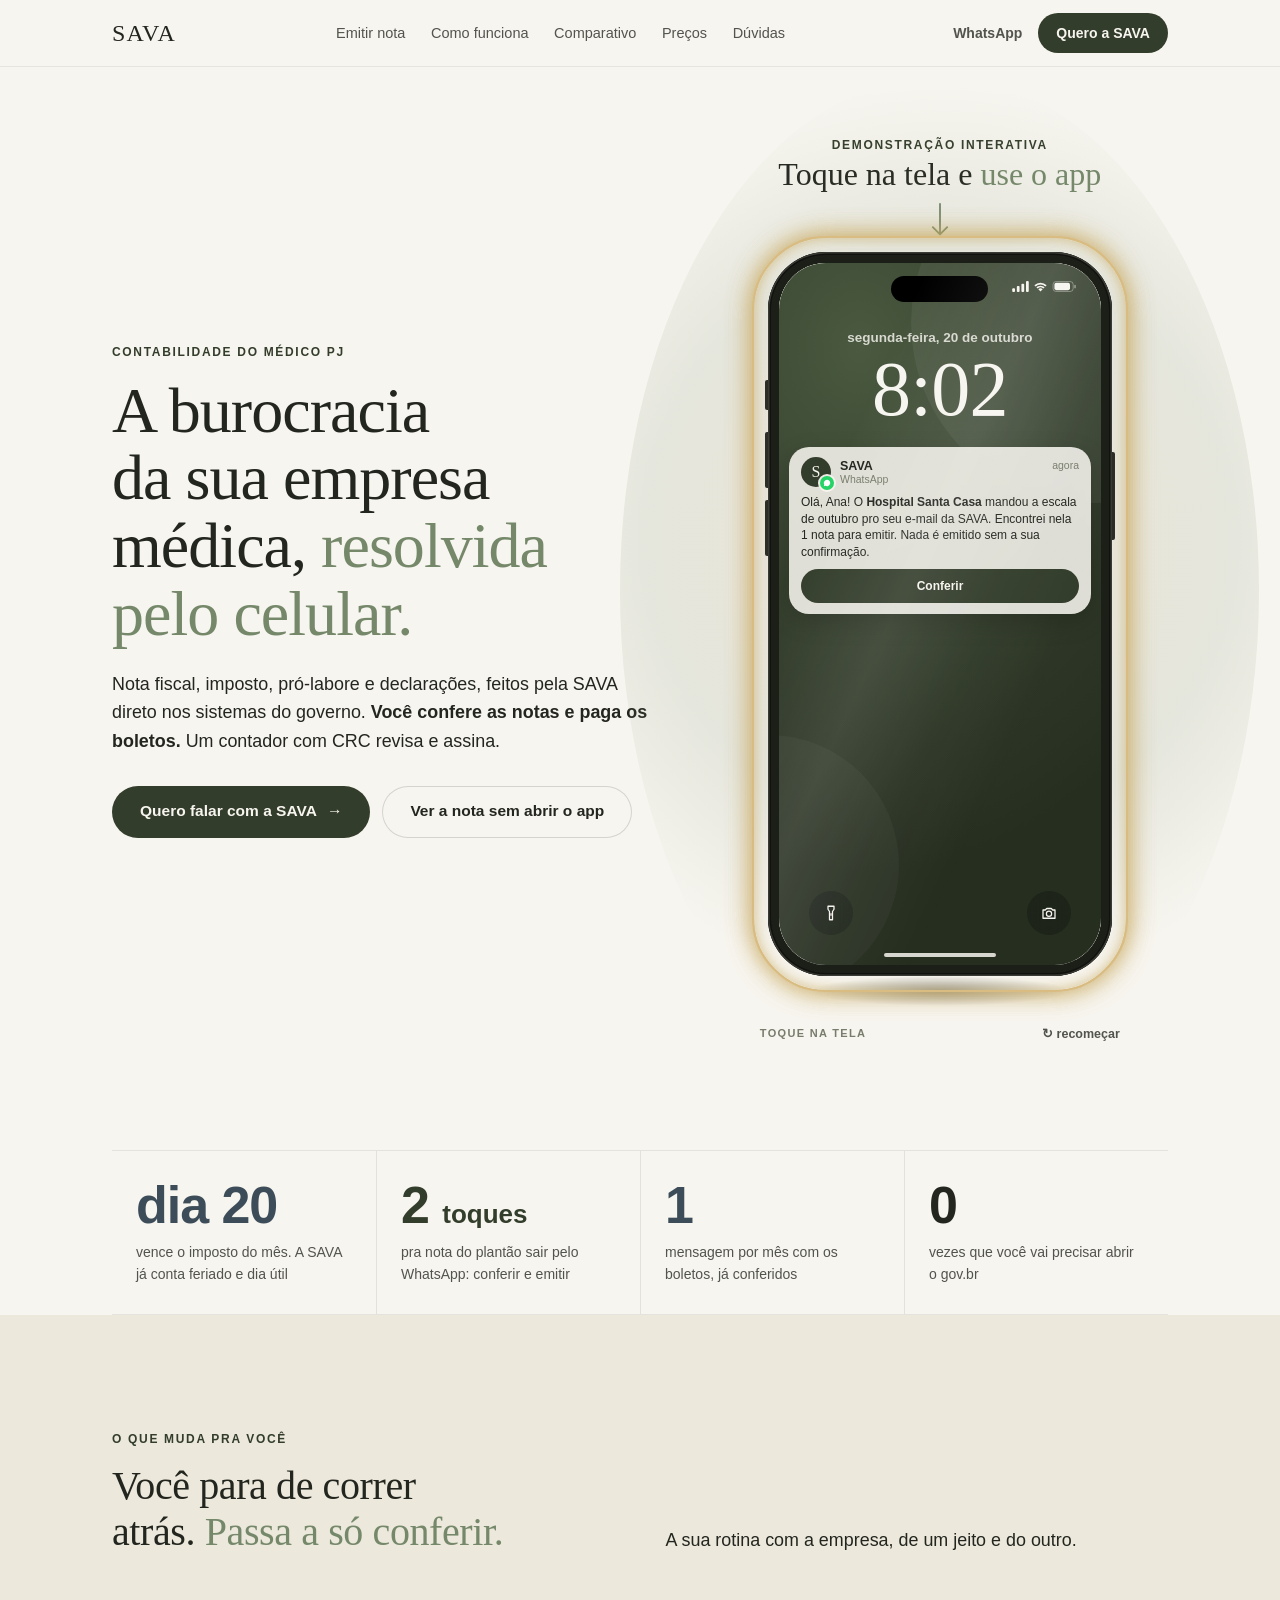
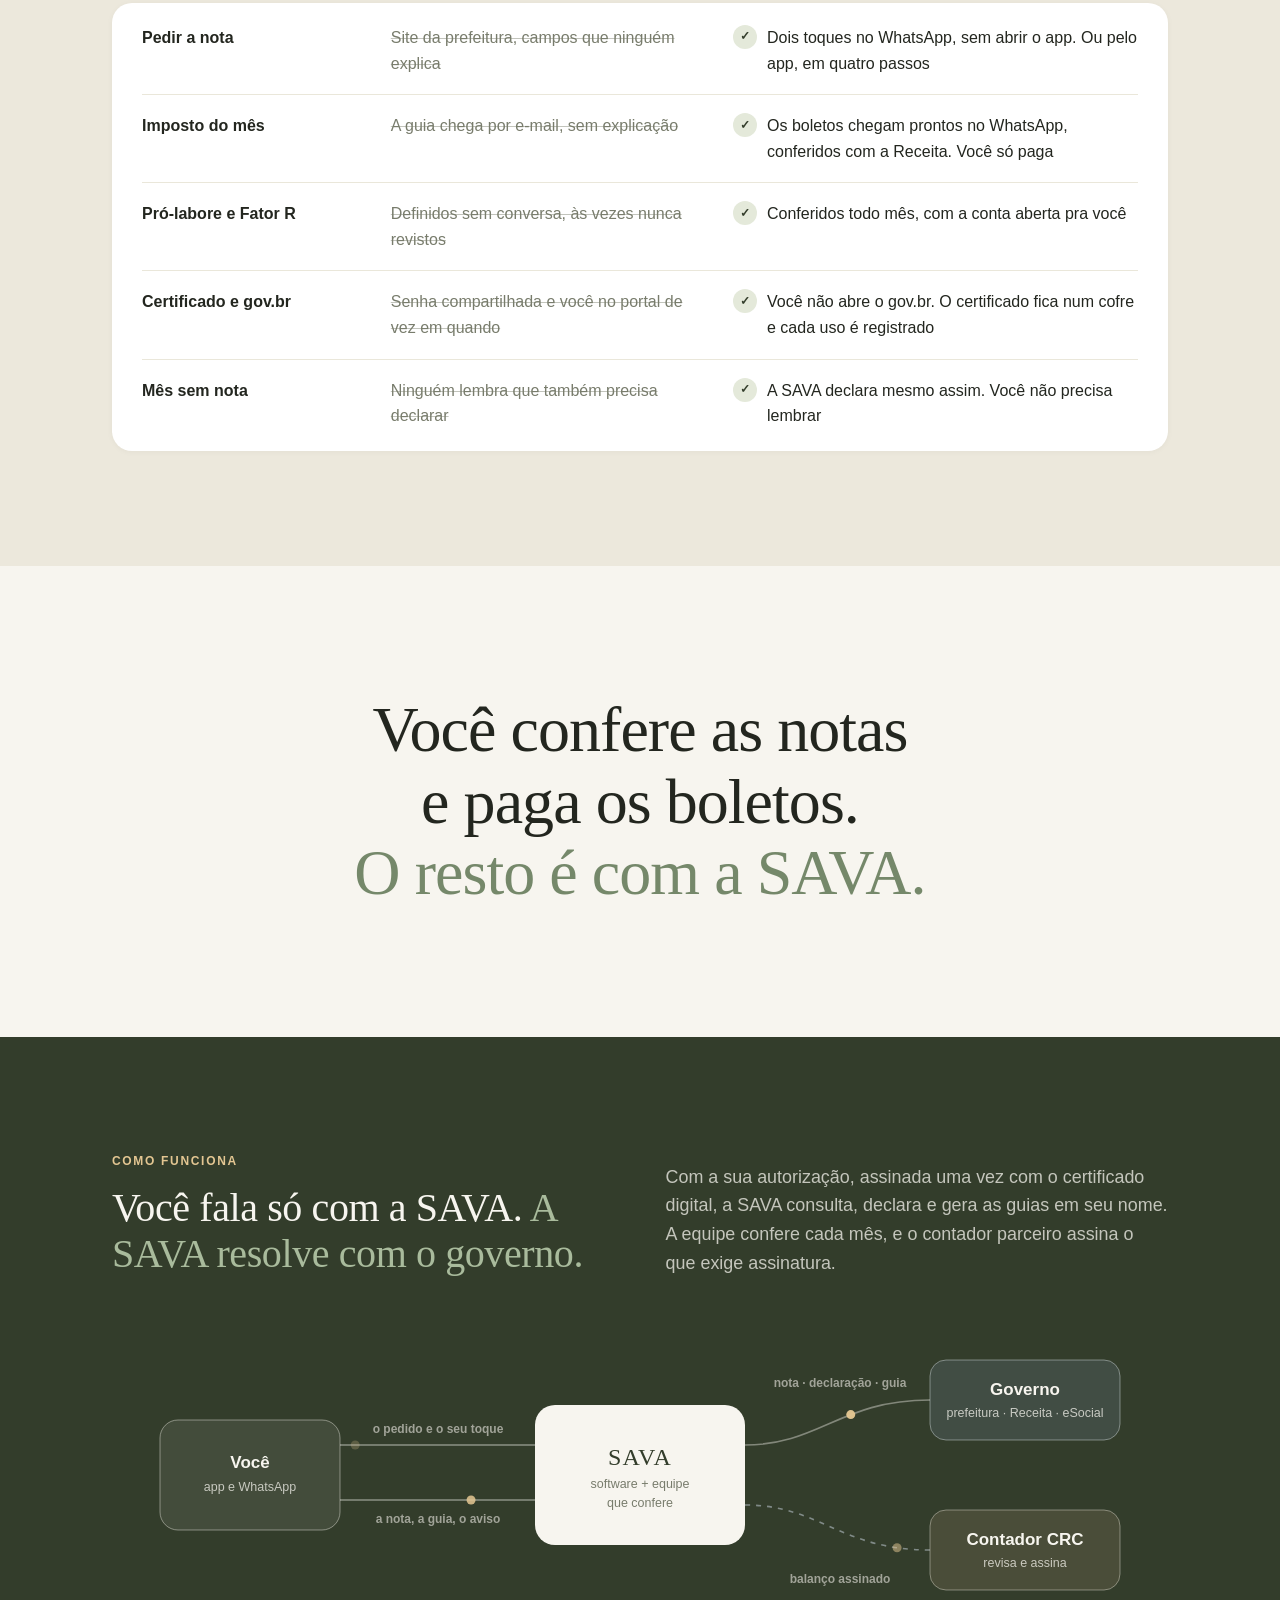
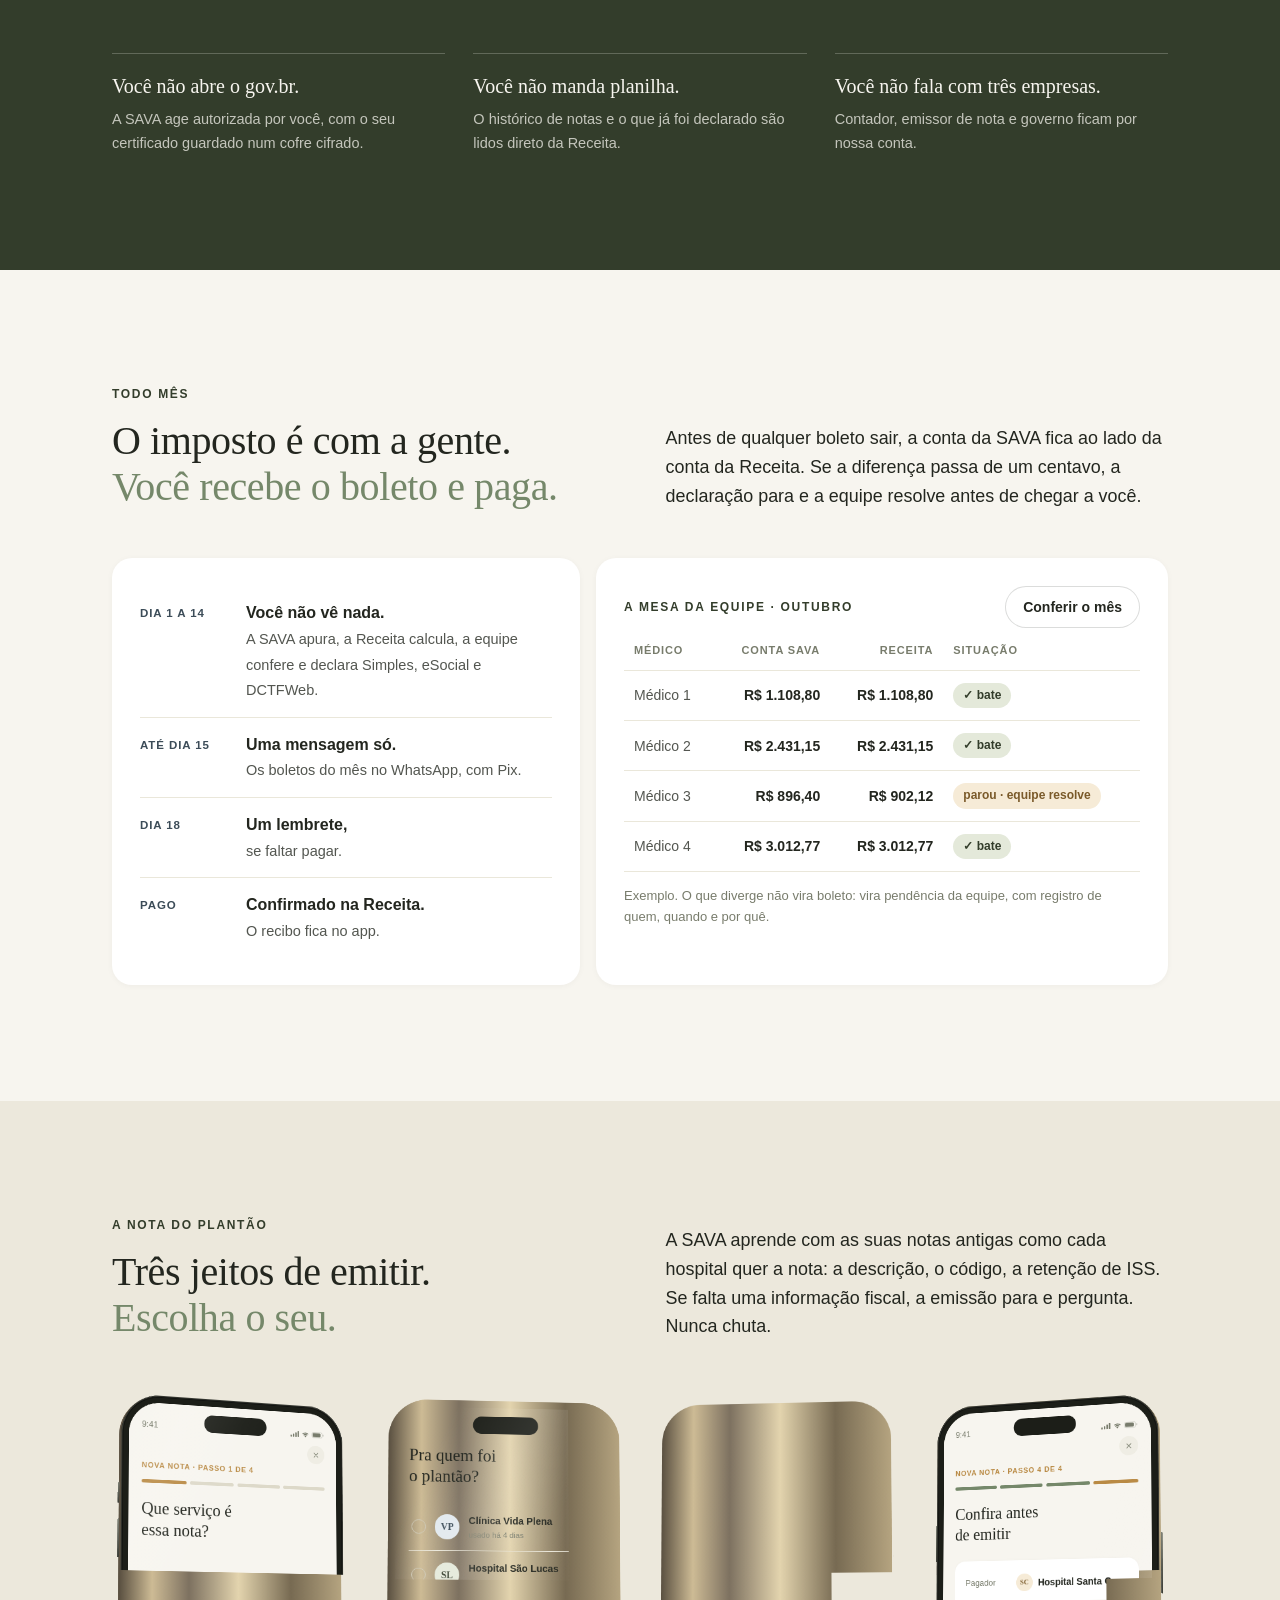
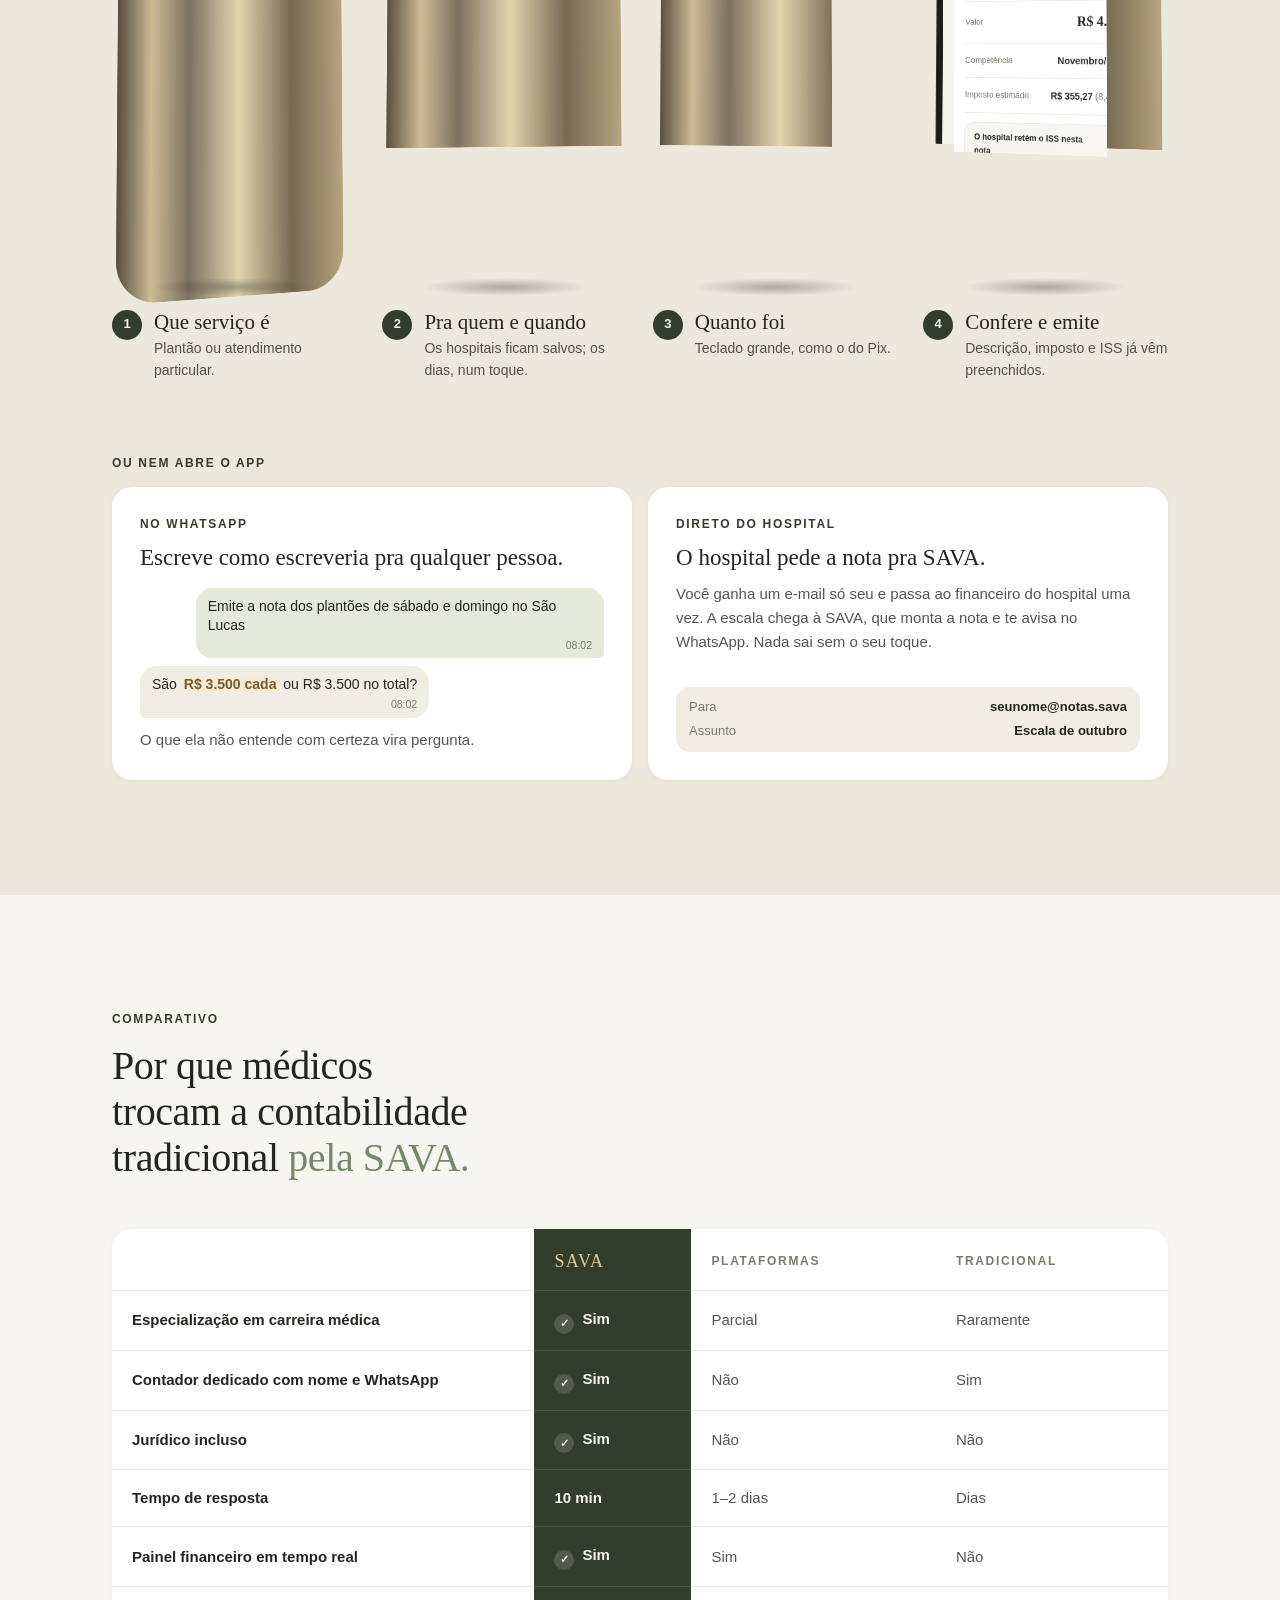
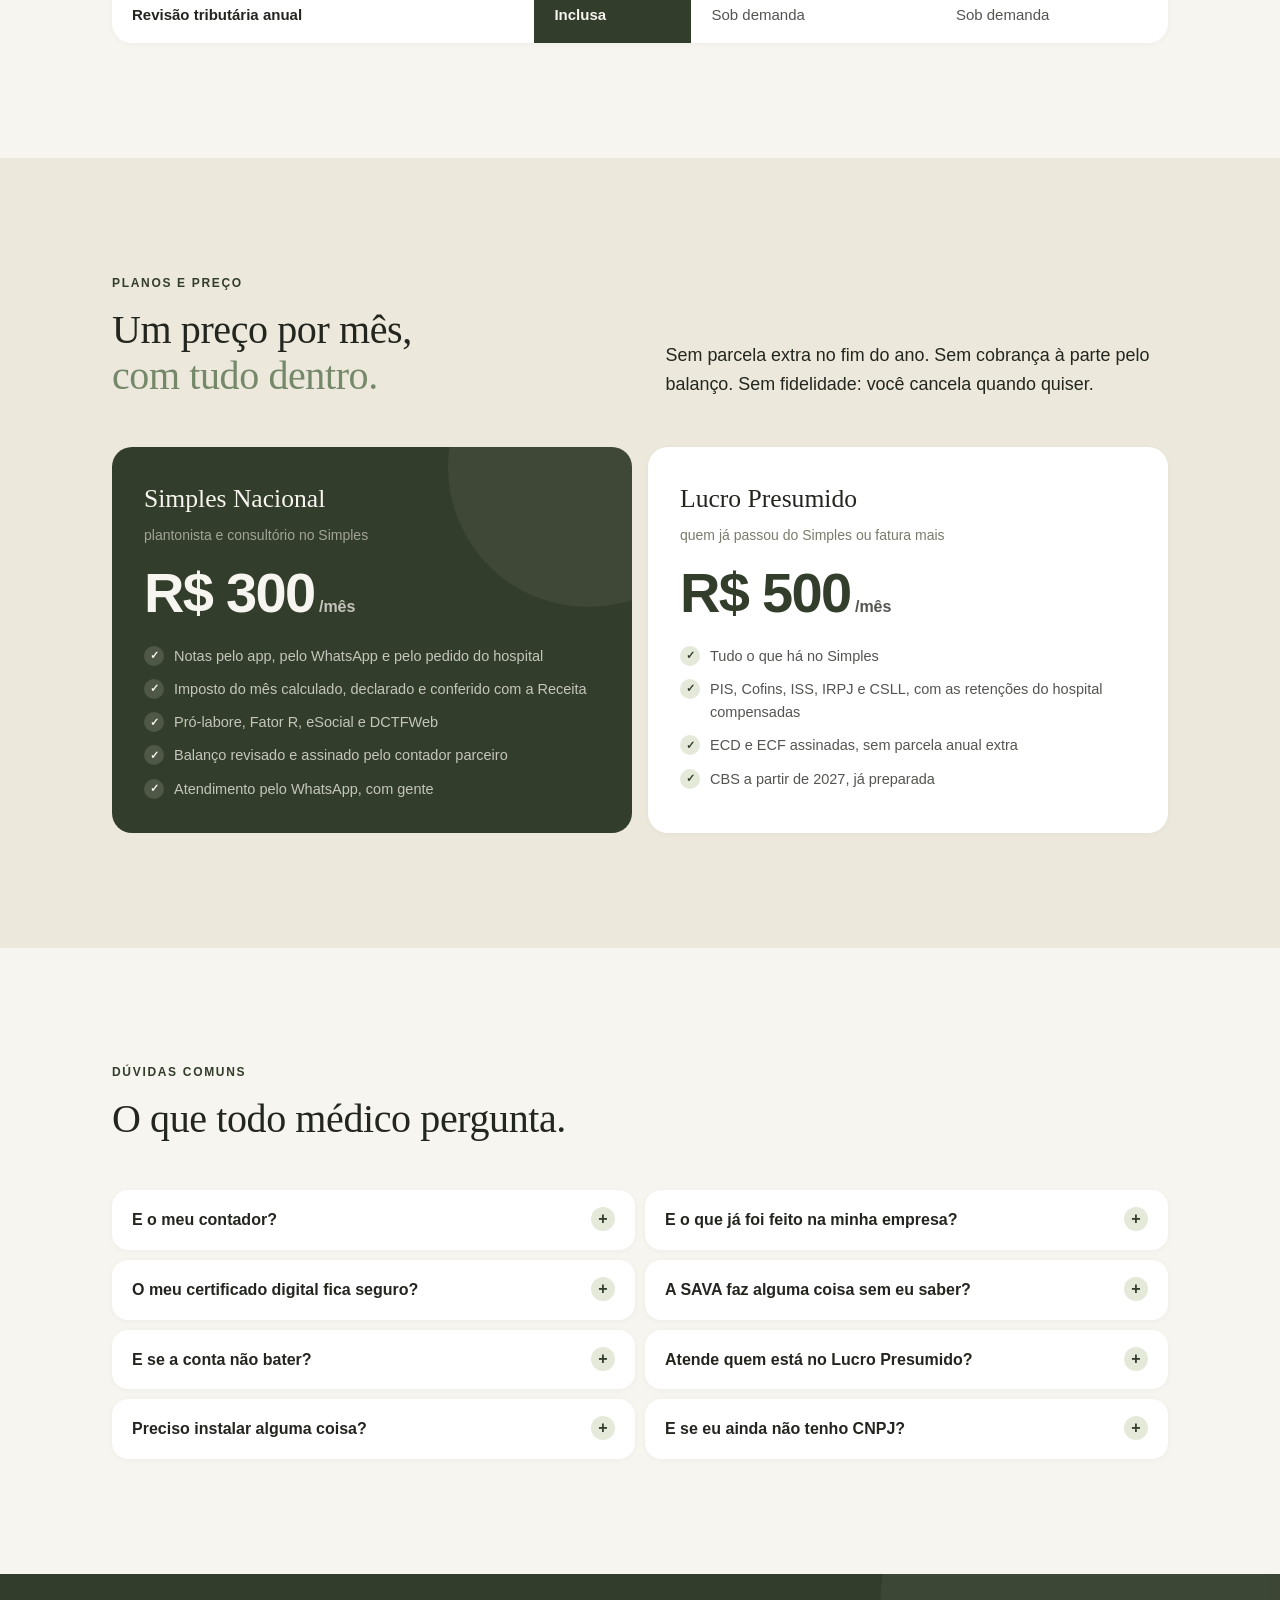
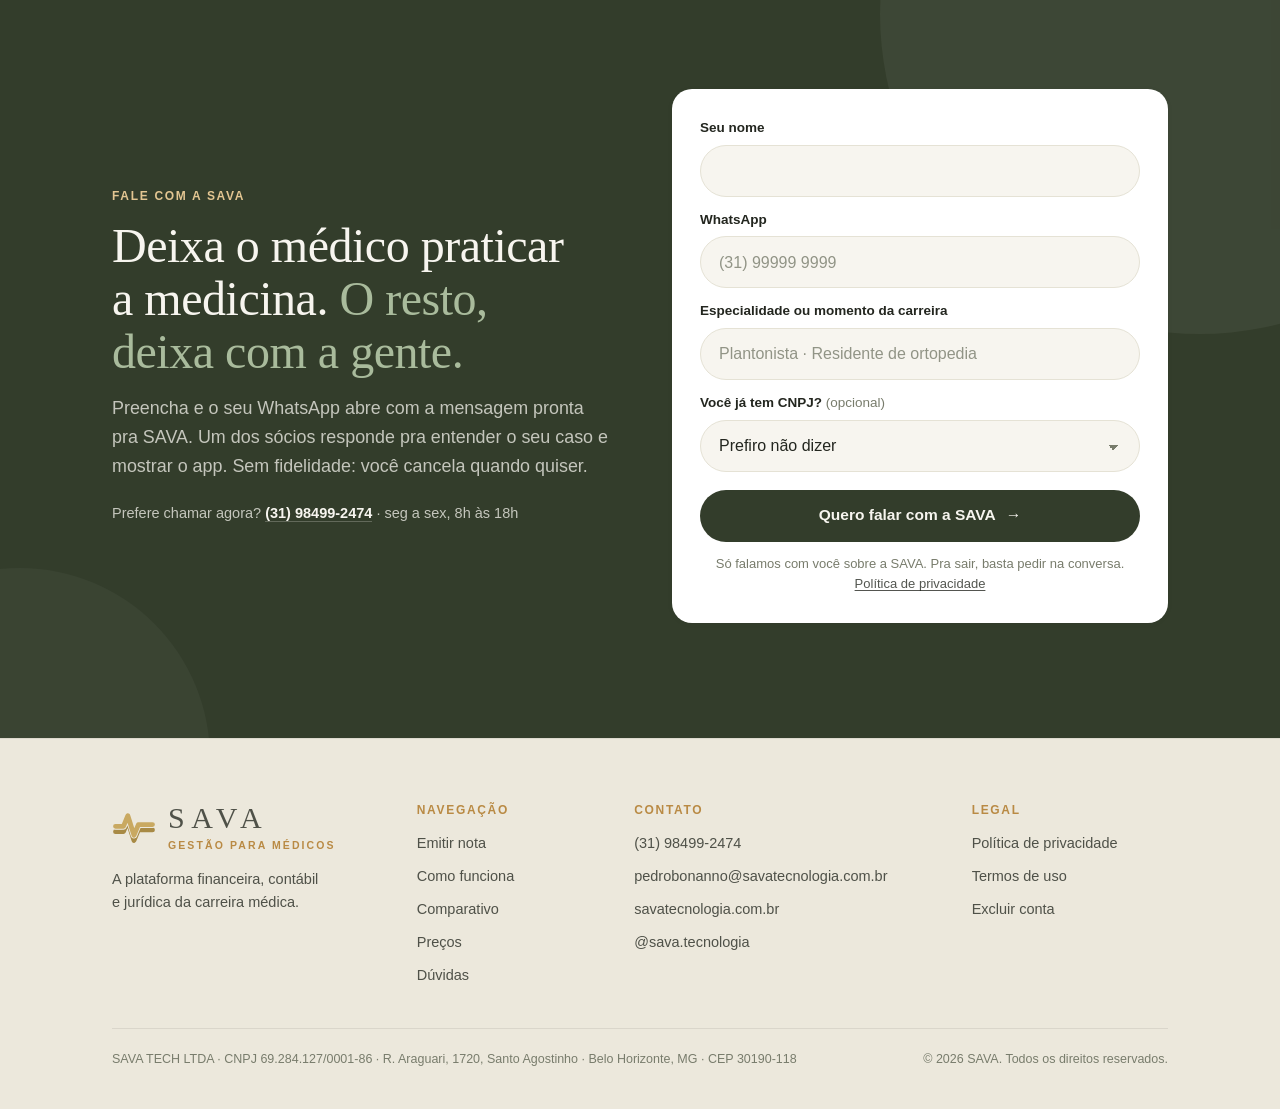
==== index.html @ 93046c58 "Formulário: ao enviar, abre o WhatsApp da SAVA com a mensagem pronta (nome, WhatsApp, especialidade," ====
<!doctype html>
<html lang="pt-BR">
<head>
<meta charset="utf-8">
<meta name="viewport" content="width=device-width, initial-scale=1, viewport-fit=cover">
<title>SAVA · contabilidade do médico PJ, resolvida pelo celular</title>
<meta name="description" content="Nota fiscal, imposto, pró-labore e declarações da sua empresa médica, feitos pela SAVA direto nos sistemas do governo. Você confere as notas e paga os boletos.">
<meta name="theme-color" content="#F7F5EF">
<link rel="canonical" href="https://savatecnologia.com.br/">
<meta property="og:type" content="website">
<meta property="og:title" content="SAVA · a burocracia da sua empresa médica, resolvida pelo celular">
<meta property="og:description" content="Você confere as notas e paga os boletos. O resto é com a SAVA. A partir de R$ 300 por mês.">
<meta property="og:locale" content="pt_BR">
<meta property="og:url" content="https://savatecnologia.com.br/">
<meta property="og:image" content="https://savatecnologia.com.br/img/og.jpg">
<meta property="og:image:width" content="1200">
<meta property="og:image:height" content="630">
<meta property="og:image:alt" content="Um iPhone bloqueado com a nota do plantão autorizada nas notificações da SAVA, ao lado da frase: a burocracia da sua empresa médica, resolvida pelo celular.">
<meta name="twitter:card" content="summary_large_image">
<link rel="icon" href="/favicon.svg" type="image/svg+xml">
<link rel="icon" href="/favicon.ico" sizes="any">
<link rel="apple-touch-icon" href="/apple-touch-icon.png">

<!--
  SITE OFICIAL (savatecnologia.com.br) desde 11/11/2026 — a landing do anúncio lp2 virou o site, com o menu e o
  rodapé que o site antigo tinha (pedido do Pedro). O site antigo está na tag site-antigo-2026-11-11. A landing
  do anúncio continua em lp2.savatecnologia.com.br (repo sava-landing-2): mudança de conteúdo vale pras duas.


  CONTEÚDO: os argumentos que mais vendem da apresentação comercial "SAVA para médicos"
  (outubro/2026) e do site savatecnologia.com.br, FILTRADOS pela lista do que o robô do
  Instagram não fala (sava/instagram/produto.md e MARCA.md, branch sava-motion) — decisão
  do Pedro em 22/10/2026. Fora: "erro nosso, multa nossa", substituir/trocar o contador,
  data de começo, número que não está nos fatos conferidos, "6%" sem "a partir de",
  dado da persona. A EXCEÇÃO é o preço: R$ 300 / R$ 500, o da apresentação, confirmado
  pelo Pedro.

  VISUAL: o design system do app (lina-ui/design/design.md e lina-ui/handoff-landing/),
  pedido do Felipe em 26/10/2026 no lugar do "palco escuro" da apresentação. Creme como
  fundo, sage-deep em duas seções de peso (como funciona e o formulário), serifa só em
  título, SAVA escrita na serifa como assinatura, sem mono, âmbar só onde é urgência ou
  a marca trabalhando. Paleta do app VERBATIM no primeiro :root.

  FORMULÁRIO: grava na tabela `inscricoes` da SAVA Gestão (lina-gestao/supabase/
  inscricoes.sql) e cai na caixa de entrada do CRM. `de` = `?de=` ou "anuncio:<utm_campaign>".
  A chave `anon` é pública por desenho: só INSERE nas colunas do formulário. Na prévia
  privada (previa.py → SAVA_PREVIA) nada é gravado.
-->

<style>
/* Paleta do app — VERBATIM (sava/CLAUDE.md). Não editar. */
:root {
  --cream: #F7F5EF; --cream-deep: #ECE8DC; --fill: #EFEDE4;
  --ink: #23261F; --ink-soft: #787C6C;
  --sage: #75886A; --sage-deep: #333D2B; --sage-tint: #E4E9DA;
  --steel: #6E8291; --steel-deep: #3C4C58; --steel-tint: #E2E9EE;
  --dune: #8A7B63; --dune-tint: #EDE7DB;
  --rose: #A97583; --rose-deep: #6E4653; --rose-tint: #F0E2E6;
  --amber: #B98A44; --amber-deep: #7A5A2A; --amber-tint: #F6EBD7; --amber-light: #E3C692;
  --white: #FFFFFF;
  --serif: 'Iowan Old Style', 'Palatino Linotype', Georgia, serif;
  --sans: -apple-system, BlinkMacSystemFont, 'Segoe UI', Roboto, Helvetica, Arial, sans-serif;
}
/* Cromo e escala de web, de lina-ui/handoff-landing/assets/tokens/sava-landing.css e src/styles/tokens.css.
   Não são cor de domínio: hairline, sombra, a moldura do celular e o sálvia claro das ilustrações. */
:root {
  --hairline: rgba(35,38,32,.08); --list-hairline: #EAE7DA; --chip-border: #E5E2D5;
  --shadow-card: 0 1px 6px rgba(35,38,32,.04); --shadow-btn: 0 10px 31px rgba(35,38,32,.22);
  --bezel: #1c1e18; --sage-light: #A9BB9C;
  --t-hero: clamp(2.375rem, 5.6vw, 4rem);      /* 38 → 64px */
  --t-section: clamp(1.75rem, 3.4vw, 2.5rem);  /* 28 → 40px */
  --t-card: clamp(1.25rem, 1.8vw, 1.5rem);     /* 20 → 24px */
  --t-lead: clamp(1.0625rem, 1.4vw, 1.25rem);  /* 17 → 20px */
  --t-money: clamp(2rem, 4.4vw, 3.25rem);      /* 32 → 52px */
  --larg: 1120px; --largura-prosa: 40rem;
  color-scheme: light;
}
/* Texto nos dois fundos. Creme é o padrão; .escura é a seção cheia de sage-deep, que aparece duas vezes na
   página (design.md: cor cheia é rara, e é a raridade que a torna eficaz). O resto do CSS só usa estes nomes.
   .painel é sempre o cartão branco, então volta pro claro mesmo dentro de uma seção escura. */
:root, .painel {
  --texto: var(--ink);
  --texto-2: rgba(35,38,31,.78);  /* ink com um pouco do fundo: o ink-soft reprova o AA em corpo (3,93:1) */
  --texto-3: var(--ink-soft);     /* legenda e microcopy, como no app */
  --linha: rgba(35,38,32,.09); --linha-forte: rgba(35,38,32,.16);
  --acento: var(--sage);          /* a segunda metade dos títulos */
  --olho: var(--sage-deep);       /* eyebrow: a variante deep passa no AA em 12px, a pura não */
  --pilula-fundo: var(--sage-deep); --pilula-texto: var(--cream);
  --foco: var(--sage-deep);
}
.escura {
  background: var(--sage-deep); color: var(--cream);
  --texto: var(--cream); --texto-2: rgba(247,245,239,.74); --texto-3: rgba(247,245,239,.56);
  --linha: rgba(247,245,239,.12); --linha-forte: rgba(247,245,239,.24);
  --acento: var(--sage-light);
  --olho: var(--amber-light);
  --pilula-fundo: var(--cream); --pilula-texto: var(--sage-deep);
  --foco: var(--cream);
}

* { box-sizing: border-box; }
html { scroll-behavior: smooth; background: var(--cream); }
body {
  margin: 0; background: var(--cream); color: var(--texto);
  font-family: var(--sans); font-size: 16px; line-height: 1.6;
  -webkit-font-smoothing: antialiased; -moz-osx-font-smoothing: grayscale; -webkit-text-size-adjust: 100%;
  overflow-x: hidden;
}
h1, h2, h3, p { margin: 0; }
img { display: block; max-width: 100%; height: auto; }
a { color: inherit; text-decoration: none; }
button, input, select { font: inherit; color: inherit; }
button { cursor: pointer; }
:focus-visible { outline: 2px solid var(--foco); outline-offset: 3px; border-radius: 8px; }
.num { font-variant-numeric: tabular-nums; }

.faixa { padding-left: max(16px, env(safe-area-inset-left, 0px)); padding-right: max(16px, env(safe-area-inset-right, 0px)); }
.miolo { max-width: var(--larg); margin-inline: auto; padding-inline: clamp(0px, 3vw, 32px); }
.cena { padding-block: clamp(64px, 9vw, 128px); }
/* Ritmo sem cor nova: creme, creme fundo, creme, e sage-deep nas duas seções de peso. */
.alterna { background: var(--cream-deep); }

/* Tipografia (design.md §5): serifa SÓ em título, sempre peso 500; todo o resto em sans. Sem mono: o sistema não tem. */
.olho { font-size: 12px; font-weight: 700; letter-spacing: .14em; text-transform: uppercase; color: var(--olho); margin-bottom: 14px; }
:is(h1, h2, h3):not(.app-real *) { font-family: var(--serif); font-weight: 500; text-wrap: balance; }
h2:not(.app-real *) { font-size: var(--t-section); line-height: 1.15; letter-spacing: -.01em; }
h3:not(.app-real *) { font-size: var(--t-card); line-height: 1.2; }
/* Lead em ink, não em ink-soft: numa landing ele é conteúdo, e a hierarquia vem do tamanho (sava-landing.css). */
.lead { font-size: var(--t-lead); line-height: 1.6; color: var(--texto); max-width: var(--largura-prosa); margin-top: 16px; }
.escura .lead { color: var(--texto-2); }
.lead strong { font-weight: 700; }
.fonte { font-size: 13px; color: var(--texto-3); margin-top: 14px; max-width: 72ch; }
.luz { color: var(--acento); }

/* Botão 100% pílula. Primário sage-deep com texto creme; na seção escura, inverte. Âmbar não é CTA: no app ele é urgência. */
.pilula {
  display: inline-flex; align-items: center; justify-content: center; gap: 10px;
  min-height: 52px; padding: 0 28px; border-radius: 999px; border: 0;
  font-weight: 700; font-size: 15.5px; white-space: nowrap;
  background: var(--pilula-fundo); color: var(--pilula-texto);
  transition: transform .2s cubic-bezier(.2,.8,.2,1), box-shadow .2s ease;
}
.pilula:hover { box-shadow: var(--shadow-btn); transform: translateY(-1px); }
.pilula:active { transform: scale(.98); }
.pilula.contorno { background: transparent; color: var(--texto); box-shadow: inset 0 0 0 1px var(--linha-forte); }
.pilula.contorno:hover { box-shadow: inset 0 0 0 1px var(--sage); transform: none; }
.pilula[disabled] { opacity: .55; cursor: default; transform: none; box-shadow: none; }
.pilula .seta { transition: transform .2s; }
.pilula:hover .seta { transform: translateX(3px); }

/* Cartão branco do sistema: radius 20, sombra quase nenhuma, sem borda. */
.painel { background: var(--white); color: var(--texto); border-radius: 20px; padding: clamp(18px, 2.4vw, 28px); box-shadow: var(--shadow-card); }

/* Entrada: o conteúdo já está visível em repouso; ao chegar na tela ele só sobe um pouco. */
.ver.chegou { animation: sobe .6s cubic-bezier(.2,.8,.2,1) both; }
@keyframes sobe { from { transform: translateY(16px); } to { transform: none; } }
@keyframes respira { 0%,100% { opacity: .55; transform: scale(.97); } 50% { opacity: 1; transform: scale(1.04); } }
@keyframes pisca { 0%,100% { opacity: .45; } 50% { opacity: 1; } }

/* ---------------------------------------------------------------- topo */
/* Sóbrio, no creme, com a assinatura tipográfica: SAVA na serifa do sistema, peso 500, tracking 0,05em
   (handoff-landing/assets/logo/LEIA-ME.md, opção 1). Cor mora no conteúdo, nunca no cromo. */
.topo {
  position: sticky; top: 0; z-index: 30;
  padding-top: calc(env(safe-area-inset-top, 0px) + 12px); padding-bottom: 12px;
  background: rgba(247,245,239,.86); -webkit-backdrop-filter: saturate(1.4) blur(14px); backdrop-filter: saturate(1.4) blur(14px);
  border-bottom: 1px solid var(--hairline);
}
.topo .miolo { display: flex; align-items: center; justify-content: space-between; gap: 12px; }
.marca { font-family: var(--serif); font-weight: 500; font-size: 24px; letter-spacing: .05em; line-height: 1; color: var(--texto); }
@media (max-width: 560px) { .marca { font-size: 20px; } }
.topo-acoes { display: flex; align-items: center; gap: 8px; }
.topo .pilula { min-height: 40px; padding: 0 18px; font-size: 14px; }
.topo .zap-link { font-size: 14px; font-weight: 600; color: var(--texto-2); padding: 10px 8px; }
.topo .zap-link:hover { color: var(--texto); }
@media (max-width: 560px) { .topo .zap-link { display: none; } }
/* Menu do site (veio do site antigo, 11/11/2026). No computador fica entre a marca e os botões; no celular desce
   pra uma segunda linha que rola de lado, porque cinco itens não cabem ao lado da marca. */
.menu { display: flex; align-items: center; gap: clamp(14px, 2vw, 28px); }
.menu a { font-size: 14.5px; font-weight: 500; color: var(--texto-2); white-space: nowrap; padding: 8px 0; transition: color .15s; }
.menu a:hover, .menu a[aria-current] { color: var(--texto); }
.menu a:focus-visible { outline: 2px solid var(--foco); outline-offset: 4px; border-radius: 4px; }
@media (max-width: 1023px) {
  .topo .miolo { flex-wrap: wrap; row-gap: 4px; }
  .menu { order: 3; flex: 1 0 100%; overflow-x: auto; scrollbar-width: none; gap: 20px; margin-inline: -4px; padding-inline: 4px; }
  .menu::-webkit-scrollbar { display: none; }
  .menu a { font-size: 14px; padding: 6px 0 2px; }
}

/* ---------------------------------------------------------------- hero */
.capa { padding-block: clamp(28px, 5vw, 72px) clamp(56px, 8vw, 100px); overflow-x: clip; }
.capa .miolo { display: grid; grid-template-columns: minmax(0, 1.08fr) minmax(0, .92fr); gap: clamp(32px, 5vw, 72px); align-items: center; }
@media (max-width: 900px) { .capa .miolo { grid-template-columns: minmax(0, 1fr); } }
.capa h1 { font-size: var(--t-hero); line-height: 1.06; letter-spacing: -.015em; }
.capa .lead { margin-top: 22px; }
.hero-acoes { display: flex; flex-wrap: wrap; gap: 12px; margin-top: 30px; }
@media (max-width: 520px) { .hero-acoes .pilula { width: 100%; } }

/* O iPhone do hero, em 3D de CSS. A espessura é uma pilha de camadas (--t); frente e costas são faces com
   backface-visibility. A tela é HTML de verdade. Arrastar gira; sozinho, ele chega e PARA num ângulo leve
   (design.md §6: objetos não se movem, objetos brilham — o que muda depois da entrada é a luz no vidro). */
.demo { position: relative; scroll-margin-top: 80px; }
/* Halo respirando atrás do aparelho = objeto vivo. É o .halo do kit da landing: sálvia com um fio de âmbar. */
.demo::before {
  content: ""; position: absolute; inset: -6% -20%; border-radius: 50%; pointer-events: none;
  background: radial-gradient(circle at 50% 45%, rgba(185,138,68,.14), rgba(117,136,106,.14) 45%, transparent 70%);
  animation: respira 4.5s ease-in-out infinite;
}
.palco3d {
  --k: 1;
  position: relative; height: calc(760px * var(--k)); perspective: 1800px; perspective-origin: 50% 40%;
  touch-action: pan-y; -webkit-user-select: none; user-select: none;
}
.escala { position: absolute; left: 50%; top: 0; width: 344px; height: 724px; margin-left: -172px; transform: scale(var(--k)); transform-origin: 50% 0; transform-style: preserve-3d; }
/* Em preserve-3d a caixa do próprio .escala é um plano em z=0 que concorre no teste de clique com os filhos. O
   iPhone inclina uns graus pra trás, então a METADE DE CIMA da tela fica atrás desse plano e o clique ia pro
   .escala, não pro botão (era o "não consigo escolher o São Lucas"). Só a tela recebe clique; o resto deixa passar
   pro palco, que é quem gira. */
.escala, .iphone, .frente { pointer-events: none; }
.escala .tela { pointer-events: auto; }
.iphone {
  --r: 58px; --t: 7px;
  position: absolute; inset: 0; transform-style: preserve-3d;
  transform: none; /* reto e parado (11/11/2026) */
  will-change: transform;
}
/* Grafite, a partir do --bezel dos mockups do app: o aparelho é moldura, quem tem cor é a tela. */
.camada {
  position: absolute; inset: 0; border-radius: var(--r);
  background: linear-gradient(90deg, #5a5041, #cdbb95 14%, #7d7160 30%, #e3d4ae 52%, #776a52 76%, #b5a480); /* champanhe, como na lp (11/11/2026) */
  transform: translateZ(var(--z));
}
.frente, .costas { position: absolute; inset: 0; border-radius: var(--r); -webkit-backface-visibility: hidden; backface-visibility: hidden; }
/* Só a tela recebe toque. Carcaça, costas e botões deixam o evento passar pro palco (que é quem gira). */
.camada, .costas, .botao-lado { pointer-events: none; }
.frente { transform: translateZ(calc(var(--t) + .5px)); background: var(--bezel); padding: 11px; box-shadow: inset 0 0 0 1.5px #3a3c35, inset 0 0 0 3px #111210; }
.costas {
  transform: rotateY(180deg) translateZ(calc(var(--t) + .5px));
  background: radial-gradient(120% 90% at 30% 20%, #3d4037, #26281f 55%, var(--bezel));
  box-shadow: inset 0 0 0 2px rgba(247,245,239,.12), inset 0 0 40px rgba(0,0,0,.45);
}
.camera { position: absolute; top: 20px; left: 20px; width: 132px; height: 136px; border-radius: 38px; background: linear-gradient(145deg, rgba(255,255,255,.10), rgba(255,255,255,.02)); box-shadow: inset 0 0 0 1px rgba(255,255,255,.12), 0 3px 10px rgba(0,0,0,.5); }
.lente { position: absolute; width: 52px; height: 52px; border-radius: 50%; background: radial-gradient(circle at 40% 38%, #3b4a5c 0 10%, #0b0f14 22%, #151a20 46%, #050607 60%); box-shadow: 0 0 0 4px #2c2e28, 0 0 0 5px rgba(255,255,255,.18), 0 4px 8px rgba(0,0,0,.6); }
.lente.l1 { top: 12px; left: 12px; } .lente.l2 { top: 72px; left: 12px; } .lente.l3 { top: 42px; left: 70px; }
.flash { position: absolute; top: 14px; right: 16px; width: 14px; height: 14px; border-radius: 50%; background: radial-gradient(circle, #f2efe4, #9a9888); }
.costas .marca { position: absolute; left: 0; right: 0; top: 50%; margin-top: -15px; text-align: center; font-size: 30px; letter-spacing: .08em; color: rgba(247,245,239,.5); }
/* Botões laterais: planos virados 90°, encostados na borda. */
.botao-lado { position: absolute; width: calc(var(--t) * 2); background: linear-gradient(#7d8075, #3a3c35); border-radius: 3px; }
.botao-lado.esq { left: 0; transform: translateX(-50%) rotateY(-90deg) translateZ(2px); }
.botao-lado.dir { right: 0; transform: translateX(50%) rotateY(90deg) translateZ(2px); }
.tela { position: relative; width: 100%; height: 100%; border-radius: calc(var(--r) - 11px); overflow: hidden; background: var(--cream); display: flex; flex-direction: column; }
.reflexo { position: absolute; inset: 0; pointer-events: none; z-index: 4; border-radius: inherit; background: linear-gradient(115deg, transparent 35%, rgba(255,255,255,.10) 46%, rgba(255,255,255,.03) 54%, transparent 62%); background-size: 260% 100%; background-position: var(--luz, 50%) 0; }
/* A tela do iPhone é o app REAL: o HTML e o CSS das telas da main (o <style id="app-real"> e os <template id="tela-*">,
   gerados por montar-telas.mjs a partir do build de produção), no tamanho do app (390x844) e escalados pro vidro deste
   aparelho (322 de largura). O vidro é a moldura: a do app sai.
   NITIDEZ (12/11/2026, "qualidade de imagem muito ruim"): o encolhimento é `zoom`, não `transform: scale`. Com zoom o
   navegador refaz o layout e desenha o texto já no tamanho final; com scale ele pintava a tela em 390px e reduzia a
   imagem, e o texto saía borrado. */
/* `isolation: isolate` faz o que o transform fazia de graça: as camadas do app (a barra de abas tem z-index alto) ficam
   presas dentro dele. Sem isso a barra do app passava por cima da tela de bloqueio e roubava o toque do "Abrir o app". */
.tela .app-real { position: absolute; left: 0; top: 0; width: 390px; height: 844px; zoom: .82564; isolation: isolate; }
/* O aparelho do topo é reto e parado (11/11/2026), então não precisa mais ser montado em 3D: perspectiva, camadas
   de espessura e `will-change` faziam o Chrome pintar o vidro como imagem numa camada própria (mais borrão). Plano,
   com os botões laterais como traços. Os iPhones em leque da seção da nota continuam em 3D. */
#palco3d { perspective: none; }
#palco3d .escala, #palco3d .iphone { transform-style: flat; will-change: auto; }
#palco3d .camada, #palco3d .costas { display: none; }
#palco3d .frente { transform: none; -webkit-backface-visibility: visible; backface-visibility: visible; }
#palco3d .botao-lado { transform: none; width: 4px; border-radius: 2px 0 0 2px; background: #2b2d27; }
#palco3d .botao-lado.esq { left: -3px; }
#palco3d .botao-lado.dir { right: -3px; border-radius: 0 2px 2px 0; }
.tela .app-real .phone { border-radius: 0; box-shadow: none; }
.tela .app-real .phone[hidden] { display: none; }
.app-real .phone-icones { display: inline-flex; align-items: center; gap: 5px; }
.app-real [data-href] { cursor: pointer; }
.aviso-app { position: absolute; left: 50%; top: 52px; z-index: 7; transform: translate(-50%, -8px); background: var(--ink); color: var(--cream); font-size: 12.5px; font-weight: 650; padding: 8px 14px; border-radius: 999px; white-space: nowrap; opacity: 0; pointer-events: none; transition: opacity .25s, transform .25s; }
.aviso-app.ver-aviso { opacity: 1; transform: translate(-50%, 0); }
/* O convite pra usar o app (Pedro, 22/10: "algo bem maior mostrando que a tela é interativa"), em três peças que
   somem juntas no primeiro toque (.demo.usado): o título em cima do aparelho, a mão parada sobre "Emitir nota" com
   a onda saindo do dedo, e a pílula "Toque na tela". Nada se mexe de lugar: o que pulsa é luz (onda e anel da
   pílula), e o halo atrás. Com o pendente do app, são quatro fontes de luz na dobra (teto do sistema: ~5). */
.chamada-app { text-align: center; margin-bottom: 6px; transition: opacity .4s; }
.chamada-app .olho { margin-bottom: 6px; }
.chamada-titulo { font-family: var(--serif); font-weight: 500; font-size: clamp(24px, 2.6vw, 32px); line-height: 1.1; text-wrap: balance; }
.seta-baixo { width: 22px; height: 36px; margin: 10px auto 0; color: var(--sage); }
/* Os anéis dourados pulsando em volta do aparelho, como na lp (Pedro, 11/11/2026: "essas margens brilhando nessa
   mesma cor"). A mão sobre o botão saiu no mesmo dia. */
.anel {
  position: absolute; left: 50%; top: 0; width: 344px; height: 724px; margin-left: -172px; transform: scale(var(--k)); transform-origin: 50% 0;
  pointer-events: none; z-index: 7; transition: opacity .4s;
}
.anel::before, .anel::after { content: ""; position: absolute; inset: -16px; border-radius: 74px; border: 2.5px solid #D9BC82; box-shadow: 0 0 24px rgba(201,169,97,.7), inset 0 0 14px rgba(201,169,97,.4); animation: ping 2.4s ease-out infinite; }
/* O dourado da lp (amber-light) foi feito pro fundo escuro; no creme ele some, então o traço é um tom acima e o halo
   mais forte, pra continuar lendo como "brilhando". */
.anel::after { animation-delay: 1.2s; }
@keyframes ping { 0% { transform: scale(1); opacity: 1; } 100% { transform: scale(1.07); opacity: 0; } }
.demo.usado .chamada-app, .demo.usado .anel { opacity: 0; pointer-events: none; }
.demo.usado .chamada-app { visibility: hidden; }
/* ---------------------------------------------------------------- o iPhone bloqueado */
/* A feature principal numa cena: a nota sai sem abrir o app. O aparelho fica na tela de bloqueio e a nota inteira
   acontece nas notificações da conversa da SAVA no WhatsApp. O fundo é a cor cheia rara do sistema (sage-deep, com os
   círculos da carteirinha), o pulso dourado é a marca trabalhando (design.md §8) e a autorizada chega com o selo
   (recompensa: halo e faísca). O app real fica embaixo; destravar é a opção. */
.bloqueio {
  position: absolute; inset: 0; z-index: 3; overflow: hidden; color: var(--cream);
  background: radial-gradient(130% 75% at 25% 12%, #4A5940, var(--sage-deep) 55%, #262E20);
  transition: transform .55s cubic-bezier(.2,.8,.2,1), opacity .45s;
}
.bloqueio::before, .bloqueio::after { content: ""; position: absolute; border-radius: 50%; pointer-events: none; background: rgba(247,245,239,.05); }
.bloqueio::before { width: 360px; height: 360px; right: -170px; top: -120px; }
.bloqueio::after { width: 260px; height: 260px; left: -140px; bottom: -30px; background: rgba(247,245,239,.035); }
.bloqueio.destravado { transform: translateY(-100%); opacity: 0; pointer-events: none; }
.bloq-ilha { position: absolute; top: 13px; left: 50%; width: 97px; height: 26px; margin-left: -48.5px; border-radius: 15px; background: #000; z-index: 2; }
.bloq-status { position: absolute; top: 18px; right: 24px; display: inline-flex; gap: 4px; align-items: center; }
.bloq-data { position: relative; margin-top: 64px; text-align: center; font-size: 13.5px; font-weight: 600; color: rgba(247,245,239,.82); }
.bloq-hora { position: relative; text-align: center; font-family: var(--serif); font-weight: 500; font-size: 78px; line-height: 1; letter-spacing: -.01em; margin-top: 2px; }
.bloq-pilha { position: absolute; left: 10px; right: 10px; top: 184px; display: flex; flex-direction: column; gap: 8px; }
.bloq-redondo { position: absolute; bottom: 30px; width: 44px; height: 44px; border-radius: 50%; display: grid; place-items: center; background: rgba(20,22,17,.38); -webkit-backdrop-filter: blur(10px); backdrop-filter: blur(10px); }
.bloq-redondo.lanterna { left: 30px; } .bloq-redondo.foto { right: 30px; }
.bloq-barra { position: absolute; bottom: 8px; left: 50%; width: 112px; height: 4px; margin-left: -56px; border-radius: 4px; background: rgba(247,245,239,.85); }
.bloq-abrir {
  position: absolute; bottom: 34px; left: 0; right: 0; width: fit-content; margin-inline: auto; z-index: 2; /* centrado sem transform: a animação de entrada termina em transform: none */
  min-height: 36px; padding: 0 16px; border: 0; border-radius: 999px; white-space: nowrap;
  font-size: 13px; font-weight: 700; background: var(--cream); color: var(--sage-deep);
  box-shadow: 0 8px 24px rgba(0,0,0,.25); animation: notifEntra .5s cubic-bezier(.2,.8,.2,1) both;
}
.bloq-abrir[hidden] { display: none; }
/* O convite pra tocar no "Abrir o app" (Pedro, 11/11/2026: "algo indicando pra pessoa clicar nele"): os mesmos anéis
   dourados que pulsam em volta do aparelho, a seta subindo de leve e uma frase curta em cima. Sem mão. */
.bloq-abrir::before, .bloq-abrir::after { content: ""; position: absolute; inset: -5px; border-radius: 999px; border: 2px solid #E3C692; box-shadow: 0 0 14px rgba(227,198,146,.7); pointer-events: none; animation: pingAbrir 2s ease-out infinite; }
.bloq-abrir::after { animation-delay: 1s; }
@keyframes pingAbrir { 0% { transform: scale(1); opacity: 1; } 100% { transform: scale(1.22, 1.6); opacity: 0; } }
.bloq-abrir .seta-abrir { display: inline-block; margin-left: 2px; animation: setaAbrir 1.4s ease-in-out infinite; }
@keyframes setaAbrir { 0%, 100% { transform: translateY(1px); } 50% { transform: translateY(-3px); } }
.bloq-dica {
  position: absolute; bottom: 82px; left: 0; right: 0; z-index: 2; text-align: center; pointer-events: none;
  font-size: 12.5px; font-weight: 700; letter-spacing: .02em; color: #E3C692; text-shadow: 0 1px 8px rgba(0,0,0,.45);
  animation: notifEntra .5s cubic-bezier(.2,.8,.2,1) .25s both;
}
.bloq-abrir[hidden] + .bloq-dica { display: none; }

/* As notificações: vidro creme sobre a cor cheia, como as do iPhone; o remetente é a SAVA, no WhatsApp. */
.notif {
  background: rgba(247,245,239,.88); -webkit-backdrop-filter: blur(18px) saturate(1.3); backdrop-filter: blur(18px) saturate(1.3);
  color: var(--ink); border-radius: 20px; padding: 10px 12px 11px; box-shadow: 0 8px 24px rgba(0,0,0,.18);
  animation: notifEntra .5s cubic-bezier(.2,.8,.2,1) both; transition: opacity .3s;
}
@keyframes notifEntra { from { opacity: 0; transform: translateY(-14px) scale(.97); } to { opacity: 1; transform: none; } }
.notif.recolhida { opacity: .72; padding-bottom: 9px; }
.notif.recolhida .notif-campos, .notif.recolhida .notif-desc, .notif.recolhida .notif-botoes, .notif.recolhida .notif-anexos { display: none; }
.notif.recolhida .notif-txt { white-space: nowrap; overflow: hidden; text-overflow: ellipsis; margin-top: 5px; }
.notif-cab { display: flex; align-items: center; gap: 9px; }
.notif-av { position: relative; flex: none; width: 30px; height: 30px; border-radius: 50%; display: grid; place-items: center; background: var(--sage-deep); color: var(--cream); font-family: var(--serif); font-size: 16px; }
.notif-av .zap { position: absolute; right: -3px; bottom: -3px; width: 14px; height: 14px; border-radius: 50%; display: grid; place-items: center; background: #25D366; box-shadow: 0 0 0 2px rgba(247,245,239,.95); }
.notif-quem { flex: 1; min-width: 0; font-size: 12.5px; font-weight: 700; line-height: 1.15; }
.notif-quem small { display: block; font-size: 10.5px; font-weight: 500; color: var(--ink-soft); }
.notif-hora { align-self: flex-start; font-size: 10.5px; color: var(--ink-soft); }
.notif-txt { margin-top: 7px; font-size: 12px; line-height: 1.38; }
.notif-txt b { font-weight: 700; }
.notif-campos { display: grid; gap: 2px; margin-top: 4px; font-size: 11.5px; }
.notif-campos div { display: flex; justify-content: space-between; gap: 10px; }
.notif-campos span { color: var(--ink-soft); }
.notif-campos b { font-weight: 650; text-align: right; }
.notif-campos .grana { font-weight: 800; font-variant-numeric: tabular-nums; }
.notif-desc { margin-top: 7px; padding: 7px 9px; border-radius: 12px; background: rgba(35,38,31,.055); font-size: 10.5px; line-height: 1.38; }
.notif-desc span { display: block; margin-bottom: 2px; font-size: 9px; font-weight: 700; letter-spacing: .07em; text-transform: uppercase; color: var(--ink-soft); }
.notif-botoes { display: flex; gap: 6px; margin-top: 9px; }
.notif-botoes button { flex: 1; min-height: 34px; padding: 0 10px; border: 0; border-radius: 999px; font-size: 12px; font-weight: 700; background: var(--sage-deep); color: var(--cream); transition: transform .15s, opacity .2s; }
.notif-botoes button.fantasma { flex: none; background: rgba(35,38,31,.07); color: var(--ink); }
.notif-botoes button:disabled { opacity: .45; cursor: default; }
.notif-botoes button.apertado { transform: scale(.95); }
.notif-anexos { display: flex; gap: 6px; margin-top: 8px; }
.notif-anexos span { display: inline-flex; align-items: center; gap: 6px; padding: 6px 9px 6px 6px; border-radius: 10px; background: rgba(35,38,31,.06); font-size: 10.5px; font-weight: 600; }
.notif-anexos i { font-style: normal; font-size: 8px; font-weight: 800; letter-spacing: .04em; padding: 3px 4px; border-radius: 4px; background: var(--sage-deep); color: var(--cream); }
/* O selo verde de check do app, pequeno, com o halo (objeto vivo) e a faísca (recompensa). */
.notif-selo { position: relative; flex: none; width: 30px; height: 30px; border-radius: 50%; display: grid; place-items: center; color: #233420; font-size: 15px; font-weight: 800; background: radial-gradient(circle at 35% 30%, var(--sage-light), var(--sage)); }
.notif-selo::before { content: ""; position: absolute; inset: -7px; border-radius: 50%; background: radial-gradient(circle, rgba(117,136,106,.45), transparent 70%); animation: respira 4.5s ease-in-out infinite; z-index: -1; }
.notif-selo svg { position: absolute; right: -7px; top: -8px; width: 13px; height: 13px; animation: twinkle 5s ease-in-out infinite 1.2s; opacity: 0; }
/* A espera, como as linhas de espera do app (components/Espera.jsx): o pulso bate ao lado do texto; quando a
   resposta chega, ele assenta no S, o S se apaga e fica a frase no passado. */
.bloq-espera { align-self: center; display: inline-flex; align-items: center; gap: 9px; min-height: 32px; padding: 6px 14px 6px 12px; border-radius: 999px; background: rgba(20,22,17,.42); -webkit-backdrop-filter: blur(14px); backdrop-filter: blur(14px); font-size: 11.5px; font-weight: 600; animation: notifEntra .4s cubic-bezier(.2,.8,.2,1) both; }
.bloq-espera .pulso { flex: none; }
/* O pulso, como em Pulso.css da frente ui: a caixa é a do traço, o desenho transborda; o tom é o dourado da 2E. */
.pulso { display: block; overflow: visible; flex-shrink: 0; }
.pulso.tom-dourado {
  --p-linha: var(--amber); --p-halo: var(--amber); --p-nucleo: var(--amber-tint); --p-ponta: var(--amber-deep); --p-repouso: var(--amber);
  --p-frente-1: var(--amber-light); --p-frente-2: var(--amber); --p-tras-1: var(--amber); --p-tras-2: var(--amber-deep);
}
.sombra-fone { position: absolute; left: 50%; bottom: calc(6px * var(--k)); width: calc(260px * var(--k)); height: calc(30px * var(--k)); margin-left: calc(-130px * var(--k)); border-radius: 50%; background: radial-gradient(closest-side, rgba(35,38,32,.42), transparent); transform: scaleX(var(--larg-sombra, 1)); pointer-events: none; }
.demo-rodape { display: flex; justify-content: space-between; align-items: center; gap: 12px; max-width: 360px; margin: 6px auto 0; font-size: 12px; color: var(--texto-3); }
.demo-rodape .dica-giro { font-size: 11px; font-weight: 700; letter-spacing: .12em; text-transform: uppercase; }
.demo-rodape button { white-space: nowrap; background: none; border: 0; color: var(--texto-2); font-size: 12.5px; font-weight: 600; padding: 6px 0; }
.demo-rodape button:hover { color: var(--texto); }
@media (max-width: 560px) { .demo-rodape { margin-top: 14px; font-size: 11px; } .demo-rodape .dica-giro { font-size: 10px; letter-spacing: .08em; } }

/* ---------------------------------------------------------------- números */
/* Número é dinheiro de autoridade: sans 800, tabular. A cor diz o domínio, como no app: prazo e guia em aço
   (Obrigações), nota em sálvia (Financeiro). */
.numeros { display: grid; grid-template-columns: repeat(4, minmax(0, 1fr)); gap: 0; border-block: 1px solid var(--linha); }
@media (max-width: 820px) { .numeros { grid-template-columns: repeat(2, minmax(0, 1fr)); } }
.numero { padding: 28px clamp(12px, 2vw, 24px); border-left: 1px solid var(--linha); }
.numero:first-child { border-left: 0; }
@media (max-width: 820px) { .numero:nth-child(3) { border-left: 0; } .numero:nth-child(n+3) { border-top: 1px solid var(--linha); } }
.numero .v { font-size: var(--t-money); font-weight: 800; letter-spacing: -.02em; line-height: 1; font-variant-numeric: tabular-nums; }
.numero .v small { font-size: .5em; letter-spacing: 0; }
.numero .v.financeiro { color: var(--sage-deep); }
.numero .v.obrigacao { color: var(--steel-deep); }
.numero .r { font-size: 14px; color: var(--texto-2); margin-top: 10px; }

/* ---------------------------------------------------------------- antes e depois */
.cab-cena { display: grid; grid-template-columns: minmax(0, 1fr) minmax(0, 1fr); gap: clamp(20px, 4vw, 64px); align-items: end; margin-bottom: clamp(28px, 4vw, 48px); }
@media (max-width: 860px) { .cab-cena { grid-template-columns: minmax(0, 1fr); } }
.cab-cena .lead { margin-top: 0; }
/* Lista sem borda de card, dentro de um cartão branco: separação por hairline. O "depois" leva o check num círculo
   tintado cheio (design.md §6: contorno vazio não existe no sistema). */
.troca { background: var(--white); border-radius: 20px; box-shadow: var(--shadow-card); padding: 4px clamp(16px, 2.6vw, 30px); }
.troca-linha { display: grid; grid-template-columns: minmax(0, .7fr) minmax(0, 1fr) minmax(0, 1.3fr); gap: clamp(12px, 2.4vw, 32px); padding: 18px 0; border-top: 1px solid var(--list-hairline); align-items: start; }
.troca-linha:first-child { border-top: 0; }
.troca-linha .tema { font-weight: 700; }
.troca-linha .antes { color: var(--texto-3); text-decoration: line-through; text-decoration-color: rgba(120,124,108,.45); }
.troca-linha .depois { display: grid; grid-template-columns: 24px minmax(0, 1fr); gap: 10px; }
.troca-linha .depois::before { content: "✓"; width: 24px; height: 24px; border-radius: 50%; display: grid; place-items: center; background: var(--sage-tint); color: var(--sage-deep); font-weight: 800; font-size: 12px; }
@media (max-width: 760px) { .troca-linha { grid-template-columns: minmax(0, 1fr); gap: 6px; } }

.linha-acao { display: flex; flex-wrap: wrap; justify-content: space-between; align-items: center; gap: 12px; margin-bottom: 14px; }
.linha-acao .olho { margin: 0; }
.mini { min-height: 42px; padding: 0 18px; font-size: 14px; }

/* ---------------------------------------------------------------- o lema (B11) */
/* Serifa 500 no tamanho do hero, centrada, quebrando onde o pensamento quebra. A palavra apagada é a tinta a 30%; a
   acesa, a cor cheia; a segunda frase acende em sálvia. A troca é de cor (luz), na curva do sistema. */
.lema-cena { padding-block: clamp(80px, 11vw, 128px); }
.lema-grande {
  max-width: 11.5em; margin-inline: auto; text-align: center; text-wrap: balance;
  font-family: var(--serif); font-weight: 500; font-size: var(--t-hero); line-height: 1.12; letter-spacing: -.015em;
}
.lema-grande .luz { display: block; }
.lema-grande .palavra { color: rgba(35,38,31,.3); transition: color .5s cubic-bezier(.2,.8,.2,1); }
.lema-grande .palavra.acento { color: rgba(117,136,106,.32); }
.lema-grande .palavra.acesa { color: var(--ink); }
.lema-grande .palavra.acento.acesa { color: var(--sage); }

/* ---------------------------------------------------------------- como funciona (seção escura 1 de 2) */
.fluxo-wrap { overflow-x: auto; margin-top: 8px; }
.fluxo { width: 100%; min-width: 640px; max-width: 1000px; display: block; margin-inline: auto; }
.fluxo .no rect { fill: rgba(247,245,239,.05); stroke: var(--linha-forte); }
.fluxo .no.medico rect { fill: rgba(247,245,239,.08); stroke: rgba(247,245,239,.42); }
/* A SAVA é o único nó cheio, em creme, com a assinatura na serifa. Governo em aço (Obrigações), contador em duna (a empresa). */
.fluxo .no.sava rect { fill: var(--cream); stroke: none; }
.fluxo .no.gov rect { fill: rgba(110,130,145,.24); stroke: rgba(226,233,238,.42); }
.fluxo .no.crc rect { fill: rgba(138,123,99,.26); stroke: rgba(237,231,219,.42); }
.fluxo text { fill: var(--texto); font-family: var(--sans); }
.fluxo .tt { font-weight: 700; font-size: 17px; }
.fluxo .no.sava .tt { fill: var(--sage-deep); font-family: var(--serif); font-weight: 500; font-size: 24px; letter-spacing: .05em; }
.fluxo .ts { fill: var(--texto-2); font-size: 12.5px; }
.fluxo .no.sava .ts { fill: var(--ink-soft); }
.fluxo .rot { fill: var(--texto-3); font-size: 12px; font-weight: 600; }
.fluxo path { fill: none; stroke-width: 1.6; }
.fluxo .c1 { stroke: rgba(247,245,239,.45); } .fluxo .c2 { stroke: rgba(247,245,239,.4); } .fluxo .c3 { stroke: rgba(191,203,212,.55); stroke-dasharray: 5 6; }
/* O que corre pelos caminhos é o dourado do pulso: a marca trabalhando (design.md §8, terceiro papel do âmbar). */
.fluxo .gota { fill: var(--amber-light); }
.tres { display: grid; grid-template-columns: repeat(3, minmax(0, 1fr)); gap: clamp(16px, 2.4vw, 28px); margin-top: 28px; }
@media (max-width: 820px) { .tres { grid-template-columns: minmax(0, 1fr); } }
.tres div { border-top: 1px solid var(--linha-forte); padding-top: 16px; }
.tres b { display: block; font-family: var(--serif); font-weight: 500; font-size: 20px; }
.tres span { display: block; color: var(--texto-2); font-size: 14.5px; margin-top: 6px; }

/* ---------------------------------------------------------------- o mês */
.mes { display: grid; grid-template-columns: minmax(0, .9fr) minmax(0, 1.1fr); gap: 16px; }
@media (max-width: 960px) { .mes { grid-template-columns: minmax(0, 1fr); } }
.linha-tempo { list-style: none; margin: 0; padding: 0; display: grid; }
.linha-tempo li { display: grid; grid-template-columns: 92px minmax(0, 1fr); gap: 14px; padding: 14px 0; border-top: 1px solid var(--list-hairline); }
.linha-tempo li:first-child { border-top: 0; }
/* Prazo é Obrigações: aço. */
.linha-tempo .q { font-size: 11.5px; font-weight: 700; letter-spacing: .08em; text-transform: uppercase; color: var(--steel-deep); padding-top: 4px; }
.linha-tempo b { display: block; font-weight: 700; }
.linha-tempo span { color: var(--texto-2); font-size: 14.5px; }
.conferencia { overflow-x: auto; }
.conferencia table { width: 100%; min-width: 440px; border-collapse: collapse; font-size: 14px; }
.conferencia th { text-align: left; font-size: 11px; letter-spacing: .08em; text-transform: uppercase; color: var(--texto-3); font-weight: 700; padding: 0 10px 10px; border-bottom: 1px solid var(--list-hairline); }
.conferencia td { padding: 12px 10px; border-bottom: 1px solid var(--list-hairline); color: var(--texto-2); }
.conferencia td.r, .conferencia th.r { text-align: right; font-variant-numeric: tabular-nums; white-space: nowrap; }
.conferencia td.r { color: var(--texto); font-weight: 800; }
/* Os estados falam a língua do app: bate = sálvia, conferindo = aço (processo em andamento), parou = âmbar (atenção). */
.estado { display: inline-flex; align-items: center; gap: 6px; font-size: 12px; font-weight: 700; padding: 3px 10px; border-radius: 999px; white-space: nowrap; color: var(--ink-soft); background: var(--fill); }
.estado.ok { color: var(--sage-deep); background: var(--sage-tint); }
.estado.para { color: var(--amber-deep); background: var(--amber-tint); }
.estado.conferindo { color: var(--steel-deep); background: var(--steel-tint); animation: pisca 1s ease-in-out infinite; }

/* ---------------------------------------------------------------- nota */
.jeitos { display: grid; grid-template-columns: repeat(2, minmax(0, 1fr)); gap: 16px; }
@media (max-width: 760px) { .jeitos { grid-template-columns: minmax(0, 1fr); } }
.jeito { display: grid; grid-template-rows: auto auto 1fr; gap: 10px; }
/* Os três passos da nota: três iPhones em leque, parados. O ângulo de cada um é a única "animação". */
.tres-fones { display: grid; grid-template-columns: repeat(4, minmax(0, 1fr)); gap: clamp(10px, 2vw, 28px); align-items: start; }
@media (max-width: 900px) {
  .tres-fones { grid-template-columns: none; grid-auto-flow: column; grid-auto-columns: min(78vw, 330px); overflow-x: auto; scroll-snap-type: x mandatory; padding: 10px 4px 16px; margin-inline: -4px; scrollbar-width: none; }
  .tres-fones::-webkit-scrollbar { display: none; }
  .fone-passo { scroll-snap-align: center; }
}
.fone-passo { margin: 0; }
.palco-mini { --k: .9; position: relative; height: calc(744px * var(--k)); perspective: 1600px; perspective-origin: 50% 35%; }
.palco-mini .escala { top: 10px; }
.palco-mini .iphone { transform: rotateY(0); }
.palco-mini::after { content: ""; position: absolute; left: 50%; bottom: 0; width: calc(240px * var(--k)); height: calc(26px * var(--k)); margin-left: calc(-120px * var(--k)); border-radius: 50%; background: radial-gradient(closest-side, rgba(35,38,32,.32), transparent); pointer-events: none; }
.fone-passo figcaption { display: flex; gap: 12px; align-items: flex-start; margin: 14px auto 0; max-width: 300px; }
.fone-passo .n { flex: none; width: 30px; height: 30px; border-radius: 50%; display: grid; place-items: center; font-size: 13px; font-weight: 800; color: var(--cream); background: var(--sage-deep); }
/* Só a legenda. `.fone-passo b` sem o figcaption pegava também o texto do app clonado no iPhone: nome de hospital
   e "R$ 4.200,00" saíam em serifa de 21px (valor em serifa é o erro nº 2 da varredura do kit). */
.fone-passo figcaption b { display: block; font-family: var(--serif); font-weight: 500; font-size: 21px; line-height: 1.2; }
.fone-passo figcaption small { display: block; color: var(--texto-2); font-size: 14px; margin-top: 2px; }
.jeito .tag { font-size: 12px; font-weight: 700; letter-spacing: .14em; text-transform: uppercase; color: var(--olho); }
.jeito p { color: var(--texto-2); font-size: 15px; }
.bolha { align-self: end; display: grid; gap: 8px; margin-top: 6px; }
/* Conversa no claro: o médico em sálvia tintado, a SAVA no preenchimento neutro. */
.msg { max-width: 88%; padding: 9px 12px 6px; border-radius: 16px; font-size: 14px; line-height: 1.4; }
.msg.eu { justify-self: end; background: var(--sage-tint); border-bottom-right-radius: 5px; }
.msg.sava { justify-self: start; background: var(--fill); border-bottom-left-radius: 5px; }
.msg .h { display: block; text-align: right; font-size: 10.5px; color: var(--ink-soft); margin-top: 2px; font-variant-numeric: tabular-nums; }
.msg mark { background: var(--amber-tint); color: var(--amber-deep); font-weight: 700; border-radius: 4px; padding: 0 3px; }
.ficha { background: var(--fill); border-radius: 14px; padding: 10px 13px; margin-top: 6px; font-size: 13px; display: grid; gap: 3px; }
.ficha div { display: flex; justify-content: space-between; gap: 12px; }
.ficha span { color: var(--ink-soft); }
.ficha b { font-weight: 650; text-align: right; }

/* ---------------------------------------------------------------- preço */
.planos { display: grid; grid-template-columns: repeat(2, minmax(0, 1fr)); gap: 16px; }
@media (max-width: 760px) { .planos { grid-template-columns: minmax(0, 1fr); } }
.plano { position: relative; overflow: hidden; border-radius: 20px; padding: clamp(22px, 2.8vw, 32px); background: var(--white); box-shadow: var(--shadow-card); display: grid; gap: 4px; align-content: start; }
/* O plano forte é o cartão contrastante do sistema: sage-deep, com o círculo translúcido da carteirinha. */
.plano.escura { background: var(--sage-deep); box-shadow: none; }
.plano.escura::before { content: ""; position: absolute; width: 280px; height: 280px; right: -96px; top: -120px; border-radius: 50%; background: rgba(247,245,239,.06); pointer-events: none; }
.plano > * { position: relative; }
.plano .nome { font-family: var(--serif); font-weight: 500; font-size: clamp(22px, 2vw, 28px); }
.plano .quem { font-size: 14px; color: var(--texto-3); }
.plano .preco { font-size: clamp(42px, 4.4vw, 56px); font-weight: 800; letter-spacing: -.03em; line-height: 1.05; margin-top: 14px; font-variant-numeric: tabular-nums; color: var(--sage-deep); }
.plano.escura .preco { color: var(--cream); }
.plano .preco small { font-size: 16px; font-weight: 600; color: var(--texto-2); letter-spacing: 0; }
.plano ul { list-style: none; margin: 18px 0 0; padding: 0; display: grid; gap: 10px; }
.plano li { display: grid; grid-template-columns: 20px minmax(0, 1fr); gap: 10px; font-size: 14.5px; color: var(--texto-2); }
.plano li::before { content: "✓"; width: 20px; height: 20px; margin-top: 1px; border-radius: 50%; display: grid; place-items: center; font-size: 11px; font-weight: 800; background: var(--sage-tint); color: var(--sage-deep); }
.plano.escura li::before { background: rgba(247,245,239,.14); color: var(--cream); }

/* ---------------------------------------------------------------- dúvidas */
/* Os dois cartões de cada linha têm a mesma altura (stretch): com `align-items: start`, uma resposta curta ao lado de
   uma longa deixava um buraco embaixo e quebrava a simetria (Pedro, 22/10). */
.duvidas { display: grid; grid-template-columns: repeat(2, minmax(0, 1fr)); gap: 10px; }
@media (max-width: 860px) { .duvidas { grid-template-columns: minmax(0, 1fr); } }
.duvidas details { border-radius: 16px; background: var(--white); box-shadow: var(--shadow-card); }
.duvidas summary { cursor: pointer; padding: 17px 20px; font-weight: 650; list-style: none; display: flex; justify-content: space-between; gap: 12px; min-height: 44px; }
.duvidas summary::-webkit-details-marker { display: none; }
.duvidas summary::after { content: "+"; flex: none; width: 24px; height: 24px; border-radius: 50%; display: grid; place-items: center; background: var(--sage-tint); color: var(--sage-deep); font-weight: 800; line-height: 1; }
.duvidas details[open] summary::after { content: "−"; }
.duvidas details p { padding: 0 20px 18px; color: var(--texto-2); font-size: 14.5px; }

/* ---------------------------------------------------------------- formulário (seção escura 2 de 2) */
/* Os círculos translúcidos da carteirinha, parados, no lugar do brilho dourado: a cor cheia já é o peso. */
.final { position: relative; overflow: hidden; }
.final::before, .final::after { content: ""; position: absolute; border-radius: 50%; pointer-events: none; background: rgba(247,245,239,.05); }
.final::before { width: 640px; height: 640px; right: -240px; top: -280px; }
.final::after { width: 380px; height: 380px; left: -170px; bottom: -210px; background: rgba(247,245,239,.035); }
.final .miolo { position: relative; display: grid; grid-template-columns: minmax(0, 1fr) minmax(0, 1fr); gap: clamp(28px, 5vw, 72px); align-items: center; }
@media (max-width: 900px) { .final .miolo { grid-template-columns: minmax(0, 1fr); } }
.final h2 { font-size: clamp(2rem, 4vw, 3rem); line-height: 1.1; }
.form { display: grid; gap: 12px; }
.campo { display: grid; gap: 6px; }
.campo span { font-size: 13.5px; font-weight: 650; color: var(--texto); }
.campo span em { font-style: normal; font-weight: 400; color: var(--texto-3); }
/* Campo também é pílula (design.md, regra 4: "nem campo de formulário" escapa). */
.campo input, .campo select {
  width: 100%; min-height: 52px; padding: 0 18px; border-radius: 999px;
  border: 1px solid var(--chip-border); background: var(--cream); color: var(--ink);
  font-size: 16px; -webkit-appearance: none; appearance: none; transition: border-color .2s, box-shadow .2s;
}
.campo input::placeholder { color: var(--ink-soft); opacity: .8; }
.campo input:focus, .campo select:focus { outline: none; border-color: var(--sage); box-shadow: 0 0 0 4px rgba(117,136,106,.18); }
.campo select {
  background-image: linear-gradient(45deg, transparent 50%, var(--ink-soft) 50%), linear-gradient(135deg, var(--ink-soft) 50%, transparent 50%);
  background-position: calc(100% - 26px) 55%, calc(100% - 21px) 55%; background-size: 5px 5px; background-repeat: no-repeat; padding-right: 48px;
}
.campo select option { background: var(--white); }
.campo input[aria-invalid="true"] { border-color: var(--amber); box-shadow: 0 0 0 4px rgba(185,138,68,.16); }
.isca { position: absolute; left: -9999px; width: 1px; height: 1px; overflow: hidden; }
.form .pilula { width: 100%; margin-top: 6px; }
.erro { background: var(--amber-tint); color: var(--amber-deep); border-radius: 14px; padding: 12px 16px; font-size: 14.5px; font-weight: 600; }
.form-nota { font-size: 13px; color: var(--texto-3); text-align: center; }
.form-nota a { color: var(--texto-2); text-decoration: underline; text-underline-offset: 2px; }
.ou-zap { font-size: 14.5px; color: var(--texto-2); margin-top: 22px; }
.ou-zap a { color: var(--texto); font-weight: 700; border-bottom: 1px solid var(--linha-forte); }
.ou-zap a:hover { border-bottom-color: var(--texto); }
/* A confirmação é o prêmio, então é ela que brilha (não o formulário): o selo verde de check do app, com halo. */
.pronto { text-align: center; padding: 28px 8px; }
.pronto .check {
  width: 76px; height: 76px; border-radius: 50%; margin: 0 auto 22px; display: grid; place-items: center;
  background: radial-gradient(circle at 35% 30%, var(--sage-light), var(--sage)); color: #233420; font-size: 34px; font-weight: 800;
  box-shadow: 0 0 0 10px rgba(117,136,106,.14), 0 0 50px rgba(117,136,106,.45); animation: respira 4.5s ease-in-out infinite;
}
.pronto h3 { font-size: clamp(26px, 3vw, 34px); }
.pronto p { color: var(--texto-2); margin-top: 12px; }
.pronto .pilula { margin-top: 22px; }

/* ---------------------------------------------------------------- rodapé e barra fixa */
/* Rodapé do site oficial (11/11/2026), no desenho do site antigo: logo + frase, três colunas (navegação, contato,
   legal) e a faixa da razão social. O logo é o do site e do app: o traço de pulso dourado, com a linha do meio
   na cor do fundo pra dar o efeito de corte. */
.rodape { background: var(--cream-deep); border-top: 1px solid var(--hairline); padding-block: clamp(48px, 6vw, 64px) calc(110px + env(safe-area-inset-bottom, 0px)); font-size: 14.5px; color: var(--texto-3); }
.rodape a { color: var(--texto-2); transition: color .15s; }
.rodape a:hover { color: var(--texto); }
.rodape-grade { display: grid; grid-template-columns: minmax(0, 1.25fr) minmax(0, .85fr) minmax(0, 1.4fr) minmax(0, .9fr); gap: 40px 32px; }
.rodape-marca { display: grid; gap: 14px; align-content: start; }
.logo { display: inline-flex; align-items: center; gap: 12px; color: var(--texto); }
.logo svg { width: 44px; height: 44px; flex: none; }
.logo .nome { display: grid; gap: 4px; }
.logo .nome b { font-family: var(--serif); font-weight: 500; font-size: 30px; letter-spacing: .22em; line-height: 1; }
.logo .nome small { font-size: 10.5px; font-weight: 700; letter-spacing: .2em; text-transform: uppercase; color: var(--amber); }
.rodape-marca p { color: var(--texto-2); max-width: 26ch; text-wrap: pretty; }
.vh { position: absolute; width: 1px; height: 1px; margin: -1px; overflow: hidden; clip: rect(0 0 0 0); white-space: nowrap; }
.rodape-col h3 { font-family: var(--sans); font-size: 12px; font-weight: 700; letter-spacing: .14em; text-transform: uppercase; color: var(--amber); margin-bottom: 14px; }
.rodape-col ul { list-style: none; margin: 0; padding: 0; display: grid; gap: 10px; }
.rodape-col a { overflow-wrap: anywhere; }
.rodape-base { display: flex; flex-wrap: wrap; justify-content: space-between; gap: 8px 24px; margin-top: 40px; padding-top: 20px; border-top: 1px solid var(--linha); font-size: 12.5px; }
@media (max-width: 899px) { .rodape-grade { grid-template-columns: repeat(2, minmax(0, 1fr)); } .rodape-marca { grid-column: 1 / -1; } }
@media (max-width: 480px) { .rodape-grade { grid-template-columns: minmax(0, 1fr); } }

/* ---------------------------------------------------------------- comparativo (veio do site antigo, 11/11/2026) */
/* Uma tabela de verdade (leitor de tela lê linha e coluna). A coluna da SAVA é o cartão sage-deep, como o plano
   em destaque. No celular, cada critério vira um bloco com as três respostas em linha. */
.comparar { width: 100%; border-collapse: separate; border-spacing: 0; background: var(--white); border-radius: 20px; box-shadow: var(--shadow-card); overflow: hidden; font-size: 15px; }
.comparar th, .comparar td { padding: 16px 20px; text-align: left; border-bottom: 1px solid var(--list-hairline); vertical-align: middle; }
.comparar tbody tr:last-child th, .comparar tbody tr:last-child td { border-bottom: 0; }
.comparar thead th { font-size: 12px; font-weight: 700; letter-spacing: .14em; text-transform: uppercase; color: var(--texto-3); padding-block: 18px 14px; }
.comparar tbody th { font-weight: 600; color: var(--texto); width: 40%; }
.comparar td { color: var(--texto-2); }
.comparar .sava { background: var(--sage-deep); color: var(--cream); font-weight: 700; border-bottom-color: rgba(247,245,239,.12); }
.comparar thead .sava { color: var(--amber-light); font-family: var(--serif); font-size: 18px; font-weight: 500; letter-spacing: .08em; text-transform: none; }
.comparar .sim::before { content: "✓"; display: inline-grid; place-items: center; width: 20px; height: 20px; margin-right: 8px; border-radius: 50%; font-size: 11px; font-weight: 800; background: rgba(247,245,239,.16); color: var(--cream); vertical-align: -3px; }
@media (max-width: 719px) {
  .comparar, .comparar tbody, .comparar tr { display: block; }
  .comparar thead { display: none; }
  .comparar { background: transparent; box-shadow: none; border-radius: 0; overflow: visible; }
  .comparar tbody { display: grid; gap: 12px; }
  .comparar tr { display: grid; grid-template-columns: repeat(3, minmax(0, 1fr)); background: var(--white); border-radius: 18px; box-shadow: var(--shadow-card); overflow: hidden; }
  .comparar tbody th { grid-column: 1 / -1; width: auto; padding: 14px 16px 10px; border-bottom: 1px solid var(--list-hairline); }
  .comparar td { display: grid; gap: 2px; padding: 10px 12px 12px; font-size: 14px; border-bottom: 0; }
  .comparar td::before { content: attr(data-quem); font-size: 10.5px; font-weight: 700; letter-spacing: .12em; text-transform: uppercase; color: var(--texto-3); }
  .comparar td.sava::before { color: var(--amber-light); }
  /* No celular o ::before é a etiqueta da coluna, então o ✓ da SAVA sai daqui. */
  .comparar .sim::before { content: attr(data-quem); display: block; width: auto; height: auto; margin: 0; border-radius: 0; background: none; font-size: 10.5px; color: var(--amber-light); }
}

/* Pular pro conteúdo: invisível até o teclado chegar nele (B10). */
.pular { position: absolute; z-index: 60; left: 16px; top: -64px; padding: 10px 18px; border-radius: 999px; background: var(--sage-deep); color: var(--cream); font-size: 14px; font-weight: 700; transition: top .2s cubic-bezier(.2,.8,.2,1); }
.pular:focus { top: 12px; }
main:focus { outline: none; }

/* LGPD: o pixel da Meta só carrega depois do "Aceito" (B10). Cartão branco do sistema, parado e sem brilho; no celular,
   fica acima da barra do botão. */
.consentimento {
  position: fixed; z-index: 45; left: max(16px, env(safe-area-inset-left, 0px)); bottom: calc(16px + env(safe-area-inset-bottom, 0px));
  max-width: 380px; padding: 16px 18px; border-radius: 20px; background: var(--white); color: var(--ink);
  box-shadow: 0 12px 40px rgba(35,38,32,.18); font-size: 13.5px; line-height: 1.5; animation: sobe .5s cubic-bezier(.2,.8,.2,1) both;
}
.consentimento[hidden] { display: none; }
.consentimento a { font-weight: 600; text-decoration: underline; text-underline-offset: 2px; }
.consentimento-botoes { display: flex; gap: 8px; margin-top: 12px; }
@media (max-width: 899px) { .consentimento { right: max(16px, env(safe-area-inset-right, 0px)); max-width: none; bottom: calc(88px + env(safe-area-inset-bottom, 0px)); } }
.lema { font-family: var(--serif); font-weight: 500; font-size: clamp(20px, 2vw, 26px); color: var(--texto-2); margin-bottom: 8px; }

/* A barra do celular espelha o topo: creme com desfoque e hairline. Ela passa por cima da seção escura também, e
   um degradê creme por cima do sage-deep ficava como mancha. */
.barra {
  position: fixed; left: 0; right: 0; bottom: 0; z-index: 40;
  padding: 12px max(16px, env(safe-area-inset-right, 0px)) calc(12px + env(safe-area-inset-bottom, 0px)) max(16px, env(safe-area-inset-left, 0px));
  background: rgba(247,245,239,.9); -webkit-backdrop-filter: saturate(1.4) blur(14px); backdrop-filter: saturate(1.4) blur(14px);
  border-top: 1px solid var(--hairline);
  transition: transform .3s cubic-bezier(.2,.8,.2,1), opacity .3s;
}
.barra .pilula { width: 100%; }
.barra.some { transform: translateY(110%); opacity: 0; pointer-events: none; }
@media (min-width: 900px) { .barra { display: none; } .rodape { padding-bottom: 40px; } }

@media (prefers-reduced-motion: reduce) {
  html { scroll-behavior: auto; }
  *, *::before, *::after { animation-duration: .001ms !important; animation-iteration-count: 1 !important; transition-duration: .001ms !important; }
  .demo::before { opacity: .7; }
}
/* Link dentro de uma resposta das dúvidas (App Store, 11/11/2026). */
.duvidas p a { color: inherit; font-weight: 600; text-decoration: underline; text-underline-offset: 2px; }
</style>
<style id="app-real">
/* As telas REAIS do app (main 381f5bc): as regras que elas usam, tiradas do bundle de
   produção na ordem dele, com escopo .app-real pra não vazarem pra landing. Gerado por montar-telas.mjs; não editar à mão. */
.app-real { --cream: #F7F5EF; --cream-deep: #ECE8DC; --fill: #EFEDE4; --ink: #23261F; --ink-soft: #787C6C; --sage: #75886A; --sage-deep: #333D2B; --sage-tint: #E4E9DA; --steel: #6E8291; --steel-deep: #3C4C58; --steel-tint: #E2E9EE; --dune: #8A7B63; --dune-tint: #EDE7DB; --rose: #A97583; --rose-deep: #6E4653; --rose-tint: #F0E2E6; --amber: #B98A44; --amber-deep: #7A5A2A; --amber-tint: #F6EBD7; --amber-light: #E3C692; --white: #FFFFFF; --serif: "Iowan Old Style", "Palatino Linotype", Georgia, serif; --sans: -apple-system, BlinkMacSystemFont, "Segoe UI", Roboto, Helvetica, Arial, sans-serif; }
.app-real { --nav-inactive: #A9AC9D; --bezel: #1c1e18; --on-room-btn: #2E2413; --room-ink-dim: rgba(247, 245, 239, .5); --room-ink-dim-label: rgba(247, 245, 239, .55); --shadow-nav: 0 10px 31px rgba(35, 38, 32, .14); --shadow-btn: 0 10px 31px rgba(35, 38, 32, .22); --shadow-phone: 0 39px 78px -26px rgba(35, 38, 32, .35); --dim: rgba(35, 38, 32, .35); --hairline: rgba(35, 38, 32, .08); --chip-border: #E5E2D5; --list-hairline: #EAE7DA; --tab-inactive: #B9BCAC; --wait-border: #CFCBBA; --handle: #D8D4C4; --shadow-card: 0 1px 6px rgba(35, 38, 32, .04); --shadow-task: 0 2px 10px rgba(35, 38, 32, .07); --seg-track: #DDD9C9; --btn-disabled-ink: #B4B0A0; --dash-border: #D3CFBE; --chevron-soft: #C9C5B4; --shadow-step: 0 3px 16px rgba(35, 38, 32, .06); --on-sage-status: #B9C2AC; --thumb-sage-stop: #C7D3BA; --amber-chip-border: #E8D6B4; --rose-chip-border: #E4CBD1; }
.app-real { --sage-light: #A9BB9C; --steth-top: #4A5940; --on-gold: #5C4322; --on-sage-illo: #233420; --on-medal: #4A3418; --on-sage-soft: #C4CCB6; --doc-light: #9FB2C0; --doc-deep: #5A7080; --on-doc: #E9EFF3; --steel-mid: #BFCBD4; --mascara-recorte: #000000; }
.app-real { --painel-chip: rgba(247, 245, 239, .12); }
.app-real { --toque-mola: cubic-bezier(.34, 1.56, .64, 1); --toque-assenta: cubic-bezier(.2, .8, .2, 1); --toque-duracao: .22s; --toque-aperto: 90ms; }
.app-real { --frame-w: 390px; --frame-h: 844px; --frame-pad: 23px; --nav-bottom: 21px; --nav-inset: 18px; --nav-clearance: 105px; --radius-pill: 999px; --radius-card: 20px; --radius-sheet: 36px; }
.app-real * { box-sizing: border-box; }
.app-real { height: 100%; }
.app-real { margin: 0px; background: var(--cream-deep); color: var(--ink); font-family: var(--sans); -webkit-font-smoothing: antialiased; -webkit-tap-highlight-color: transparent; }
.app-real h1, .app-real h2, .app-real h3, .app-real h4, .app-real p { margin: 0px; }
.app-real button { font: inherit; color: inherit; background: none; border: 0px; padding: 0px; cursor: pointer; }
.app-real a { color: inherit; text-decoration: none; }
.app-real svg { display: block; }
.app-real .money { font-family: var(--sans); font-weight: 800; letter-spacing: -0.01em; font-variant-numeric: tabular-nums; }
.app-real .phone { position: relative; width: var(--frame-w); height: var(--frame-h); flex: 0 0 auto; background: var(--cream); border-radius: 60px; box-shadow: var(--shadow-phone),0 0 0 13px var(--bezel); overflow: hidden; padding: var(--frame-pad) var(--frame-pad) 0; display: flex; flex-direction: column; }
.app-real .phone-notch { position: absolute; top: 16px; left: 50%; transform: translate(-50%); width: 117px; height: 31px; background: var(--bezel); border-radius: 18px; z-index: 5; }
.app-real .phone-status { display: flex; justify-content: space-between; font-size: 15px; color: var(--ink-soft); padding-top: 5px; margin-bottom: 7px; flex: 0 0 auto; }
.app-real .screen-scroll { flex: 1 1 0%; overflow: hidden auto; padding-bottom: var(--nav-clearance); }
.app-real .screen-scroll.sem-nav { padding-bottom: max(env(safe-area-inset-bottom),8px); }
.app-real .step-count { font-size: 13.5px; font-weight: 800; text-transform: uppercase; letter-spacing: 0.08em; margin-bottom: 13px; }
.app-real .step-count.amber { color: var(--amber); }
.app-real .seg-bar { display: flex; gap: 6.5px; margin-bottom: 26px; }
.app-real .seg { flex: 1 1 0%; height: 6.5px; border-radius: var(--radius-pill); background: var(--seg-track); }
.app-real .seg.done { background: var(--sage); }
.app-real .seg.current { background: var(--amber); }
.app-real .wizard { min-height: 100%; display: flex; flex-direction: column; }
.app-real .close-row { display: flex; justify-content: flex-end; margin-bottom: 8px; flex: 0 0 auto; }
.app-real .close-x { width: 34px; height: 34px; border-radius: 50%; background: var(--fill); display: flex; align-items: center; justify-content: center; color: var(--ink-soft); }
.app-real .close-x svg { width: 15px; height: 15px; }
.app-real .wizard-body { flex: 1 1 0%; display: flex; flex-direction: column; min-height: 0px; }
.app-real .wizard-title { font-family: var(--serif); font-size: 30px; font-weight: 400; line-height: 1.25; margin-bottom: 29px; white-space: pre-line; }
.app-real .wizard-foot { margin-top: auto; padding: 18px 0 max(env(safe-area-inset-bottom),16px); flex: 0 0 auto; }
.app-real .wizard-helper { display: block; width: 100%; text-align: center; font-size: 15px; color: var(--ink-soft); margin-top: 13px; }
.app-real .wizard-helper:disabled { color: var(--btn-disabled-ink); cursor: default; }
.app-real .payer-row { display: flex; align-items: center; gap: 16px; width: 100%; padding: 17px 5px; border-bottom: 1px solid var(--list-hairline); text-align: left; color: var(--ink); }
.app-real .payer-radio { width: 25px; height: 25px; border-radius: 50%; border: 2.3px solid var(--wait-border); flex-shrink: 0; display: flex; align-items: center; justify-content: center; }
.app-real .payer-row.selected .payer-radio { border-color: var(--sage-deep); background: var(--sage-deep); }
.app-real .payer-radio .dot { width: 9px; height: 9px; border-radius: 50%; background: var(--cream); opacity: 0; }
.app-real .payer-row.selected .payer-radio .dot { opacity: 1; }
.app-real .payer-ic { width: 44px; height: 44px; border-radius: 50%; display: flex; align-items: center; justify-content: center; flex-shrink: 0; font-family: var(--serif); font-size: 17px; font-weight: 700; }
.app-real .payer-ic.sage { background: var(--sage-tint); color: var(--sage-deep); }
.app-real .payer-ic.amber { background: var(--amber-tint); color: var(--amber-deep); }
.app-real .payer-ic.steel { background: var(--steel-tint); color: var(--steel-deep); }
.app-real .payer-main { flex: 1 1 0%; min-width: 0px; }
.app-real .payer-name { display: block; font-size: 17.5px; font-weight: 600; }
.app-real .payer-sub { display: block; font-size: 14px; color: var(--ink-soft); }
.app-real .payer-row.new { border-bottom-width: medium; border-bottom-style: none; border-bottom-color: currentcolor; margin-top: 5px; }
.app-real .payer-row.new .payer-radio { border-style: dashed; color: var(--ink-soft); font-size: 19.5px; line-height: 1; }
.app-real .payer-row.new .payer-name { color: var(--ink-soft); font-weight: 600; }
.app-real .value-stage { flex: 1 1 0%; display: flex; flex-direction: column; align-items: center; justify-content: center; padding-bottom: 13px; min-height: 0px; }
.app-real .value-context { font-size: 15.5px; color: var(--ink-soft); margin-bottom: 13px; }
.app-real .value-display { font-size: 55px; display: flex; align-items: baseline; gap: 2.5px; }
.app-real .value-display .rs { font-size: 28px; font-weight: 700; color: var(--ink-soft); margin-right: 2.5px; }
.app-real .value-cursor { display: inline-block; width: 2.5px; height: 42px; background: var(--sage); margin-left: 4px; animation: 1.1s step-start 0s infinite normal none running blink; }
.app-real .keypad { display: grid; grid-template-columns: repeat(3, 1fr); gap: 8px; width: 100%; margin-top: 31px; }
.app-real .key { text-align: center; padding: 17px 0px; font-size: 23px; font-weight: 600; color: var(--ink); border-radius: 18px; font-variant-numeric: tabular-nums; }
.app-real .key:active { background: var(--fill); }
.app-real .key.fn { color: var(--ink-soft); font-size: 19.5px; }
.app-real .key.fn svg { width: 24px; height: 24px; margin: 0px auto; }
.app-real .summary-card { background: var(--white); border-radius: var(--radius-card); padding: 8px 21px; box-shadow: var(--shadow-card); margin-bottom: 18px; }
.app-real .summary-row { display: flex; align-items: center; justify-content: space-between; gap: 13px; padding: 17px 0px; border-bottom: 1px solid var(--list-hairline); }
.app-real .summary-row:last-child { border-bottom-width: medium; border-bottom-style: none; border-bottom-color: currentcolor; }
.app-real .summary-row .k { font-size: 15.5px; color: var(--ink-soft); }
.app-real .summary-row .v { font-size: 17px; font-weight: 700; text-align: right; }
.app-real .summary-row .v.serif-value { font-family: var(--serif); font-size: 25px; font-weight: 600; }
.app-real .summary-row .v .aliquota { font-weight: 400; color: var(--ink-soft); }
.app-real .payer-mini { display: flex; align-items: center; gap: 10px; }
.app-real .payer-mini .payer-ic { width: 31px; height: 31px; font-size: 13px; }
.app-real .fiscal-note { font-size: 14px; color: var(--ink-soft); line-height: 1.55; padding: 0px 3px; margin-bottom: 21px; }
.app-real .fiscal-note b { color: var(--ink); font-weight: 700; }
.app-real .fiscal-bloco { display: flex; flex-direction: column; gap: 4px; }
.app-real .fiscal-rotulo { font-size: 11.5px; font-weight: 700; letter-spacing: 0.1em; text-transform: uppercase; color: var(--ink-soft); }
.app-real .fiscal-texto { margin: 0px; font-size: 15px; line-height: 1.5; color: var(--ink); }
.app-real .fiscal-texto.fraco { font-size: 13.5px; color: var(--ink-soft); }
.app-real .wizard-exigencias { margin-top: 22px; }
.app-real .wizard-textarea { width: 100%; min-height: 88px; padding: 14px 16px; border: 1px solid var(--list-hairline); border-radius: 18px; background: var(--white); font-style: inherit; font-variant: inherit; font-weight: inherit; font-stretch: inherit; font-family: inherit; font-optical-sizing: inherit; font-size-adjust: inherit; font-kerning: inherit; font-feature-settings: inherit; font-variation-settings: inherit; font-language-override: inherit; font-size: 15px; line-height: 1.45; color: var(--ink); resize: vertical; }
.app-real .wizard-textarea::placeholder { color: var(--ink-soft); opacity: 0.7; }
.app-real .wizard-textarea:focus { outline: none; border-color: var(--sage); }
.app-real .summary-row.descricao { flex-direction: column; align-items: flex-start; gap: 6px; }
.app-real .summary-row.retencao { display: block; }
.app-real .summary-row.retencao .interruptor-linha { background: var(--cream); }
.app-real .summary-row.descricao .v { text-align: left; max-width: 100%; font-size: 14px; font-weight: 500; line-height: 1.5; color: var(--ink); white-space: pre-wrap; word-break: break-word; }
.app-real .navwrap { position: absolute; bottom: var(--nav-bottom); left: var(--nav-inset); right: var(--nav-inset); display: flex; align-items: center; gap: 10px; z-index: 6; }
.app-real .navpill { flex: 1 1 0%; min-width: 0px; background: var(--white); border-radius: var(--radius-pill); box-shadow: var(--shadow-nav); display: flex; justify-content: space-around; align-items: center; padding: 13px 8px; }
.app-real .navitem { display: flex; flex-direction: column; align-items: center; gap: 3px; color: var(--nav-inactive); }
.app-real .navitem svg { width: 25px; height: 25px; }
.app-real .navitem span { font-size: 10px; font-weight: 700; line-height: 1; color: var(--nav-inactive); }
.app-real .navitem.active, .app-real .navitem.active span { color: var(--sage-deep); }
.app-real .nav-dot { width: 5px; height: 5px; border-radius: 50%; margin-top: 1.5px; }
.app-real .nav-dot.is-empty { background: transparent; }
.app-real .dim-bg { position: absolute; inset: 0px; background: var(--dim); z-index: 8; animation: 0.3s ease-out 0s 1 normal both running dimIn; }
.app-real .sheet { position: absolute; left: 0px; right: 0px; bottom: 0px; z-index: 9; background: var(--cream); border-radius: var(--radius-sheet) var(--radius-sheet) 0 0; padding: 34px 29px calc(39px + env(safe-area-inset-bottom)); animation: 0.5s cubic-bezier(0.2, 0.8, 0.2, 1) 0s 1 normal both running sheetUp; max-height: calc(100% - 44px); overflow-y: auto; }
.app-real .sheet.centro { text-align: center; }
.app-real .sheet-handle { width: 52px; height: 5px; border-radius: var(--radius-pill); background: var(--handle); margin: 0px auto 23px; }
.app-real .sheet-title { font-family: var(--serif); font-size: 27px; font-weight: 400; margin: 0px 0px 5px; }
.app-real .sheet-sub { font-size: 16px; color: var(--ink-soft); margin-bottom: 26px; }
.app-real .sheet-btns { display: flex; flex-direction: column; gap: 12px; }
.app-real .ghost-bg-list { opacity: 0.45; filter: blur(1.3px); }
.app-real .chip-row { display: flex; background: var(--white); border-radius: 22px; padding: 4px; margin-bottom: 17px; opacity: 0; animation: cardIn .5s ease-out var(--delay, .75s) forwards; }
.app-real .chip { flex: 1 1 0%; display: flex; align-items: center; justify-content: center; gap: 2px; min-height: 44px; padding: 10px 8px; border-radius: 18px; color: var(--ink); font-size: 14.5px; font-weight: 700; letter-spacing: -0.005em; text-decoration: none; }
.app-real .chip + .chip { border-left: 1px solid var(--cream-deep); border-radius: 0px 18px 18px 0px; }
.app-real .chip-seta { width: 15px; height: 15px; color: var(--sage); flex-shrink: 0; }
.app-real .grafico { margin-top: 15px; }
.app-real .grafico-area { position: relative; height: 48px; }
.app-real .grafico-area .sparkline { margin-top: 0px; height: 48px; display: block; }
.app-real .grafico-ponto { position: absolute; width: 7px; height: 7px; margin: -3.5px 0px 0px -3.5px; border-radius: 50%; background: var(--sage); pointer-events: none; opacity: 0; animation: 0.4s ease-out 1.4s 1 normal forwards running graficoAcende; }
.app-real .grafico-ponto.ativo { width: 13px; height: 13px; margin: -6.5px 0px 0px -6.5px; background: var(--sage-deep); border: 2.5px solid var(--white); box-shadow: 0 0 0 5px color-mix(in srgb,var(--sage) 22%,transparent); }
.app-real .grafico-colunas { position: absolute; inset: -8px 0px -22px; display: flex; }
.app-real .grafico-coluna { flex: 1 1 0%; background: none; border: 0px; padding: 0px; cursor: pointer; -webkit-tap-highlight-color: transparent; }
.app-real .grafico-coluna:focus-visible { outline: 2px solid var(--sage); outline-offset: -2px; border-radius: 8px; }
.app-real .grafico-meses { display: flex; margin-top: 6px; }
.app-real .grafico-meses span { flex: 1 1 0%; text-align: center; font-size: 11.5px; color: var(--ink-soft); }
.app-real .grafico-meses span.ativo { color: var(--sage-deep); font-weight: 800; }
.app-real .grafico-fichas { display: flex; gap: 8px; overflow-x: auto; margin-top: 14px; padding-bottom: 2px; scroll-snap-type: x; scrollbar-width: none; }
.app-real .grafico-fichas::-webkit-scrollbar { display: none; }
.app-real .ficha { flex-shrink: 0; scroll-snap-align: start; display: flex; flex-direction: column; align-items: flex-start; gap: 5px; min-width: 128px; padding: 10px 13px 11px; background: var(--white); border: 0px; border-radius: 14px; font: inherit; text-align: left; color: var(--ink); cursor: pointer; }
.app-real .ficha-dia { font-size: 11px; font-weight: 700; letter-spacing: 0.06em; text-transform: uppercase; color: var(--ink-soft); }
.app-real .ficha-quem { display: flex; align-items: center; gap: 7px; }
.app-real .ficha-sigla { width: 24px; height: 24px; border-radius: 50%; background: var(--sage-tint); color: var(--sage-deep); font-size: 10px; font-weight: 800; display: flex; align-items: center; justify-content: center; flex-shrink: 0; }
.app-real .ficha-nome { font-size: 13.5px; font-weight: 600; white-space: nowrap; }
.app-real .ficha-valor { font-size: 15px; font-weight: 800; font-variant-numeric: tabular-nums; }
.app-real .card { background: var(--white); border-radius: var(--radius-card); padding: 18px 21px; margin-bottom: 12px; display: flex; align-items: center; gap: 15px; color: var(--ink); opacity: 0; animation: cardIn .5s ease-out var(--delay, .9s) forwards; }
.app-real .illo-icon { width: 54px; height: 54px; flex-shrink: 0; }
.app-real .card-text { flex: 1 1 0%; min-width: 0px; }
.app-real .card-eyebrow { font-size: 12px; text-transform: uppercase; letter-spacing: 0.06em; font-weight: 800; margin-bottom: 2.5px; color: var(--sage-deep); }
.app-real .card-title { font-size: 16px; font-weight: 600; line-height: 1.3; }
.app-real .card-arrow { flex-shrink: 0; color: var(--ink-soft); width: 22px; height: 22px; }
.app-real .hero { position: relative; padding: 7px 0px 27px; margin-bottom: 5px; }
.app-real .hero-eyebrow { font-size: 12px; letter-spacing: 0.1em; text-transform: uppercase; color: var(--sage); font-weight: 700; margin-bottom: 2.5px; opacity: 0; animation: 0.6s ease-out 0.05s 1 normal forwards running riseIn; }
.app-real .hero-name { font-family: var(--serif); font-size: 32px; font-weight: 700; margin: 0px 0px 17px; opacity: 0; animation: 0.6s ease-out 0.15s 1 normal forwards running riseIn; }
.app-real .hero-illo-wrap { position: absolute; top: 2px; right: 2px; width: 112px; height: 112px; }
.app-real .hero-illo-svg { width: 112px; height: 112px; }
.app-real .hero-illo-halo { position: absolute; inset: -17px; border-radius: 50%; background: radial-gradient(circle at 50% 45%,color-mix(in srgb,var(--amber) 22%,transparent),color-mix(in srgb,var(--sage) 10%,transparent) 55%,transparent 75%); animation: 4.5s ease-in-out 0s infinite normal none running haloBreathe; pointer-events: none; }
.app-real .glint { position: absolute; width: 15px; height: 15px; opacity: 0; animation: 5s ease-in-out 0s infinite normal none running twinkle; pointer-events: none; }
.app-real .glint.g1 { top: 46%; right: 4%; animation-delay: 1.2s; }
.app-real .glint.g2 { top: 6%; right: 30%; width: 10px; height: 10px; animation-delay: 3.4s; }
.app-real .hero-stat { opacity: 0; animation: 0.6s ease-out 0.3s 1 normal forwards running riseIn; }
.app-real .hero-stat-label { font-size: 12px; text-transform: uppercase; letter-spacing: 0.08em; color: var(--ink-soft); font-weight: 700; margin-bottom: 5px; }
.app-real .hero-stat-value { font-size: 44px; font-weight: 800; letter-spacing: -0.02em; color: var(--sage-deep); line-height: 1; margin-bottom: 7px; font-variant-numeric: tabular-nums; }
.app-real .hero-stat-sub { font-size: 15px; color: var(--ink-soft); }
.app-real .sparkline { margin-top: 15px; width: 100%; height: 41px; }
.app-real .sparkline .traco { fill: none; stroke: var(--sage); stroke-width: 2.9; stroke-linecap: round; stroke-dasharray: 300; stroke-dashoffset: 300; animation: 1.4s ease-out 0.5s 1 normal forwards running draw; }
.app-real .sparkline .fillarea { opacity: 0; animation: 0.8s ease-out 1.6s 1 normal forwards running fadeIn; }
.app-real .pill-btn { display: inline-block; background: var(--btn-bg, var(--sage-deep)); color: var(--cream); font-size: 16px; font-weight: 700; border-radius: var(--radius-pill); padding: 12px 21px; text-align: center; }
.app-real .pill-btn.ghost { background: transparent; border: 2px solid var(--btn-bg, var(--sage-deep)); color: var(--btn-bg, var(--sage-deep)); }
.app-real .pill-btn.full { display: block; width: 100%; padding: 17px; font-size: 17px; }
.app-real .pill-btn.ghost.full { padding: 15px; }
.app-real .pill-btn.disabled, .app-real .pill-btn.disabled.ghost { background: var(--fill); border-color: transparent; color: var(--btn-disabled-ink); cursor: default; }
.app-real .list-item { display: flex; align-items: center; gap: 16px; padding: 13px 0px; border-bottom: 1px solid var(--list-hairline); color: var(--ink); }
.app-real .li-icon { width: 44px; height: 44px; border-radius: 50%; display: flex; align-items: center; justify-content: center; flex-shrink: 0; }
.app-real .li-icon svg { width: 20px; height: 20px; }
.app-real .li-icon.sage { background: var(--sage-tint); color: var(--sage-deep); }
.app-real .li-icon.steel { background: var(--steel-tint); color: var(--steel-deep); }
.app-real .li-icon.dune { background: var(--dune-tint); color: var(--dune); }
.app-real .li-main { flex: 1 1 0%; min-width: 0px; }
.app-real .li-title { font-size: 16px; font-weight: 600; }
.app-real .li-sub { font-size: 14px; color: var(--ink-soft); }
.app-real .li-value { font-size: 17px; text-align: right; flex-shrink: 0; }
.app-real .li-acao { display: block; margin-left: auto; font-size: 13px; font-weight: 700; font-family: var(--sans); color: var(--sage); }
.app-real .list-section-label { font-size: 12px; font-weight: 800; letter-spacing: 0.08em; text-transform: uppercase; color: var(--ink-soft); margin-bottom: 10px; }
.app-real .dual-tabs { display: flex; gap: 18px; align-items: baseline; margin-bottom: 18px; padding-top: 8px; }
.app-real .dual-tabs .t { font-family: var(--serif); font-size: 28px; color: var(--tab-inactive); }
.app-real .dual-tabs .t.active { color: var(--ink); }
.app-real .fin-titulo { font-family: var(--serif); font-weight: 400; font-size: 30px; line-height: 1.15; margin: 8px 0px 18px; color: var(--ink); }
.app-real .fin-card { background: var(--white); border-radius: 20px; padding: 18px 20px 20px; margin-bottom: 14px; }
.app-real .fin-card-topo { display: flex; align-items: center; justify-content: space-between; gap: 12px; }
.app-real .fin-card-titulo { font-size: 18px; font-weight: 700; margin: 0px; color: var(--ink); }
.app-real .fin-card-sub { font-size: 14px; line-height: 1.45; color: var(--ink-soft); margin: 6px 0px 14px; }
.app-real .fin-card-sub.fraco { margin-bottom: 4px; }
.app-real .fin-link { font-size: 14px; font-weight: 700; color: var(--sage-deep); }
.app-real .fin-nota { display: flex; align-items: center; gap: 12px; width: 100%; padding: 11px 0px; background: none; border-right: 0px; border-bottom: 0px; border-left: 0px; border-image: none; border-top: 1px solid var(--list-hairline); font: inherit; text-align: left; color: var(--ink); cursor: pointer; }
.app-real .fin-nota-textos { flex: 1 1 0%; min-width: 0px; display: flex; flex-direction: column; gap: 2px; }
.app-real .fin-nota-quem { font-size: 15px; font-weight: 600; white-space: nowrap; overflow: hidden; text-overflow: ellipsis; }
.app-real .fin-nota-sub { font-size: 13px; color: var(--ink-soft); }
.app-real .fin-nota-valor { font-size: 15.5px; font-weight: 800; font-variant-numeric: tabular-nums; flex-shrink: 0; }
.app-real .fin-acoes { display: flex; flex-direction: column; gap: 10px; margin-top: 14px; }
.app-real .fin-detalhes { text-align: center; padding: 6px 0px 0px; }
.app-real .back-row { display: flex; align-items: center; gap: 13px; margin-bottom: 21px; padding-top: 8px; color: var(--ink); }
.app-real .back-arrow { width: 34px; height: 34px; border-radius: 50%; background: var(--fill); display: flex; align-items: center; justify-content: center; color: var(--ink-soft); flex-shrink: 0; }
.app-real .back-arrow svg { width: 17px; height: 17px; }
.app-real .back-title { font-family: var(--serif); font-size: 21px; }
.app-real .success-illo-wrap { position: relative; width: 81px; height: 81px; margin: 0px auto 18px; }
.app-real .success-illo-svg { width: 81px; height: 81px; }
.app-real .success-halo { position: absolute; inset: -14px; border-radius: 50%; background: radial-gradient(circle at 50% 45%,color-mix(in srgb,var(--sage) 35%,transparent),color-mix(in srgb,var(--sage) 8%,transparent) 60%,transparent 78%); animation: 4.2s ease-in-out 0.6s infinite normal none running haloBreathe; }
.app-real .success-glint { position: absolute; width: 13px; height: 13px; opacity: 0; top: -5px; right: -8px; animation: 5s ease-in-out 1s infinite normal none running twinkle; }
.app-real .sheet-value { font-size: 34px; color: var(--sage-deep); margin: 0px 0px 3px; line-height: 1.1; }
.app-real .notas-acao { padding-top: 21px; }
.app-real .repetir-card { display: block; width: 100%; text-align: left; background: var(--white); border-radius: 18px; box-shadow: 0 0 0 1.5px var(--sage-tint) inset; padding: 15px 18px; margin-bottom: 18px; color: var(--ink); }
.app-real .repetir-eyebrow { display: block; font-size: 10.5px; font-weight: 800; letter-spacing: 0.1em; text-transform: uppercase; color: var(--sage-deep); margin-bottom: 4px; }
.app-real .repetir-titulo { display: block; font-size: 16.5px; font-weight: 700; }
.app-real .repetir-sub { display: block; margin-top: 3px; font-size: 13px; color: var(--ink-soft); }
.app-real .notas-acao-topo { padding-top: 2px; padding-bottom: 18px; }
.app-real .section-title { font-family: var(--serif); font-size: 26px; font-weight: 400; margin-bottom: 21px; }
.app-real .section-title.apertado { margin-bottom: 18px; }
.app-real .calendario { display: flex; flex-direction: column; gap: 14px; margin-top: 8px; }
.app-real .calendario-meses { display: flex; gap: 8px; }
.app-real .calendario-mes { flex: 1 1 0%; padding: 10px 14px; border: 1px solid var(--chip-border); border-radius: var(--radius-pill); background: var(--white); font-style: inherit; font-variant: inherit; font-stretch: inherit; line-height: inherit; font-family: inherit; font-optical-sizing: inherit; font-size-adjust: inherit; font-kerning: inherit; font-feature-settings: inherit; font-variation-settings: inherit; font-language-override: inherit; font-size: 14px; font-weight: 700; color: var(--ink-soft); cursor: pointer; }
.app-real .calendario-mes.ativo { border-color: var(--sage-deep); color: var(--sage-deep); background: var(--sage-tint); }
.app-real .calendario-grade { display: grid; grid-template-columns: repeat(7, 1fr); gap: 6px 4px; justify-items: center; }
.app-real .calendario-semana { font-size: 11.5px; font-weight: 700; letter-spacing: 0.06em; color: var(--ink-soft); padding-bottom: 2px; }
.app-real .calendario-dia { width: 40px; height: 40px; border-width: medium; border-style: none; border-color: currentcolor; border-image: none; border-radius: 50%; background: transparent; font-style: inherit; font-variant-ligatures: inherit; font-variant-caps: inherit; font-variant-east-asian: inherit; font-variant-alternates: inherit; font-variant-position: inherit; font-variant-emoji: inherit; font-stretch: inherit; line-height: inherit; font-family: inherit; font-optical-sizing: inherit; font-size-adjust: inherit; font-kerning: inherit; font-feature-settings: inherit; font-variation-settings: inherit; font-language-override: inherit; font-size: 15px; font-weight: 600; font-variant-numeric: tabular-nums; color: var(--ink); cursor: pointer; }
.app-real .calendario-dia.marcado { background: var(--sage-deep); color: var(--white); }
.app-real .calendario-dia:disabled { color: var(--ink-soft); opacity: 0.4; cursor: default; }
.app-real .calendario-dia:focus-visible, .app-real .calendario-mes:focus-visible { outline: 2px solid var(--sage); outline-offset: 2px; }
.app-real .interruptor { display: flex; flex-direction: column; gap: 8px; }
.app-real .interruptor-linha { display: flex; align-items: center; gap: 14px; width: 100%; background: var(--fill); border: 0px; border-radius: 18px; padding: 15px 16px 15px 18px; text-align: left; font-family: var(--sans); color: var(--ink); cursor: pointer; box-shadow: 0 0 0 1px var(--chip-border); }
.app-real .interruptor-linha:focus-visible { outline: none; box-shadow: 0 0 0 2px var(--sage); }
.app-real .interruptor-linha:disabled { cursor: default; opacity: 0.6; }
.app-real .interruptor-texto { display: flex; flex-direction: column; gap: 4px; flex: 1 1 0%; min-width: 0px; }
.app-real .interruptor-rotulo { font-size: 15px; font-weight: 600; color: var(--ink); }
.app-real .interruptor-apoio { font-size: 13px; line-height: 1.45; color: var(--ink-soft); }
.app-real .interruptor-chave { flex-shrink: 0; width: 46px; height: 28px; border-radius: 999px; background: var(--cream-deep); box-shadow: inset 0 0 0 1px var(--chip-border); position: relative; transition: background-color var(--toque-duracao) var(--toque-assenta),box-shadow var(--toque-duracao) var(--toque-assenta); }
.app-real .interruptor-bolinha { position: absolute; top: 3px; left: 3px; width: 22px; height: 22px; border-radius: 50%; background: var(--white); box-shadow: rgba(35, 38, 31, 0.18) 0px 1px 2px; transition: transform var(--toque-duracao) var(--toque-mola),width var(--toque-aperto) ease-out; }
.app-real .interruptor-linha:is(:active, [data-apertado]):not(:disabled) .interruptor-bolinha { width: 27px; }
.app-real .interruptor.ligado .interruptor-chave { background: var(--sage-deep); box-shadow: none; }
.app-real .interruptor.ligado .interruptor-bolinha { transform: translate(18px); }
.app-real .interruptor.ligado .interruptor-linha:is(:active, [data-apertado]):not(:disabled) .interruptor-bolinha { transform: translate(13px); }
.app-real .interruptor-origem { font-size: 12.5px; line-height: 1.45; color: var(--ink-soft); padding: 0px 4px; }
.app-real .copy-ic.claro { width: 32px; height: 32px; padding: 0px; border-radius: 50%; border: 1px solid var(--list-hairline); background: transparent; color: var(--ink-soft); display: flex; align-items: center; justify-content: center; flex-shrink: 0; cursor: pointer; transition: background 0.18s ease-out, color 0.18s ease-out, border-color 0.18s ease-out; }
.app-real .copy-ic.claro svg { width: 14px; height: 14px; }
.app-real .empresa-titulo { font-family: var(--serif); font-weight: 400; font-size: 30px; line-height: 1.15; margin: 8px 0px 18px; color: var(--ink); }
.app-real .empresa-card { background: var(--white); border-radius: 20px; padding: 6px 18px; margin-bottom: 22px; }
.app-real .empresa-nome { display: flex; align-items: center; justify-content: space-between; gap: 12px; font-size: 17px; font-weight: 700; line-height: 1.3; padding: 14px 0px 10px; border-bottom: 1px solid var(--list-hairline); }
.app-real .empresa-linha { display: flex; align-items: center; justify-content: space-between; gap: 12px; padding: 11px 0px; border-bottom: 1px solid var(--list-hairline); font-size: 14.5px; }
.app-real .empresa-linha:last-child { border-bottom-width: medium; border-bottom-style: none; border-bottom-color: currentcolor; }
.app-real .empresa-k { color: var(--ink-soft); flex-shrink: 0; }
.app-real .empresa-v { flex: 1 1 0%; min-width: 0px; text-align: right; font-weight: 600; color: var(--ink); overflow-wrap: anywhere; }
.app-real .empresa-copiar-tudo { padding: 12px 0px 14px; }
.app-real .empresa-v.fraco { font-weight: 500; color: var(--ink-soft); }
.app-real .empresa-v.mono { font-variant-numeric: tabular-nums; }
.app-real .empresa-secao { font-size: 11.5px; font-weight: 700; letter-spacing: 0.1em; text-transform: uppercase; color: var(--dune); margin: 26px 0px 6px; }
.app-real .pg-intro { font-size: 15px; line-height: 1.5; color: var(--ink-soft); margin-bottom: 18px; }
.app-real .pg-acao { margin: 22px 0px 28px; }
.app-real .copy-ic { width: 24px; height: 24px; border-radius: 50%; border: 1px solid color-mix(in srgb,var(--cream) 35%,transparent); display: flex; align-items: center; justify-content: center; color: var(--cream); flex-shrink: 0; transition: background 0.18s ease-out, border-color 0.18s ease-out; }
.app-real .copy-ic svg { width: 12px; height: 12px; }
@media (prefers-reduced-motion: reduce) {
.app-real *, .app-real ::before, .app-real ::after { animation-duration: 0.001ms !important; animation-iteration-count: 1 !important; transition-duration: 0.001ms !important; scroll-behavior: auto !important; }
.app-real .value-cursor { animation: auto ease 0s 1 normal none running none; }
.app-real .sheet, .app-real .dim-bg { animation: auto ease 0s 1 normal none running none; }
.app-real .chip-row { opacity: 1; animation: auto ease 0s 1 normal none running none; }
.app-real .grafico-ponto { opacity: 1; animation: auto ease 0s 1 normal none running none; }
.app-real .card, .app-real .card.urgente { opacity: 1; animation: auto ease 0s 1 normal none running none; }
.app-real .hero-eyebrow, .app-real .hero-name, .app-real .hero-stat, .app-real .see-all, .app-real .home-quieta { opacity: 1; animation: auto ease 0s 1 normal none running none; }
.app-real .hero-illo-halo { animation: auto ease 0s 1 normal none running none; opacity: 0.7; }
.app-real .glint { display: none; }
.app-real .sparkline .traco { stroke-dashoffset: 0; animation: auto ease 0s 1 normal none running none; }
.app-real .sparkline .fillarea { opacity: 1; animation: auto ease 0s 1 normal none running none; }
.app-real .success-halo { animation: auto ease 0s 1 normal none running none; opacity: 0.7; }
.app-real .success-glint { display: none; }
.app-real .copy-ic.claro { transition: none; }
}
@keyframes blink { 
  50% { opacity: 0; }
}
@keyframes sheetUp { 
  0% { transform: translateY(40%); opacity: 0.6; }
  100% { transform: translateY(0px); opacity: 1; }
}
@keyframes dimIn { 
  0% { opacity: 0; }
  100% { opacity: 1; }
}
@keyframes graficoAcende { 
  100% { opacity: 1; }
}
@keyframes draw { 
  100% { stroke-dashoffset: 0; }
}
@keyframes fadeIn { 
  100% { opacity: 1; }
}
@keyframes twinkle { 
  0%, 80%, 100% { opacity: 0; transform: scale(0.5) rotate(0deg); }
  87% { opacity: 0.95; transform: scale(1.1) rotate(16deg); }
  93% { opacity: 0; transform: scale(0.6) rotate(28deg); }
}
@keyframes haloBreathe { 
  0%, 100% { opacity: 0.5; transform: scale(0.96); }
  50% { opacity: 1; transform: scale(1.05); }
}
@keyframes riseIn { 
  0% { opacity: 0; transform: translateY(10px); }
  100% { opacity: 1; transform: translateY(0px); }
}
@keyframes cardIn { 
  0% { opacity: 0; transform: translateY(16px); }
  100% { opacity: 1; transform: translateY(0px); }
}
</style>
</head>
<body>
<a class="pular" href="#topo">Pular pro conteúdo</a>
<header class="topo faixa">
  <div class="miolo">
    <a class="marca" href="#topo" aria-label="SAVA, início">SAVA</a>
    <nav class="menu" aria-label="Seções do site">
      <a href="#nota">Emitir nota</a>
      <a href="#como">Como funciona</a>
      <a href="#comparativo">Comparativo</a>
      <a href="#preco">Preços</a>
      <a href="#duvidas">Dúvidas</a>
    </nav>
    <div class="topo-acoes">
      <a class="zap-link" href="https://wa.me/5531984992474?text=Oi%2C%20vim%20pelo%20site%20e%20quero%20saber%20mais%20da%20SAVA." target="_blank" rel="noopener">WhatsApp</a>
      <a class="pilula" href="#comecar">Quero a SAVA</a>
    </div>
  </div>
</header>

<main id="topo" tabindex="-1">
  <!-- ================================================================ HERO -->
  <section class="capa faixa">
    <div class="miolo">
      <div>
        <p class="olho">Contabilidade do médico PJ</p>
        <h1>A burocracia da sua empresa médica, <span class="luz">resolvida pelo celular.</span></h1>
        <p class="lead">Nota fiscal, imposto, pró-labore e declarações, feitos pela SAVA direto nos sistemas do governo. <strong>Você confere as notas e paga os boletos.</strong> Um contador com CRC revisa e assina.</p>
        <div class="hero-acoes">
          <a class="pilula" href="https://wa.me/5531984992474?text=Oi%2C%20vim%20pelo%20site%20e%20quero%20falar%20com%20a%20SAVA." target="_blank" rel="noopener">Quero falar com a SAVA <span class="seta" aria-hidden="true">→</span></a>
          <a class="pilula contorno" href="#demo">Ver a nota sem abrir o app</a>
        </div>
      </div>

      <div class="demo" id="demo">
        <!-- O convite (Pedro, 22/10: "algo bem maior mostrando que a tela é interativa"): o título em cima e os anéis
             dourados pulsando em volta do aparelho (11/11). No fim da cena, o título vira o desfecho. -->
        <div class="chamada-app" aria-hidden="true">
          <span class="olho">Demonstração interativa</span>
          <p class="chamada-titulo">Toque na tela e <span class="luz">use o app</span></p>
          <svg class="seta-baixo" viewBox="0 0 24 40" fill="none" stroke="currentColor" stroke-width="2" stroke-linecap="round" stroke-linejoin="round"><path d="M12 2v34M4 28l8 8 8-8"/></svg>
        </div>
        <div class="palco3d" id="palco3d" role="img" aria-label="Um iPhone bloqueado recebe da SAVA, pelo WhatsApp, a nota do plantão que o hospital pediu, pronta pra conferir. A médica confere, toca em Emitir a nota e a nota autorizada chega, sem destravar o celular. Depois dá pra abrir o app e usar.">
          <div class="sombra-fone" aria-hidden="true"></div>
          <div class="anel" aria-hidden="true"></div>
          <div class="escala">
            <div class="iphone" id="iphone" aria-hidden="true">
              <div class="camada" style="--z:-7px"></div><div class="camada" style="--z:-6px"></div><div class="camada" style="--z:-5px"></div><div class="camada" style="--z:-4px"></div>
              <div class="camada" style="--z:-3px"></div><div class="camada" style="--z:-2px"></div><div class="camada" style="--z:-1px"></div><div class="camada" style="--z:0px"></div>
              <div class="camada" style="--z:1px"></div><div class="camada" style="--z:2px"></div><div class="camada" style="--z:3px"></div><div class="camada" style="--z:4px"></div>
              <div class="camada" style="--z:5px"></div><div class="camada" style="--z:6px"></div><div class="camada" style="--z:7px"></div>
              <span class="botao-lado esq" style="top:128px;height:30px"></span>
              <span class="botao-lado esq" style="top:180px;height:56px"></span>
              <span class="botao-lado esq" style="top:248px;height:56px"></span>
              <span class="botao-lado dir" style="top:200px;height:88px"></span>
              <div class="costas">
                <div class="camera"><span class="lente l1"></span><span class="lente l2"></span><span class="lente l3"></span><span class="flash"></span></div>
                <span class="marca">SAVA</span>
              </div>
              <div class="frente">
                <div class="tela" id="app">
                  <!-- As telas reais do app entram aqui pelos <template id="tela-*"> (ver o script). -->
                  <div class="app-real" id="appReal"></div>
                  <!-- O celular bloqueado: a nota inteira acontece nas notificações (ver "o iPhone bloqueado" no script). -->
                  <div class="bloqueio" id="bloqueio">
                    <span class="bloq-ilha"></span>
                    <span class="bloq-status"><svg width="17" height="11" viewBox="0 0 18 12" fill="currentColor" aria-hidden="true"><rect x="0" y="8" width="3" height="4" rx="1"/><rect x="5" y="5.5" width="3" height="6.5" rx="1"/><rect x="10" y="3" width="3" height="9" rx="1"/><rect x="15" y="0" width="3" height="12" rx="1"/></svg><svg width="15" height="11" viewBox="0 0 16 12" fill="currentColor" aria-hidden="true"><path d="M8 11.5 5.6 9a3.4 3.4 0 0 1 4.8 0zM3.5 6.9a6.4 6.4 0 0 1 9 0l-1.4 1.4a4.4 4.4 0 0 0-6.2 0zM1.3 4.7a9.5 9.5 0 0 1 13.4 0l-1.4 1.4a7.5 7.5 0 0 0-10.6 0z"/></svg><svg width="25" height="11" viewBox="0 0 26 12" fill="currentColor" aria-hidden="true"><rect x=".5" y=".5" width="22" height="11" rx="3.5" fill="none" stroke="currentColor" opacity=".4"/><rect x="2" y="2" width="17" height="8" rx="2"/><rect x="23.5" y="4" width="2" height="4" rx="1" opacity=".4"/></svg></span>
                    <p class="bloq-data">segunda-feira, 20 de outubro</p>
                    <p class="bloq-hora">8:02</p>
                    <div class="bloq-pilha" id="pilha"></div>
                    <span class="bloq-redondo lanterna" aria-hidden="true"><svg viewBox="0 0 24 24" width="18" height="18" fill="none" stroke="currentColor" stroke-width="1.7" stroke-linecap="round" stroke-linejoin="round"><path d="M8 3h8v4l-2 3v11h-4V10L8 7z"/><path d="M12 13v2"/></svg></span>
                    <span class="bloq-redondo foto" aria-hidden="true"><svg viewBox="0 0 24 24" width="18" height="18" fill="none" stroke="currentColor" stroke-width="1.7" stroke-linecap="round" stroke-linejoin="round"><path d="M4 8h3l2-2h6l2 2h3v11H4z"/><circle cx="12" cy="13" r="3.5"/></svg></span>
                    <button type="button" class="bloq-abrir" id="abrirApp" data-acao="abrir" hidden>Abrir o app <span class="seta-abrir" aria-hidden="true">↑</span></button>
                    <p class="bloq-dica" aria-hidden="true">Toque e veja a nota dentro do app</p>
                    <span class="bloq-barra" aria-hidden="true"></span>
                  </div>
                  <p class="aviso-app" id="avisoApp" role="status"></p>
                  <div class="reflexo"></div>
                </div>
              </div>
            </div>
          </div>
        </div>
        <div class="demo-rodape"><span class="dica-giro">Toque na tela</span><button type="button" id="replay">↻ recomeçar</button></div>
      </div>
    </div>
  </section>

  <!-- ================================================================ NÚMEROS -->
  <section class="faixa">
    <div class="miolo">
      <div class="numeros">
        <div class="numero ver"><div class="v obrigacao">dia 20</div><div class="r">vence o imposto do mês. A SAVA já conta feriado e dia útil</div></div>
        <div class="numero ver"><div class="v financeiro">2 <small>toques</small></div><div class="r">pra nota do plantão sair pelo WhatsApp: conferir e emitir</div></div>
        <div class="numero ver"><div class="v obrigacao">1</div><div class="r">mensagem por mês com os boletos, já conferidos</div></div>
        <div class="numero ver"><div class="v">0</div><div class="r">vezes que você vai precisar abrir o gov.br</div></div>
      </div>
    </div>
  </section>

  <!-- ================================================================ ANTES E DEPOIS -->
  <section class="cena faixa alterna" id="muda">
    <div class="miolo">
      <div class="cab-cena">
        <div><p class="olho">O que muda pra você</p><h2>Você para de correr atrás. <span class="luz">Passa a só conferir.</span></h2></div>
        <p class="lead">A sua rotina com a empresa, de um jeito e do outro.</p>
      </div>
      <div class="troca">
        <div class="troca-linha ver"><div class="tema">Pedir a nota</div><div class="antes">Site da prefeitura, campos que ninguém explica</div><div class="depois">Dois toques no WhatsApp, sem abrir o app. Ou pelo app, em quatro passos</div></div>
        <div class="troca-linha ver"><div class="tema">Imposto do mês</div><div class="antes">A guia chega por e-mail, sem explicação</div><div class="depois">Os boletos chegam prontos no WhatsApp, conferidos com a Receita. Você só paga</div></div>
        <div class="troca-linha ver"><div class="tema">Pró-labore e Fator R</div><div class="antes">Definidos sem conversa, às vezes nunca revistos</div><div class="depois">Conferidos todo mês, com a conta aberta pra você</div></div>
        <div class="troca-linha ver"><div class="tema">Certificado e gov.br</div><div class="antes">Senha compartilhada e você no portal de vez em quando</div><div class="depois">Você não abre o gov.br. O certificado fica num cofre e cada uso é registrado</div></div>
        <div class="troca-linha ver"><div class="tema">Mês sem nota</div><div class="antes">Ninguém lembra que também precisa declarar</div><div class="depois">A SAVA declara mesmo assim. Você não precisa lembrar</div></div>
      </div>
    </div>
  </section>

  <!-- ================================================================ LEMA (skill sava-landing-page, B11) -->
  <!-- A frase de benefício grande, separada do hero. Começa apagada e acende palavra por palavra, em ordem de leitura,
       conforme a pessoa rola: é luz, não movimento. A frase é a da própria página (a descrição de compartilhamento);
       "Deixa o médico praticar a medicina" já é o título do formulário e não se repete. -->
  <section class="faixa lema-cena" id="lema">
    <div class="miolo">
      <p class="lema-grande" id="lemaGrande">Você confere as notas e paga os boletos. <span class="luz">O resto é com a SAVA.</span></p>
    </div>
  </section>

  <!-- ================================================================ COMO FUNCIONA -->
  <section class="cena faixa escura" id="como">
    <div class="miolo">
      <div class="cab-cena">
        <div><p class="olho">Como funciona</p><h2>Você fala só com a SAVA. <span class="luz">A SAVA resolve com o governo.</span></h2></div>
        <p class="lead">Com a sua autorização, assinada uma vez com o certificado digital, a SAVA consulta, declara e gera as guias em seu nome. A equipe confere cada mês, e o contador parceiro assina o que exige assinatura.</p>
      </div>
      <div class="fluxo-wrap">
        <svg class="fluxo" viewBox="0 0 1000 300" role="img" aria-label="Você fala com a SAVA pelo app e pelo WhatsApp. A SAVA resolve a nota, a declaração e a guia com a prefeitura, a Receita e o eSocial, e manda o mês conferido ao contador parceiro, que devolve o balanço assinado.">
          <path id="c1" class="c1" d="M200 120 C 280 120, 320 120, 395 120"/>
          <path id="c2" class="c1" d="M395 175 C 320 175, 280 175, 200 175"/>
          <path id="c3" class="c2" d="M605 120 C 680 120, 700 75, 790 75"/>
          <path id="c4" class="c3" d="M605 180 C 680 180, 700 225, 790 225"/>
          <g class="no medico"><rect x="20" y="95" width="180" height="110" rx="18"/><text class="tt" x="110" y="143" text-anchor="middle">Você</text><text class="ts" x="110" y="166" text-anchor="middle">app e WhatsApp</text></g>
          <g class="no sava"><rect x="395" y="80" width="210" height="140" rx="20"/><text class="tt" x="500" y="140" text-anchor="middle">SAVA</text><text class="ts" x="500" y="163" text-anchor="middle">software + equipe</text><text class="ts" x="500" y="182" text-anchor="middle">que confere</text></g>
          <g class="no gov"><rect x="790" y="35" width="190" height="80" rx="16"/><text class="tt" x="885" y="70" text-anchor="middle">Governo</text><text class="ts" x="885" y="92" text-anchor="middle">prefeitura · Receita · eSocial</text></g>
          <g class="no crc"><rect x="790" y="185" width="190" height="80" rx="16"/><text class="tt" x="885" y="220" text-anchor="middle">Contador CRC</text><text class="ts" x="885" y="242" text-anchor="middle">revisa e assina</text></g>
          <text class="rot" x="298" y="108" text-anchor="middle">o pedido e o seu toque</text>
          <text class="rot" x="298" y="198" text-anchor="middle">a nota, a guia, o aviso</text>
          <text class="rot" x="700" y="62" text-anchor="middle">nota · declaração · guia</text>
          <text class="rot" x="700" y="258" text-anchor="middle">balanço assinado</text>
          <g id="gotas"></g>
        </svg>
      </div>
      <div class="tres">
        <div class="ver"><b>Você não abre o gov.br.</b><span>A SAVA age autorizada por você, com o seu certificado guardado num cofre cifrado.</span></div>
        <div class="ver"><b>Você não manda planilha.</b><span>O histórico de notas e o que já foi declarado são lidos direto da Receita.</span></div>
        <div class="ver"><b>Você não fala com três empresas.</b><span>Contador, emissor de nota e governo ficam por nossa conta.</span></div>
      </div>
    </div>
  </section>

  <!-- ================================================================ O MÊS -->
  <section class="cena faixa" id="mes">
    <div class="miolo">
      <div class="cab-cena">
        <div><p class="olho">Todo mês</p><h2>O imposto é com a gente. <span class="luz">Você recebe o boleto e paga.</span></h2></div>
        <p class="lead">Antes de qualquer boleto sair, a conta da SAVA fica ao lado da conta da Receita. Se a diferença passa de um centavo, a declaração para e a equipe resolve antes de chegar a você.</p>
      </div>
      <div class="mes">
        <div class="painel">
          <ol class="linha-tempo">
            <li><span class="q">dia 1 a 14</span><div><b>Você não vê nada.</b><span>A SAVA apura, a Receita calcula, a equipe confere e declara Simples, eSocial e DCTFWeb.</span></div></li>
            <li><span class="q">até dia 15</span><div><b>Uma mensagem só.</b><span>Os boletos do mês no WhatsApp, com Pix.</span></div></li>
            <li><span class="q">dia 18</span><div><b>Um lembrete,</b><span>se faltar pagar.</span></div></li>
            <li><span class="q">pago</span><div><b>Confirmado na Receita.</b><span>O recibo fica no app.</span></div></li>
          </ol>
        </div>
        <div class="painel">
          <div class="linha-acao"><span class="olho">A mesa da equipe · outubro</span><button type="button" class="pilula contorno mini" id="conferir">Conferir o mês</button></div>
          <div class="conferencia">
            <table>
              <thead><tr><th>Médico</th><th class="r">Conta SAVA</th><th class="r">Receita</th><th>Situação</th></tr></thead>
              <tbody id="mesa">
                <tr><td>Médico 1</td><td class="r">R$ 1.108,80</td><td class="r" data-rec="1.108,80">R$ 1.108,80</td><td><span class="estado ok">✓ bate</span></td></tr>
                <tr><td>Médico 2</td><td class="r">R$ 2.431,15</td><td class="r" data-rec="2.431,15">R$ 2.431,15</td><td><span class="estado ok">✓ bate</span></td></tr>
                <tr><td>Médico 3</td><td class="r">R$ 896,40</td><td class="r" data-rec="902,12">R$ 902,12</td><td><span class="estado para">parou · equipe resolve</span></td></tr>
                <tr><td>Médico 4</td><td class="r">R$ 3.012,77</td><td class="r" data-rec="3.012,77">R$ 3.012,77</td><td><span class="estado ok">✓ bate</span></td></tr>
              </tbody>
            </table>
          </div>
          <p class="fonte">Exemplo. O que diverge não vira boleto: vira pendência da equipe, com registro de quem, quando e por quê.</p>
        </div>
      </div>
    </div>
  </section>

  <!-- ================================================================ NOTA -->
  <section class="cena faixa alterna" id="nota">
    <div class="miolo">
      <div class="cab-cena">
        <div><p class="olho">A nota do plantão</p><h2>Três jeitos de emitir. <span class="luz">Escolha o seu.</span></h2></div>
        <p class="lead">A SAVA aprende com as suas notas antigas como cada hospital quer a nota: a descrição, o código, a retenção de ISS. Se falta uma informação fiscal, a emissão para e pergunta. Nunca chuta.</p>
      </div>
      <div class="tres-fones" id="tresFones">
        <figure class="fone-passo" data-clone="tipo">
          <div class="palco-mini" role="img" aria-label="Primeiro passo: dizer que serviço é a nota, plantão ou atendimento particular"></div>
          <figcaption><span class="n">1</span><span><b>Que serviço é</b><small>Plantão ou atendimento particular.</small></span></figcaption>
        </figure>
        <figure class="fone-passo" data-clone="pagador">
          <div class="palco-mini" role="img" aria-label="Segundo passo: escolher o hospital numa lista dos que você já usou e marcar no calendário os dias dos plantões"></div>
          <figcaption><span class="n">2</span><span><b>Pra quem e quando</b><small>Os hospitais ficam salvos; os dias, num toque.</small></span></figcaption>
        </figure>
        <figure class="fone-passo" data-clone="valor">
          <div class="palco-mini" role="img" aria-label="Terceiro passo: digitar o valor do plantão num teclado grande, como o do Pix"></div>
          <figcaption><span class="n">3</span><span><b>Quanto foi</b><small>Teclado grande, como o do Pix.</small></span></figcaption>
        </figure>
        <figure class="fone-passo" data-clone="revisao">
          <div class="palco-mini" role="img" aria-label="Quarto passo: conferir a nota já preenchida, com o imposto estimado e a descrição com os dias e o CRM, e emitir"></div>
          <figcaption><span class="n">4</span><span><b>Confere e emite</b><small>Descrição, imposto e ISS já vêm preenchidos.</small></span></figcaption>
        </figure>
      </div>
      <p class="olho" style="margin-top:clamp(40px,6vw,72px)">Ou nem abre o app</p>
      <div class="jeitos">
        <div class="painel jeito ver">
          <span class="tag">No WhatsApp</span><h3>Escreve como escreveria pra qualquer pessoa.</h3>
          <div class="bolha">
            <div class="msg eu">Emite a nota dos plantões de sábado e domingo no São Lucas<span class="h">08:02</span></div>
            <div class="msg sava">São <mark>R$ 3.500 cada</mark> ou R$ 3.500 no total?<span class="h">08:02</span></div>
          </div>
          <p>O que ela não entende com certeza vira pergunta.</p>
        </div>
        <div class="painel jeito ver">
          <span class="tag">Direto do hospital</span><h3>O hospital pede a nota pra SAVA.</h3>
          <p>Você ganha um e-mail só seu e passa ao financeiro do hospital uma vez. A escala chega à SAVA, que monta a nota e te avisa no WhatsApp. Nada sai sem o seu toque.</p>
          <div class="ficha" style="align-self:end"><div><span>Para</span><b>seunome@notas.sava</b></div><div><span>Assunto</span><b>Escala de outubro</b></div></div>
        </div>
      </div>
    </div>
  </section>

  <!-- ================================================================ COMPARATIVO (do site antigo, 11/11/2026) -->
  <section class="cena faixa" id="comparativo">
    <div class="miolo">
      <div class="cab-cena">
        <div><p class="olho">Comparativo</p><h2>Por que médicos trocam a contabilidade tradicional <span class="luz">pela SAVA.</span></h2></div>
      </div>
      <table class="comparar ver">
        <thead>
          <tr><th scope="col"><span class="vh">Critério</span></th><th scope="col" class="sava">SAVA</th><th scope="col">Plataformas</th><th scope="col">Tradicional</th></tr>
        </thead>
        <tbody>
          <tr><th scope="row">Especialização em carreira médica</th><td class="sava sim" data-quem="SAVA">Sim</td><td data-quem="Plataformas">Parcial</td><td data-quem="Tradicional">Raramente</td></tr>
          <tr><th scope="row">Contador dedicado com nome e WhatsApp</th><td class="sava sim" data-quem="SAVA">Sim</td><td data-quem="Plataformas">Não</td><td data-quem="Tradicional">Sim</td></tr>
          <tr><th scope="row">Jurídico incluso</th><td class="sava sim" data-quem="SAVA">Sim</td><td data-quem="Plataformas">Não</td><td data-quem="Tradicional">Não</td></tr>
          <tr><th scope="row">Tempo de resposta</th><td class="sava" data-quem="SAVA">10 min</td><td data-quem="Plataformas">1–2 dias</td><td data-quem="Tradicional">Dias</td></tr>
          <tr><th scope="row">Painel financeiro em tempo real</th><td class="sava sim" data-quem="SAVA">Sim</td><td data-quem="Plataformas">Sim</td><td data-quem="Tradicional">Não</td></tr>
          <tr><th scope="row">Revisão tributária anual</th><td class="sava" data-quem="SAVA">Inclusa</td><td data-quem="Plataformas">Sob demanda</td><td data-quem="Tradicional">Sob demanda</td></tr>
        </tbody>
      </table>
    </div>
  </section>

  <!-- ================================================================ PREÇO -->
  <section class="cena faixa alterna" id="preco">
    <div class="miolo">
      <div class="cab-cena">
        <div><p class="olho">Planos e preço</p><h2>Um preço por mês, <span class="luz">com tudo dentro.</span></h2></div>
        <p class="lead">Sem parcela extra no fim do ano. Sem cobrança à parte pelo balanço. Sem fidelidade: você cancela quando quiser.</p>
      </div>
      <div class="planos">
        <div class="plano escura ver">
          <span class="nome">Simples Nacional</span><span class="quem">plantonista e consultório no Simples</span>
          <span class="preco">R$ 300<small> /mês</small></span>
          <ul>
            <li>Notas pelo app, pelo WhatsApp e pelo pedido do hospital</li>
            <li>Imposto do mês calculado, declarado e conferido com a Receita</li>
            <li>Pró-labore, Fator R, eSocial e DCTFWeb</li>
            <li>Balanço revisado e assinado pelo contador parceiro</li>
            <li>Atendimento pelo WhatsApp, com gente</li>
          </ul>
        </div>
        <div class="plano ver">
          <span class="nome">Lucro Presumido</span><span class="quem">quem já passou do Simples ou fatura mais</span>
          <span class="preco">R$ 500<small> /mês</small></span>
          <ul>
            <li>Tudo o que há no Simples</li>
            <li>PIS, Cofins, ISS, IRPJ e CSLL, com as retenções do hospital compensadas</li>
            <li>ECD e ECF assinadas, sem parcela anual extra</li>
            <li>CBS a partir de 2027, já preparada</li>
          </ul>
        </div>
      </div>
    </div>
  </section>

  <!-- ================================================================ DÚVIDAS -->
  <section class="cena faixa" id="duvidas">
    <div class="miolo">
      <div class="cab-cena">
        <div><p class="olho">Dúvidas comuns</p><h2>O que todo médico pergunta.</h2></div>
      </div>
      <div class="duvidas">
        <details><summary>E o meu contador?</summary><p>A SAVA faz o operacional de todo mês. Um escritório de contabilidade parceiro revisa e assina o que precisa da assinatura de um contador. Quando alguma coisa foge do comum, a SAVA avisa e chama gente, em vez de chutar.</p></details>
        <details><summary>E o que já foi feito na minha empresa?</summary><p>A SAVA lê da Receita e do Ambiente Nacional da NFS-e o seu histórico de notas e o que já foi declarado. Você não manda planilha.</p></details>
        <details><summary>O meu certificado digital fica seguro?</summary><p>Ele fica num cofre cifrado, com a chave fora do banco de dados. Nem pelo app alguém consegue baixar o arquivo, e cada uso fica registrado com quem, quando e pra quê.</p></details>
        <details><summary>A SAVA faz alguma coisa sem eu saber?</summary><p>Você autoriza uma vez, com o seu certificado, e pode revogar quando quiser. Nota só sai com o seu toque. Os recibos de tudo o que foi entregue ficam no app.</p></details>
        <details><summary>E se a conta não bater?</summary><p>Quando a conta da SAVA diverge da Receita, a declaração para antes de qualquer guia sair, e a equipe resolve. Divergir é informação, nunca escolha.</p></details>
        <details><summary>Atende quem está no Lucro Presumido?</summary><p>Sim, por R$ 500 por mês, com as retenções do hospital compensadas e a ECD e a ECF assinadas sem parcela anual extra.</p></details>
        <details><summary>Preciso instalar alguma coisa?</summary><p>Só o app da SAVA, que está na <a href="https://apps.apple.com/br/app/sava-tecnologia/id6832385450" target="_blank" rel="noopener">App Store</a> pra iPhone. No Android, ele abre no navegador do celular e funciona como um app. O WhatsApp você já tem.</p></details>
        <details><summary>E se eu ainda não tenho CNPJ?</summary><p>Fale com a gente. A abertura automatizada está no plano; enquanto isso, a gente orienta o caminho pra você começar a emitir.</p></details>
      </div>
    </div>
  </section>

  <!-- ================================================================ FORMULÁRIO -->
  <section class="cena faixa escura final" id="comecar">
    <div class="miolo">
      <div>
        <p class="olho">Fale com a SAVA</p>
        <h2>Deixa o médico praticar a medicina. <span class="luz">O resto, deixa com a gente.</span></h2>
        <p class="lead">Preencha e o seu WhatsApp abre com a mensagem pronta pra SAVA. Um dos sócios responde pra entender o seu caso e mostrar o app. Sem fidelidade: você cancela quando quiser.</p>
        <p class="ou-zap">Prefere chamar agora? <a href="https://wa.me/5531984992474?text=Oi%2C%20vim%20pelo%20site%20e%20quero%20saber%20mais%20da%20SAVA." target="_blank" rel="noopener">(31) 98499-2474</a> · seg a sex, 8h às 18h</p>
      </div>

      <div class="painel">
        <div id="form-caixa">
          <form class="form" id="form" novalidate>
            <label class="campo"><span>Seu nome</span><input id="f-nome" name="nome" autocomplete="name" required maxlength="120"></label>
            <label class="campo"><span>WhatsApp</span><input id="f-whatsapp" name="whatsapp" type="tel" inputmode="tel" autocomplete="tel" placeholder="(31) 99999 9999" required></label>
            <label class="campo"><span>Especialidade ou momento da carreira</span><input id="f-especialidade" name="especialidade" required maxlength="80" placeholder="Plantonista · Residente de ortopedia"></label>
            <label class="campo"><span>Você já tem CNPJ? <em>(opcional)</em></span>
              <select id="f-cnpj" name="cnpj">
                <option value="">Prefiro não dizer</option>
                <option value="sim">Já tenho</option>
                <option value="abrindo">Vou abrir nos próximos meses</option>
                <option value="nao">Não tenho, sem previsão</option>
              </select>
            </label>
            <div class="isca" aria-hidden="true"><input id="f-site" name="site" tabindex="-1" autocomplete="off"></div>
            <p class="erro" id="erro" role="alert" hidden></p>
            <button class="pilula" type="submit" id="enviar">Quero falar com a SAVA <span class="seta" aria-hidden="true">→</span></button>
            <p class="form-nota">Só falamos com você sobre a SAVA. Pra sair, basta pedir na conversa. <a href="https://app.savatecnologia.com.br/privacidade" target="_blank" rel="noopener">Política de privacidade</a></p>
          </form>
        </div>
        <div class="pronto" id="pronto" hidden tabindex="-1">
          <div class="check" aria-hidden="true">✓</div>
          <h3 id="pronto-titulo">Recebemos.</h3>
          <p>O WhatsApp abriu com a sua mensagem pra SAVA: é só tocar em enviar. Se quiser adiantar, separe o CNPJ e o certificado digital da empresa.</p>
          <a class="pilula" id="pronto-zap" href="https://wa.me/5531984992474" target="_blank" rel="noopener">Abrir o WhatsApp de novo <span class="seta" aria-hidden="true">→</span></a>
        </div>
      </div>
    </div>
  </section>
</main>

<footer class="rodape faixa">
  <div class="miolo">
    <div class="rodape-grade">
      <div class="rodape-marca">
        <a class="logo" href="#topo" aria-label="SAVA, gestão para médicos. Voltar ao início">
          <svg viewBox="0 0 100 100" aria-hidden="true" fill="none" stroke-linecap="round" stroke-linejoin="round">
            <path d="M8 56h18l10-24 14 44 10-24h32" stroke="#A88A45" stroke-width="11"/>
            <path d="M8 44h18l10-24 14 44 10-24h32" stroke="var(--cream-deep)" stroke-width="15"/>
            <path d="M8 44h18l10-24 14 44 10-24h32" stroke="#C9A961" stroke-width="11"/>
          </svg>
          <span class="nome"><b>SAVA</b><small>Gestão para médicos</small></span>
        </a>
        <p>A plataforma financeira, contábil e jurídica da carreira médica.</p>
      </div>
      <div class="rodape-col">
        <h3>Navegação</h3>
        <ul>
          <li><a href="#nota">Emitir nota</a></li>
          <li><a href="#como">Como funciona</a></li>
          <li><a href="#comparativo">Comparativo</a></li>
          <li><a href="#preco">Preços</a></li>
          <li><a href="#duvidas">Dúvidas</a></li>
        </ul>
      </div>
      <div class="rodape-col">
        <h3>Contato</h3>
        <ul>
          <li><a href="https://wa.me/5531984992474?text=Oi%2C%20vim%20pelo%20site%20e%20quero%20saber%20mais%20da%20SAVA." target="_blank" rel="noopener">(31) 98499-2474</a></li>
          <li><a href="mailto:pedrobonanno@savatecnologia.com.br">pedrobonanno@savatecnologia.com.br</a></li>
          <li><a href="https://savatecnologia.com.br">savatecnologia.com.br</a></li>
          <li><a href="https://instagram.com/sava.tecnologia" target="_blank" rel="noopener">@sava.tecnologia</a></li>
        </ul>
      </div>
      <div class="rodape-col">
        <h3>Legal</h3>
        <ul>
          <li><a href="https://app.savatecnologia.com.br/privacidade">Política de privacidade</a></li>
          <li><a href="https://app.savatecnologia.com.br/termos">Termos de uso</a></li>
          <li><a href="https://app.savatecnologia.com.br/excluir-conta">Excluir conta</a></li>
        </ul>
      </div>
    </div>
    <div class="rodape-base">
      <p>SAVA TECH LTDA · CNPJ 69.284.127/0001-86 · R. Araguari, 1720, Santo Agostinho · Belo Horizonte, MG · CEP 30190-118</p>
      <p>© 2026 SAVA. Todos os direitos reservados.</p>
    </div>
  </div>
</footer>

<!-- LGPD: o pixel da Meta só carrega depois do "Aceito" (ver o script). Sem ID de pixel, este cartão nunca aparece. -->
<div class="consentimento" id="consentimento" role="dialog" aria-label="Pixel da Meta" hidden>
  <p>Este site usa o pixel da Meta pra medir quem chega e quem se inscreve. Ele só liga se você aceitar. <a href="https://app.savatecnologia.com.br/privacidade" target="_blank" rel="noopener">Política de privacidade</a></p>
  <div class="consentimento-botoes"><button type="button" class="pilula mini" data-escolha="sim">Aceito</button><button type="button" class="pilula contorno mini" data-escolha="nao">Agora não</button></div>
</div>

<div class="barra some" id="barra"><a class="pilula" href="https://wa.me/5531984992474?text=Oi%2C%20vim%20pelo%20site%20e%20quero%20falar%20com%20a%20SAVA." target="_blank" rel="noopener">Quero falar com a SAVA <span class="seta" aria-hidden="true">→</span></a></div>

<!-- As telas REAIS do app (main), geradas por montar-telas.mjs a partir do build de produção. Não editar à mão. -->
<template id="tela-home"><div class="phone"><div class="phone-notch"></div><div class="phone-status"><span>9:41</span><span class="phone-icones"><svg width="17" height="11" viewBox="0 0 18 12" fill="currentColor" aria-hidden="true"><rect x="0" y="8" width="3" height="4" rx="1"/><rect x="5" y="5.5" width="3" height="6.5" rx="1"/><rect x="10" y="3" width="3" height="9" rx="1"/><rect x="15" y="0" width="3" height="12" rx="1"/></svg><svg width="15" height="11" viewBox="0 0 16 12" fill="currentColor" aria-hidden="true"><path d="M8 11.5 5.6 9a3.4 3.4 0 0 1 4.8 0zM3.5 6.9a6.4 6.4 0 0 1 9 0l-1.4 1.4a4.4 4.4 0 0 0-6.2 0zM1.3 4.7a9.5 9.5 0 0 1 13.4 0l-1.4 1.4a7.5 7.5 0 0 0-10.6 0z"/></svg><svg width="25" height="11" viewBox="0 0 26 12" fill="currentColor" aria-hidden="true"><rect x=".5" y=".5" width="22" height="11" rx="3.5" fill="none" stroke="currentColor" opacity=".4"/><rect x="2" y="2" width="17" height="8" rx="2"/><rect x="23.5" y="4" width="2" height="4" rx="1" opacity=".4"/></svg></span></div><div class="screen-scroll"><svg width="0" height="0" aria-hidden="true" style="position: absolute;"><defs><radialGradient id="coinGrad" cx="35%" cy="30%" r="75%"><stop offset="0%" stop-color="var(--amber-light)"></stop><stop offset="100%" stop-color="var(--amber)"></stop></radialGradient><radialGradient id="sageGrad" cx="35%" cy="30%" r="75%"><stop offset="0%" stop-color="var(--sage-light)"></stop><stop offset="100%" stop-color="var(--sage)"></stop></radialGradient><linearGradient id="stethGrad" x1="0" y1="0" x2="1" y2="1"><stop offset="0%" stop-color="var(--steth-top)"></stop><stop offset="100%" stop-color="var(--sage-deep)"></stop></linearGradient><linearGradient id="sparkFill" x1="0" y1="0" x2="0" y2="1"><stop offset="0%" stop-color="var(--sage)" stop-opacity="0.28"></stop><stop offset="100%" stop-color="var(--sage)" stop-opacity="0"></stop></linearGradient><filter id="softshadow" x="-50%" y="-50%" width="200%" height="200%"><feDropShadow dx="0" dy="3" stdDeviation="4" flood-color="var(--ink)" flood-opacity="0.18"></feDropShadow></filter></defs></svg><section class="hero"><div class="hero-illo-wrap" aria-hidden="true"><div class="hero-illo-halo"></div><svg class="glint g1" viewBox="0 0 12 12"><path d="M6 0 L7.2 4.8 L12 6 L7.2 7.2 L6 12 L4.8 7.2 L0 6 L4.8 4.8 Z" fill="var(--amber-light)"></path></svg><svg class="glint g2" viewBox="0 0 12 12"><path d="M6 0 L7.2 4.8 L12 6 L7.2 7.2 L6 12 L4.8 7.2 L0 6 L4.8 4.8 Z" fill="var(--amber-tint)"></path></svg><svg viewBox="0 0 120 120" class="hero-illo-svg"><g filter="url(#softshadow)"><path d="M27 14 C23 26 24 36 33 44 C39 49 43 53 43 60" fill="none" stroke="url(#stethGrad)" stroke-width="5.5" stroke-linecap="round"></path><path d="M57 14 C61 26 60 36 51 44 C45 49 43 53 43 60" fill="none" stroke="url(#stethGrad)" stroke-width="5.5" stroke-linecap="round"></path><circle cx="27" cy="12" r="5.5" fill="url(#stethGrad)"></circle><circle cx="57" cy="12" r="5.5" fill="url(#stethGrad)"></circle><path d="M43 60 C43 76 51 84 62 84 C73 84 79 76 79 68 L79 63" fill="none" stroke="url(#stethGrad)" stroke-width="5.5" stroke-linecap="round"></path><circle cx="79" cy="52" r="10.5" fill="none" stroke="url(#stethGrad)" stroke-width="5"></circle><circle cx="79" cy="52" r="4.5" fill="url(#stethGrad)"></circle></g><g filter="url(#softshadow)"><circle cx="90" cy="16" r="12" fill="url(#coinGrad)"></circle><text x="90" y="20.5" font-family="Georgia, serif" font-size="11" font-weight="700" fill="var(--on-gold)" text-anchor="middle">R$</text></g></svg></div><div class="hero-eyebrow">Boa noite</div><h1 class="hero-name">Ana</h1><div class="hero-stat"><div class="hero-stat-label">Faturado em novembro</div><div class="hero-stat-value money">R$ 7.300</div><div class="hero-stat-sub">2 notas até agora</div><div class="grafico"><div class="grafico-area"><svg class="sparkline" viewBox="0 0 280 40" preserveAspectRatio="none" aria-hidden="true"><path class="fillarea" d="M18,36 L53,36 L88,36 L123,36 L158,36 L193,36 L228,36 L263,4 L263,40 L18,40 Z" fill="url(#sparkFill)" stroke="none"></path><path class="traco" d="M18,36 L53,36 L88,36 L123,36 L158,36 L193,36 L228,36 L263,4" pathLength="300"></path></svg><span class="grafico-ponto" aria-hidden="true" style="left: 6.25%; top: 90%;"></span><span class="grafico-ponto" aria-hidden="true" style="left: 18.75%; top: 90%;"></span><span class="grafico-ponto" aria-hidden="true" style="left: 31.25%; top: 90%;"></span><span class="grafico-ponto" aria-hidden="true" style="left: 43.75%; top: 90%;"></span><span class="grafico-ponto" aria-hidden="true" style="left: 56.25%; top: 90%;"></span><span class="grafico-ponto" aria-hidden="true" style="left: 68.75%; top: 90%;"></span><span class="grafico-ponto" aria-hidden="true" style="left: 81.25%; top: 90%;"></span><span class="grafico-ponto ativo" aria-hidden="true" style="left: 93.75%; top: 10%;"></span><div class="grafico-colunas" role="group" aria-label="Faturamento dos últimos meses. Toque num mês pra ver as notas dele."><button type="button" class="grafico-coluna" aria-pressed="false" aria-label="abril: R$ 0"></button><button type="button" class="grafico-coluna" aria-pressed="false" aria-label="maio: R$ 0"></button><button type="button" class="grafico-coluna" aria-pressed="false" aria-label="junho: R$ 0"></button><button type="button" class="grafico-coluna" aria-pressed="false" aria-label="julho: R$ 0"></button><button type="button" class="grafico-coluna" aria-pressed="false" aria-label="agosto: R$ 0"></button><button type="button" class="grafico-coluna" aria-pressed="false" aria-label="setembro: R$ 0"></button><button type="button" class="grafico-coluna" aria-pressed="false" aria-label="outubro: R$ 0"></button><button type="button" class="grafico-coluna" aria-pressed="true" aria-label="novembro: R$ 7.300"></button></div></div><div class="grafico-meses" aria-hidden="true"><span>abr</span><span>mai</span><span>jun</span><span>jul</span><span>ago</span><span>set</span><span>out</span><span class="ativo">nov</span></div><div class="grafico-fichas"><button type="button" class="ficha"><span class="ficha-dia">02 nov</span><span class="ficha-quem"><span class="ficha-sigla" aria-hidden="true">SL</span><span class="ficha-nome">São Lucas</span></span><span class="ficha-valor money">R$ 4.200</span></button><button type="button" class="ficha"><span class="ficha-dia">07 nov</span><span class="ficha-quem"><span class="ficha-sigla" aria-hidden="true">VP</span><span class="ficha-nome">Vida Plena</span></span><span class="ficha-valor money">R$ 3.100</span></button></div></div></div></section><nav class="chip-row" aria-label="Atalhos" style="--delay: 0.75s;"><a class="chip" data-href="/financeiro/notas/nova/tipo">Emitir nota<svg class="chip-seta" viewBox="0 0 24 24" fill="none" stroke="currentColor" stroke-width="2" stroke-linecap="round" stroke-linejoin="round" aria-hidden="true"><path d="M9 6l6 6-6 6"></path></svg></a><a class="chip" data-href="/financeiro/notas">Minhas notas<svg class="chip-seta" viewBox="0 0 24 24" fill="none" stroke="currentColor" stroke-width="2" stroke-linecap="round" stroke-linejoin="round" aria-hidden="true"><path d="M9 6l6 6-6 6"></path></svg></a></nav><a class="card" style="--delay: 0.9s;" data-href="/financeiro/notas/nova/valor?pagador=santa-casa"><svg class="illo-icon" viewBox="0 0 44 44" aria-hidden="true"><circle cx="22" cy="22" r="20" fill="url(#coinGrad)"></circle><rect x="13.5" y="15" width="17" height="15" rx="2.5" stroke="var(--on-gold)" stroke-width="2" fill="none"></rect><path d="M13.5 20.5h17M18 12.5v4.5M26 12.5v4.5" stroke="var(--on-gold)" stroke-width="2" stroke-linecap="round" fill="none"></path></svg><div class="card-text"><div class="card-eyebrow">Vence em 2 dias</div><div class="card-title">Nota para Santa Casa até 13/11</div></div><svg class="card-arrow" viewBox="0 0 24 24" fill="none" stroke="currentColor" stroke-width="2" aria-hidden="true"><path d="M9 6l6 6-6 6"></path></svg></a></div><div class="navwrap"><nav class="navpill" aria-label="Navegação principal"><a class="navitem active" aria-current="page" data-href="/"><svg viewBox="0 0 24 24" fill="none" stroke="currentColor" stroke-width="2" stroke-linecap="round" stroke-linejoin="round" aria-hidden="true"><path d="M3 11l9-8 9 8v9a2 2 0 01-2 2h-4v-6H9v6H5a2 2 0 01-2-2z"></path></svg><span>Home</span><div class="nav-dot is-empty"></div></a><a class="navitem" data-href="/financeiro"><svg viewBox="0 0 24 24" fill="none" stroke="currentColor" stroke-width="2" stroke-linecap="round" stroke-linejoin="round" aria-hidden="true"><path d="M12 2v20M17 6H9.5a2.5 2.5 0 000 5h5a2.5 2.5 0 010 5H6"></path></svg><span>Financeiro</span><div class="nav-dot" style="background: var(--sage);"></div></a><a class="navitem" data-href="/quem-paga"><svg viewBox="0 0 24 24" fill="none" stroke="currentColor" stroke-width="2" stroke-linecap="round" stroke-linejoin="round" aria-hidden="true"><path d="M3 21h18M5 21V7l7-4 7 4v14M9 21v-6h6v6"></path></svg><span>Quem paga</span><div class="nav-dot" style="background: var(--dune);"></div></a><a class="navitem" data-href="/empresa"><svg viewBox="0 0 24 24" fill="none" stroke="currentColor" stroke-width="2" stroke-linecap="round" stroke-linejoin="round" aria-hidden="true"><rect x="3" y="7" width="18" height="13" rx="2"></rect><path d="M8 7V5a2 2 0 012-2h4a2 2 0 012 2v2"></path></svg><span>Empresa</span><div class="nav-dot" style="background: var(--dune);"></div></a></nav></div></div></template>
<template id="tela-notas"><div class="phone"><div class="phone-notch"></div><div class="phone-status"><span>9:41</span><span class="phone-icones"><svg width="17" height="11" viewBox="0 0 18 12" fill="currentColor" aria-hidden="true"><rect x="0" y="8" width="3" height="4" rx="1"/><rect x="5" y="5.5" width="3" height="6.5" rx="1"/><rect x="10" y="3" width="3" height="9" rx="1"/><rect x="15" y="0" width="3" height="12" rx="1"/></svg><svg width="15" height="11" viewBox="0 0 16 12" fill="currentColor" aria-hidden="true"><path d="M8 11.5 5.6 9a3.4 3.4 0 0 1 4.8 0zM3.5 6.9a6.4 6.4 0 0 1 9 0l-1.4 1.4a4.4 4.4 0 0 0-6.2 0zM1.3 4.7a9.5 9.5 0 0 1 13.4 0l-1.4 1.4a7.5 7.5 0 0 0-10.6 0z"/></svg><svg width="25" height="11" viewBox="0 0 26 12" fill="currentColor" aria-hidden="true"><rect x=".5" y=".5" width="22" height="11" rx="3.5" fill="none" stroke="currentColor" opacity=".4"/><rect x="2" y="2" width="17" height="8" rx="2"/><rect x="23.5" y="4" width="2" height="4" rx="1" opacity=".4"/></svg></span></div><div class="screen-scroll"><div><a class="back-row" data-href="/financeiro"><span class="back-arrow"><svg viewBox="0 0 24 24" fill="none" stroke="currentColor" stroke-width="2" stroke-linecap="round" stroke-linejoin="round" aria-hidden="true"><path d="M19 12H5M11 6l-6 6 6 6"></path></svg></span><span class="back-title">Financeiro</span></a><div class="dual-tabs"><span class="t active">Suas notas</span></div><div class="notas-acao notas-acao-topo"><a class="pill-btn full" data-href="/financeiro/notas/nova/tipo">Emitir nota</a></div><button type="button" class="repetir-card"><span class="repetir-eyebrow">Atalho</span><span class="repetir-titulo">Repetir a última nota</span><span class="repetir-sub">Hospital São Lucas · R$ 4.200 · só confirmar o valor</span></button><div class="list-item"><span class="li-icon sage" aria-hidden="true"><svg viewBox="0 0 24 24" fill="none" stroke="currentColor" stroke-width="2" stroke-linecap="round" stroke-linejoin="round"><path d="M3 21h18M5 21V7l7-4 7 4v14"></path></svg></span><div class="li-main"><div class="li-title">Clínica Vida Plena</div><div class="li-sub">autorizada · nº 001284</div></div><div class="li-value money">R$ 3.100<button type="button" class="li-acao">Ver nota</button></div></div><div class="list-item"><span class="li-icon sage" aria-hidden="true"><svg viewBox="0 0 24 24" fill="none" stroke="currentColor" stroke-width="2" stroke-linecap="round" stroke-linejoin="round"><path d="M3 21h18M5 21V7l7-4 7 4v14"></path></svg></span><div class="li-main"><div class="li-title">Hospital São Lucas</div><div class="li-sub">autorizada · nº 001283</div></div><div class="li-value money">R$ 4.200<button type="button" class="li-acao">Ver nota</button></div></div></div></div><div class="navwrap"><nav class="navpill" aria-label="Navegação principal"><a class="navitem" data-href="/"><svg viewBox="0 0 24 24" fill="none" stroke="currentColor" stroke-width="2" stroke-linecap="round" stroke-linejoin="round" aria-hidden="true"><path d="M3 11l9-8 9 8v9a2 2 0 01-2 2h-4v-6H9v6H5a2 2 0 01-2-2z"></path></svg><span>Home</span><div class="nav-dot is-empty"></div></a><a class="navitem active" aria-current="page" data-href="/financeiro"><svg viewBox="0 0 24 24" fill="none" stroke="currentColor" stroke-width="2" stroke-linecap="round" stroke-linejoin="round" aria-hidden="true"><path d="M12 2v20M17 6H9.5a2.5 2.5 0 000 5h5a2.5 2.5 0 010 5H6"></path></svg><span>Financeiro</span><div class="nav-dot" style="background: var(--sage);"></div></a><a class="navitem" data-href="/quem-paga"><svg viewBox="0 0 24 24" fill="none" stroke="currentColor" stroke-width="2" stroke-linecap="round" stroke-linejoin="round" aria-hidden="true"><path d="M3 21h18M5 21V7l7-4 7 4v14M9 21v-6h6v6"></path></svg><span>Quem paga</span><div class="nav-dot" style="background: var(--dune);"></div></a><a class="navitem" data-href="/empresa"><svg viewBox="0 0 24 24" fill="none" stroke="currentColor" stroke-width="2" stroke-linecap="round" stroke-linejoin="round" aria-hidden="true"><rect x="3" y="7" width="18" height="13" rx="2"></rect><path d="M8 7V5a2 2 0 012-2h4a2 2 0 012 2v2"></path></svg><span>Empresa</span><div class="nav-dot" style="background: var(--dune);"></div></a></nav></div></div></template>
<template id="tela-empresa"><div class="phone"><div class="phone-notch"></div><div class="phone-status"><span>9:41</span><span class="phone-icones"><svg width="17" height="11" viewBox="0 0 18 12" fill="currentColor" aria-hidden="true"><rect x="0" y="8" width="3" height="4" rx="1"/><rect x="5" y="5.5" width="3" height="6.5" rx="1"/><rect x="10" y="3" width="3" height="9" rx="1"/><rect x="15" y="0" width="3" height="12" rx="1"/></svg><svg width="15" height="11" viewBox="0 0 16 12" fill="currentColor" aria-hidden="true"><path d="M8 11.5 5.6 9a3.4 3.4 0 0 1 4.8 0zM3.5 6.9a6.4 6.4 0 0 1 9 0l-1.4 1.4a4.4 4.4 0 0 0-6.2 0zM1.3 4.7a9.5 9.5 0 0 1 13.4 0l-1.4 1.4a7.5 7.5 0 0 0-10.6 0z"/></svg><svg width="25" height="11" viewBox="0 0 26 12" fill="currentColor" aria-hidden="true"><rect x=".5" y=".5" width="22" height="11" rx="3.5" fill="none" stroke="currentColor" opacity=".4"/><rect x="2" y="2" width="17" height="8" rx="2"/><rect x="23.5" y="4" width="2" height="4" rx="1" opacity=".4"/></svg></span></div><div class="screen-scroll"><h1 class="empresa-titulo">Minha Empresa</h1><div class="empresa-card"><div class="empresa-nome"><span>Ana Souza Serviços Médicos Ltda</span><button type="button" class="copy-ic claro" aria-label="Copiar Razão social"><svg viewBox="0 0 24 24" fill="none" stroke="currentColor" stroke-width="2" stroke-linecap="round" stroke-linejoin="round" aria-hidden="true"><rect x="9" y="9" width="11" height="11" rx="2"></rect><path d="M5 15V5a2 2 0 012-2h8"></path></svg></button></div><div class="empresa-linha"><span class="empresa-k">CNPJ</span><span class="empresa-v mono">48.173.625/0001-81</span><button type="button" class="copy-ic claro" aria-label="Copiar cnpj"><svg viewBox="0 0 24 24" fill="none" stroke="currentColor" stroke-width="2" stroke-linecap="round" stroke-linejoin="round" aria-hidden="true"><rect x="9" y="9" width="11" height="11" rx="2"></rect><path d="M5 15V5a2 2 0 012-2h8"></path></svg></button></div><div class="empresa-linha"><span class="empresa-k">Município</span><span class="empresa-v">Belo Horizonte · MG</span><button type="button" class="copy-ic claro" aria-label="Copiar município"><svg viewBox="0 0 24 24" fill="none" stroke="currentColor" stroke-width="2" stroke-linecap="round" stroke-linejoin="round" aria-hidden="true"><rect x="9" y="9" width="11" height="11" rx="2"></rect><path d="M5 15V5a2 2 0 012-2h8"></path></svg></button></div><div class="empresa-linha"><span class="empresa-k">Regime</span><span class="empresa-v">Simples Nacional</span><button type="button" class="copy-ic claro" aria-label="Copiar regime"><svg viewBox="0 0 24 24" fill="none" stroke="currentColor" stroke-width="2" stroke-linecap="round" stroke-linejoin="round" aria-hidden="true"><rect x="9" y="9" width="11" height="11" rx="2"></rect><path d="M5 15V5a2 2 0 012-2h8"></path></svg></button></div><div class="empresa-linha"><span class="empresa-k">Atividade</span><span class="empresa-v mono">8630-5/03</span><button type="button" class="copy-ic claro" aria-label="Copiar atividade"><svg viewBox="0 0 24 24" fill="none" stroke="currentColor" stroke-width="2" stroke-linecap="round" stroke-linejoin="round" aria-hidden="true"><rect x="9" y="9" width="11" height="11" rx="2"></rect><path d="M5 15V5a2 2 0 012-2h8"></path></svg></button></div><div class="empresa-linha"><span class="empresa-k">Inscrição municipal</span><span class="empresa-v fraco">não tem: a nota sai sem esse campo</span></div><div class="empresa-copiar-tudo"><button type="button" class="pill-btn ghost full">Copiar todos os dados</button></div></div><div class="empresa-secao">Documentos</div><div class="list-item"><span class="li-icon dune" aria-hidden="true"><svg viewBox="0 0 24 24" fill="none" stroke="currentColor" stroke-width="2" stroke-linecap="round" stroke-linejoin="round"><path d="M14 3H7a2 2 0 0 0-2 2v14a2 2 0 0 0 2 2h10a2 2 0 0 0 2-2V8zM14 3v5h5M9 13h6M9 17h6"></path></svg></span><div class="li-main"><div class="li-title">Para se cadastrar num hospital</div><div class="li-sub">0 de 16 guardados</div></div><div class="li-value money"><a class="li-acao" data-href="/empresa/documentos">Ver</a></div></div><div class="list-item"><span class="li-icon dune" aria-hidden="true"><svg viewBox="0 0 24 24" fill="none" stroke="currentColor" stroke-width="2" stroke-linecap="round" stroke-linejoin="round"><path d="M12 15a5 5 0 1 0 0-10 5 5 0 0 0 0 10zM8.5 14.5L7 21l5-2 5 2-1.5-6.5"></path></svg></span><div class="li-main"><div class="li-title">Certificado digital</div><div class="li-sub">válido até 14/03/2027</div></div><div class="li-value money"><a class="li-acao" data-href="/empresa/certificado">Ver certificado</a></div></div><div class="list-item"><span class="li-icon dune" aria-hidden="true"><svg viewBox="0 0 24 24" fill="none" stroke="currentColor" stroke-width="2" stroke-linecap="round" stroke-linejoin="round"><path d="M21 11.5a8.38 8.38 0 0 1-.9 3.8 8.5 8.5 0 0 1-7.6 4.7 8.38 8.38 0 0 1-3.8-.9L3 21l1.9-5.7a8.38 8.38 0 0 1-.9-3.8 8.5 8.5 0 0 1 4.7-7.6 8.38 8.38 0 0 1 3.8-.9h.5a8.48 8.48 0 0 1 8 8v.5z"></path></svg></span><div class="li-main"><div class="li-title">WhatsApp</div><div class="li-sub">Entre e peça suas notas pela conversa</div></div><div class="li-value money"><a class="li-acao" data-href="/empresa/whatsapp">abrir</a></div></div><div class="list-item"><span class="li-icon dune" aria-hidden="true"><svg viewBox="0 0 24 24" fill="none" stroke="currentColor" stroke-width="2" stroke-linecap="round" stroke-linejoin="round"><path d="M4 5h16a1 1 0 0 1 1 1v12a1 1 0 0 1-1 1H4a1 1 0 0 1-1-1V6a1 1 0 0 1 1-1zM3 7l9 6 9-6"></path></svg></span><div class="li-main"><div class="li-title">E-mails dos hospitais</div><div class="li-sub">Seu endereço na SAVA e o que os hospitais mandaram</div></div><div class="li-value money"><a class="li-acao" data-href="/empresa/email">abrir</a></div></div><div class="list-item"><span class="li-icon dune" aria-hidden="true"><svg viewBox="0 0 24 24" fill="none" stroke="currentColor" stroke-width="2" stroke-linecap="round" stroke-linejoin="round"><path d="M20 21v-2a4 4 0 0 0-4-4H8a4 4 0 0 0-4 4v2M12 11a4 4 0 1 0 0-8 4 4 0 0 0 0 8z"></path></svg></span><div class="li-main"><div class="li-title">Minha conta</div><div class="li-sub">Seus dados de acesso</div></div><div class="li-value money"><a class="li-acao" data-href="/empresa/conta">Ver</a></div></div></div><div class="navwrap"><nav class="navpill" aria-label="Navegação principal"><a class="navitem" data-href="/"><svg viewBox="0 0 24 24" fill="none" stroke="currentColor" stroke-width="2" stroke-linecap="round" stroke-linejoin="round" aria-hidden="true"><path d="M3 11l9-8 9 8v9a2 2 0 01-2 2h-4v-6H9v6H5a2 2 0 01-2-2z"></path></svg><span>Home</span><div class="nav-dot is-empty"></div></a><a class="navitem" data-href="/financeiro"><svg viewBox="0 0 24 24" fill="none" stroke="currentColor" stroke-width="2" stroke-linecap="round" stroke-linejoin="round" aria-hidden="true"><path d="M12 2v20M17 6H9.5a2.5 2.5 0 000 5h5a2.5 2.5 0 010 5H6"></path></svg><span>Financeiro</span><div class="nav-dot" style="background: var(--sage);"></div></a><a class="navitem" data-href="/quem-paga"><svg viewBox="0 0 24 24" fill="none" stroke="currentColor" stroke-width="2" stroke-linecap="round" stroke-linejoin="round" aria-hidden="true"><path d="M3 21h18M5 21V7l7-4 7 4v14M9 21v-6h6v6"></path></svg><span>Quem paga</span><div class="nav-dot" style="background: var(--dune);"></div></a><a class="navitem active" aria-current="page" data-href="/empresa"><svg viewBox="0 0 24 24" fill="none" stroke="currentColor" stroke-width="2" stroke-linecap="round" stroke-linejoin="round" aria-hidden="true"><rect x="3" y="7" width="18" height="13" rx="2"></rect><path d="M8 7V5a2 2 0 012-2h4a2 2 0 012 2v2"></path></svg><span>Empresa</span><div class="nav-dot" style="background: var(--dune);"></div></a></nav></div></div></template>
<template id="tela-financeiro"><div class="phone"><div class="phone-notch"></div><div class="phone-status"><span>9:41</span><span class="phone-icones"><svg width="17" height="11" viewBox="0 0 18 12" fill="currentColor" aria-hidden="true"><rect x="0" y="8" width="3" height="4" rx="1"/><rect x="5" y="5.5" width="3" height="6.5" rx="1"/><rect x="10" y="3" width="3" height="9" rx="1"/><rect x="15" y="0" width="3" height="12" rx="1"/></svg><svg width="15" height="11" viewBox="0 0 16 12" fill="currentColor" aria-hidden="true"><path d="M8 11.5 5.6 9a3.4 3.4 0 0 1 4.8 0zM3.5 6.9a6.4 6.4 0 0 1 9 0l-1.4 1.4a4.4 4.4 0 0 0-6.2 0zM1.3 4.7a9.5 9.5 0 0 1 13.4 0l-1.4 1.4a7.5 7.5 0 0 0-10.6 0z"/></svg><svg width="25" height="11" viewBox="0 0 26 12" fill="currentColor" aria-hidden="true"><rect x=".5" y=".5" width="22" height="11" rx="3.5" fill="none" stroke="currentColor" opacity=".4"/><rect x="2" y="2" width="17" height="8" rx="2"/><rect x="23.5" y="4" width="2" height="4" rx="1" opacity=".4"/></svg></span></div><div class="screen-scroll"><h1 class="fin-titulo">Financeiro</h1><section class="fin-card"><h2 class="fin-card-titulo">Emitir nota</h2><p class="fin-card-sub">Pra um hospital, clínica ou paciente. Leva três toques.</p><a class="pill-btn full" data-href="/financeiro/notas/nova/tipo">Emitir nota</a></section><section class="fin-card"><div class="fin-card-topo"><h2 class="fin-card-titulo">Minhas notas</h2><a class="fin-link" data-href="/financeiro/notas">Ver todas</a></div><p class="fin-card-sub">2 notas em novembro · R$ 7.300</p><button type="button" class="fin-nota"><span class="li-icon sage" aria-hidden="true"><svg viewBox="0 0 24 24" fill="none" stroke="currentColor" stroke-width="2" stroke-linecap="round" stroke-linejoin="round"><path d="M3 21h18M5 21V7l7-4 7 4v14"></path></svg></span><span class="fin-nota-textos"><span class="fin-nota-quem">Vida Plena</span><span class="fin-nota-sub">07/11</span></span><span class="fin-nota-valor money">R$ 3.100</span></button><button type="button" class="fin-nota"><span class="li-icon sage" aria-hidden="true"><svg viewBox="0 0 24 24" fill="none" stroke="currentColor" stroke-width="2" stroke-linecap="round" stroke-linejoin="round"><path d="M3 21h18M5 21V7l7-4 7 4v14"></path></svg></span><span class="fin-nota-textos"><span class="fin-nota-quem">São Lucas</span><span class="fin-nota-sub">02/11</span></span><span class="fin-nota-valor money">R$ 4.200</span></button></section><section class="fin-card fin-impostos"><div class="fin-card-topo"><h2 class="fin-card-titulo">Meus impostos</h2></div><p class="fin-card-sub fraco">O resumo do mês que fechou aparece aqui depois da primeira conferência, que roda toda manhã.</p><div class="fin-acoes"><a class="fin-link fin-detalhes" data-href="/financeiro/simples">Ver os detalhes</a></div></section></div><div class="navwrap"><nav class="navpill" aria-label="Navegação principal"><a class="navitem" data-href="/"><svg viewBox="0 0 24 24" fill="none" stroke="currentColor" stroke-width="2" stroke-linecap="round" stroke-linejoin="round" aria-hidden="true"><path d="M3 11l9-8 9 8v9a2 2 0 01-2 2h-4v-6H9v6H5a2 2 0 01-2-2z"></path></svg><span>Home</span><div class="nav-dot is-empty"></div></a><a class="navitem active" aria-current="page" data-href="/financeiro"><svg viewBox="0 0 24 24" fill="none" stroke="currentColor" stroke-width="2" stroke-linecap="round" stroke-linejoin="round" aria-hidden="true"><path d="M12 2v20M17 6H9.5a2.5 2.5 0 000 5h5a2.5 2.5 0 010 5H6"></path></svg><span>Financeiro</span><div class="nav-dot" style="background: var(--sage);"></div></a><a class="navitem" data-href="/quem-paga"><svg viewBox="0 0 24 24" fill="none" stroke="currentColor" stroke-width="2" stroke-linecap="round" stroke-linejoin="round" aria-hidden="true"><path d="M3 21h18M5 21V7l7-4 7 4v14M9 21v-6h6v6"></path></svg><span>Quem paga</span><div class="nav-dot" style="background: var(--dune);"></div></a><a class="navitem" data-href="/empresa"><svg viewBox="0 0 24 24" fill="none" stroke="currentColor" stroke-width="2" stroke-linecap="round" stroke-linejoin="round" aria-hidden="true"><rect x="3" y="7" width="18" height="13" rx="2"></rect><path d="M8 7V5a2 2 0 012-2h4a2 2 0 012 2v2"></path></svg><span>Empresa</span><div class="nav-dot" style="background: var(--dune);"></div></a></nav></div></div></template>
<template id="tela-quem-paga"><div class="phone"><div class="phone-notch"></div><div class="phone-status"><span>9:41</span><span class="phone-icones"><svg width="17" height="11" viewBox="0 0 18 12" fill="currentColor" aria-hidden="true"><rect x="0" y="8" width="3" height="4" rx="1"/><rect x="5" y="5.5" width="3" height="6.5" rx="1"/><rect x="10" y="3" width="3" height="9" rx="1"/><rect x="15" y="0" width="3" height="12" rx="1"/></svg><svg width="15" height="11" viewBox="0 0 16 12" fill="currentColor" aria-hidden="true"><path d="M8 11.5 5.6 9a3.4 3.4 0 0 1 4.8 0zM3.5 6.9a6.4 6.4 0 0 1 9 0l-1.4 1.4a4.4 4.4 0 0 0-6.2 0zM1.3 4.7a9.5 9.5 0 0 1 13.4 0l-1.4 1.4a7.5 7.5 0 0 0-10.6 0z"/></svg><svg width="25" height="11" viewBox="0 0 26 12" fill="currentColor" aria-hidden="true"><rect x=".5" y=".5" width="22" height="11" rx="3.5" fill="none" stroke="currentColor" opacity=".4"/><rect x="2" y="2" width="17" height="8" rx="2"/><rect x="23.5" y="4" width="2" height="4" rx="1" opacity=".4"/></svg></span></div><div class="screen-scroll"><h1 class="section-title apertado">Quem te paga</h1><p class="pg-intro">Cada hospital, clínica ou paciente pra quem você emite nota, com o que a SAVA aprendeu das suas notas antigas. Toque pra conferir ou corrigir.</p><div class="list-section-label">Hospitais e clínicas</div><div class="list-item"><span class="li-icon dune" aria-hidden="true"><svg viewBox="0 0 24 24" fill="none" stroke="currentColor" stroke-width="2" stroke-linecap="round" stroke-linejoin="round"><path d="M3 21h18M5 21V7l7-4 7 4v14M9 21v-6h6v6"></path></svg></span><div class="li-main"><div class="li-title">Hospital São Lucas</div><div class="li-sub">cadastrado por você</div></div><div class="li-value money"><a class="li-acao" data-href="/quem-paga/sao-lucas">Ver</a></div></div><div class="list-item"><span class="li-icon dune" aria-hidden="true"><svg viewBox="0 0 24 24" fill="none" stroke="currentColor" stroke-width="2" stroke-linecap="round" stroke-linejoin="round"><path d="M3 21h18M5 21V7l7-4 7 4v14M9 21v-6h6v6"></path></svg></span><div class="li-main"><div class="li-title">Clínica Vida Plena</div><div class="li-sub">cadastrado por você</div></div><div class="li-value money"><a class="li-acao" data-href="/quem-paga/vida-plena">Ver</a></div></div><div class="list-item"><span class="li-icon dune" aria-hidden="true"><svg viewBox="0 0 24 24" fill="none" stroke="currentColor" stroke-width="2" stroke-linecap="round" stroke-linejoin="round"><path d="M3 21h18M5 21V7l7-4 7 4v14M9 21v-6h6v6"></path></svg></span><div class="li-main"><div class="li-title">Hospital Santa Casa</div><div class="li-sub">cadastrado por você</div></div><div class="li-value money"><a class="li-acao" data-href="/quem-paga/santa-casa">Ver</a></div></div><div class="pg-acao"><a class="pill-btn full" data-href="/quem-paga/novo">Adicionar quem paga</a></div></div><div class="navwrap"><nav class="navpill" aria-label="Navegação principal"><a class="navitem" data-href="/"><svg viewBox="0 0 24 24" fill="none" stroke="currentColor" stroke-width="2" stroke-linecap="round" stroke-linejoin="round" aria-hidden="true"><path d="M3 11l9-8 9 8v9a2 2 0 01-2 2h-4v-6H9v6H5a2 2 0 01-2-2z"></path></svg><span>Home</span><div class="nav-dot is-empty"></div></a><a class="navitem" data-href="/financeiro"><svg viewBox="0 0 24 24" fill="none" stroke="currentColor" stroke-width="2" stroke-linecap="round" stroke-linejoin="round" aria-hidden="true"><path d="M12 2v20M17 6H9.5a2.5 2.5 0 000 5h5a2.5 2.5 0 010 5H6"></path></svg><span>Financeiro</span><div class="nav-dot" style="background: var(--sage);"></div></a><a class="navitem active" aria-current="page" data-href="/quem-paga"><svg viewBox="0 0 24 24" fill="none" stroke="currentColor" stroke-width="2" stroke-linecap="round" stroke-linejoin="round" aria-hidden="true"><path d="M3 21h18M5 21V7l7-4 7 4v14M9 21v-6h6v6"></path></svg><span>Quem paga</span><div class="nav-dot" style="background: var(--dune);"></div></a><a class="navitem" data-href="/empresa"><svg viewBox="0 0 24 24" fill="none" stroke="currentColor" stroke-width="2" stroke-linecap="round" stroke-linejoin="round" aria-hidden="true"><rect x="3" y="7" width="18" height="13" rx="2"></rect><path d="M8 7V5a2 2 0 012-2h4a2 2 0 012 2v2"></path></svg><span>Empresa</span><div class="nav-dot" style="background: var(--dune);"></div></a></nav></div></div></template>
<template id="tela-tipo"><div class="phone"><div class="phone-notch"></div><div class="phone-status"><span>9:41</span><span class="phone-icones"><svg width="17" height="11" viewBox="0 0 18 12" fill="currentColor" aria-hidden="true"><rect x="0" y="8" width="3" height="4" rx="1"/><rect x="5" y="5.5" width="3" height="6.5" rx="1"/><rect x="10" y="3" width="3" height="9" rx="1"/><rect x="15" y="0" width="3" height="12" rx="1"/></svg><svg width="15" height="11" viewBox="0 0 16 12" fill="currentColor" aria-hidden="true"><path d="M8 11.5 5.6 9a3.4 3.4 0 0 1 4.8 0zM3.5 6.9a6.4 6.4 0 0 1 9 0l-1.4 1.4a4.4 4.4 0 0 0-6.2 0zM1.3 4.7a9.5 9.5 0 0 1 13.4 0l-1.4 1.4a7.5 7.5 0 0 0-10.6 0z"/></svg><svg width="25" height="11" viewBox="0 0 26 12" fill="currentColor" aria-hidden="true"><rect x=".5" y=".5" width="22" height="11" rx="3.5" fill="none" stroke="currentColor" opacity=".4"/><rect x="2" y="2" width="17" height="8" rx="2"/><rect x="23.5" y="4" width="2" height="4" rx="1" opacity=".4"/></svg></span></div><div class="screen-scroll sem-nav"><div class="wizard"><div class="close-row"><button type="button" class="close-x" aria-label="Fechar sem emitir"><svg viewBox="0 0 24 24" fill="none" stroke="currentColor" stroke-width="2" stroke-linecap="round" aria-hidden="true"><path d="M6 6l12 12M18 6L6 18"></path></svg></button></div><div class="wizard-body"><div class="step-count amber">Nova nota · Passo 1 de 4</div><div class="seg-bar" role="progressbar" aria-valuemin="1" aria-valuemax="4" aria-valuenow="1" aria-label="Nova nota · Passo 1 de 4"><div class="seg current"></div><div class="seg"></div><div class="seg"></div><div class="seg"></div></div><h1 class="wizard-title">Que serviço é
essa nota?</h1><div role="radiogroup" aria-label="Que serviço é essa nota?"><button type="button" role="radio" aria-checked="false" class="payer-row"><span class="payer-radio"><span class="dot"></span></span><span class="payer-main"><span class="payer-name">Plantão</span><span class="payer-sub">hospital, UPA, cooperativa</span></span></button><button type="button" role="radio" aria-checked="false" class="payer-row"><span class="payer-radio"><span class="dot"></span></span><span class="payer-main"><span class="payer-name">Atendimento particular</span><span class="payer-sub">consulta ou procedimento pago pelo paciente</span></span></button></div><div class="wizard-foot"><button type="button" class="pill-btn full disabled" disabled="">Continuar</button></div></div></div></div></div></template>
<template id="tela-pagador"><div class="phone"><div class="phone-notch"></div><div class="phone-status"><span>9:41</span><span class="phone-icones"><svg width="17" height="11" viewBox="0 0 18 12" fill="currentColor" aria-hidden="true"><rect x="0" y="8" width="3" height="4" rx="1"/><rect x="5" y="5.5" width="3" height="6.5" rx="1"/><rect x="10" y="3" width="3" height="9" rx="1"/><rect x="15" y="0" width="3" height="12" rx="1"/></svg><svg width="15" height="11" viewBox="0 0 16 12" fill="currentColor" aria-hidden="true"><path d="M8 11.5 5.6 9a3.4 3.4 0 0 1 4.8 0zM3.5 6.9a6.4 6.4 0 0 1 9 0l-1.4 1.4a4.4 4.4 0 0 0-6.2 0zM1.3 4.7a9.5 9.5 0 0 1 13.4 0l-1.4 1.4a7.5 7.5 0 0 0-10.6 0z"/></svg><svg width="25" height="11" viewBox="0 0 26 12" fill="currentColor" aria-hidden="true"><rect x=".5" y=".5" width="22" height="11" rx="3.5" fill="none" stroke="currentColor" opacity=".4"/><rect x="2" y="2" width="17" height="8" rx="2"/><rect x="23.5" y="4" width="2" height="4" rx="1" opacity=".4"/></svg></span></div><div class="screen-scroll sem-nav"><div class="wizard"><div class="close-row"><button type="button" class="close-x" aria-label="Fechar sem emitir"><svg viewBox="0 0 24 24" fill="none" stroke="currentColor" stroke-width="2" stroke-linecap="round" aria-hidden="true"><path d="M6 6l12 12M18 6L6 18"></path></svg></button></div><div class="wizard-body"><div class="step-count amber">Nova nota · Passo 2 de 4</div><div class="seg-bar" role="progressbar" aria-valuemin="1" aria-valuemax="4" aria-valuenow="2" aria-label="Nova nota · Passo 2 de 4"><div class="seg done"></div><div class="seg current"></div><div class="seg"></div><div class="seg"></div></div><h1 class="wizard-title">Pra quem foi
o plantão?</h1><div role="radiogroup" aria-label="Pra quem foi o plantão?"><button type="button" role="radio" aria-checked="true" class="payer-row selected"><span class="payer-radio"><span class="dot"></span></span><span class="payer-ic steel" aria-hidden="true">VP</span><span class="payer-main"><span class="payer-name">Clínica Vida Plena</span><span class="payer-sub">usado há 4 dias</span></span></button><button type="button" role="radio" aria-checked="false" class="payer-row"><span class="payer-radio"><span class="dot"></span></span><span class="payer-ic sage" aria-hidden="true">SL</span><span class="payer-main"><span class="payer-name">Hospital São Lucas</span><span class="payer-sub">usado há 9 dias</span></span></button><button type="button" role="radio" aria-checked="false" class="payer-row"><span class="payer-radio"><span class="dot"></span></span><span class="payer-ic amber" aria-hidden="true">SC</span><span class="payer-main"><span class="payer-name">Hospital Santa Casa</span><span class="payer-sub">usado há 40 dias</span></span></button></div><a class="payer-row new" data-href="/financeiro/notas/nova/pagador/novo"><span class="payer-radio" aria-hidden="true">+</span><span class="payer-main"><span class="payer-name">Novo pagador</span></span></a><div class="fiscal-bloco wizard-exigencias"><span class="fiscal-rotulo">Em que dias foram os plantões?</span><div class="calendario"><div class="calendario-meses" role="group" aria-label="Mês dos plantões"><button type="button" class="calendario-mes" aria-pressed="false">outubro</button><button type="button" class="calendario-mes ativo" aria-pressed="true">novembro</button></div><div class="calendario-grade" role="group" aria-label="Dias de novembro"><span class="calendario-semana" aria-hidden="true">D</span><span class="calendario-semana" aria-hidden="true">S</span><span class="calendario-semana" aria-hidden="true">T</span><span class="calendario-semana" aria-hidden="true">Q</span><span class="calendario-semana" aria-hidden="true">Q</span><span class="calendario-semana" aria-hidden="true">S</span><span class="calendario-semana" aria-hidden="true">S</span><button type="button" class="calendario-dia" aria-pressed="false">1</button><button type="button" class="calendario-dia" aria-pressed="false">2</button><button type="button" class="calendario-dia" aria-pressed="false">3</button><button type="button" class="calendario-dia" aria-pressed="false">4</button><button type="button" class="calendario-dia" aria-pressed="false">5</button><button type="button" class="calendario-dia" aria-pressed="false">6</button><button type="button" class="calendario-dia" aria-pressed="false">7</button><button type="button" class="calendario-dia" aria-pressed="false">8</button><button type="button" class="calendario-dia" aria-pressed="false">9</button><button type="button" class="calendario-dia" aria-pressed="false">10</button><button type="button" class="calendario-dia" aria-pressed="false">11</button><button type="button" class="calendario-dia" aria-pressed="false" disabled="">12</button><button type="button" class="calendario-dia" aria-pressed="false" disabled="">13</button><button type="button" class="calendario-dia" aria-pressed="false" disabled="">14</button><button type="button" class="calendario-dia" aria-pressed="false" disabled="">15</button><button type="button" class="calendario-dia" aria-pressed="false" disabled="">16</button><button type="button" class="calendario-dia" aria-pressed="false" disabled="">17</button><button type="button" class="calendario-dia" aria-pressed="false" disabled="">18</button><button type="button" class="calendario-dia" aria-pressed="false" disabled="">19</button><button type="button" class="calendario-dia" aria-pressed="false" disabled="">20</button><button type="button" class="calendario-dia" aria-pressed="false" disabled="">21</button><button type="button" class="calendario-dia" aria-pressed="false" disabled="">22</button><button type="button" class="calendario-dia" aria-pressed="false" disabled="">23</button><button type="button" class="calendario-dia" aria-pressed="false" disabled="">24</button><button type="button" class="calendario-dia" aria-pressed="false" disabled="">25</button><button type="button" class="calendario-dia" aria-pressed="false" disabled="">26</button><button type="button" class="calendario-dia" aria-pressed="false" disabled="">27</button><button type="button" class="calendario-dia" aria-pressed="false" disabled="">28</button><button type="button" class="calendario-dia" aria-pressed="false" disabled="">29</button><button type="button" class="calendario-dia" aria-pressed="false" disabled="">30</button></div></div><span class="fiscal-texto fraco">Marque ao menos um dia. Eles vão escritos na descrição da nota.</span></div><label class="fiscal-bloco wizard-exigencias"><span class="fiscal-rotulo">O hospital pede algo específico na nota?</span><textarea class="wizard-textarea" rows="3" placeholder="Ex.: plantões de 12h no PS, contrato 1234" maxlength="400"></textarea><span class="fiscal-texto fraco">Opcional. Ex.: período dos plantões, setor, número do contrato. Vai escrito na descrição da nota, do jeito que você digitar.</span></label><div class="wizard-foot"><button type="button" class="pill-btn full disabled" disabled="">Continuar</button></div></div></div></div></div></template>
<template id="tela-valor"><div class="phone"><div class="phone-notch"></div><div class="phone-status"><span>9:41</span><span class="phone-icones"><svg width="17" height="11" viewBox="0 0 18 12" fill="currentColor" aria-hidden="true"><rect x="0" y="8" width="3" height="4" rx="1"/><rect x="5" y="5.5" width="3" height="6.5" rx="1"/><rect x="10" y="3" width="3" height="9" rx="1"/><rect x="15" y="0" width="3" height="12" rx="1"/></svg><svg width="15" height="11" viewBox="0 0 16 12" fill="currentColor" aria-hidden="true"><path d="M8 11.5 5.6 9a3.4 3.4 0 0 1 4.8 0zM3.5 6.9a6.4 6.4 0 0 1 9 0l-1.4 1.4a4.4 4.4 0 0 0-6.2 0zM1.3 4.7a9.5 9.5 0 0 1 13.4 0l-1.4 1.4a7.5 7.5 0 0 0-10.6 0z"/></svg><svg width="25" height="11" viewBox="0 0 26 12" fill="currentColor" aria-hidden="true"><rect x=".5" y=".5" width="22" height="11" rx="3.5" fill="none" stroke="currentColor" opacity=".4"/><rect x="2" y="2" width="17" height="8" rx="2"/><rect x="23.5" y="4" width="2" height="4" rx="1" opacity=".4"/></svg></span></div><div class="screen-scroll sem-nav"><div class="wizard"><div class="close-row"><button type="button" class="close-x" aria-label="Fechar sem emitir"><svg viewBox="0 0 24 24" fill="none" stroke="currentColor" stroke-width="2" stroke-linecap="round" aria-hidden="true"><path d="M6 6l12 12M18 6L6 18"></path></svg></button></div><div class="wizard-body"><div class="step-count amber">Nova nota · Passo 3 de 4</div><div class="seg-bar" role="progressbar" aria-valuemin="1" aria-valuemax="4" aria-valuenow="3" aria-label="Nova nota · Passo 3 de 4"><div class="seg done"></div><div class="seg done"></div><div class="seg current"></div><div class="seg"></div></div><h1 class="wizard-title">Quanto foi
o plantão?</h1><div class="value-stage"><div class="value-context">Hospital Santa Casa</div><div class="value-display money"><span class="rs">R$</span><span>0</span><span class="value-cursor" aria-hidden="true"></span></div><div class="keypad"><button type="button" class="key" aria-label="1">1</button><button type="button" class="key" aria-label="2">2</button><button type="button" class="key" aria-label="3">3</button><button type="button" class="key" aria-label="4">4</button><button type="button" class="key" aria-label="5">5</button><button type="button" class="key" aria-label="6">6</button><button type="button" class="key" aria-label="7">7</button><button type="button" class="key" aria-label="8">8</button><button type="button" class="key" aria-label="9">9</button><button type="button" class="key fn" aria-label="vírgula zero zero">,00</button><button type="button" class="key" aria-label="0">0</button><button type="button" class="key fn" aria-label="apagar"><svg viewBox="0 0 24 24" fill="none" stroke="currentColor" stroke-width="1.8" stroke-linecap="round" stroke-linejoin="round" aria-hidden="true"><path d="M20 5H9.5L3 12l6.5 7H20a1 1 0 0 0 1-1V6a1 1 0 0 0-1-1z"></path><path d="M17 9.5l-5 5M12 9.5l5 5"></path></svg></button></div></div><div class="wizard-foot"><button type="button" class="pill-btn full disabled" disabled="">Continuar</button></div></div></div></div></div></template>
<template id="tela-revisao"><div class="phone"><div class="phone-notch"></div><div class="phone-status"><span>9:41</span><span class="phone-icones"><svg width="17" height="11" viewBox="0 0 18 12" fill="currentColor" aria-hidden="true"><rect x="0" y="8" width="3" height="4" rx="1"/><rect x="5" y="5.5" width="3" height="6.5" rx="1"/><rect x="10" y="3" width="3" height="9" rx="1"/><rect x="15" y="0" width="3" height="12" rx="1"/></svg><svg width="15" height="11" viewBox="0 0 16 12" fill="currentColor" aria-hidden="true"><path d="M8 11.5 5.6 9a3.4 3.4 0 0 1 4.8 0zM3.5 6.9a6.4 6.4 0 0 1 9 0l-1.4 1.4a4.4 4.4 0 0 0-6.2 0zM1.3 4.7a9.5 9.5 0 0 1 13.4 0l-1.4 1.4a7.5 7.5 0 0 0-10.6 0z"/></svg><svg width="25" height="11" viewBox="0 0 26 12" fill="currentColor" aria-hidden="true"><rect x=".5" y=".5" width="22" height="11" rx="3.5" fill="none" stroke="currentColor" opacity=".4"/><rect x="2" y="2" width="17" height="8" rx="2"/><rect x="23.5" y="4" width="2" height="4" rx="1" opacity=".4"/></svg></span></div><div class="screen-scroll sem-nav"><div class="wizard"><div class="close-row"><button type="button" class="close-x" aria-label="Fechar sem emitir"><svg viewBox="0 0 24 24" fill="none" stroke="currentColor" stroke-width="2" stroke-linecap="round" aria-hidden="true"><path d="M6 6l12 12M18 6L6 18"></path></svg></button></div><div class="wizard-body"><div class="step-count amber">Nova nota · Passo 4 de 4</div><div class="seg-bar" role="progressbar" aria-valuemin="1" aria-valuemax="4" aria-valuenow="4" aria-label="Nova nota · Passo 4 de 4"><div class="seg done"></div><div class="seg done"></div><div class="seg done"></div><div class="seg current"></div></div><h1 class="wizard-title">Confira antes
de emitir</h1><div class="summary-card"><div class="summary-row"><div class="k">Pagador</div><div class="payer-mini"><span class="payer-ic amber" aria-hidden="true">SC</span><div class="v">Hospital Santa Casa</div></div></div><div class="summary-row"><div class="k">Valor</div><div class="v serif-value money">R$ 4.200</div></div><div class="summary-row"><div class="k">Competência</div><div class="v">Novembro/2026</div></div><div class="summary-row"><div class="k">Imposto estimado</div><div class="v money">R$ 355,27 <span class="aliquota">(8,46%)</span></div></div><div class="summary-row retencao"><div class="interruptor"><button type="button" role="switch" aria-checked="false" aria-labelledby="_r_0_-r" aria-describedby="_r_0_-a" class="interruptor-linha"><span class="interruptor-texto"><span id="_r_0_-r" class="interruptor-rotulo">O hospital retém o ISS nesta nota</span><span id="_r_0_-a" class="interruptor-apoio">Ligue só se o hospital ou o tomador pediu. No Simples, o padrão é não reter.</span></span><span class="interruptor-chave" aria-hidden="true"><span class="interruptor-bolinha"></span></span></button><span class="interruptor-origem">Desligado por padrão. Ninguém decidiu ainda.</span></div></div><div class="summary-row descricao"><div class="k">Descrição na nota</div><div class="v">Prestação de serviços médicos — plantão em Hospital Santa Casa — referente aos plantões realizados em 19/10/2026 — MÉDICO: Ana Souza Ribeiro - CRM/MG-61234</div></div></div><p class="fiscal-note">Emitida como <b>Ana Souza Serviços Médicos Ltda</b> · CNAE 8630-5/03 · Simples Nacional, Anexo III.</p><div class="wizard-foot"><button type="button" class="pill-btn full">Emitir nota</button><button type="button" class="wizard-helper">Editar valor</button></div></div></div></div></div></template>
<template id="tela-folha-enviada"><div class="dim-bg"></div><div class="sheet centro" role="dialog" aria-label="Enviamos pra prefeitura"><div class="sheet-handle"></div><h2 class="sheet-title">Enviamos pra prefeitura</h2><p class="sheet-sub">Costuma levar alguns minutos. Você não precisa esperar aqui: a gente te avisa.</p><div class="sheet-btns"><button type="button" class="pill-btn full">Entendi</button></div></div></template>
<template id="tela-folha-autorizada"><div class="dim-bg"></div><div class="sheet centro" role="dialog" aria-label="Nota autorizada"><div class="sheet-handle"></div><div class="success-illo-wrap"><div class="success-halo"></div><svg class="success-glint" viewBox="0 0 12 12" aria-hidden="true"><path d="M6 0 L7.2 4.8 L12 6 L7.2 7.2 L6 12 L4.8 7.2 L0 6 L4.8 4.8 Z" fill="var(--amber-light)"></path></svg><svg viewBox="0 0 62 62" class="success-illo-svg" aria-hidden="true"><defs><radialGradient id="okGrad" cx="35%" cy="30%" r="75%"><stop offset="0%" stop-color="var(--sage-light)"></stop><stop offset="100%" stop-color="var(--sage)"></stop></radialGradient><filter id="okShadow" x="-50%" y="-50%" width="200%" height="200%"><feDropShadow dx="0" dy="2.5" stdDeviation="3" flood-color="var(--ink)" flood-opacity="0.28"></feDropShadow></filter></defs><circle cx="31" cy="31" r="26" fill="url(#okGrad)" filter="url(#okShadow)"></circle><path d="M20 32l7 7 15-15" stroke="var(--on-sage-illo)" stroke-width="3.2" fill="none" stroke-linecap="round" stroke-linejoin="round"></path></svg></div><h2 class="sheet-title">Nota autorizada</h2><div class="sheet-value money">R$ 4.200</div><div class="sheet-sub">Hospital Santa Casa · competência novembro</div><div class="sheet-btns"><button type="button" class="pill-btn full">Enviar a nota</button><button type="button" class="pill-btn ghost full">Baixar PDF</button><button type="button" class="pill-btn ghost full">Baixar XML</button><button type="button" class="pill-btn ghost full">Copiar mensagem</button><button type="button" class="pill-btn ghost full">Ver nota</button></div></div></template>
<template id="tela-linha-enviando"><div class="list-item"><span class="li-icon steel" aria-hidden="true"><svg viewBox="0 0 24 24" fill="none" stroke="currentColor" stroke-width="2" stroke-linecap="round" stroke-linejoin="round"><path d="M22 12h-4l-3 9L9 3l-3 9H2"></path></svg></span><div class="li-main"><div class="li-title">Hospital Santa Casa</div><div class="li-sub">enviando pra prefeitura</div></div><div class="li-value money">R$ 4.200</div></div></template>
<template id="tela-linha-iss"><div class="summary-row"><div class="k">Alíquota de ISS na nota</div><div class="v">Não sei. A nota vai parar antes de sair</div></div></template>

<!-- O pulso REAL da frente ui (lina-ui 5f373a1: src/lib/pulso.js, src/lib/pulsoForma.js, src/components/pulsoMotor.js),
     empacotado sem o React por esbuild. Não editar à mão. -->
<script>(()=>{var N={sobe:.07,pico:-.48,desce:.12,vale:.3,volta:.11},Mt={sobe:.1,pico:-.65},Wt=.085,mt=.04,zt=1427,no=[[85.2,-388.7],[88.2,-387.7],[91.1,-386.3],[94,-384.8],[98.4,-381.7],[102.7,-377.2],[107,-372.7],[111.2,-366.3],[115.4,-357.7],[119.6,-349],[123.1,-339.5],[126.7,-327.6],[130.5,-315.7],[134.1,-303.5],[137.6,-290.7],[141.4,-277.5],[147.2,-262.1],[151.3,-250.1],[155.7,-237.5],[167.8,-216.4],[173.2,-205.9],[179,-195.2],[200.1,-167.2],[207.8,-158.3],[215.8,-150.2],[243.1,-120.2],[253.5,-113.1],[264.1,-107.2],[290.8,-84],[303.3,-78.7],[316.1,-74.4],[338.2,-61.6],[352,-58],[366,-54.9],[384.4,-49.6],[398.8,-47.3],[413.2,-45.3],[430.5,-43.3],[445.1,-42.1],[459.7,-41.2],[477,-40.7],[491.7,-40.4],[506.4,-40.5],[524.1,-41.2],[538.7,-41.9],[553.5,-43.1],[571.3,-45],[585.9,-46.9],[601.1,-49.5],[618.3,-52.6],[632.8,-55.8],[648.5,-59.9],[664.3,-64.3],[679.1,-69.3],[694.7,-74.9],[709,-80.6],[724.6,-87.9],[739.1,-95],[752,-102],[768.3,-112.1],[781,-120.5],[792.8,-129.2],[808.9,-141.9],[819.9,-151.8],[830.6,-162.6],[845,-177.2],[854.6,-189.2],[864,-202.1],[875.5,-218.1],[883.6,-232.7],[891.1,-247.3],[899.3,-264.6],[905.4,-281.5],[910.4,-297.5],[915.2,-315.8],[918.6,-334.1],[920.3,-351.7],[921.4,-370.6],[921.2,-389.6],[919,-409.1],[915.9,-428.2],[911.2,-447.6],[904.2,-468.6],[896.5,-487.6],[886.8,-506.8],[875,-527.4],[863.3,-545],[849.1,-562.6],[833.8,-580.3],[820,-594.7],[802.9,-609.4],[786.6,-622.9],[772.2,-633.5],[754.1,-644.9],[738.6,-654.3],[724.2,-662],[706.7,-670.7],[692.2,-677.4],[677.7,-683.6],[661.7,-690.3],[647.7,-695.8],[633.5,-701.1],[618.9,-706.5],[605,-711.5],[591.5,-716.3],[578.2,-721.1],[564.3,-726],[551.2,-730.8],[539,-735.1],[525.3,-740.3],[512,-745.4],[500.9,-749.6],[487.5,-755],[474.1,-760.6],[463.5,-765.1],[450.8,-770.7],[437.6,-776.7],[426.9,-781.9],[415.2,-787.7],[403,-793.9],[391.8,-800.1],[380.8,-806.4],[370.4,-812.4],[358.7,-819.8],[348,-826.9],[339.6,-832.6],[328.1,-841],[317.8,-849],[310.7,-855.1],[300.4,-863.9],[291.1,-872.6],[284.4,-879.9],[276,-888.6],[268,-897.9],[261.4,-906.6],[255,-915.4],[248.4,-925.3],[242.6,-934.7],[237.7,-944.1],[232.5,-954.1],[228.2,-963.6],[224.2,-974.1],[220.7,-983.9],[217.9,-993.6],[214.8,-1004.8],[212.8,-1014.7],[211.2,-1024.8],[209.4,-1036.1],[208.6,-1046.6],[208,-1057],[207.7,-1068.3],[208.1,-1079.5],[208.6,-1089.8],[209.8,-1101.2],[211.4,-1112.9],[213.3,-1122.8],[215.7,-1134.2],[218.7,-1145.9],[222.1,-1155.8],[225.6,-1166.5],[230.2,-1177.9],[234.9,-1187.9],[239.6,-1197.4],[245.9,-1208.6],[251.4,-1218],[257.6,-1226.9],[265.7,-1238],[271.5,-1245.7],[279.6,-1254.7],[289.3,-1265.3],[295.3,-1271.3],[305,-1280.4],[315.9,-1289.9],[322.8,-1295.1],[333.3,-1303.3],[345.2,-1311.7],[353.9,-1316.6],[364.1,-1323.2],[376.6,-1330.3],[387.5,-1335.3],[397.3,-1340.2],[409.9,-1345.8],[422.6,-1350.5],[432.8,-1354.1],[445.1,-1358.3],[458.9,-1362.2],[470,-1364.9],[482.3,-1367.8],[496.6,-1370.6],[508.3,-1372.6],[521.2,-1374.3],[535.7,-1376],[547.3,-1377.1],[561.1,-1378],[575.6,-1378.6],[587,-1378.9],[601.4,-1378.9],[615.3,-1378.7],[626.9,-1378.2],[641.5,-1377.3],[654.6,-1376.3],[666.3,-1375.2],[680.9,-1373.4],[693.4,-1371.6],[704.5,-1370.1],[718.9,-1367.4],[731.4,-1364.7],[741.3,-1363],[755.2,-1359.5],[767.7,-1356.1],[776.8,-1353.8],[789.6,-1349.8],[801.3,-1345.8],[810.6,-1342.4],[821.2,-1338],[831.1,-1333.3],[840.8,-1327.9],[848.3,-1323],[856,-1316.8],[864.7,-1309.4],[869.5,-1303],[874.8,-1295.3],[881.6,-1285.9],[885,-1277.3],[888.4,-1268.7],[894.6,-1257.2],[897.9,-1246.4],[900,-1237.9],[908.9,-1223.3],[912.3,-1211.5],[913.8,-1203.7],[927.4,-1186.1],[930.4,-1175.2],[931.7,-1168.1],[947,-1151.1],[949.2,-1142.8]];var Gt=()=>no.map(([t,o])=>[t/zt,o/zt]),Ct={a:{largura:.07,deslocamento:.11,folga:.028,minLargura:1.1,minDeslocamento:1.6,fonteDeLuz:!1},b:{largura:.026,halo:[5,2.4],ponta:.35,minLargura:1.25,fonteDeLuz:!0}},Et={largura:.09,minLargura:1.8};var xt={trabalhando:140,desacelerando:[110,95],assenta:80,emDia:60};var J={entrada:.15,sDesenha:.95,tra\u00E7oSai:.5,erroSome:.45,sRecolhe:.35},It=1.8,Xt=.7,wt=3;function Tt(t){let o=[0];for(let a=1;a<t.length;a++)o.push(o[a-1]+Math.hypot(t[a][0]-t[a-1][0],t[a][1]-t[a-1][1]));return{pts:t,L:o,total:o[o.length-1],d:"M"+t.map(a=>`${a[0].toFixed(2)} ${a[1].toFixed(2)}`).join("L")}}function ot(t,o){let{pts:a,L:s}=t;if(o<=0)return a[0];if(o>=t.total)return a[a.length-1];let c=0,r=s.length-1;for(;r-c>1;){let e=c+r>>1;s[e]<=o?c=e:r=e}let i=(o-s[c])/(s[r]-s[c]||1);return[a[c][0]+(a[r][0]-a[c][0])*i,a[c][1]+(a[r][1]-a[c][1])*i]}function At(t,o){let{pts:a,L:s}=t;if(o<=a[0][0])return 0;if(o>=a[a.length-1][0])return t.total;let c=0,r=a.length-1;for(;r-c>1;){let e=c+r>>1;a[e][0]<=o?c=e:r=e}let i=(o-a[c][0])/(a[r][0]-a[c][0]||1);return s[c]+(s[r]-s[c])*i}function Ut(t,o){let a=[t[0]];for(let s=1;s<t.length-1;s++){let c=t[s-1],r=t[s],i=t[s+1],e=Math.hypot(r[0]-c[0],r[1]-c[1]),u=Math.hypot(i[0]-r[0],i[1]-r[1]),m=(r[0]-c[0])*(i[1]-r[1])-(r[1]-c[1])*(i[0]-r[0]);if(!e||!u||Math.abs(m)<1e-6*e*u){a.push(r);continue}let h=Math.min(o,e*.45,u*.45),g=[r[0]-(r[0]-c[0])/e*h,r[1]-(r[1]-c[1])/e*h],D=[r[0]+(i[0]-r[0])/u*h,r[1]+(i[1]-r[1])/u*h];for(let w=0;w<=8;w++){let O=w/8,F=(1-O)*(1-O),U=2*(1-O)*O,j=O*O;a.push([F*g[0]+U*r[0]+j*D[0],F*g[1]+U*r[1]+j*D[1]])}}return a.push(t[t.length-1]),a}function Kt(t,o,a,s){let c=t.length,r=[],i=[];for(let e=0;e<c-1;e++)r.push((o[e+1]-o[e])/(t[e+1]-t[e]));for(let e=1;e<c-1;e++){if(r[e-1]*r[e]<=0){i[e]=0;continue}let u=t[e]-t[e-1],m=t[e+1]-t[e];i[e]=3*(u+m)/((2*m+u)/r[e-1]+(m+2*u)/r[e])}i[0]=a??r[0],i[c-1]=s??r[c-2];for(let e=0;e<c-1;e++){if(!r[e]){i[e]=i[e+1]=0;continue}let u=i[e]/r[e],m=i[e+1]/r[e],h=u*u+m*m;if(h>9){let g=3/Math.sqrt(h);i[e]=g*u*r[e],i[e+1]=g*m*r[e]}}return e=>{if(e<=t[0])return o[0];if(e>=t[c-1])return o[c-1];let u=0;for(;e>t[u+1];)u++;let m=t[u+1]-t[u],h=(e-t[u])/m,g=h*h,D=g*h;return(2*D-3*g+1)*o[u]+(D-2*g+h)*m*i[u]+(-2*D+3*g)*o[u+1]+(D-g)*m*i[u+1]}}var Nt=(t,o,a)=>[[t-N.sobe*a,o],[t,o+N.pico*a],[t+N.desce*a,o+N.vale*a],[t+(N.desce+N.volta)*a,o]],jt=N.desce+N.volta,ro=N.sobe;function eo({C:t,base:o,yb:a,RS:s}){let c=Gt(),r=a+Mt.pico*t,[i,e]=[c[0],c[Math.min(10,c.length-1)]],u=e[0]-i[0],m=e[1]-i[1],h=Math.hypot(u,m);u/=h,m/=h;let g=o+i[1]*t,D=s+(g-r)*u/m,w=D-i[0]*t;return{pl:Tt(c.map(([O,F])=>[w+O*t,o+F*t])),ox:w,pico:r,s0:[D,g]}}function Vt({C:t=100,compacto:o=!1}={}){let a=1.25*t,s=a-t/2-Wt*t,c=wt*Xt*t;if(o){let u=s+N.pico*t-.06*t;return{C:t,base:a,yb:s,zona:c,compacto:o,RS:null,S:null,x:0,y:u,largura:c,altura:s+N.vale*t+.06*t-u}}let r=c+.25*t,i=eo({C:t,base:a,yb:s,RS:r}),e=Math.max(...i.pl.pts.map(u=>u[0]));return{C:t,base:a,yb:s,zona:c,compacto:o,RS:r,S:i,x:0,y:0,largura:e+.02*t,altura:a+.04*t}}function Ht(t){let{C:o,yb:a,zona:s}=t,c=Xt*o,r=Array.from({length:wt},(m,h)=>c/2+h*c),i=[[0,a],...r.flatMap(m=>Nt(m,a,o)),[s,a]],e=Tt(Ut(i,mt*o)),u=60/xt.trabalhando;return{pl:e,crus:i,picos:r,periodo:u,duracao:wt*u,velocidade:e.total/(wt*u)}}function Jt(t,o,a){let{C:s,yb:c,RS:r,S:i}=t,e=ot(o.pl,a)[0],u=3*mt*s,m=o.picos.find(k=>e>k-ro*s-u&&e<k+jt*s+u),h=m!=null?m+jt*s+u:e,g=o.crus.filter(k=>k[0]<h-1e-6),D=r-h,w=D>=2.3*s?[h+D/3-.05*s,h+2*D/3-.1*s]:D>=1.25*s?[h+Math.max(.25*s,D*.42)]:[],O=[...g,[h,c],...w.flatMap(k=>Nt(k,c,s)),[r-Mt.sobe*s,c],[r,i.pico],i.s0],F=Tt(Ut(O,mt*s)),U=o.velocidade,j=[...o.picos].reverse().find(k=>k<=h),at=j!=null?(At(o.pl,j)-a)/U:-60/xt.trabalhando,W=[[0,a]],st=At(F,h),Z=0,ut=a;st>a+1e-6&&(Z=(st-a)/U,ut=st,W.push([Z,st]));let St=[],Ft=[...w.map((k,lt)=>[k,60/xt.desacelerando[w.length===2?lt:0]]),[r,60/xt.assenta]];for(let[k,lt]of Ft){let M=At(F,k),G=Z+(M-ut)/(U*1.6),P=Math.max(at+lt,G);W.push([P,M]),St.push({x:k,t:P}),at=Z=P,ut=M}let ct=Z+J.sDesenha;W.push([ct,F.total+i.pl.total]);let yt=Kt(W.map(k=>k[0]),W.map(k=>k[1]),U,0);return{pl:F,S:i.pl,tempo:yt,picos:St,tPicoLento:Z,tFimDoTraco:ct,duracao:ct+J.tra\u00E7oSai}}function Qt(t){let{C:o,yb:a,RS:s,S:c}=t,r=s-1.15*o,i=[[r-.9*o,a],...Nt(r,a,o),[s-Mt.sobe*o,a],[s,c.pico],c.s0],e=Tt(Ut(i,mt*o)),u=.45,m=u+60/xt.emDia,h=m+J.sDesenha,g=Kt([0,u,m,h],[0,At(e,r),At(e,s),e.total+c.pl.total],null,0);return{pl:e,S:c.pl,tempo:g,picos:[{x:r,t:u},{x:s,t:m}],tPicoLento:m,tFimDoTraco:h,duracao:h+J.tra\u00E7oSai}}var so="http://www.w3.org/2000/svg",Y={fill:"none","stroke-linecap":"round","stroke-linejoin":"round"},co=0;function b(t,o,a){let s=document.createElementNS(so,t);if(o)for(let c in o)s.setAttribute(c,o[c]);return a&&a.appendChild(s),s}function y(t,o,a){let s=t._c||(t._c={});s[o]!==a&&(s[o]=a,t.setAttribute(o,a))}function I(t,o){t._on!==o&&(t._on=o,t.style.display=o?"":"none")}var lo=t=>t<0?0:t>1?1:t,B=(t,o,a)=>lo((t-o)/a),z=t=>t<.5?4*t*t*t:1-Math.pow(-2*t+2,3)/2,S=t=>t.toFixed(2);function Yt(t,{palco:o,textura:a,unidadesPorPx:s,aoQuadro:c}){for(;t.firstChild;)t.firstChild.remove();let r=o.C,i=Ct[a],e=++co,u=n=>`pulso${e}${n}`,m=0,h={x:S(o.x-.8*r),y:S(o.y-.8*r),width:S(o.largura+1.6*r),height:S(o.altura+1.6*r)},g=b("defs",null,t),D=b("g",null,t),w=(n,l,f="linearGradient")=>{let p=b(f,{id:u(`g${++m}`),...l},g);for(let[x,d,A]of n){let v=b("stop",{offset:x},p);v.style.stopColor=d,A!=null&&v.setAttribute("stop-opacity",A)}return p},O=(n,l)=>({gradientUnits:"userSpaceOnUse",x1:0,x2:0,y1:S(n),y2:S(l)}),F=(n,l)=>Math.max(n*r,(l??0)*s),U=F(i.largura,i.minLargura),j=F(i.deslocamento??0,i.minDeslocamento),at=Math.max((i.folga??0)*r,.4*s),W=F(i.largura,i.minLargura),st=F(Et.largura,Et.minLargura),Z=a==="a"&&w([[0,"var(--p-frente-1)"],[1,"var(--p-frente-2)"]],O(o.yb-.8*r,o.yb+.6*r)),ut=a==="a"&&w([[0,"var(--p-tras-1)"],[1,"var(--p-tras-2)"]],O(o.yb-.8*r,o.yb+.6*r)),St=a==="a"&&w([[0,"var(--p-frente-1)"],[1,"var(--p-frente-2)"]],O(o.base-1.05*r,o.base)),Ft=a==="a"&&w([[0,"var(--p-tras-1)"],[1,"var(--p-tras-2)"]],O(o.base-1.05*r,o.base));function ct(n,l,f){let p=b("g",null,n),x=b("mask",{id:u(`m${++m}`),maskUnits:"userSpaceOnUse",...h},g);b("rect",{...h,style:"fill: var(--white)"},x);let d=b("path",{...Y,style:"stroke: var(--mascara-recorte)"},x),A=b("g",{mask:`url(#${x.id})`},p),v=b("path",{...Y,stroke:`url(#${f.id})`},A),H=b("path",{...Y,stroke:`url(#${l.id})`},p),E=0,T={g:p,caminho($){E=$.total;for(let _ of[d,v,H])_.setAttribute("d",$.d),_._c=null},desenhar($){let _=$>.3;if(I(p,_),I(d,_),!_)return;let Q=`${S($)} ${(E+999).toFixed(0)}`;y(d,"stroke-dasharray",Q),y(v,"stroke-dasharray",Q),y(H,"stroke-dasharray",Q)},forma($,_,Q){y(H,"stroke-width",S($)),y(v,"stroke-width",S($)),y(v,"transform",`translate(0 ${S(_)})`),y(d,"stroke-width",S($+2*Q))},alfa($){y(p,"opacity",$.toFixed(3))}};return T.forma(U,j,at),T}function yt(n){let l=b("g",null,n),[f,p]=i.halo??[5,2.4],x=[b("path",{...Y,style:"stroke: var(--p-halo)","stroke-opacity":.09,"stroke-width":S(W*f)},l),b("path",{...Y,style:"stroke: var(--p-halo)","stroke-opacity":.16,"stroke-width":S(W*p)},l),b("path",{...Y,style:"stroke: var(--p-linha)","stroke-width":S(W)},l)],d=0;return{g:l,caminho(A){d=A.total;for(let v of x)v.setAttribute("d",A.d),v._c=null},desenhar(A){let v=A>.3;if(I(l,v),!v)return;let H=`${S(A)} ${(d+999).toFixed(0)}`;for(let E of x)y(E,"stroke-dasharray",H)},alfa(A){y(l,"opacity",A.toFixed(3))}}}function k(n,l,f,p){if(f=Math.max(0,f),p=Math.min(l.total,p),p-f<.3){I(n,!1);return}I(n,!0),y(n,"stroke-dasharray",`${S(p-f)} ${(l.total+999).toFixed(0)}`),y(n,"stroke-dashoffset",S(-f))}function lt(){let n=w([[0,"var(--white)",0],[.6,"var(--white)",.28],[1,"var(--white)",1]],{gradientUnits:"userSpaceOnUse",x1:0,y1:0,x2:1,y2:0}),l=b("mask",{id:u(`m${++m}`),maskUnits:"userSpaceOnUse",...h},g);b("rect",{...h,fill:`url(#${n.id})`},l);let f=b("g",{mask:`url(#${l.id})`},D),p=a==="a"?ct(f,Z,ut):yt(f),x=a==="b"?b("path",{...Y,style:"stroke: var(--p-ponta)","stroke-width":S(W*1.9)},f):null;return{g:f,r:p,ponta:x,pl:null,caminho(d){this.pl=d,p.caminho(d),x&&(x.setAttribute("d",d.d),x._c=null)},rastro(d){y(n,"x1",S(d-It*r)),y(n,"x2",S(d))},alfa(d){y(f,"opacity",d.toFixed(3))}}}let M=[lt(),lt()],G=b("g",null,D),P=o.S?.pl,bt=null,nt=null,X=null,K=null;P&&(a==="b"?(bt=b("path",{...Y,d:P.d,style:"stroke: var(--p-repouso)","stroke-width":S(st)},G),nt=yt(G),nt.caminho(P),K=b("path",{...Y,d:P.d,style:"stroke: var(--p-ponta)","stroke-width":S(W*1.9)},G)):(X=ct(G,St,Ft),X.caminho(P)));let rt=n=>{P&&(X&&X.desenhar(n),bt&&(I(bt,n>.3),y(bt,"stroke-dasharray",`${S(n)} ${(P.total+999).toFixed(0)}`),nt.desenhar(n)))};rt(0);let V=null;if(a==="b"){let n=w([[0,"var(--p-halo)",.42],[1,"var(--p-halo)",0]],{},"radialGradient"),l=w([[0,"var(--p-nucleo)"],[.45,"var(--p-linha)",.9],[1,"var(--p-linha)",0]],{},"radialGradient");V=b("g",null,D),b("circle",{r:S(F(.32,5)),fill:`url(#${n.id})`},V),b("circle",{r:S(F(.075,1.6)),fill:`url(#${l.id})`},V)}let Lt=(i.ponta??.35)*r;function ft(n,l){if(V){if(!n||l<.001){I(V,!1);return}I(V,!0),y(V,"transform",`translate(${S(n[0])} ${S(n[1])})`),y(V,"opacity",l.toFixed(3))}}ft(null,0),K&&I(K,!1);let L=o.zona?Ht(o):null,R="nada",gt=0,Ot=null,vt=null,C=0,et=!!P;function pt(){cancelAnimationFrame(gt),gt=0,Ot=null}function kt(n){pt(),Ot=n;let l=f=>{Ot===n&&n(f)!==!1&&(gt=requestAnimationFrame(l))};gt=requestAnimationFrame(l)}function it(){for(let n of M)n.r.desenhar(0),n.alfa(1),n.ponta&&I(n.ponta,!1);ft(null,0)}function Dt(){pt(),it(),et&&(y(G,"opacity","1"),rt(P.total),nt&&nt.desenhar(0),K&&I(K,!1),X&&X.forma(U,j,at)),R=et?"repouso":"nada"}function q(){pt(),it(),et&&(rt(0),K&&I(K,!1)),R="nada"}function tt(){let n=vt;vt=null,n?.()}function Zt(){let n=R==="repouso"&&et;it(),C=0,M[0].caminho(L.pl),M[1].caminho(L.pl);let l=null,f=null,p=null;R="trabalhando",kt(x=>{l===null&&(l=f=x);let d=L.velocidade*(x-f)/1e3;d>=L.pl.total&&(C=1-C,M[C].caminho(L.pl),M[C].alfa(1),p=x,f+=L.duracao*1e3,d-=L.pl.total);let A=M[C],v=z(B((x-l)/1e3,0,J.entrada));A.r.desenhar(d),A.alfa(v);let H=ot(L.pl,d);A.rastro(H[0]),A.ponta&&k(A.ponta,L.pl,d-Lt,d);let E=M[1-C];if(p!==null){let T=1-z(B((x-p)/1e3,0,.3));E.alfa(T),E.ponta&&I(E.ponta,!1),T<=0&&(E.r.desenhar(0),p=null)}ft(H,v),n&&rt(P.total*(1-z(B((x-l)/1e3,0,J.sRecolhe)))),A.L=d})}function Rt(n,{vaga:l=M[C],entrada:f=!1,sSome:p=!1}={}){R="sequencia",l.caminho(n.pl);let x=M.find(E=>E!==l),d=null,A=null,v=x.g.getAttribute("opacity")??"1",H=n.S.pts[0][0];X&&X.forma(U,j,at),y(G,"opacity","1"),kt(E=>{d===null&&(d=E);let T=(E-d)/1e3,$=n.tempo(T),_=Math.min($,n.pl.total),Q=Math.max(0,$-n.pl.total),dt=n.tFimDoTraco;l.r.desenhar(_),rt(Q);let _t;_<n.pl.total?_t=ot(n.pl,_)[0]:(A===null&&(A=T),_t=H+2.5*r*(T-A)),l.rastro(_t);let Bt=f?z(B(T,0,J.entrada)):1;if(l.alfa(Bt*(1-z(B(T,dt-.3,J.tra\u00E7oSai)))),v!=="0"){let ht=Number(v)*(1-z(B(T,0,.3)));x.alfa(ht),ht<=0&&(x.r.desenhar(0),v="0")}if(nt&&nt.alfa(1-z(B(T,dt-.1,.45))),X){let ht=z(B(T,dt-.08,.55));X.forma(U*(1+.15*ht),j*(1+.08*ht),at)}p&&y(G,"opacity",(1-z(B(T,dt+.1,.45))).toFixed(3));let Pt=Bt*(1-z(B(T,dt-.12,.4))),ao=$>.3?_<n.pl.total?ot(n.pl,_):ot(n.S,Q):null;if(ft(ao,Pt),l.ponta&&(k(l.ponta,n.pl,$-Lt,_),y(l.ponta,"opacity",Pt.toFixed(3))),K&&(k(K,n.S,$-Lt-n.pl.total,Q),y(K,"opacity",Pt.toFixed(3))),c?.(T,n),T>=n.duracao)return p?q():Dt(),tt(),!1})}function qt(n){if(R!=="trabalhando"){R==="nada"||n?q():R!=="repouso"&&Dt(),tt();return}let l=M[C],f=l.L??0;if(!et)return to(l,f);Rt(Jt(o,L,f),{vaga:l,sSome:n})}function to(n,l){R="sequencia";let f=null;kt(p=>{f===null&&(f=p);let x=(p-f)/1e3,d=Math.min(L.pl.total,l+L.velocidade*x*(1-x/1.2));n.r.desenhar(d),n.rastro(ot(L.pl,d)[0]);let A=1-z(B(x,.1,.45));if(n.alfa(A),M.find(v=>v!==n).alfa(A),ft(ot(L.pl,d),A),n.ponta&&y(n.ponta,"opacity",A.toFixed(3)),A<=0)return q(),tt(),!1})}function oo(){if(R==="nada"){tt();return}R="erro";let n=[...M.map(p=>p.g),G,...V?[V]:[]],l=n.map(p=>Number(p.getAttribute("opacity")??1)),f=null;kt(p=>{f===null&&(f=p);let x=1-z(B((p-f)/1e3,0,J.erroSome));if(n.forEach((d,A)=>y(d,"opacity",(l[A]*x).toFixed(3))),x<=0)return q(),y(G,"opacity","1"),tt(),!1})}return{visivel:()=>R!=="nada",modo:()=>R,pedir(n,l,{sSome:f=!1}={}){if(vt=l??null,n==="trabalhando"){R!=="trabalhando"&&Zt();return}if(n==="concluido")return qt(f);if(n==="em-dia"){if(!et){q(),tt();return}return it(),rt(0),C=0,Rt(Qt(o),{entrada:!0})}if(n==="erro")return oo();if(n==="repouso"){Dt(),tt();return}q(),tt()},tocar(n,{sSome:l=!1,quandoTerminar:f}={}){vt=f??null,it(),rt(0),C=0,Rt(n,{entrada:!0,sSome:l})},estatico(n){if(pt(),it(),n==="erro"||n==="nada")return q();if(et)return Dt();if(n==="trabalhando"){M[0].caminho(L.pl),M[0].r.desenhar(L.pl.total),M[0].rastro(o.largura+It*r),M[0].alfa(1),R="repouso";return}q()},destruir(){for(pt();t.firstChild;)t.firstChild.remove()}}}var $t=100;window.SavaPulso={montar(t,{tamanho:o=16,textura:a="a"}={}){let s=Vt({C:$t});return t.setAttribute("viewBox",`${s.x} ${s.y} ${s.largura} ${s.altura}`),t.setAttribute("width",s.largura/$t*o),t.setAttribute("height",s.altura/$t*o),t.classList.add("pulso",`pulso-${a}`,"tom-dourado"),Yt(t,{palco:s,textura:a,unidadesPorPx:$t/o})}};})();</script>

<script>
(() => {
  const SUPABASE_URL = 'https://bssavikpitfzgolvymld.supabase.co'
  const SUPABASE_ANON = 'eyJhbGciOiJIUzI1NiIsInR5cCI6IkpXVCJ9.eyJpc3MiOiJzdXBhYmFzZSIsInJlZiI6ImJzc2F2aWtwaXRmemdvbHZ5bWxkIiwicm9sZSI6ImFub24iLCJpYXQiOjE3ODk2NzE0NTEsImV4cCI6MjEwNTI0NzQ1MX0.XRvvLxmsQv38Yhs7KQ93IaT_87-lWup7ZYCGMlxgY94'
  /* Pixel da Meta: vazio = não carrega nada. Com o ID, a inscrição dispara "Lead". */
  const META_PIXEL_ID = ''

  const $ = (s) => document.querySelector(s)
  const $$ = (s) => [...document.querySelectorAll(s)]
  const quieto = matchMedia('(prefers-reduced-motion: reduce)').matches
  const brl = (n, d = 2) => 'R$ ' + n.toLocaleString('pt-BR', { minimumFractionDigits: d, maximumFractionDigits: d })
  const pct = (n, d = 1) => (n * 100).toLocaleString('pt-BR', { minimumFractionDigits: d, maximumFractionDigits: d }) + '%'
  const espera = (ms) => new Promise((r) => setTimeout(r, ms))

  const q = new URLSearchParams(location.search)
  /* `de` diz de onde veio a inscrição: `?de=` manda; senão "site" (savatecnologia.com.br) + a campanha,
     pra separar no CRM de quem veio pelas landings do anúncio (lp, lp2). */
  const de = (q.get('de') || ['site', q.get('utm_campaign')].filter(Boolean).join(':')).slice(0, 40)

  /* LGPD (skill sava-landing-page, B10): o pixel só carrega depois do "Aceito". A escolha fica neste aparelho: sem
     escolha, o cartão aparece; "Agora não" vale até a pessoa limpar o navegador. Sem ID, nada disto acontece. */
  const CONSENTIMENTO = 'sava.pixel'
  function ligarPixel() {
    !function(f,b,e,v,n,t,s){if(f.fbq)return;n=f.fbq=function(){n.callMethod?n.callMethod.apply(n,arguments):n.queue.push(arguments)};if(!f._fbq)f._fbq=n;n.push=n;n.loaded=!0;n.version='2.0';n.queue=[];t=b.createElement(e);t.async=!0;t.src=v;s=b.getElementsByTagName(e)[0];s.parentNode.insertBefore(t,s)}(window,document,'script','https://connect.facebook.net/en_US/fbevents.js')
    fbq('init', META_PIXEL_ID); fbq('track', 'PageView')
  }
  if (META_PIXEL_ID) {
    let escolha = null
    try { escolha = localStorage.getItem(CONSENTIMENTO) } catch { /* aba privada: pergunta de novo */ }
    if (escolha === 'sim') ligarPixel()
    else if (escolha !== 'nao') {
      const caixa = $('#consentimento')
      caixa.hidden = false
      caixa.addEventListener('click', (e) => {
        const b = e.target.closest('[data-escolha]'); if (!b) return
        try { localStorage.setItem(CONSENTIMENTO, b.dataset.escolha) } catch { /* vale só nesta visita */ }
        caixa.hidden = true
        if (b.dataset.escolha === 'sim') ligarPixel()
      })
    }
  }

  /* A rede de pontos que respirava no fundo saiu (26/10): no creme ela vira textura de tecnologia genérica, e pontos
     derivando a página toda são objeto se movendo em toda dobra (design.md §6). */

  /* ------------------------------------------------ o lema acendendo (B11): cada palavra passa do apagado pra cor cheia
     ao cruzar a linha de leitura, uma de cada vez, em ordem. Um único `scroll`, passado por requestAnimationFrame, e só
     enquanto a seção está na tela. Sem JavaScript, a frase já está inteira na cor; com movimento reduzido, também. */
  ;(() => {
    const frase = $('#lemaGrande'); if (!frase) return
    const palavras = []
    for (const no of [...frase.childNodes]) {
      const acento = no.nodeType === 1
      const pedacos = no.textContent.split(/(\s+)/)
      const frag = document.createDocumentFragment()
      for (const p of pedacos) {
        if (!p) continue
        if (/^\s+$/.test(p)) { frag.append(p); continue }
        const s = document.createElement('span'); s.className = 'palavra' + (acento ? ' acento' : ''); s.textContent = p
        palavras.push(s); frag.append(s)
      }
      /* A segunda frase mantém o próprio <span> (é ela que vai pra linha de baixo); só o texto vira palavras. */
      if (acento) no.replaceChildren(frag); else no.replaceWith(frag)
    }
    frase.setAttribute('aria-label', frase.textContent)
    if (quieto) { palavras.forEach((w) => w.classList.add('acesa')); return }
    let raf = null, visivel = false
    function acender() {
      raf = null
      const r = frase.getBoundingClientRect(), vh = innerHeight
      /* Começa quando o topo da frase passa de 80% da tela; termina quando o fim dela chega a 45%. */
      const p = (vh * .8 - r.top) / (vh * .35 + r.height)
      const n = Math.round(Math.max(0, Math.min(1, p)) * palavras.length)
      palavras.forEach((w, i) => w.classList.toggle('acesa', i < n))
    }
    const pedir = () => { if (raf === null) raf = requestAnimationFrame(acender) }
    new IntersectionObserver((es) => {
      visivel = es[0].isIntersecting
      if (visivel) { addEventListener('scroll', pedir, { passive: true }); pedir() } else removeEventListener('scroll', pedir)
    }).observe(frase)
  })()

  /* ------------------------------------------------ entrada das peças ao chegar na tela */
  if ('IntersectionObserver' in window && !quieto) {
    const io = new IntersectionObserver((es) => es.forEach((e) => { if (e.isIntersecting) { e.target.classList.add('chegou'); io.unobserve(e.target) } }), { threshold: .15 })
    $$('.ver').forEach((el) => io.observe(el))
  }

  /* ------------------------------------------------ o app dentro do iPhone: as telas REAIS da main (os <template
     id="tela-*">, HTML e CSS tirados do build de produção por montar-telas.mjs), andando como no app. Início →
     Emitir nota (o serviço, o hospital e os dias, o valor, a revisão) → "Enviamos pra prefeitura" → "Nota
     autorizada"; a nota entra no faturado e na lista. As contas são as do app, copiadas e não inventadas: o
     teclado de lib/tecladoValor.js, a descrição de lib/nfse.js e o imposto pela alíquota efetiva do Anexo III
     (lib/simples.js, com a receita de 12 meses da persona). Tudo de exemplo, nada vai pra rede. O mundo da
     demonstração é 11 de novembro de 2026, como nas telas capturadas (main 381f5bc, recapturadas nesse dia). */
  let mexeuNoApp = -Infinity /* quando a pessoa tocou na tela: o aparelho fica de frente enquanto ela usa */
  let acordarFone = () => {} /* o iPhone do hero preenche: põe o laço dele pra rodar até assentar de novo */
  const telasDoApp = (() => {
    const HOSP = {
      'sao-lucas': { nome: 'Hospital São Lucas', sigla: 'SL', tom: 'sage' },
      'vida-plena': { nome: 'Clínica Vida Plena', sigla: 'VP', tom: 'steel' },
      'santa-casa': { nome: 'Hospital Santa Casa', sigla: 'SC', tom: 'amber' },
    }
    const ALIQUOTA = 0.08458926061287603   /* lib/simples.js#aliquotaEfetiva(341.472, 'III') */
    const ALIQUOTA_ISS = 0.027068563396120328 /* lib/simples.js#aliquotaIssEfetiva(341.472, 'III') */
    const MEDICO = 'MÉDICO: Ana Souza Ribeiro - CRM/MG-61234'
    const HOJE = new Date(2026, 10, 11)
    /* O dia de cada nota da persona (as duas da semente); a que a pessoa emite na demonstração é de hoje. */
    const DIA_NOTA = { '001283': '02/11', '001284': '07/11' }
    const MESES = ['janeiro', 'fevereiro', 'março', 'abril', 'maio', 'junho', 'julho', 'agosto', 'setembro', 'outubro', 'novembro', 'dezembro']
    const brl = (v) => 'R$ ' + v.toLocaleString('pt-BR', { minimumFractionDigits: v % 1 ? 2 : 0, maximumFractionDigits: 2 })
    const brl2 = (v) => 'R$ ' + v.toLocaleString('pt-BR', { minimumFractionDigits: 2, maximumFractionDigits: 2 })
    const porcento = (f) => (f * 100).toLocaleString('pt-BR', { maximumFractionDigits: 2 }) + '%'
    const dois = (n) => String(n).padStart(2, '0')

    /* lib/tecladoValor.js, linha por linha. */
    const teclar = ({ reais, centavos }, t) => {
      if (t === 'vírgula zero zero') return centavos !== null ? { reais, centavos } : { reais: reais === '' ? '0' : reais, centavos: '' }
      if (t === 'apagar') return centavos === null ? { reais: reais.slice(0, -1), centavos: null } : centavos === '' ? { reais, centavos: null } : { reais, centavos: centavos.slice(0, -1) }
      if (centavos !== null) return centavos.length >= 2 ? { reais, centavos } : { reais, centavos: centavos + t }
      if (reais === '' && t === '0') return { reais, centavos }
      if (reais.length >= 7) return { reais, centavos }
      return { reais: reais + t, centavos }
    }
    const valorDe = ({ reais, centavos }) => Number(reais || 0) + (centavos === null ? 0 : Number(centavos.padEnd(2, '0')) / 100)
    const formatar = ({ reais, centavos }) => { const i = Number(reais || 0).toLocaleString('pt-BR'); return centavos === null ? i : `${i},${centavos.padEnd(2, '0')}` }
    const entradaDe = (v) => ({ reais: String(Math.floor(v)), centavos: v % 1 ? dois(Math.round((v % 1) * 100)) : null })

    /* lib/nfse.js#datasPorExtenso e #descricaoDoServico, no caso do plantão sem descrição do contador. */
    const datas = (dias) => {
      const ds = [...dias].sort()
      if (!ds.length) return null
      const p = ds.map((d) => ({ dia: d.slice(8, 10), mes: d.slice(5, 7), ano: d.slice(0, 4) }))
      const umMes = p.every((x) => x.mes === p[0].mes)
      const curtas = p.map((x, i) => i === p.length - 1 ? `${x.dia}/${x.mes}/${x.ano}` : umMes ? x.dia : `${x.dia}/${x.mes}`)
      return curtas.length === 1 ? curtas[0] : `${curtas.slice(0, -1).join(', ')} e ${curtas[curtas.length - 1]}`
    }
    const descricao = (st) => ['Prestação de serviços médicos', `plantão em ${HOSP[st.hosp].nome}`,
      datas(st.dias) ? `referente aos plantões realizados em ${datas(st.dias)}` : 'competência novembro',
      st.extra.trim(), MEDICO].filter(Boolean).join(' — ')

    const INICIAL = () => ({
      notas: [{ h: 'sao-lucas', v: 4200, num: '001283' }, { h: 'vida-plena', v: 3100, num: '001284' }],
      proximo: 1285, prazo: true, tipo: null, hosp: 'vida-plena', mes: 10, dias: new Set(), extra: '',
      entrada: { reais: '', centavos: null }, iss: false, origem: 'home', avisar: null,
    })
    const molde = (id) => document.getElementById('tela-' + id).content
    const instancia = (id) => molde(id).firstElementChild.cloneNode(true)
    const pedaco = (id) => molde(id).cloneNode(true)
    const libera = (botao, sim) => { botao.disabled = !sim; botao.classList.toggle('disabled', !sim) }
    const marca = (el, sim) => { el.classList.toggle('selected', sim); el.setAttribute('aria-checked', String(sim)) }

    /* Cada tela sabe se desenhar a partir do estado: é o que deixa os iPhones parados da seção da nota usarem o
       mesmo código, com um estado de exemplo. */
    const DESENHA = {
      home(el, st) {
        const h = new Date().getHours()
        el.querySelector('.hero-eyebrow').textContent = h < 12 ? 'Bom dia' : h < 18 ? 'Boa tarde' : 'Boa noite'
        const feitas = st.notas.filter((n) => n.status !== 'enviando')
        el.querySelector('.hero-stat-value').textContent = brl(feitas.reduce((s, n) => s + n.v, 0))
        el.querySelector('.hero-stat-sub').textContent = `${feitas.length} notas até agora`
        /* As fichas embaixo do gráfico: uma por nota do mês, em ordem, como no app. */
        const fichas = el.querySelector('.grafico-fichas')
        if (fichas) {
          const proto = el._ficha ??= fichas.querySelector('.ficha').cloneNode(true)
          fichas.replaceChildren(...feitas.map((n) => {
            const f = proto.cloneNode(true), [d, m] = (DIA_NOTA[n.num] ?? '11/11').split('/')
            f.querySelector('.ficha-dia').textContent = `${d} ${MESES[+m - 1].slice(0, 3)}`
            f.querySelector('.ficha-sigla').textContent = HOSP[n.h].sigla
            f.querySelector('.ficha-nome').textContent = HOSP[n.h].nome.replace(/^(Hospital|Clínica) /, '')
            f.querySelector('.ficha-valor').textContent = brl(n.v)
            return f
          }))
        }
        const card = el.querySelector('[data-href*="pagador=santa-casa"]'); if (card) card.style.display = st.prazo ? '' : 'none'
      },
      notas(el, st) {
        const proto = el._linha ??= el.querySelector('.list-item').cloneNode(true)
        el.querySelectorAll('.list-item').forEach((n) => n.remove())
        const acao = el.querySelector('.notas-acao')
        for (const n of [...st.notas].reverse()) {
          let linha
          if (n.status === 'enviando') {
            linha = pedaco('linha-enviando').firstElementChild
            linha.querySelector('.li-value').textContent = brl(n.v)
          } else {
            linha = proto.cloneNode(true)
            linha.querySelector('.li-sub').textContent = `autorizada · nº ${n.num}${n.cai ? ' · deve cair em ' + n.cai : ''}`
            linha.querySelector('.li-value').firstChild.textContent = brl(n.v)
          }
          linha.querySelector('.li-title').textContent = HOSP[n.h].nome
          acao.before(linha)
        }
        const ultima = st.notas[st.notas.length - 1]
        el.querySelector('.repetir-sub').textContent = `${HOSP[ultima.h].nome} · ${brl(ultima.v)} · só confirmar o valor`
      },
      /* Financeiro (a aba): o cartão "Minhas notas" conta as notas do mês e mostra as duas mais recentes. */
      financeiro(el, st) {
        const feitas = st.notas.filter((n) => n.status !== 'enviando')
        const cartao = [...el.querySelectorAll('.fin-card')].find((c) => c.querySelector('.fin-card-titulo')?.textContent === 'Minhas notas')
        const sub = cartao.querySelector('.fin-card-sub')
        sub.textContent = `${feitas.length} notas em novembro · ${brl(feitas.reduce((s, n) => s + n.v, 0))}`
        const proto = el._nota ??= cartao.querySelector('.fin-nota').cloneNode(true)
        cartao.querySelectorAll('.fin-nota').forEach((n) => n.remove())
        let depois = sub
        for (const n of [...feitas].reverse().slice(0, 2)) {
          const b = proto.cloneNode(true)
          b.querySelector('.fin-nota-quem').textContent = HOSP[n.h].nome.replace(/^(Hospital|Clínica) /, '')
          b.querySelector('.fin-nota-sub').textContent = DIA_NOTA[n.num] ?? '11/11'
          b.querySelector('.fin-nota-valor').textContent = brl(n.v)
          depois.after(b); depois = b
        }
      },
      /* Quem paga (a aba): os três hospitais da Dra. Ana, como capturados. */
      'quem-paga'() {},
      empresa(el, st) {
        for (const s of el.querySelectorAll('.li-sub')) if (/notas · PDF/.test(s.textContent)) s.textContent = `${st.notas.length} notas · PDF e XML de cada uma`
      },
      tipo(el, st) {
        const [plantao, particular] = el.querySelectorAll('.payer-row')
        marca(plantao, st.tipo === 'plantao'); marca(particular, st.tipo === 'particular')
        libera(el.querySelector('.wizard-foot .pill-btn'), Boolean(st.tipo))
      },
      pagador(el, st) {
        for (const r of el.querySelectorAll('button.payer-row')) marca(r, r.querySelector('.payer-name').textContent === HOSP[st.hosp].nome)
        const [out, nov] = el.querySelectorAll('.calendario-mes')
        for (const [b, m] of [[out, 9], [nov, 10]]) { b.classList.toggle('ativo', st.mes === m); b.setAttribute('aria-pressed', String(st.mes === m)) }
        const grade = el.querySelector('.calendario-grade')
        grade.setAttribute('aria-label', `Dias de ${MESES[st.mes]}`)
        grade.querySelectorAll(':scope > :not(.calendario-semana)').forEach((n) => n.remove())
        const primeiro = new Date(2026, st.mes, 1), total = new Date(2026, st.mes + 1, 0).getDate()
        for (let i = 0; i < primeiro.getDay(); i++) { const v = document.createElement('span'); v.setAttribute('aria-hidden', 'true'); grade.append(v) }
        for (let d = 1; d <= total; d++) {
          const b = document.createElement('button'), iso = `2026-${dois(st.mes + 1)}-${dois(d)}`
          b.type = 'button'; b.className = 'calendario-dia' + (st.dias.has(iso) ? ' marcado' : ''); b.textContent = d
          b.setAttribute('aria-pressed', String(st.dias.has(iso))); b.dataset.dia = iso
          if (new Date(2026, st.mes, d) > HOJE) b.disabled = true
          grade.append(b)
        }
        el.querySelector('.calendario').nextElementSibling.textContent = st.dias.size ? `Plantões: ${datas(st.dias)}` : 'Marque ao menos um dia. Eles vão escritos na descrição da nota.'
        el.querySelector('.wizard-textarea').value = st.extra
        libera(el.querySelector('.wizard-foot .pill-btn'), st.dias.size > 0)
      },
      valor(el, st) {
        el.querySelector('.value-context').textContent = HOSP[st.hosp].nome
        el.querySelector('.value-display span:nth-child(2)').textContent = formatar(st.entrada)
        libera(el.querySelector('.wizard-foot .pill-btn'), valorDe(st.entrada) > 0)
      },
      revisao(el, st) {
        const v = valorDe(st.entrada), h = HOSP[st.hosp]
        const ic = el.querySelector('.payer-mini .payer-ic'); ic.className = 'payer-ic ' + h.tom; ic.textContent = h.sigla
        el.querySelector('.payer-mini .v').textContent = h.nome
        el.querySelector('.serif-value').textContent = brl(v)
        const imposto = [...el.querySelectorAll('.summary-row')].find((r) => /Imposto estimado/.test(r.textContent)).querySelector('.v')
        imposto.firstChild.textContent = brl2(v * ALIQUOTA) + ' '
        imposto.querySelector('.aliquota').textContent = `(${porcento(ALIQUOTA)})`
        const chave = el.querySelector('.interruptor')
        chave.classList.toggle('ligado', st.iss); chave.querySelector('[role=switch]').setAttribute('aria-checked', String(st.iss))
        chave.querySelector('.interruptor-origem').textContent = st.issMexido
          ? `${st.iss ? 'Ligado' : 'Desligado'} por você agora — a ficha deste pagador vai lembrar.` : 'Desligado por padrão — ninguém decidiu ainda.'
        el.querySelector('.linha-iss')?.remove()
        if (st.iss) {
          const linha = pedaco('linha-iss').firstElementChild; linha.classList.add('linha-iss')
          linha.querySelector('.v').outerHTML = `<div class="v money">${porcento(ALIQUOTA_ISS)} <span class="aliquota">(a do mês anterior, outubro)</span></div>`
          el.querySelector('.summary-row.retencao').after(linha)
        }
        el.querySelector('.summary-row.descricao .v').textContent = descricao(st)
      },
    }

    /* Os iPhones parados da seção da nota: uma tela montada com um estado de exemplo, inerte. */
    function montar(tela, exemplo = {}) {
      const st = { ...INICIAL(), ...exemplo }
      const el = instancia(tela)
      DESENHA[tela](el, st)
      el.querySelectorAll('[id]').forEach((n) => n.removeAttribute('id'))
      el.querySelectorAll('[aria-labelledby], [aria-describedby]').forEach((n) => { n.removeAttribute('aria-labelledby'); n.removeAttribute('aria-describedby') })
      return el
    }

    /* O iPhone do hero, vivo. */
    const raiz = $('#appReal'), aviso = $('#avisoApp'), demo = $('#demo')
    let st, T = {}, atual, avisoT, autorizaT
    function avisar(txt) { aviso.textContent = txt; aviso.classList.add('ver-aviso'); clearTimeout(avisoT); avisoT = setTimeout(() => aviso.classList.remove('ver-aviso'), 1800) }
    function ir(tela) {
      atual = tela
      for (const [n, el] of Object.entries(T)) el.hidden = n !== tela
      DESENHA[tela](T[tela], st)
      T[tela].querySelector('.screen-scroll').scrollTop = 0
      if (tela === 'notas' && st.avisar) folha(st.avisar)
    }
    function folha(qual) {
      fecharFolha()
      const scroll = T.notas.querySelector('.screen-scroll')
      const f = pedaco('folha-' + qual)
      if (qual === 'autorizada') {
        const n = st.notas.find((x) => x.num === st.avisarNum)
        f.querySelector('.sheet-value').textContent = brl(n.v)
        f.querySelector('.sheet-sub').textContent = `${HOSP[n.h].nome} · competência novembro`
      }
      scroll.append(f)
      st.avisar = null
    }
    const fecharFolha = () => T.notas.querySelectorAll('.dim-bg, .sheet').forEach((n) => n.remove())
    function comecarNota(origem) { Object.assign(st, { tipo: null, dias: new Set(), extra: '', entrada: { reais: '', centavos: null }, iss: false, issMexido: false, origem, mes: 10 }); st.hosp = st.notas[st.notas.length - 1].h; ir('tipo') }
    function emitir() {
      const n = { h: st.hosp, v: valorDe(st.entrada), num: String(st.proximo++).padStart(6, '0'), status: 'enviando', cai: st.hosp === 'santa-casa' ? '19/11' : null }
      st.notas.push(n)
      if (n.h === 'santa-casa') st.prazo = false
      st.avisar = 'enviada'
      ir('notas')
      clearTimeout(autorizaT)
      /* A prefeitura responde em minutos; aqui, em segundos. Quem já saiu da lista vê o sheet ao voltar. */
      autorizaT = setTimeout(() => {
        n.status = 'autorizada'; st.avisarNum = n.num
        if (atual === 'notas' && !T.notas.querySelector('.sheet')) { DESENHA.notas(T.notas, st); folha('autorizada') }
        else { st.avisar = 'autorizada'; if (atual === 'notas') DESENHA.notas(T.notas, st) }
      }, 2600)
    }
    const ROTAS = { '/': 'home', '/financeiro': 'financeiro', '/financeiro/notas': 'notas', '/quem-paga': 'quem-paga', '/empresa': 'empresa' }
    raiz.addEventListener('click', (e) => {
      const alvo = e.target.closest('[data-href], button'); if (!alvo || !raiz.contains(alvo)) return
      mexeuNoApp = performance.now(); demo.classList.add('usado')
      const rota = alvo.dataset.href
      if (rota) {
        if (ROTAS[rota]) return ir(ROTAS[rota])
        if (rota.endsWith('/nova/tipo')) return comecarNota(atual)
        if (rota.includes('pagador=santa-casa')) { comecarNota('home'); Object.assign(st, { tipo: 'plantao', hosp: 'santa-casa' }); return ir('valor') }
        if (rota.endsWith('/novo')) return avisar('Na demonstração, use um dos hospitais')
        return avisar('Esta parte não abre na demonstração')
      }
      const texto = alvo.textContent.trim()
      if (alvo.matches('.repetir-card')) { const u = st.notas[st.notas.length - 1]; comecarNota('notas'); Object.assign(st, { tipo: 'plantao', hosp: u.h }); return ir('valor') }
      if (alvo.matches('.close-x')) return ir(st.origem)
      if (alvo.matches('.fin-nota')) return ir('notas')
      if (alvo.matches('.li-acao')) return avisar('Abre o PDF e o XML da nota')
      if (alvo.matches('.key')) { st.entrada = teclar(st.entrada, alvo.getAttribute('aria-label')); return DESENHA.valor(T.valor, st) }
      if (alvo.matches('.calendario-mes')) { st.mes = alvo.textContent.trim() === 'outubro' ? 9 : 10; return DESENHA.pagador(T.pagador, st) }
      if (alvo.matches('.calendario-dia')) { const d = alvo.dataset.dia; st.dias.has(d) ? st.dias.delete(d) : st.dias.add(d); return DESENHA.pagador(T.pagador, st) }
      if (alvo.matches('.interruptor-linha')) { st.iss = !st.iss; st.issMexido = true; return DESENHA.revisao(T.revisao, st) }
      if (alvo.matches('.payer-row') && atual === 'tipo') { st.tipo = alvo === T.tipo.querySelector('.payer-row') ? 'plantao' : 'particular'; return DESENHA.tipo(T.tipo, st) }
      if (alvo.matches('.payer-row') && atual === 'pagador') { st.hosp = Object.keys(HOSP).find((k) => HOSP[k].nome === alvo.querySelector('.payer-name').textContent); return DESENHA.pagador(T.pagador, st) }
      if (alvo.matches('.wizard-helper')) return ir('valor')
      if (alvo.closest('.wizard-foot')) {
        if (atual === 'tipo') return st.tipo === 'particular' ? avisar('Na demonstração, siga pelo plantão') : ir('pagador')
        if (atual === 'pagador') { st.extra = T.pagador.querySelector('.wizard-textarea').value; return ir('valor') }
        if (atual === 'valor') return ir('revisao')
        if (atual === 'revisao') return emitir()
      }
      if (alvo.closest('.sheet')) {
        fecharFolha()
        if (texto === 'Enviar a nota') avisar('A nota vai em PDF pro hospital ✓')
        else if (texto === 'Baixar PDF') avisar('PDF baixado ✓')
        else if (texto === 'Baixar XML') avisar('XML baixado ✓')
        else if (texto === 'Copiar mensagem') avisar('Mensagem copiada ✓')
      }
    })
    raiz.addEventListener('input', (e) => { if (e.target.matches('.wizard-textarea')) st.extra = e.target.value })
    function recomecar() {
      clearTimeout(autorizaT)
      st = INICIAL(); raiz.replaceChildren(); T = {}
      for (const n of Object.keys(DESENHA)) { T[n] = instancia(n); T[n].hidden = true; raiz.append(T[n]) }
      ir('home'); demo.classList.remove('usado')
    }
    recomecar()
    /* As duas portas da cena do celular bloqueado: a nota emitida pelo WhatsApp já está na lista quando ela destrava, e
       o "Corrigir" da conversa abre a revisão com tudo preenchido ("Continua no app, com tudo preenchido pra ajustar"). */
    function notaDaConversa({ h, v }) {
      st.notas.push({ h, v, num: String(st.proximo++).padStart(6, '0'), cai: h === 'santa-casa' ? '19/11' : null })
      if (h === 'santa-casa') st.prazo = false
      ir('home')
    }
    function corrigirNoApp({ h, v, dias }) {
      comecarNota('home')
      Object.assign(st, { tipo: 'plantao', hosp: h, dias: new Set(dias), entrada: entradaDe(v) })
      ir('revisao')
    }
    return { recomecar, montar, notaDaConversa, corrigirNoApp }
  })()
  $('#replay').addEventListener('click', () => { telasDoApp.recomecar(); celularBloqueado.recomecar(); mexeuNoApp = -Infinity; acordarFone() })
  /* "Ver a nota sem abrir o app" leva ao celular do topo; se a cena já acabou (ou ele foi destravado), ela recomeça. */
  $('a[href="#demo"]')?.addEventListener('click', () => { if (celularBloqueado.etapa() >= 4) $('#replay').click() })

  /* ------------------------------------------------ os quatro passos da nota: o mesmo iPhone com as telas reais do
     wizard, cada uma montada com o exemplo da Santa Casa, em leque e parados (design.md §6: nada flutuando). */
  ;(() => {
    const figs = $$('#tresFones .fone-passo'); if (!figs.length) return
    const casca = $('#iphone')
    const EXEMPLO = { tipo: 'plantao', hosp: 'santa-casa', dias: new Set(['2026-10-19']), entrada: { reais: '4200', centavos: null } }
    const fones = figs.map((fig, i) => {
      const palco = fig.querySelector('.palco-mini')
      const escala = document.createElement('div'); escala.className = 'escala'
      const fone = casca.cloneNode(true); fone.removeAttribute('id')
      fone.querySelector('.costas')?.remove()
      fone.querySelectorAll('.aviso-app, .bloqueio').forEach((n) => n.remove())
      const real = fone.querySelector('.app-real'); real.removeAttribute('id')
      real.replaceChildren(telasDoApp.montar(fig.dataset.clone, EXEMPLO))
      fone.querySelectorAll('[id]').forEach((n) => n.removeAttribute('id'))
      fone.querySelector('.tela').inert = true
      escala.appendChild(fone); palco.appendChild(escala)
      return { palco, fone, real, base: [18, 6, -6, -18][i] }
    })
    function ajustar() { fones.forEach((f) => f.palco.style.setProperty('--k', Math.min(1, f.palco.clientWidth / 360).toFixed(3))) }
    for (const f of fones) {
      f.fone.style.transform = `rotateX(4deg) rotateY(${f.base}deg)`
      f.fone.style.setProperty('--luz', (50 + f.base * 2) + '%')
    }
    /* O passo do hospital mostra os dias: rola até o calendário, como quem acabou de marcar o 19. */
    const dias = fones.find((f) => f.real.querySelector('.calendario'))
    if (dias) requestAnimationFrame(() => { const s = dias.real.querySelector('.screen-scroll'); s.scrollTop = 100 })
    window.addEventListener('resize', ajustar)
    ajustar()
  })()

  /* ------------------------------------------------ o iPhone bloqueado: a feature principal numa cena. O hospital manda a
     escala pro e-mail da SAVA da médica, a SAVA prepara a nota e pergunta no WhatsApp; ela confere e toca em "Emitir a
     nota" ali mesmo, na tela de bloqueio; o pulso dourado trabalha (o real, da frente ui); a autorizada chega com o
     selo. O celular nem destrava. Os textos são os da conversa (supabase/functions/whatsapp: o modelo email_recebido,
     a proposta "Confere a nota:", a entrega "Sua nota … foi autorizada"), no ponto do plano em que o hospital escreve
     direto pro e-mail da SAVA. Quem não tocar vê a cena andar sozinha; destravar abre o app real, com a nota na lista. */
  const celularBloqueado = (() => {
    const tela = $('#bloqueio'), pilha = $('#pilha'), abrir = $('#abrirApp'), palco = $('#palco3d')
    const titulo = $('.chamada-titulo'), TITULO = titulo.innerHTML
    const ZAP = '<svg viewBox="0 0 24 24" width="8" height="8" fill="#fff" aria-hidden="true"><path d="M12 2.5a9.5 9.5 0 0 0-8.2 14.3L2.5 21.5l4.8-1.3A9.5 9.5 0 1 0 12 2.5z"/></svg>'
    const FAISCA = '<svg viewBox="0 0 24 24" aria-hidden="true"><path d="M12 0c.8 6.6 5.4 11.2 12 12-6.6.8-11.2 5.4-12 12-.8-6.6-5.4-11.2-12-12C6.6 11.2 11.2 6.6 12 0z" fill="#E3C692"/></svg>'
    const cab = (avatar) => `<div class="notif-cab">${avatar}<span class="notif-quem">SAVA<small>WhatsApp</small></span><span class="notif-hora">agora</span></div>`
    const DA_SAVA = `<span class="notif-av">S<i class="zap">${ZAP}</i></span>`
    const NOTA = { h: 'santa-casa', v: 4200, dias: ['2026-10-19'] }
    let etapa = 0, tocou = false, timers = [], motor = null

    const depois = (ms, f) => timers.push(setTimeout(f, quieto ? 0 : ms))
    const frente = () => { mexeuNoApp = performance.now(); acordarFone() }
    function notificar(html, resumo, cls = '') {
      const n = document.createElement('div')
      n.className = 'notif ' + cls; n.innerHTML = html; n.dataset.resumo = resumo
      pilha.prepend(n); return n
    }
    function recolher(n) { if (n.classList.contains('recolhida')) return; n.classList.add('recolhida'); n.querySelector('.notif-txt').textContent = n.dataset.resumo }

    /* Sem ninguém tocar, a cena anda sozinha: o botão afunda como num toque e segue. */
    const sozinho = (botao, f) => { botao.classList.add('apertado'); setTimeout(() => { botao.classList.remove('apertado'); f() }, 220) }

    function chegaOPedido() {
      etapa = 1; frente()
      const n = notificar(`${cab(DA_SAVA)}<p class="notif-txt">Olá, Ana! O <b>Hospital Santa Casa</b> mandou a escala de outubro pro seu e-mail da SAVA. Encontrei nela 1 nota para emitir. Nada é emitido sem a sua confirmação.</p><div class="notif-botoes"><button type="button" data-acao="conferir">Conferir</button></div>`,
        'Hospital Santa Casa: 1 nota da escala de outubro para emitir.')
      const b = n.querySelector('[data-acao=conferir]')
      if (!quieto) depois(5200, () => { if (!tocou && etapa === 1) sozinho(b, conferir) })
    }
    function conferir() {
      if (etapa !== 1) return
      etapa = 2; frente()
      pilha.querySelector('[data-acao=conferir]').disabled = true
      depois(650, () => {
        pilha.querySelectorAll('.notif').forEach(recolher)
        const n = notificar(`${cab(DA_SAVA)}<p class="notif-txt"><b>Confere a nota:</b></p>
          <div class="notif-campos"><div><span>Pagador</span><b>Hospital Santa Casa</b></div><div><span>Valor</span><b class="grana">R$ 4.200,00</b></div><div><span>Plantões</span><b>19/10/2026</b></div></div>
          <p class="notif-desc"><span>Descrição que vai na nota</span>Prestação de serviços médicos — plantão em Hospital Santa Casa — referente aos plantões realizados em 19/10/2026 — MÉDICO: Ana Souza Ribeiro - CRM/MG-61234</p>
          <div class="notif-botoes"><button type="button" data-acao="emitir">Emitir a nota</button><button type="button" class="fantasma" data-acao="corrigir">Corrigir</button></div>`,
          'Confere a nota: Hospital Santa Casa · R$ 4.200,00')
        const b = n.querySelector('[data-acao=emitir]')
        if (!quieto) depois(5600, () => { if (!tocou && etapa === 2) sozinho(b, emitir) })
      })
    }
    function emitir() {
      if (etapa !== 2) return
      etapa = 3; frente()
      pilha.querySelectorAll('.notif button').forEach((b) => { b.disabled = true })
      const espera = document.createElement('div')
      espera.className = 'bloq-espera'; espera.setAttribute('role', 'status')
      espera.innerHTML = '<svg aria-hidden="true"></svg><span>Emitindo na prefeitura…</span>'
      pilha.prepend(espera)
      const svg = espera.querySelector('svg')
      if (window.SavaPulso && !quieto) {
        motor = window.SavaPulso.montar(svg, { tamanho: 18 })
        motor.pedir('trabalhando')
        depois(2600, () => motor?.pedir('concluido', () => autorizada(espera), { sSome: true }))
      } else { svg.remove(); autorizada(espera) }
    }
    function autorizada(espera) {
      if (etapa !== 3) return
      etapa = 4; frente()
      espera.querySelector('svg')?.remove()
      espera.querySelector('span').textContent = 'A prefeitura autorizou.'
      pilha.querySelectorAll('.notif').forEach(recolher)
      notificar(`${cab(`<span class="notif-selo">✓${FAISCA}</span>`)}<p class="notif-txt">Sua nota para Hospital Santa Casa foi autorizada (nº 001285). ✅</p>
        <div class="notif-anexos"><span><i>PDF</i>NFS-e 001285.pdf</span><span><i>XML</i>NFS-e 001285.xml</span></div>`,
        'Sua nota para Hospital Santa Casa foi autorizada (nº 001285). ✅', 'autorizada')
      depois(900, () => { titulo.innerHTML = 'O celular <span class="luz">nem destravou.</span>'; abrir.hidden = false })
    }
    /* Destravar: o app real por baixo, com a nota da conversa já na lista (ou a revisão aberta, no "Corrigir"). */
    function destravar(corrigir) {
      etapa = 5; timers.forEach(clearTimeout)
      tela.classList.add('destravado'); demo.classList.add('usado')
      if (corrigir) telasDoApp.corrigirNoApp(NOTA)
      else telasDoApp.notaDaConversa(NOTA)
    }
    const demo = $('#demo')
    tela.addEventListener('click', (e) => {
      const b = e.target.closest('[data-acao]'); if (!b || b.disabled) return
      tocou = true
      const acao = b.dataset.acao
      if (acao === 'conferir') conferir()
      else if (acao === 'emitir') emitir()
      else if (acao === 'corrigir') destravar(true)
      else if (acao === 'abrir') destravar(false)
    })
    palco.addEventListener('pointerdown', () => { if (etapa && etapa < 4) tocou = true })

    function recomecar() {
      timers.forEach(clearTimeout); timers = []
      motor?.destruir(); motor = null
      etapa = 0; tocou = false;
      pilha.replaceChildren(); abrir.hidden = true; titulo.innerHTML = TITULO
      tela.classList.remove('destravado')
      depois(700, chegaOPedido)
    }
    /* A cena começa quando o aparelho aparece na tela (na primeira dobra, logo depois de carregar). */
    let comecou = false
    new IntersectionObserver((es) => { if (es[0].isIntersecting && !comecou) { comecou = true; recomecar() } }, { threshold: .35 }).observe(palco)
    return { recomecar, etapa: () => etapa }
  })()

  /* ------------------------------------------------ o iPhone: reto, de frente e PARADO (Pedro, 11/11/2026: "deixe reto e
     estático, o fato dele ficar mexendo está atrapalhando a interatividade"). Sem giro de entrada, sem arrastar pra
     girar, sem voltar ao repouso: o único trabalho daqui é escalar o aparelho pra caber na coluna. O giro antigo está
     no histórico do git (commit anterior a este). */
  ;(() => {
    const palco = $('#palco3d'), fone = $('#iphone'), sombra = $('.sombra-fone')
    function ajustar() { palco.style.setProperty('--k', Math.min(1, palco.clientWidth / 380).toFixed(3)) }
    fone.style.transform = 'none'
    fone.style.setProperty('--luz', '50%')
    sombra.style.setProperty('--larg-sombra', '1')
    window.addEventListener('resize', ajustar)
    ajustar()
  })()

  /* ------------------------------------------------ como funciona: o que corre por cada caminho */
  if (!quieto && 'IntersectionObserver' in window) {
    const g = $('#gotas')
    const gotas = ['c1', 'c2', 'c3', 'c4'].map((id, i) => {
      const c = document.createElementNS('http://www.w3.org/2000/svg', 'circle'); c.setAttribute('r', '4.5'); c.setAttribute('class', 'gota'); g.appendChild(c)
      return { p: document.getElementById(id), c, k: i * .25 }
    })
    let raf
    const anda = () => { for (const x of gotas) { x.k = (x.k + .006) % 1; const L = x.p.getTotalLength(), pt = x.p.getPointAtLength(x.k * L); x.c.setAttribute('cx', pt.x); x.c.setAttribute('cy', pt.y); x.c.setAttribute('opacity', String(Math.sin(x.k * Math.PI))) } raf = requestAnimationFrame(anda) }
    new IntersectionObserver((e) => { cancelAnimationFrame(raf); if (e[0].isIntersecting) raf = requestAnimationFrame(anda) }).observe($('#como'))
  }

  /* ------------------------------------------------ a mesa da equipe: conferir o mês */
  $('#conferir').addEventListener('click', async (ev) => {
    const b = ev.currentTarget; b.disabled = true
    const linhas = $$('#mesa tr')
    linhas.forEach((tr) => { const e = tr.querySelector('.estado'); e.className = 'estado'; e.textContent = 'aguardando' })
    for (const tr of linhas) {
      const e = tr.querySelector('.estado'); e.className = 'estado conferindo'; e.textContent = 'conferindo…'
      await espera(quieto ? 0 : 650)
      const sava = tr.children[1].textContent.trim(), rec = 'R$ ' + tr.children[2].dataset.rec
      if (sava === rec) { e.className = 'estado ok'; e.textContent = '✓ bate' } else { e.className = 'estado para'; e.textContent = 'parou · equipe resolve' }
    }
    b.disabled = false
  })

  /* ------------------------------------------------ barra fixa: só entre o hero e o formulário */
  const barra = $('#barra')
  if ('IntersectionObserver' in window) {
    const vis = new Map()
    const io = new IntersectionObserver((es) => { es.forEach((e) => vis.set(e.target, e.isIntersecting)); barra.classList.toggle('some', [...vis.values()].some(Boolean)) }, { threshold: .1 })
    io.observe($('.hero-acoes')); io.observe($('#comecar'))
  }

  /* ------------------------------------------------ formulário — mesmas regras de lina-gestao/src/services/inscricoes.js */
  function numeroWhatsApp(v) {
    const d = String(v || '').replace(/\D/g, '')
    if (d.length === 12 || d.length === 13) return d.startsWith('55') ? d : null
    if (d.length === 10 || d.length === 11) return '55' + d
    return null
  }
  function primeiroNome(nome) {
    const p = String(nome).trim().split(/\s+/).filter((x) => !/^dr[a.]?\.?$/i.test(x))
    return p[0] || nome
  }
  const form = $('#form'), erro = $('#erro'), botao = $('#enviar'), rotuloBotao = botao.innerHTML
  function mostrarErro(texto, campo) {
    erro.textContent = texto; erro.hidden = false
    form.querySelectorAll('[aria-invalid]').forEach((el) => el.removeAttribute('aria-invalid'))
    if (campo) { campo.setAttribute('aria-invalid', 'true'); campo.focus() }
  }
  function pronto(nome, zap) {
    $('#form-caixa').hidden = true
    $('#pronto-titulo').textContent = `Recebemos, ${primeiroNome(nome)}.`
    if (zap) $('#pronto-zap').href = zap
    const p = $('#pronto'); p.hidden = false; p.focus()
  }
  /* O ENVIO VAI PRO WHATSAPP DA SAVA (Pedro, 12/11/2026: "quando preencherem e enviarem, quero que envie direto ao wpp
     da SAVA"). O WhatsApp da pessoa abre com a mensagem já escrita com o que ela preencheu; ela só toca em enviar. A
     inscrição continua indo pro CRM (e o aviso por e-mail aos sócios sai dela), pra ninguém se perder se ela fechar o
     WhatsApp sem mandar. A janela abre AINDA no toque, antes de qualquer espera: aberta depois de um await, o
     navegador bloqueia como pop-up. Bloqueada mesmo assim, a página vai pro WhatsApp quando a gravação termina. */
  const SAVA_ZAP = '5531984992474'
  const CNPJ_TEXTO = { sim: 'já tenho', abrindo: 'vou abrir nos próximos meses', nao: 'não tenho, sem previsão' }
  function mensagemPraSava({ nome, telefone, especialidade, cnpj }) {
    const linhas = ['Oi! Vim pelo site da SAVA e quero falar com vocês.', '', `Nome: ${nome}`, `WhatsApp: ${telefone}`, `Especialidade: ${especialidade}`]
    if (cnpj) linhas.push(`CNPJ: ${CNPJ_TEXTO[cnpj] ?? cnpj}`)
    return `https://wa.me/${SAVA_ZAP}?text=${encodeURIComponent(linhas.join('\n'))}`
  }
  form.addEventListener('submit', async (ev) => {
    ev.preventDefault(); erro.hidden = true
    const f = form.elements
    const nome = f.nome.value.trim(), whatsapp = numeroWhatsApp(f.whatsapp.value), especialidade = f.especialidade.value.trim()
    if (nome.length < 2) return mostrarErro('Falta o seu nome.', f.nome)
    if (!whatsapp) return mostrarErro('Esse WhatsApp parece incompleto. Coloca com o DDD.', f.whatsapp)
    if (!especialidade) return mostrarErro('Falta a especialidade ou o momento da carreira.', f.especialidade)
    if (f.site.value) return pronto(nome) /* robô: finge que deu certo, não grava e não abre o WhatsApp */

    const zap = mensagemPraSava({ nome, telefone: f.whatsapp.value.trim(), especialidade, cnpj: f.cnpj.value })
    const janela = window.open(zap, '_blank')
    if (janela) janela.opener = null
    if (window.fbq) fbq('track', 'Lead')

    botao.disabled = true; botao.textContent = 'Abrindo o WhatsApp…'
    /* Na prévia privada (previa.py) nada é gravado: o formulário só mostra o caminho. */
    if (window.SAVA_PREVIA) { await espera(600); return pronto(nome, zap) }
    try {
      const r = await fetch(`${SUPABASE_URL}/rest/v1/inscricoes`, {
        method: 'POST', keepalive: true,
        headers: { apikey: SUPABASE_ANON, Authorization: `Bearer ${SUPABASE_ANON}`, 'Content-Type': 'application/json', Prefer: 'return=minimal' },
        body: JSON.stringify({ nome: nome.slice(0, 120), whatsapp, especialidade: especialidade.slice(0, 80), cnpj: f.cnpj.value || null, de: de || null }),
      })
      if (!r.ok) throw new Error(String(r.status))
    } catch {
      /* Não gravou, mas a mensagem com os dados já está no WhatsApp dela: o contato chega do mesmo jeito. */
    }
    pronto(nome, zap)
    if (!janela) location.href = zap
  })
})()
</script>
</body>
</html>
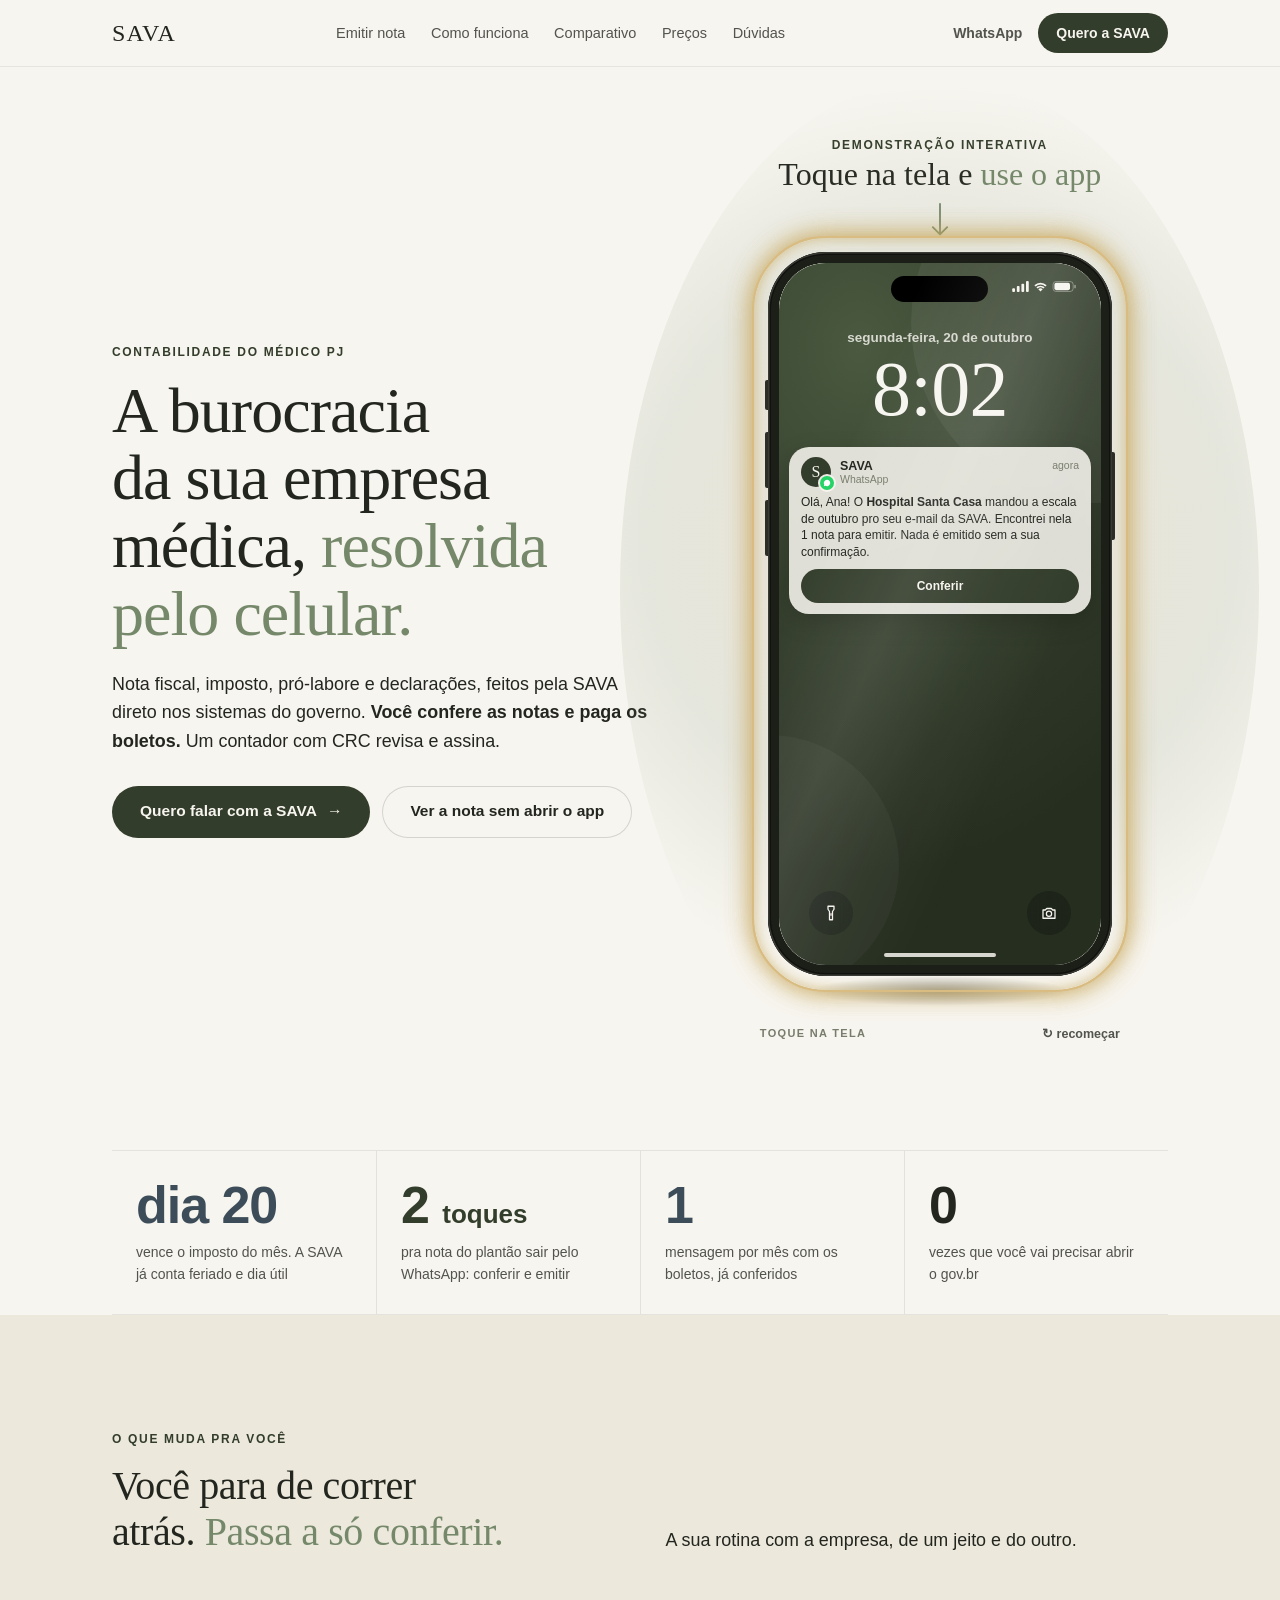
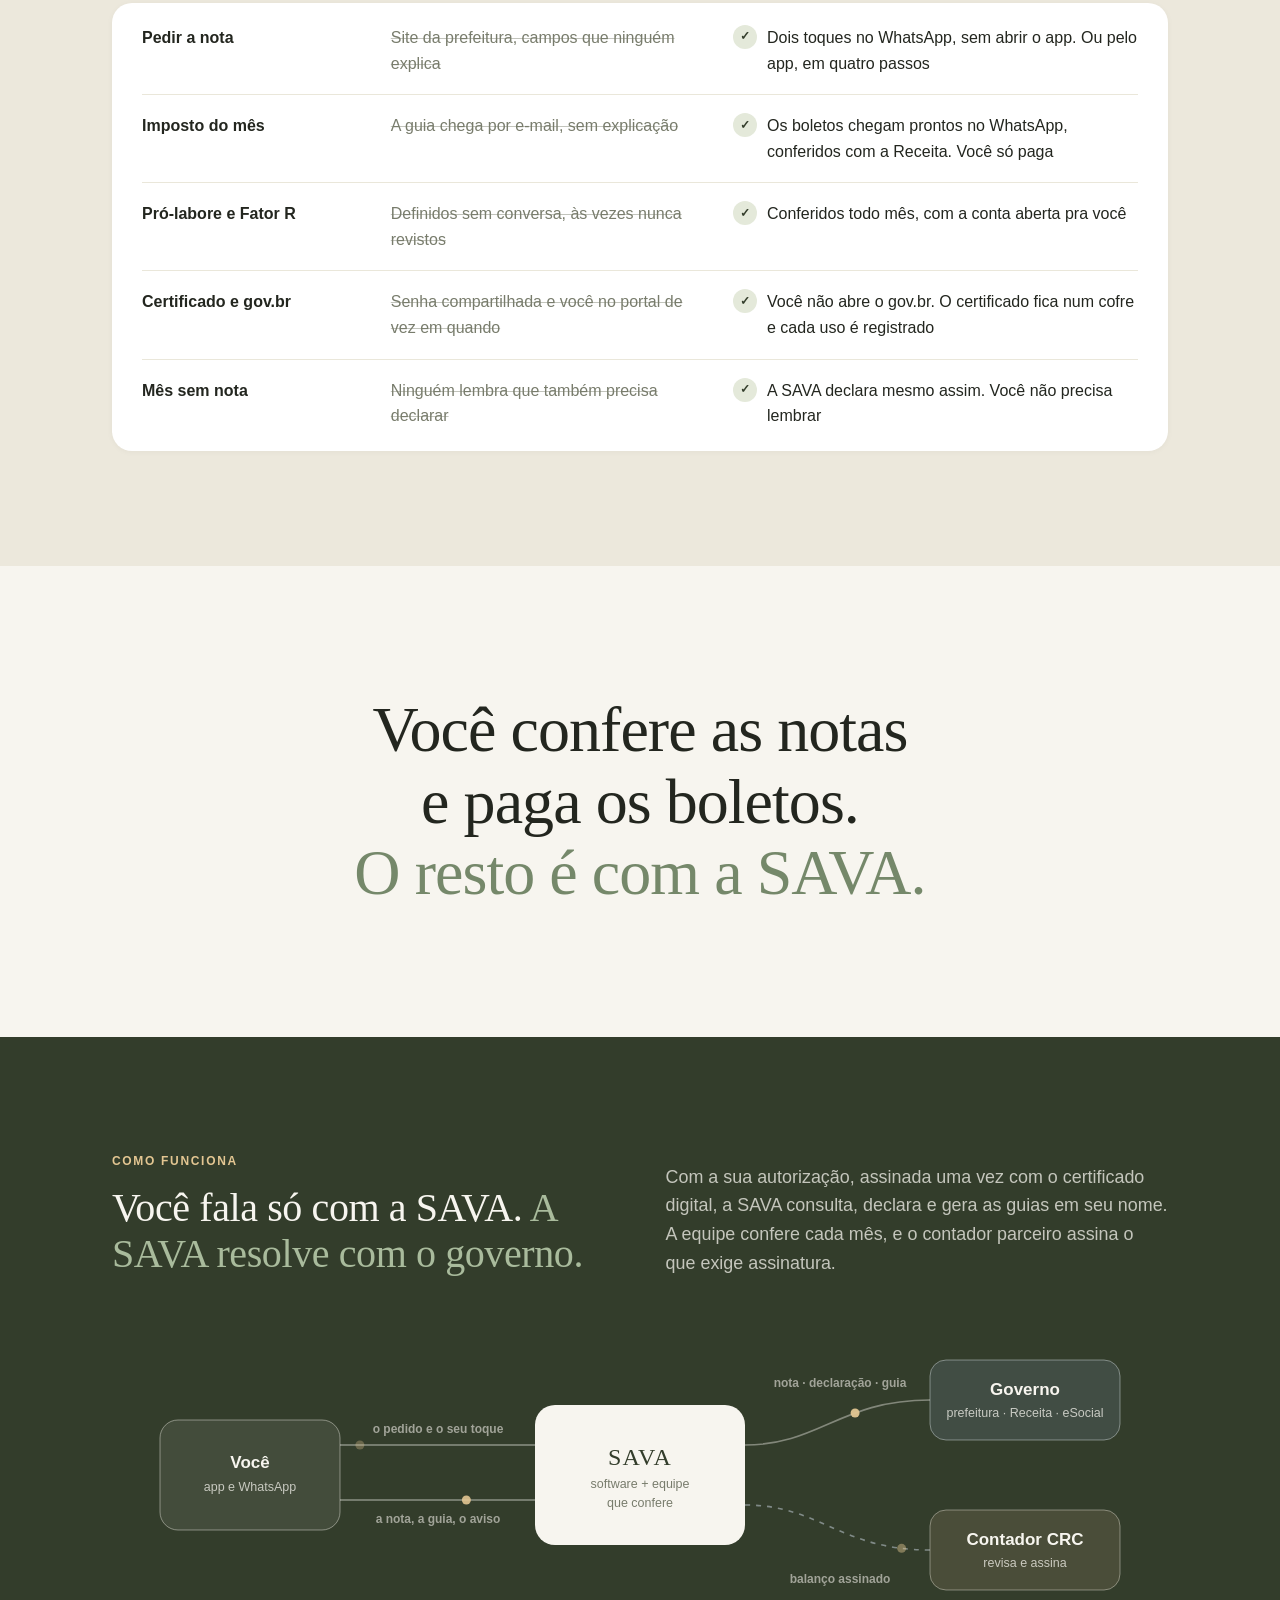
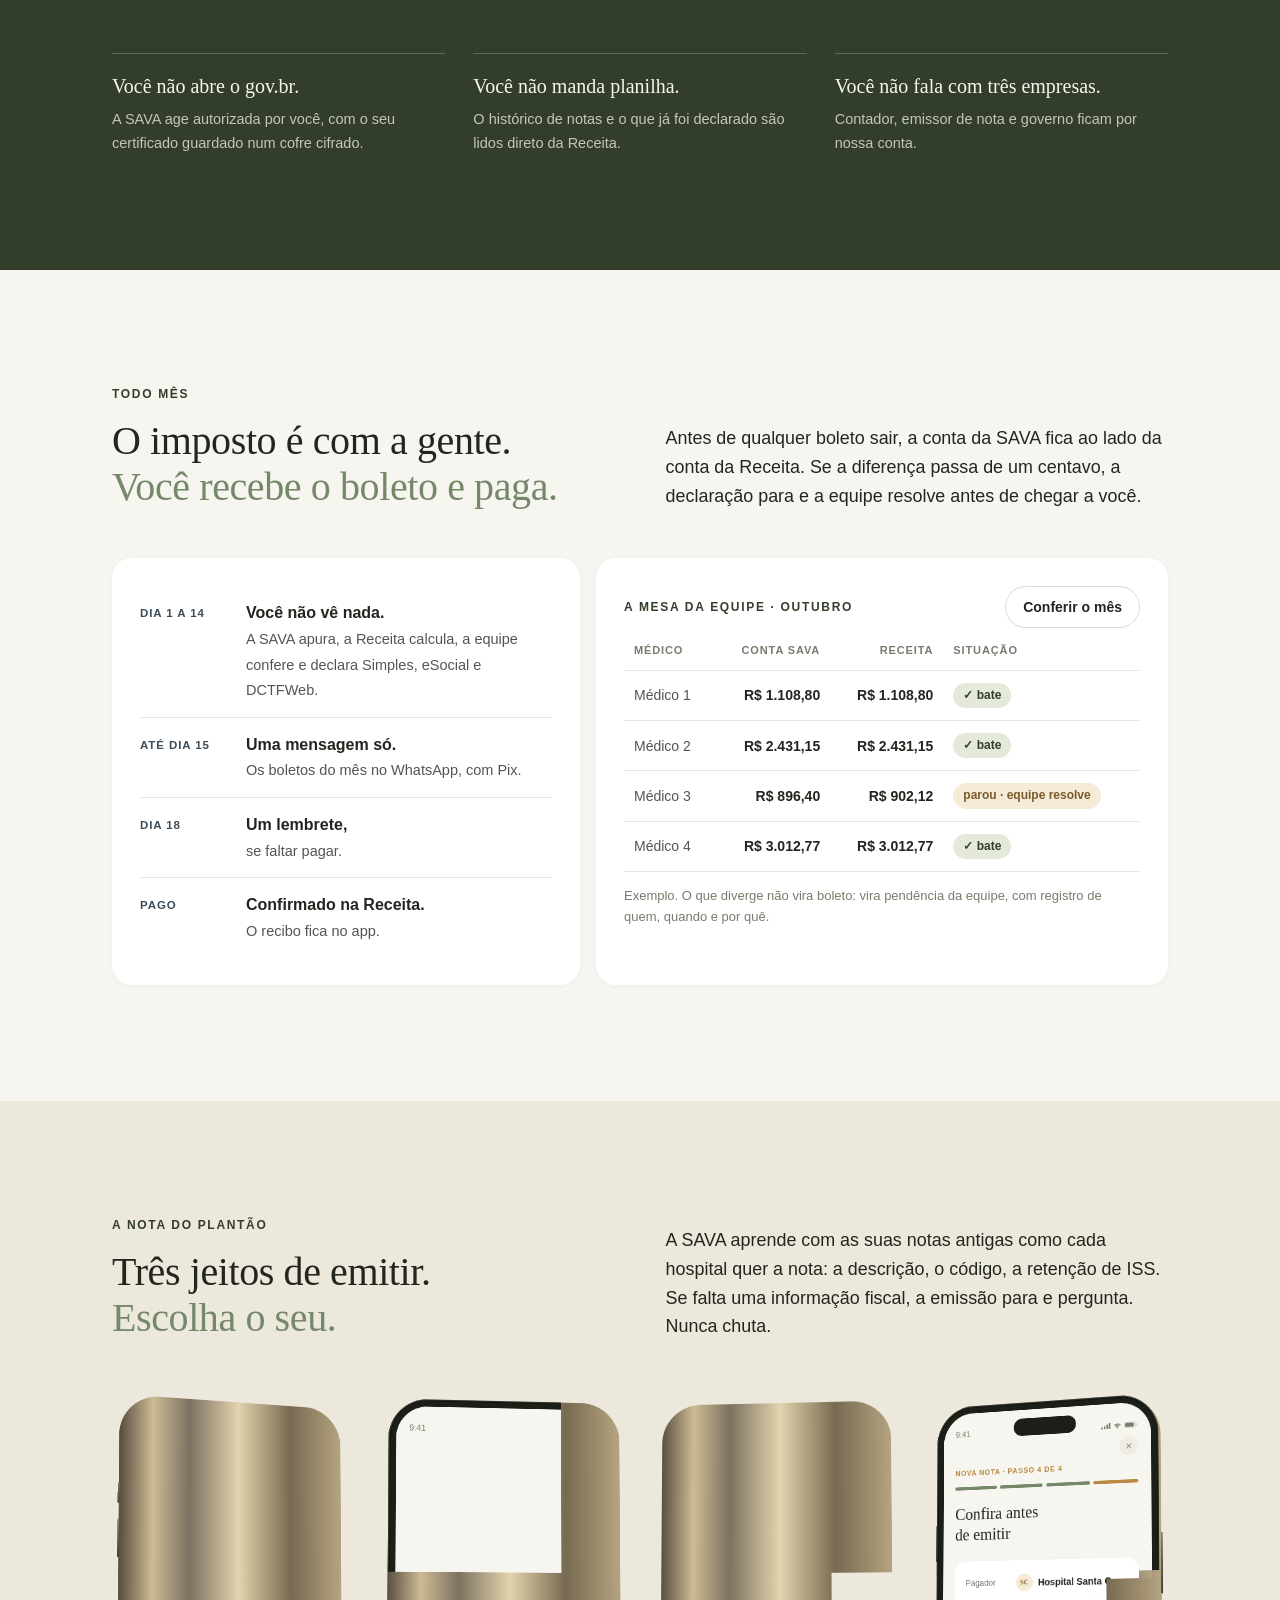
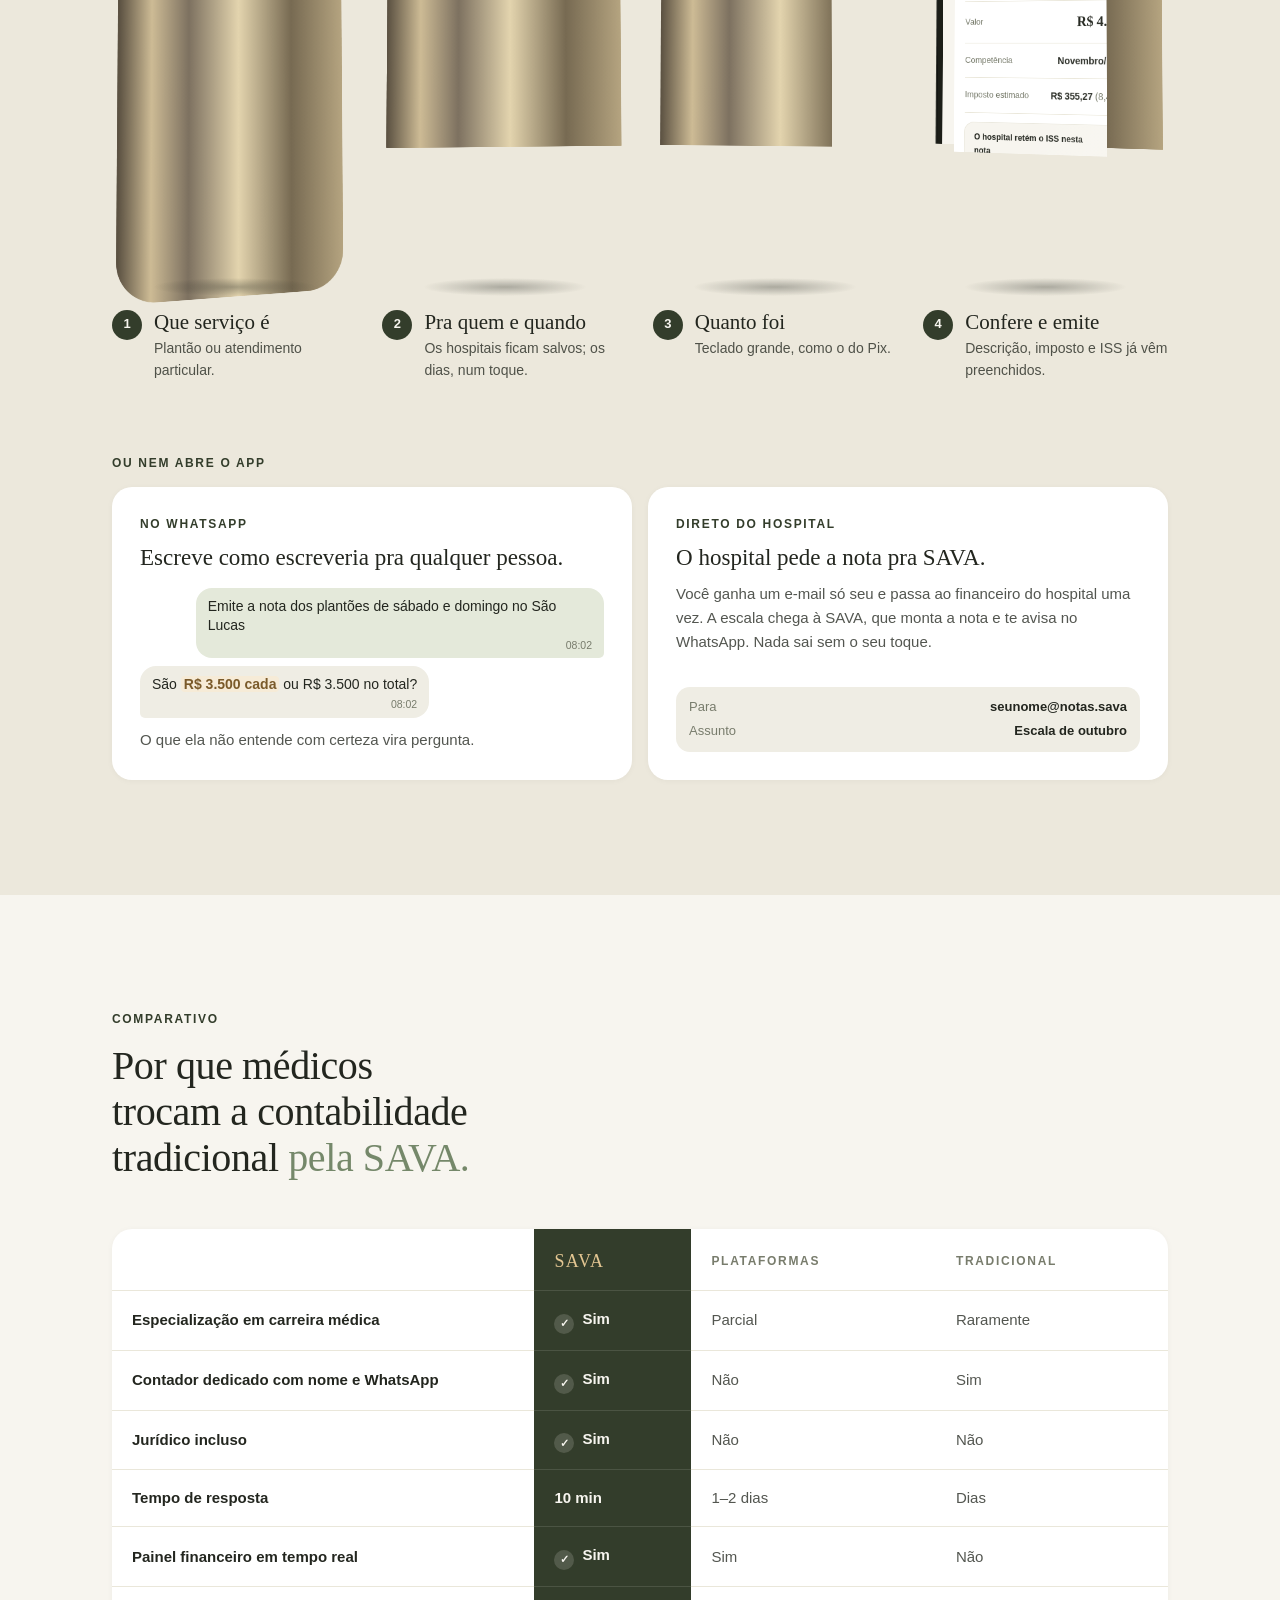
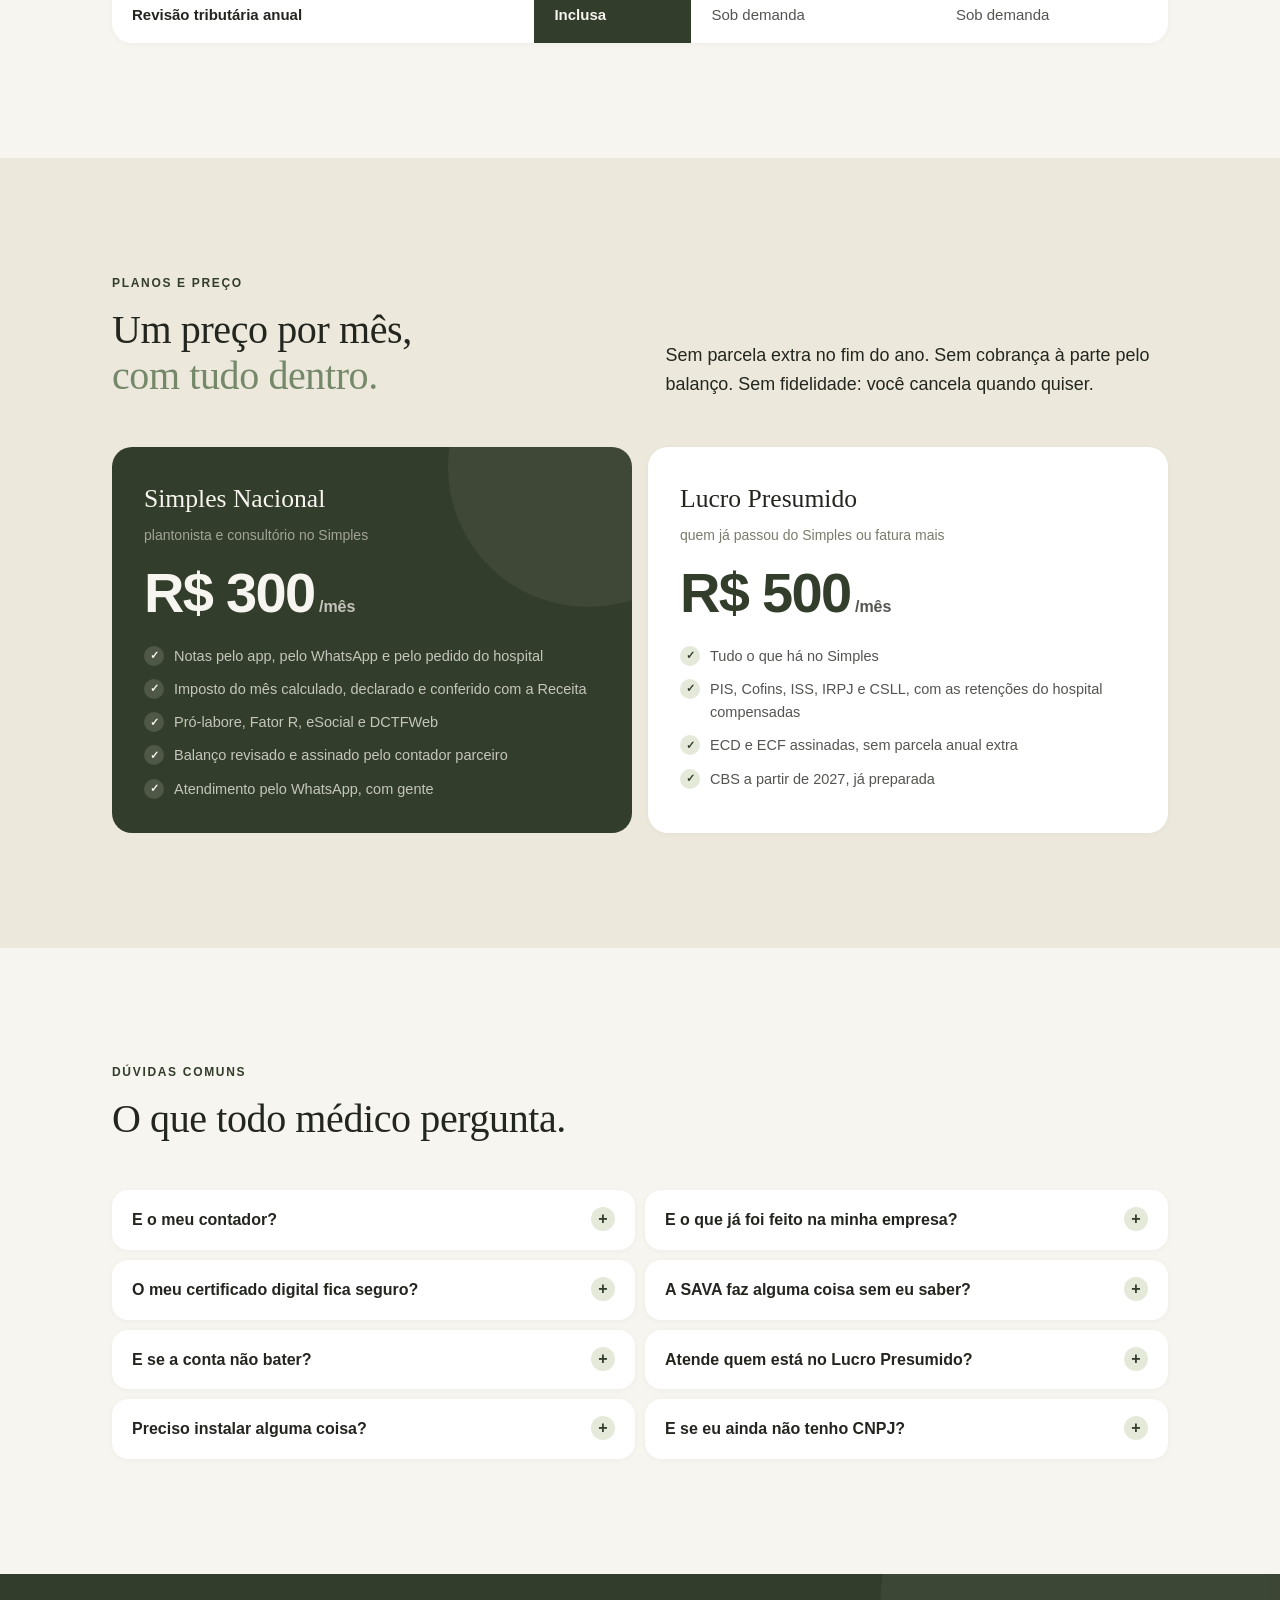
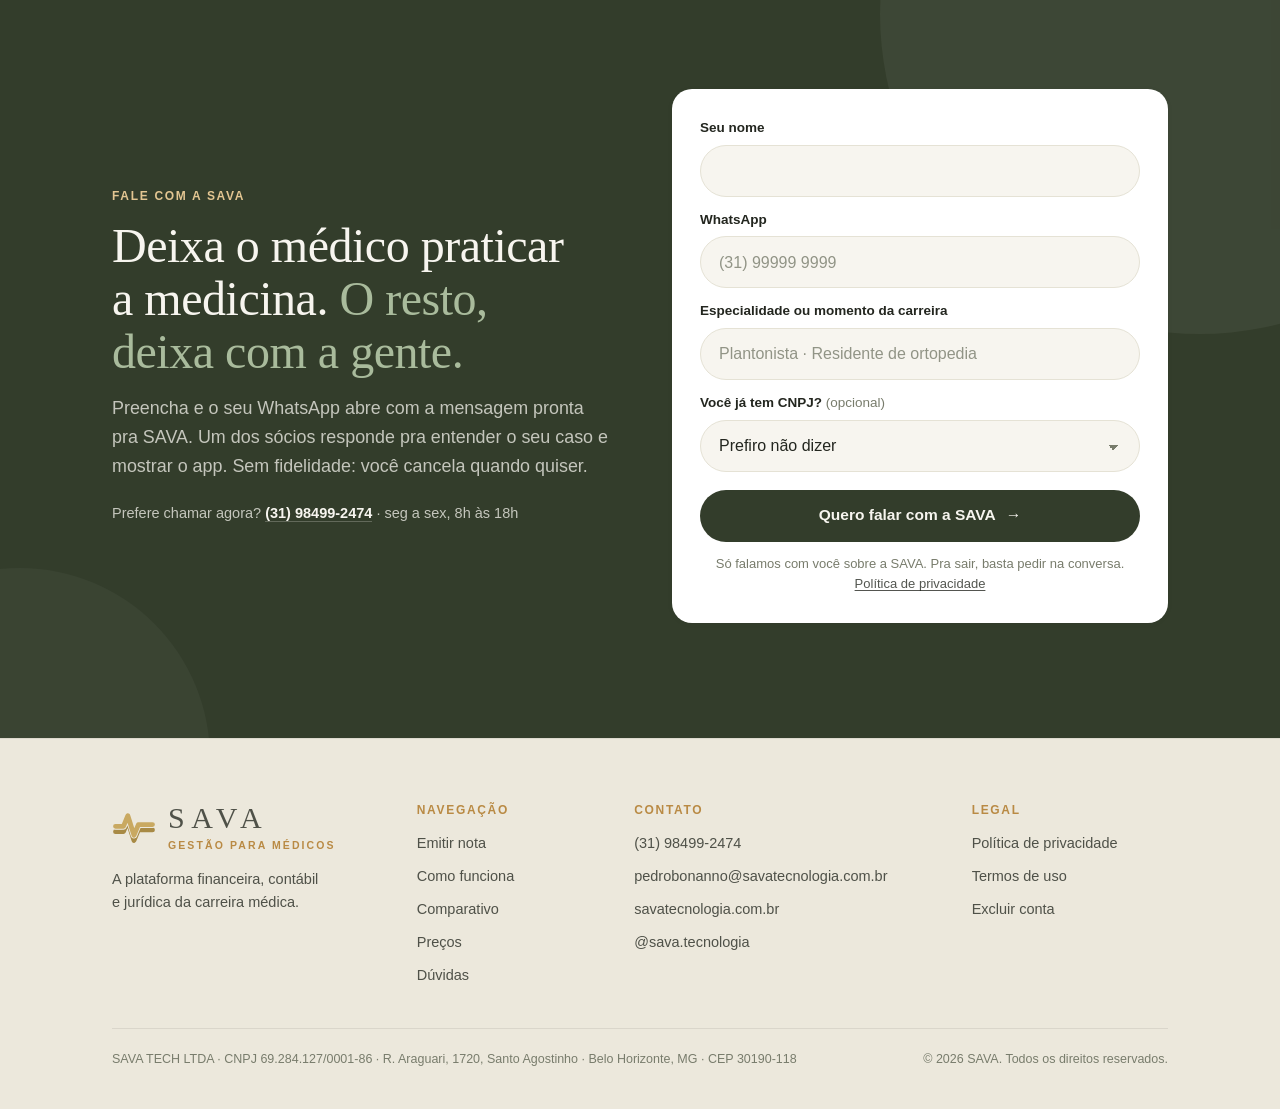
==== commit fd99319a: "WhatsApp no computador: todo link e o formulário vão direto pro WhatsApp Web numa aba nova, sem a pá" ====
--- a/index.html
+++ b/index.html
@@ -1422,6 +1422,25 @@
   const $ = (s) => document.querySelector(s)
   const $$ = (s) => [...document.querySelectorAll(s)]
   const quieto = matchMedia('(prefers-reduced-motion: reduce)').matches
+
+  /* WHATSAPP NO COMPUTADOR (12/11/2026; o mesmo conserto do site antigo, de 06/11): o wa.me mostra uma página
+     intermediária, e o "Continuar para o WhatsApp Web" dela só foca a aba do WhatsApp Web que já está aberta, sem abrir a
+     conversa com a SAVA. No celular o wa.me abre o app direto e fica; no computador todo link de WhatsApp vai direto pra
+     web.whatsapp.com/send, numa aba nova, que abre a conversa certa com a mensagem já escrita. */
+  const naMao = /Android|iPhone|iPad|iPod|Mobile/i.test(navigator.userAgent) || (/Mac/.test(navigator.userAgent) && navigator.maxTouchPoints > 1)
+  function linkDoZap(numero, texto) {
+    const t = texto ? encodeURIComponent(texto) : ''
+    return naMao
+      ? `https://wa.me/${numero}${t ? '?text=' + t : ''}`
+      : `https://web.whatsapp.com/send?phone=${numero}${t ? '&text=' + t : ''}&type=phone_number&app_absent=0`
+  }
+  if (!naMao) {
+    for (const a of $$('a[href^="https://wa.me/"]')) {
+      const u = new URL(a.href)
+      a.href = linkDoZap(u.pathname.slice(1), u.searchParams.get('text'))
+      a.target = '_blank'; a.rel = 'noopener'
+    }
+  }
   const brl = (n, d = 2) => 'R$ ' + n.toLocaleString('pt-BR', { minimumFractionDigits: d, maximumFractionDigits: d })
   const pct = (n, d = 1) => (n * 100).toLocaleString('pt-BR', { minimumFractionDigits: d, maximumFractionDigits: d }) + '%'
   const espera = (ms) => new Promise((r) => setTimeout(r, ms))
@@ -2016,7 +2035,7 @@
   function mensagemPraSava({ nome, telefone, especialidade, cnpj }) {
     const linhas = ['Oi! Vim pelo site da SAVA e quero falar com vocês.', '', `Nome: ${nome}`, `WhatsApp: ${telefone}`, `Especialidade: ${especialidade}`]
     if (cnpj) linhas.push(`CNPJ: ${CNPJ_TEXTO[cnpj] ?? cnpj}`)
-    return `https://wa.me/${SAVA_ZAP}?text=${encodeURIComponent(linhas.join('\n'))}`
+    return linkDoZap(SAVA_ZAP, linhas.join('\n'))
   }
   form.addEventListener('submit', async (ev) => {
     ev.preventDefault(); erro.hidden = true
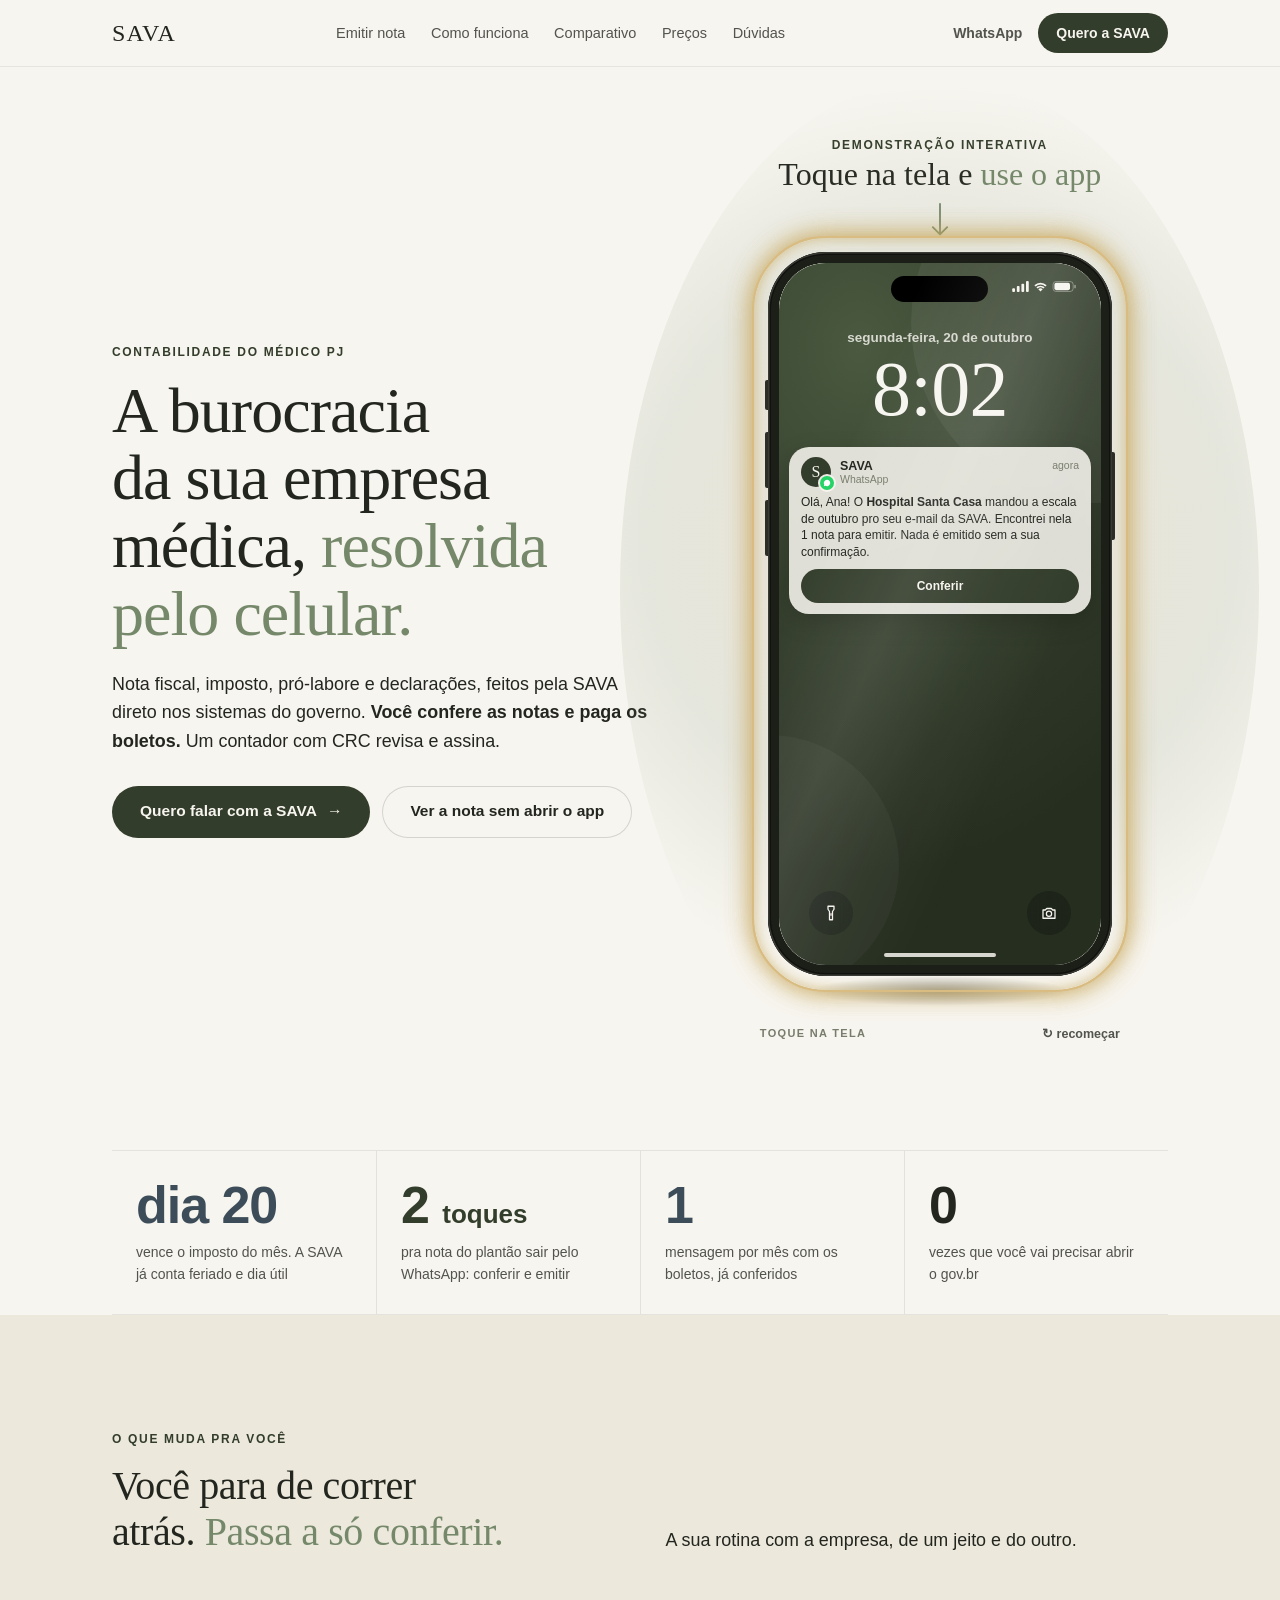
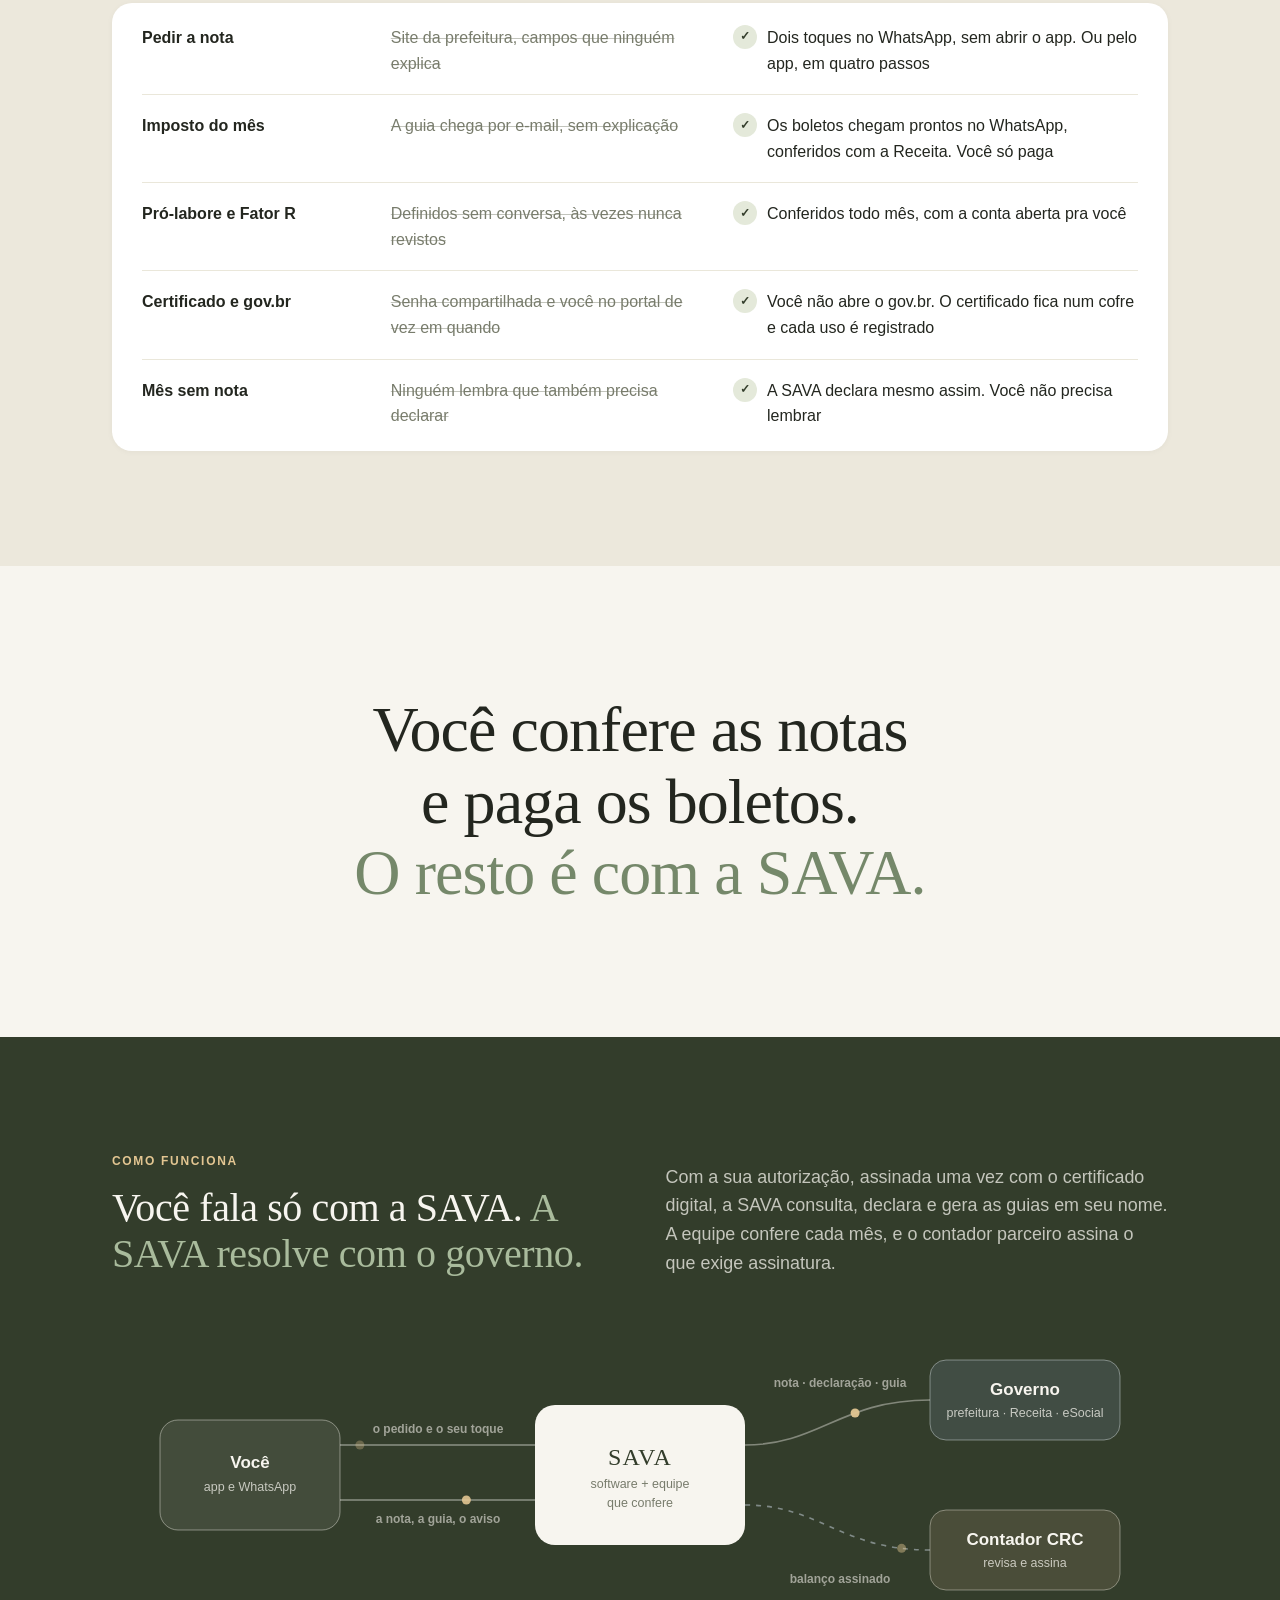
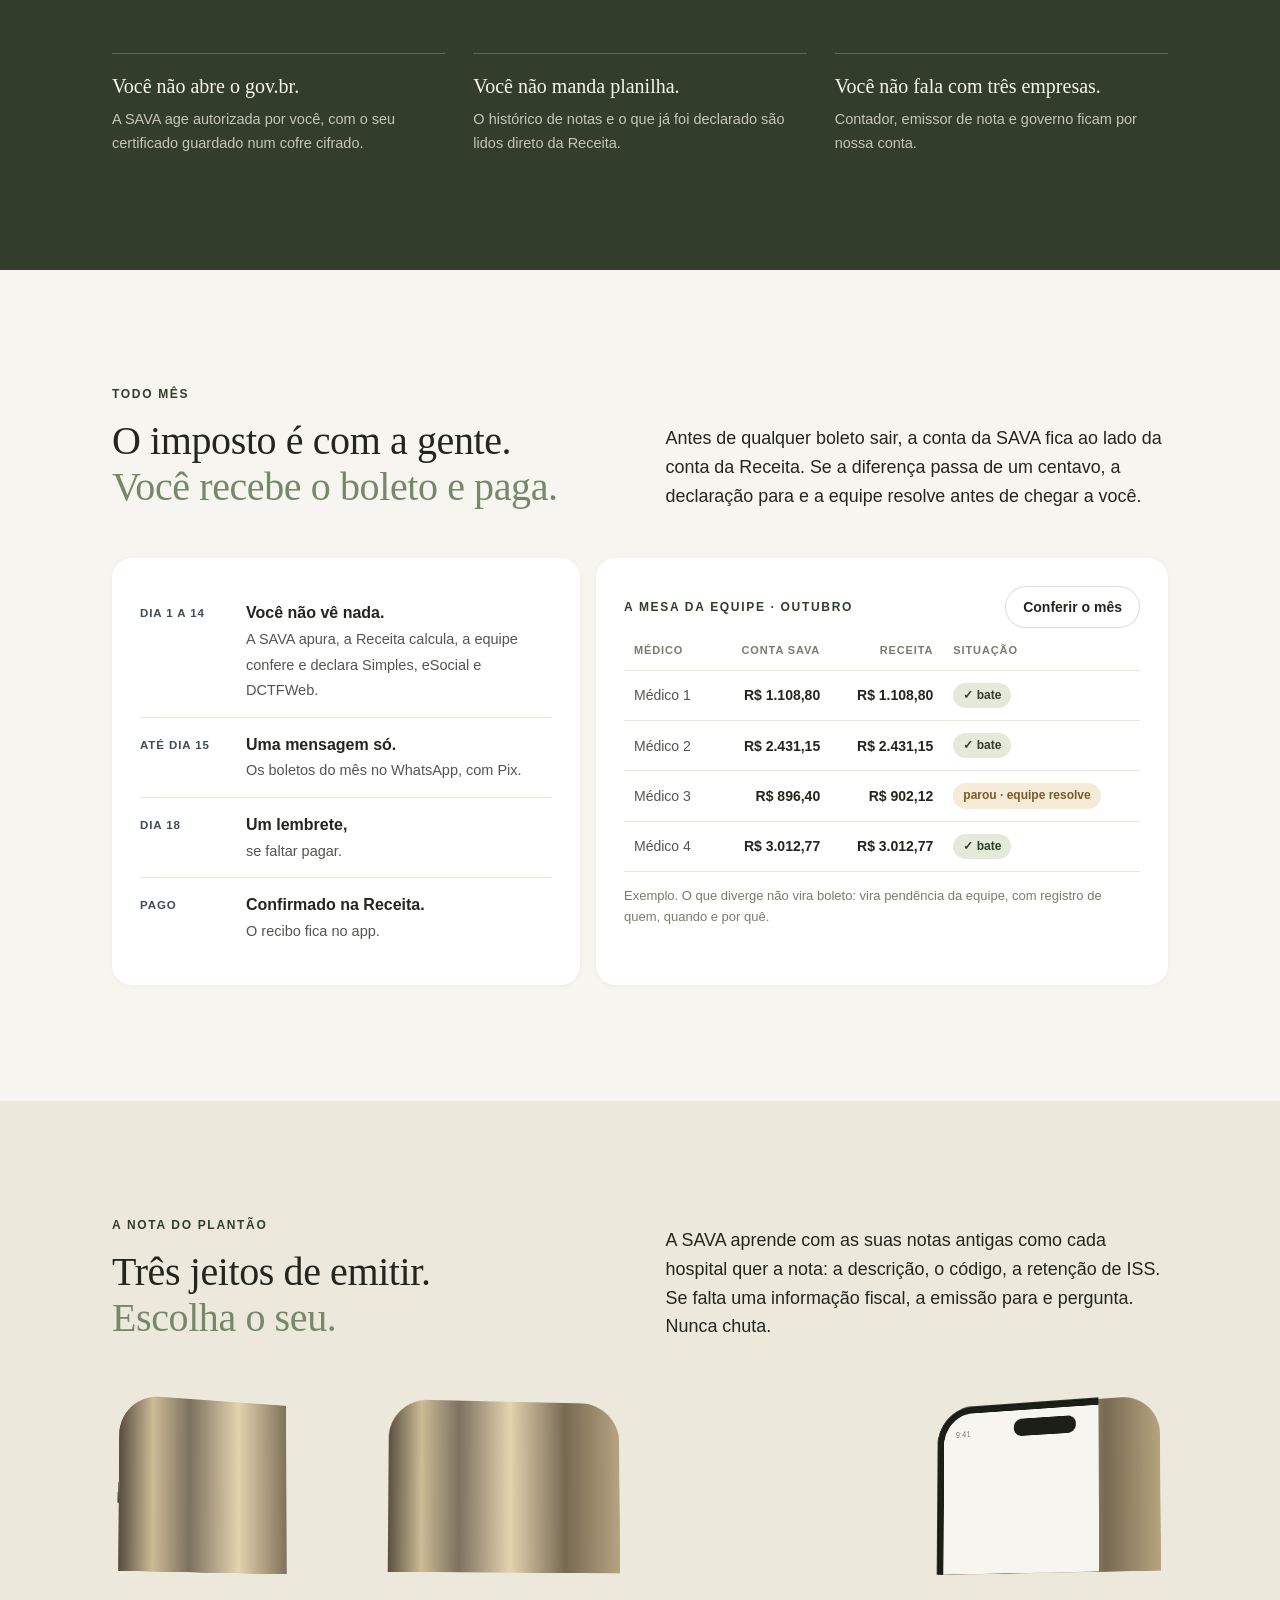
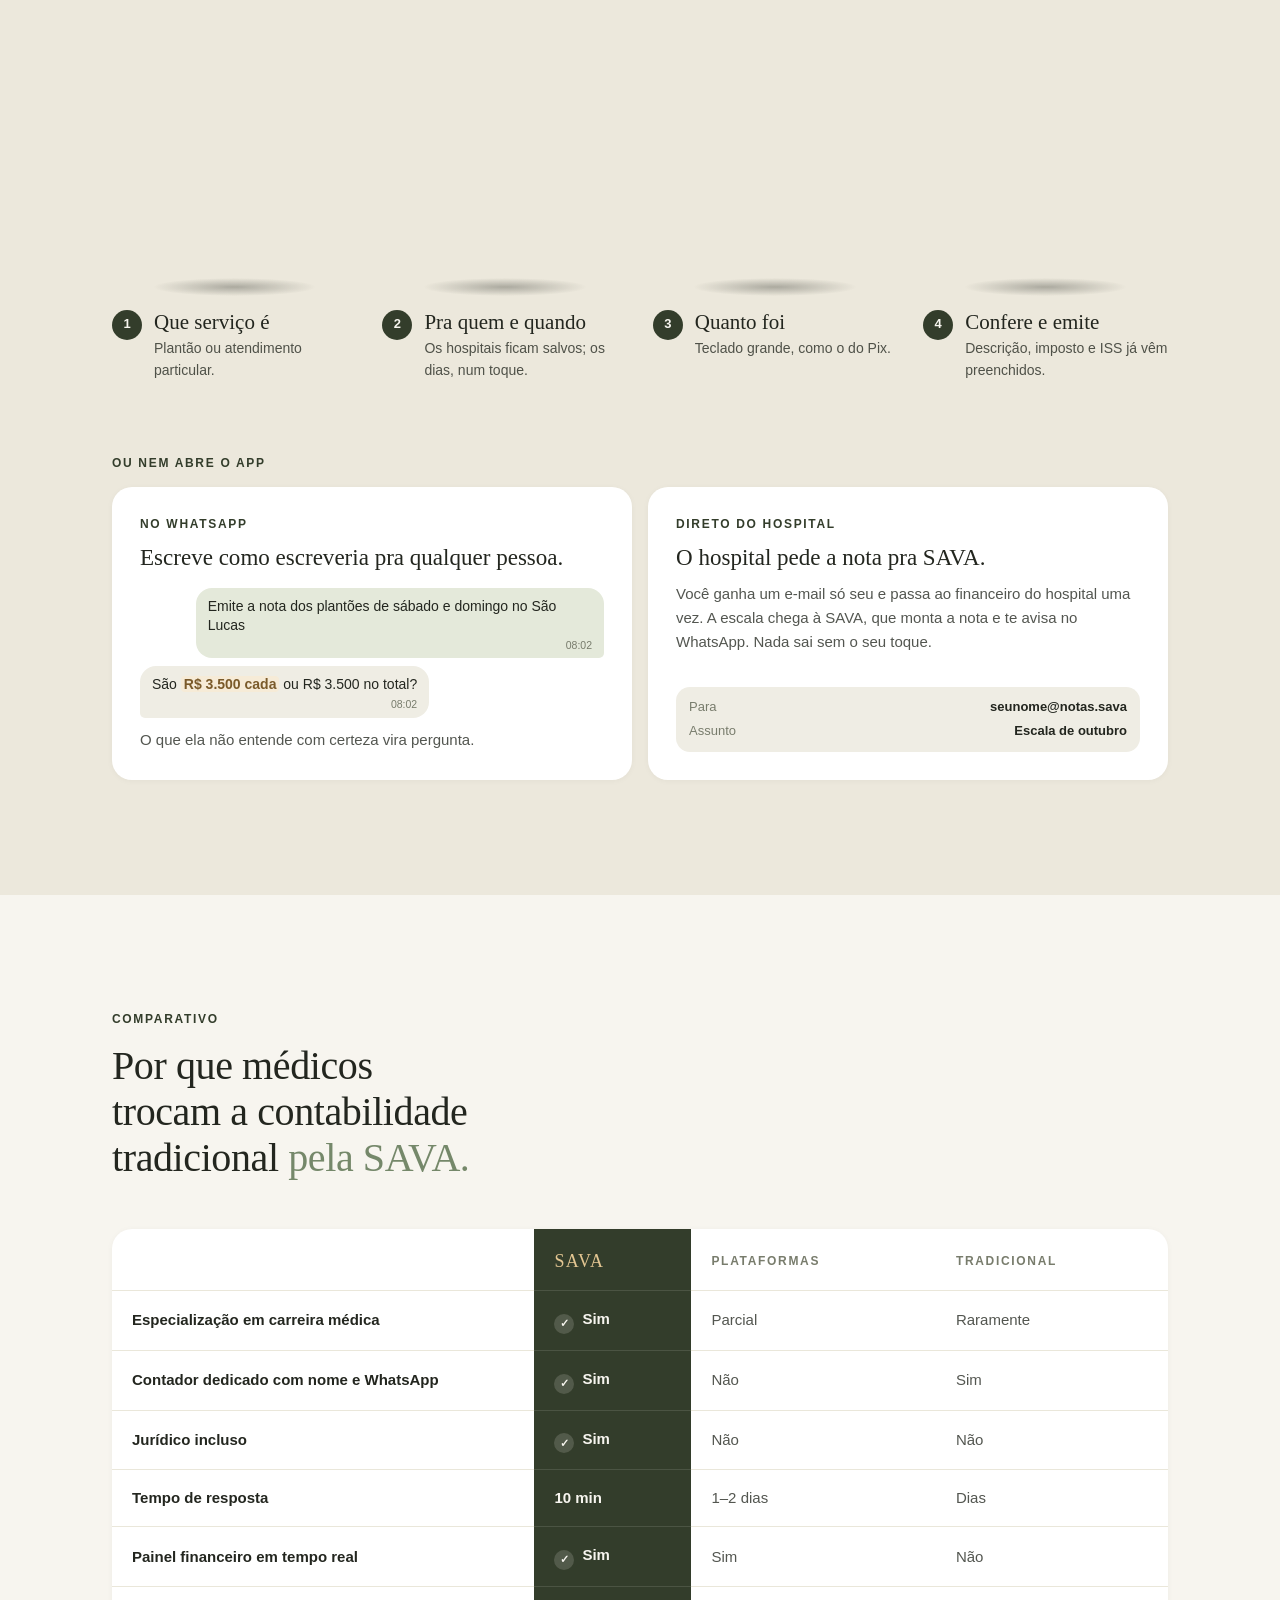
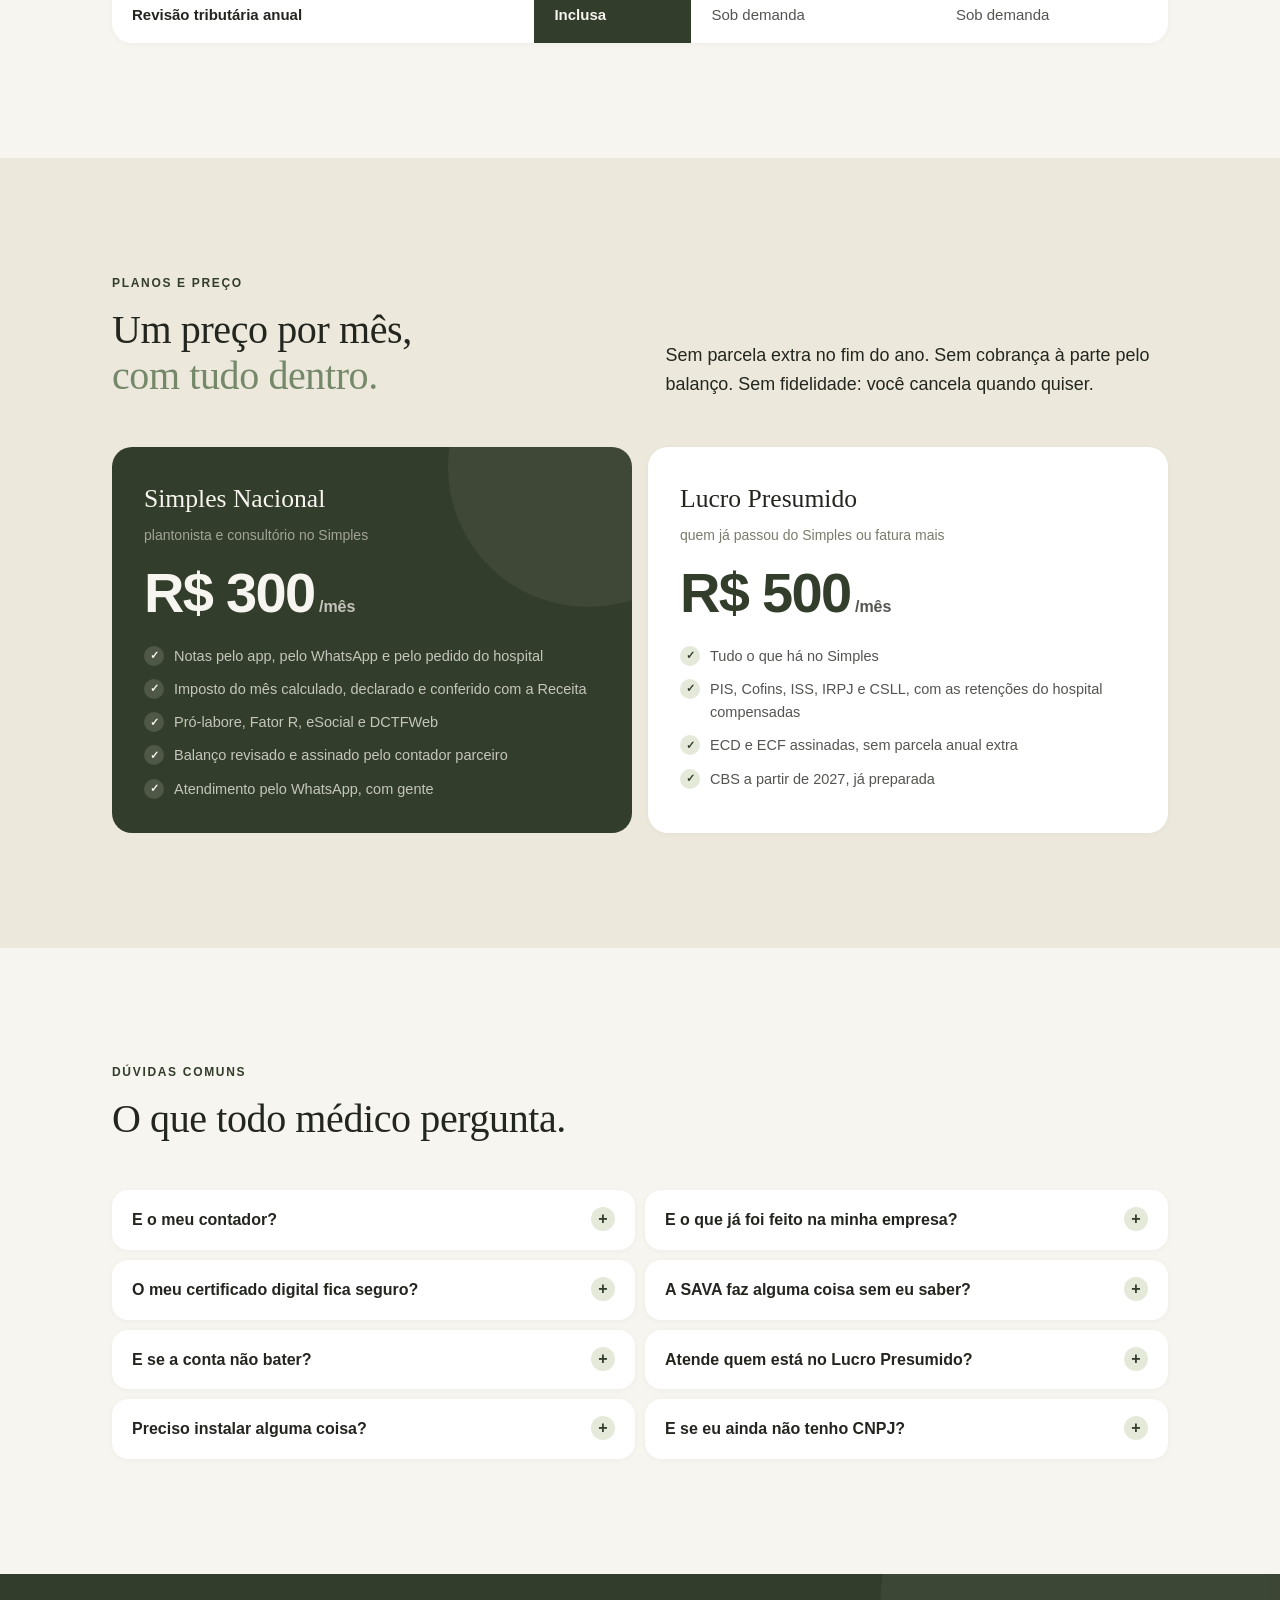
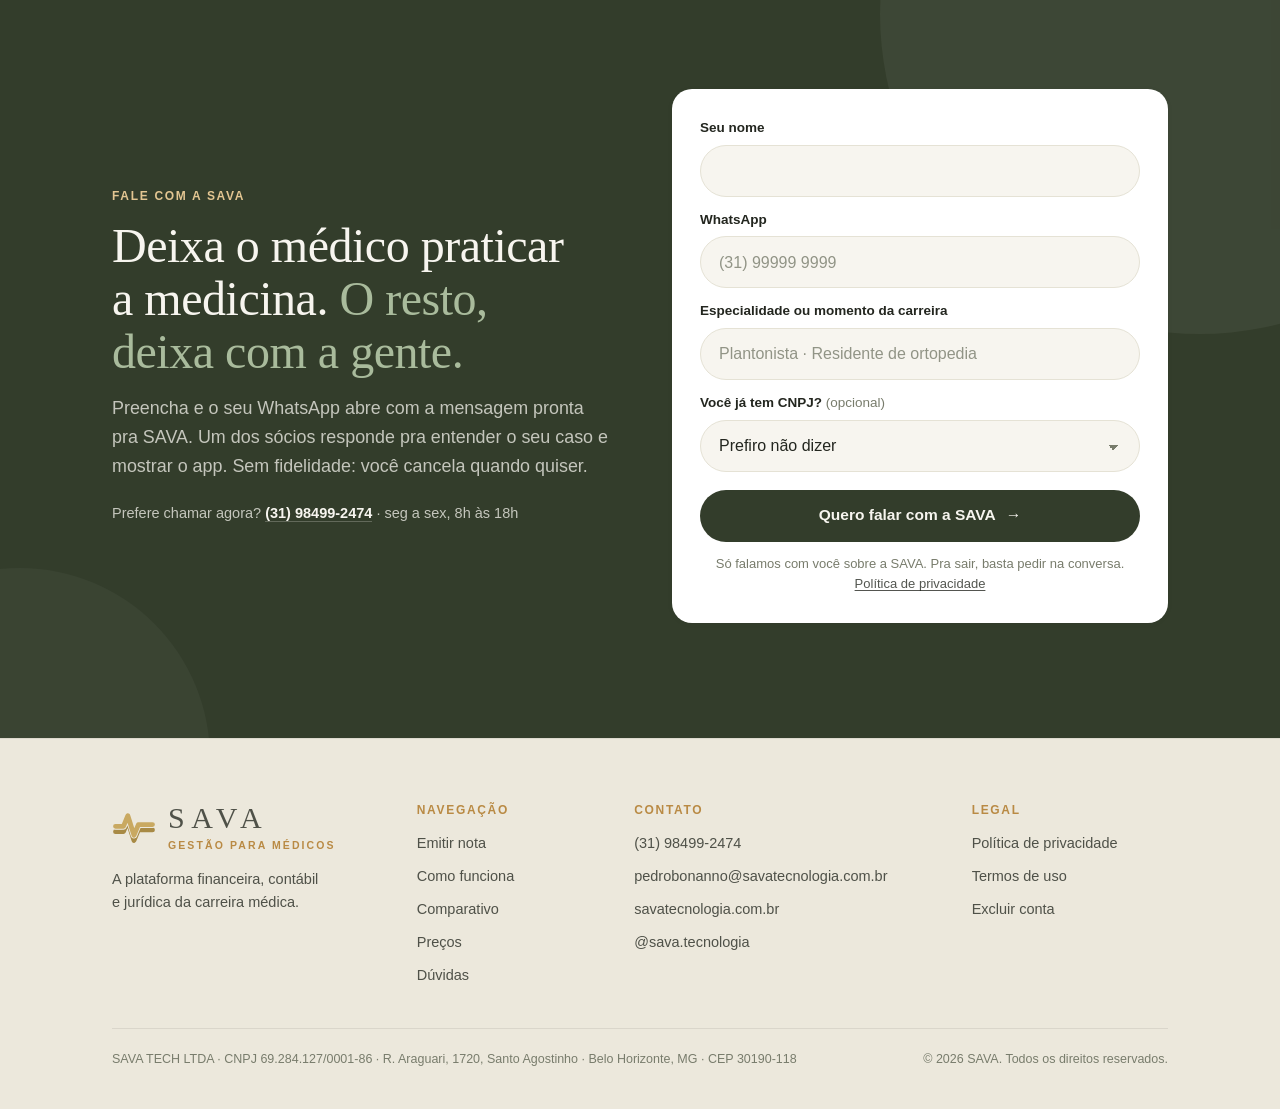
==== commit a3b24872: "WhatsApp no computador: os botões abrem a ponte /whatsapp.html em aba nova, e ela navega pra convers" ====
--- a/index.html
+++ b/index.html
@@ -1423,16 +1423,18 @@
   const $$ = (s) => [...document.querySelectorAll(s)]
   const quieto = matchMedia('(prefers-reduced-motion: reduce)').matches
 
-  /* WHATSAPP NO COMPUTADOR (12/11/2026; o mesmo conserto do site antigo, de 06/11): o wa.me mostra uma página
-     intermediária, e o "Continuar para o WhatsApp Web" dela só foca a aba do WhatsApp Web que já está aberta, sem abrir a
-     conversa com a SAVA. No celular o wa.me abre o app direto e fica; no computador todo link de WhatsApp vai direto pra
-     web.whatsapp.com/send, numa aba nova, que abre a conversa certa com a mensagem já escrita. */
+  /* WHATSAPP NO COMPUTADOR (12/11/2026, segunda tentativa; a primeira piorou). Quem tem o WhatsApp Web instalado como
+     app do Chrome não abre a conversa por link comum: o Chrome captura todo link que ABRE ABA NOVA em web.whatsapp.com
+     (o do wa.me e o direto) e só traz pra frente a janela já aberta, sem conversa. Navegação na MESMA aba não é
+     capturada. Então, no computador, todo botão de WhatsApp abre numa aba nova a NOSSA página /whatsapp.html, e é ela
+     que navega pra conversa com a SAVA (ver o comentário lá). No celular o wa.me abre o app direto e fica.
+     O número não vai no link do computador: /whatsapp.html só fala com a SAVA. */
   const naMao = /Android|iPhone|iPad|iPod|Mobile/i.test(navigator.userAgent) || (/Mac/.test(navigator.userAgent) && navigator.maxTouchPoints > 1)
   function linkDoZap(numero, texto) {
     const t = texto ? encodeURIComponent(texto) : ''
     return naMao
       ? `https://wa.me/${numero}${t ? '?text=' + t : ''}`
-      : `https://web.whatsapp.com/send?phone=${numero}${t ? '&text=' + t : ''}&type=phone_number&app_absent=0`
+      : `/whatsapp.html${t ? '?text=' + t : ''}`
   }
   if (!naMao) {
     for (const a of $$('a[href^="https://wa.me/"]')) {
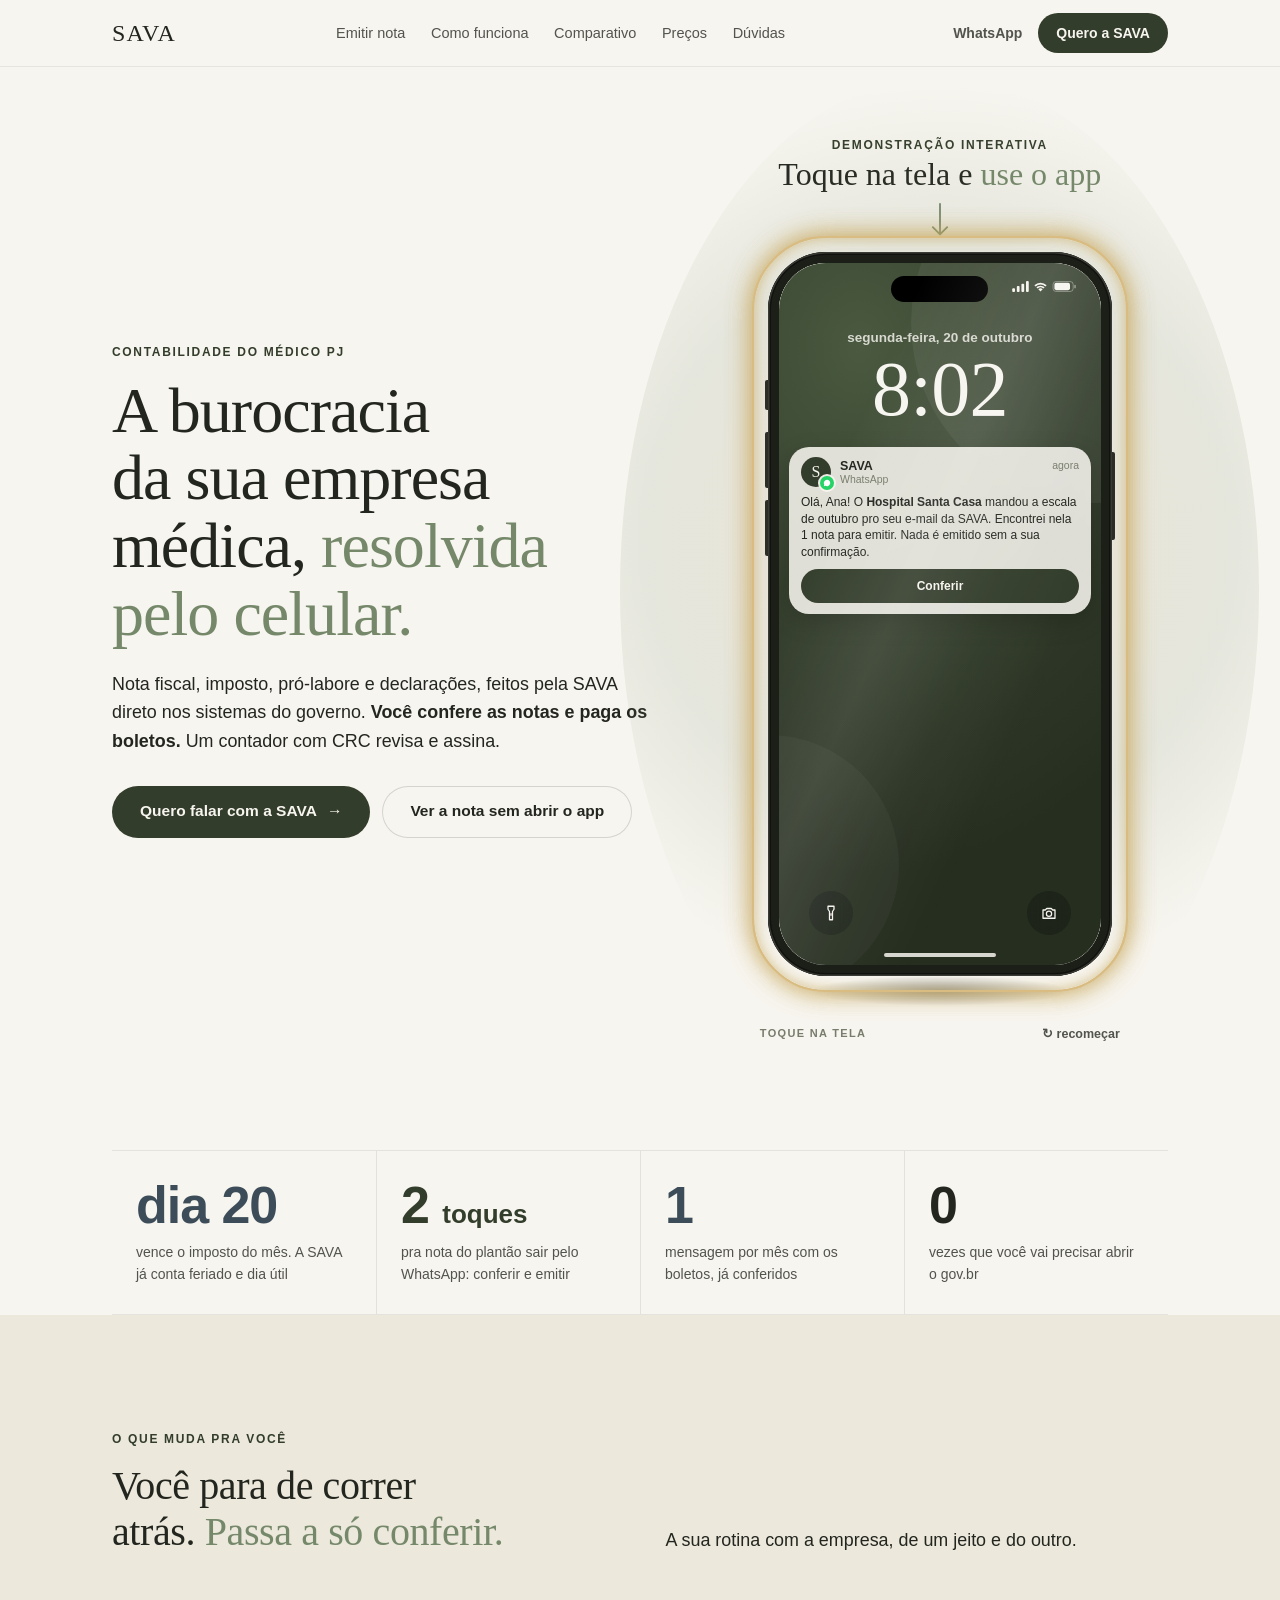
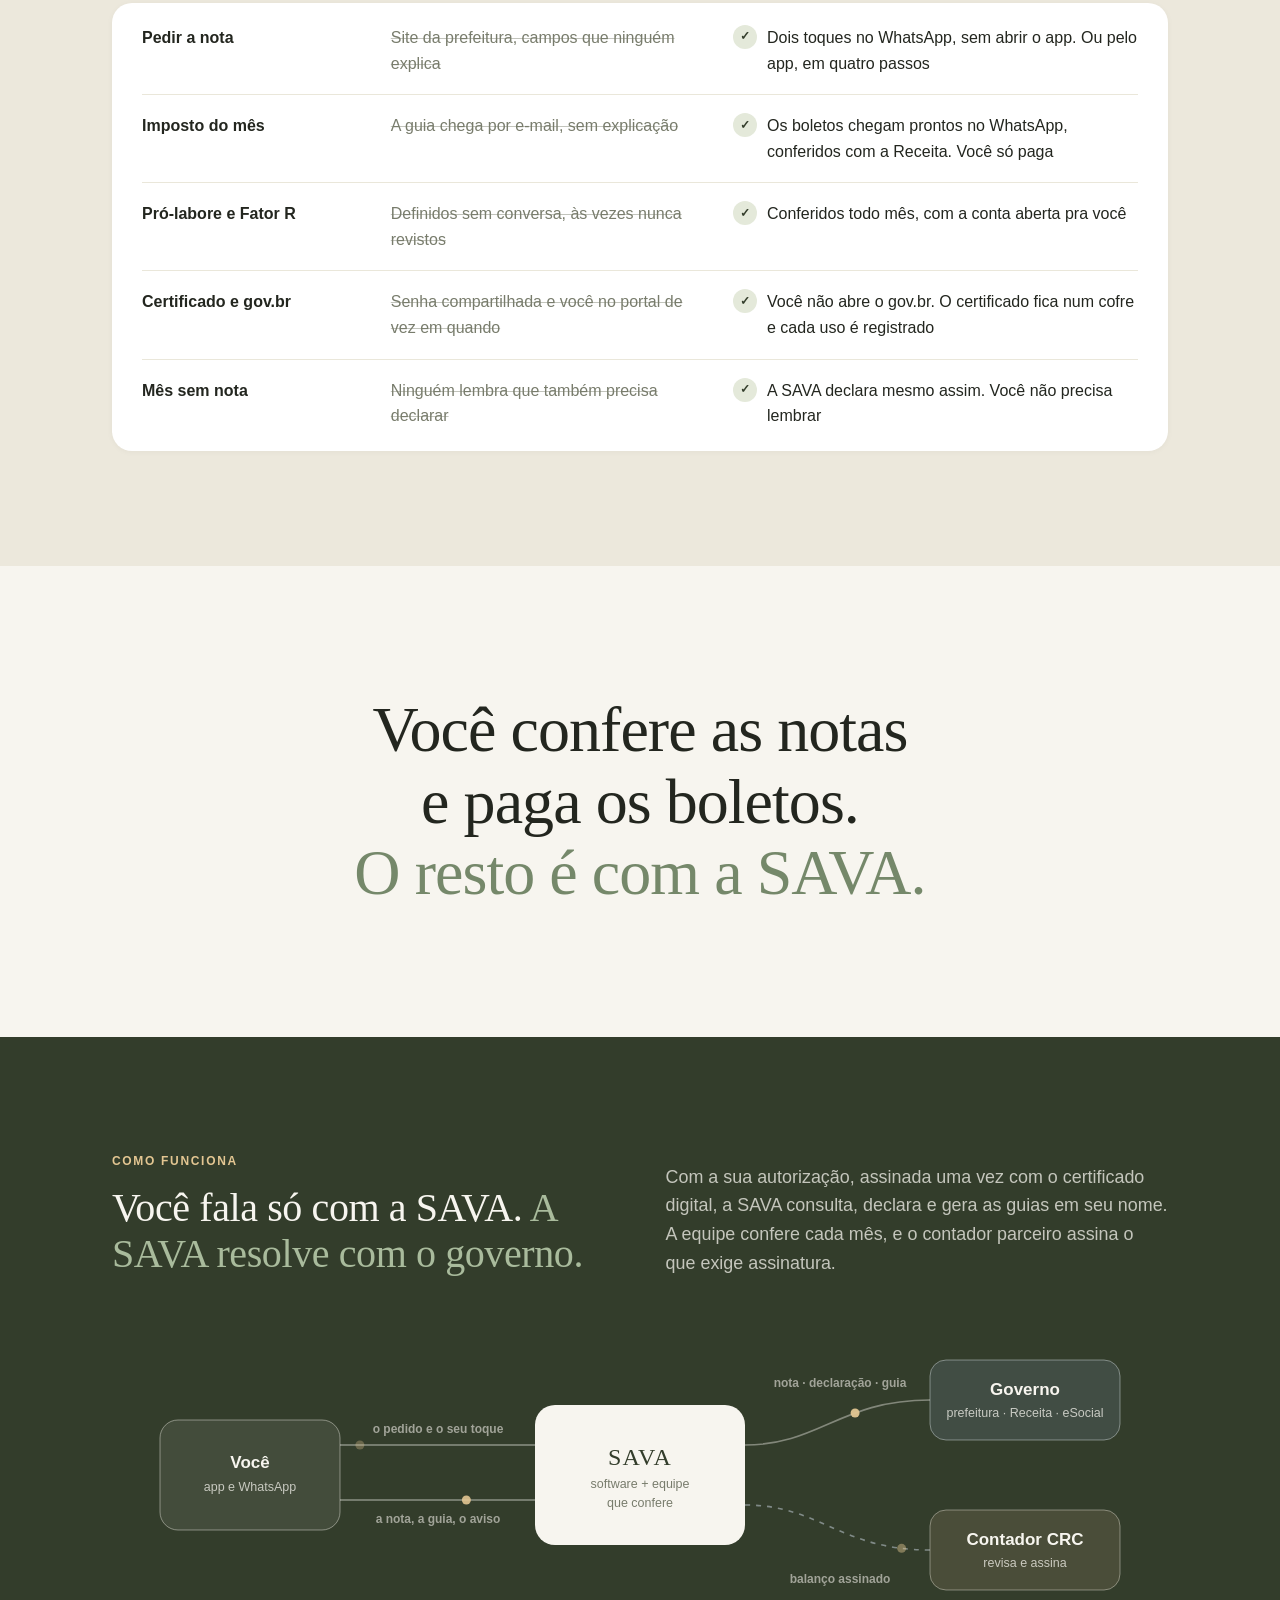
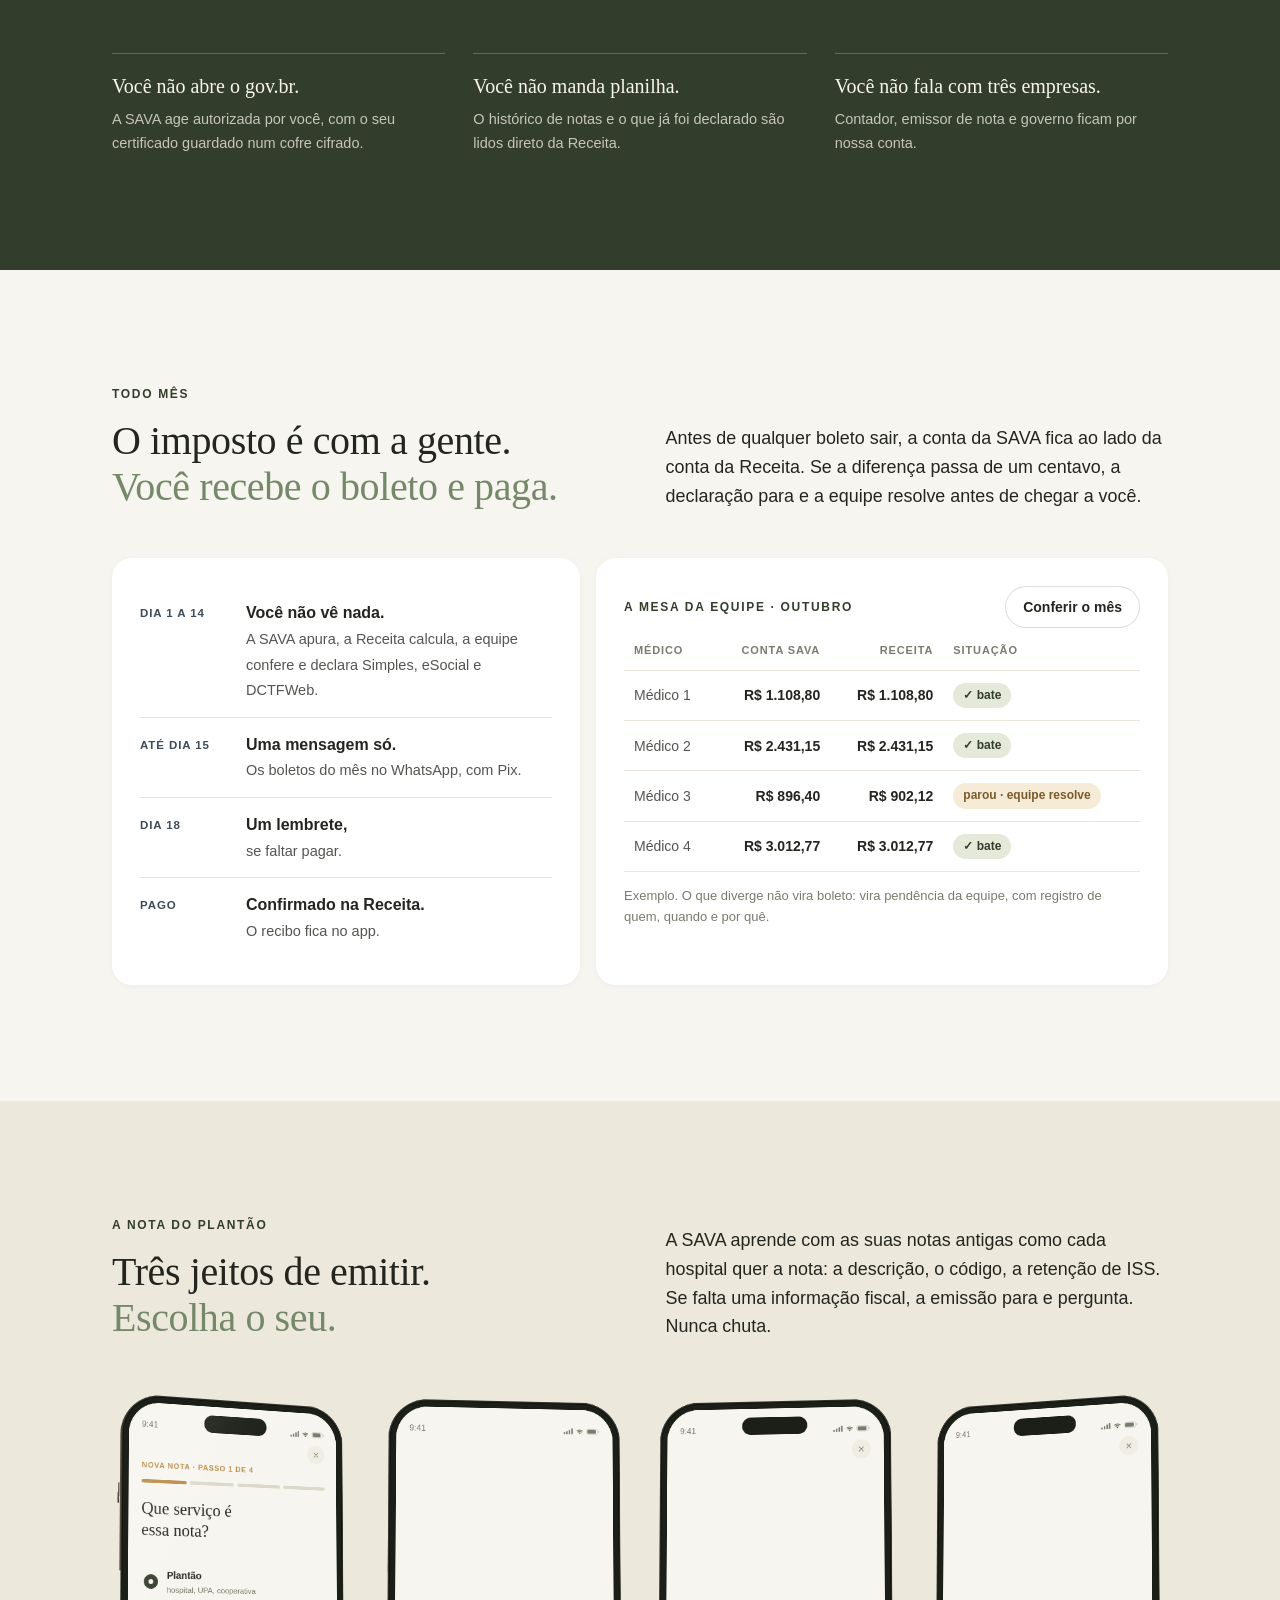
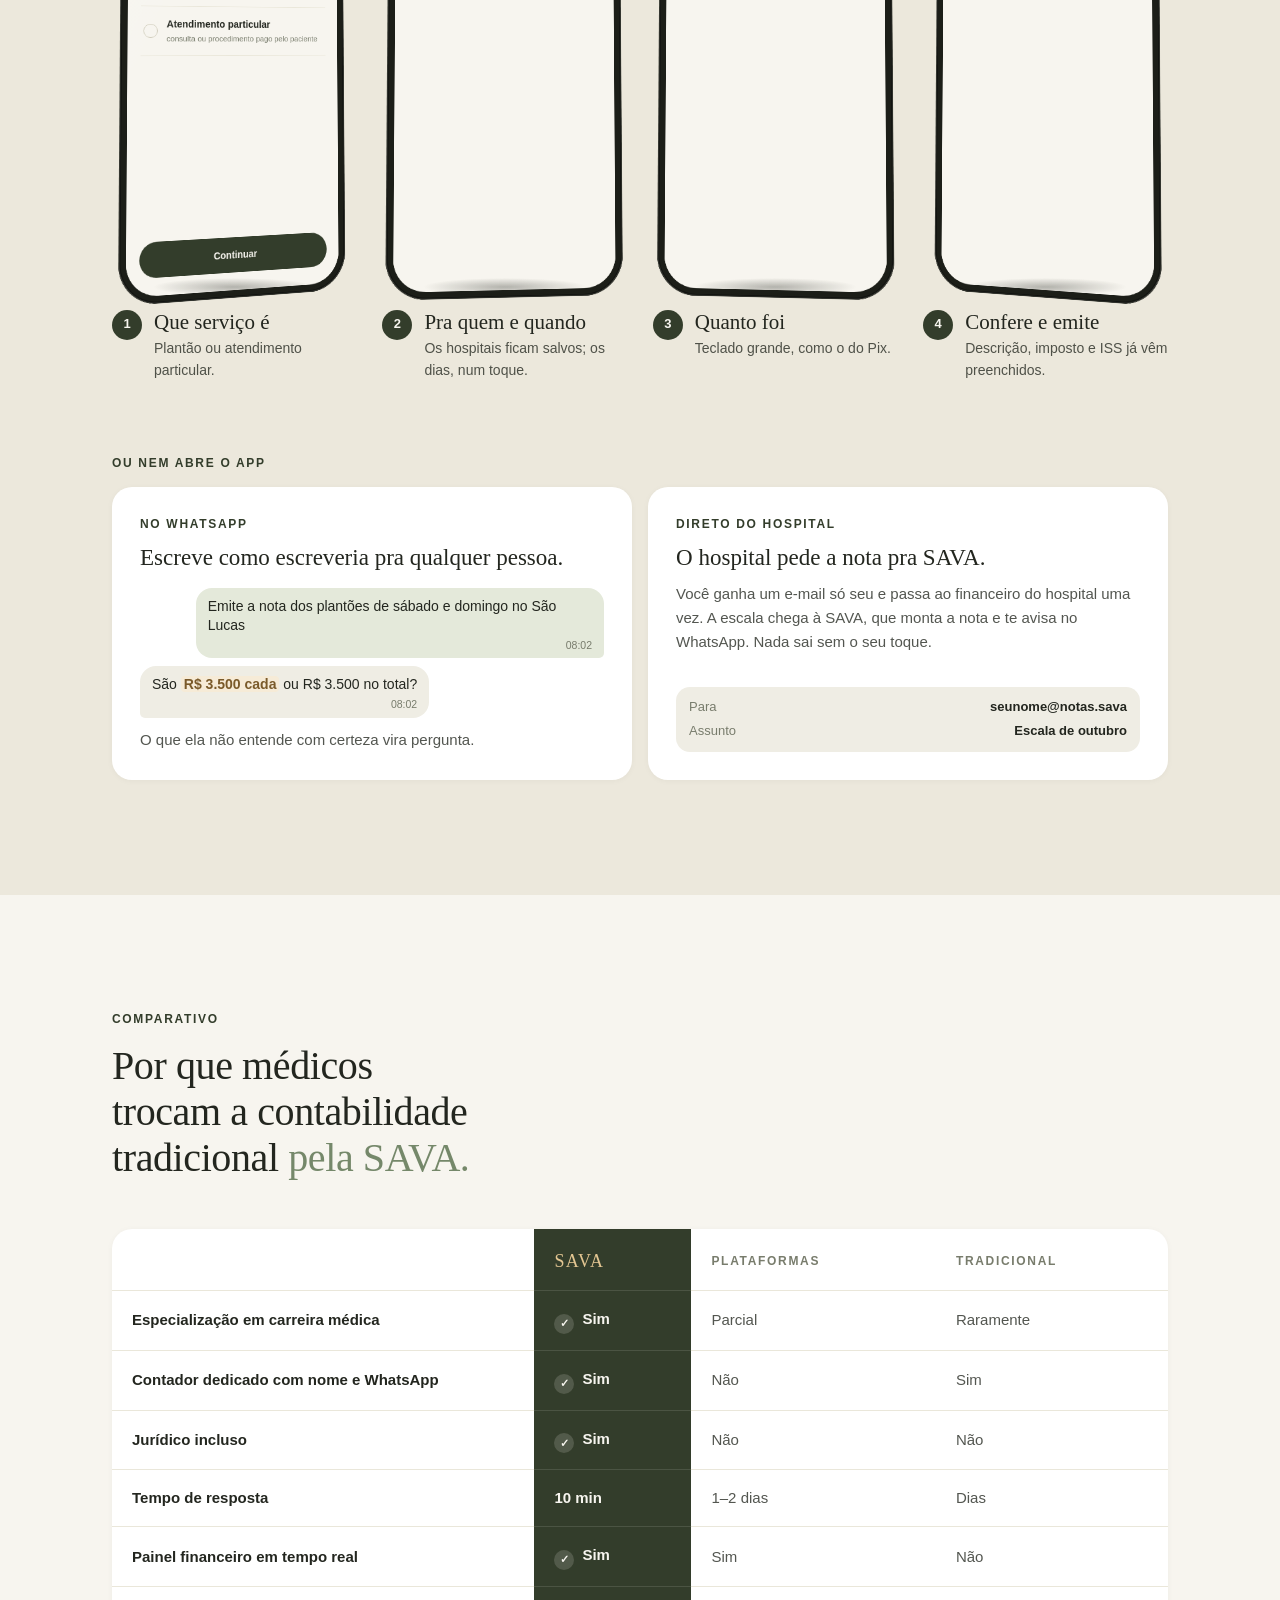
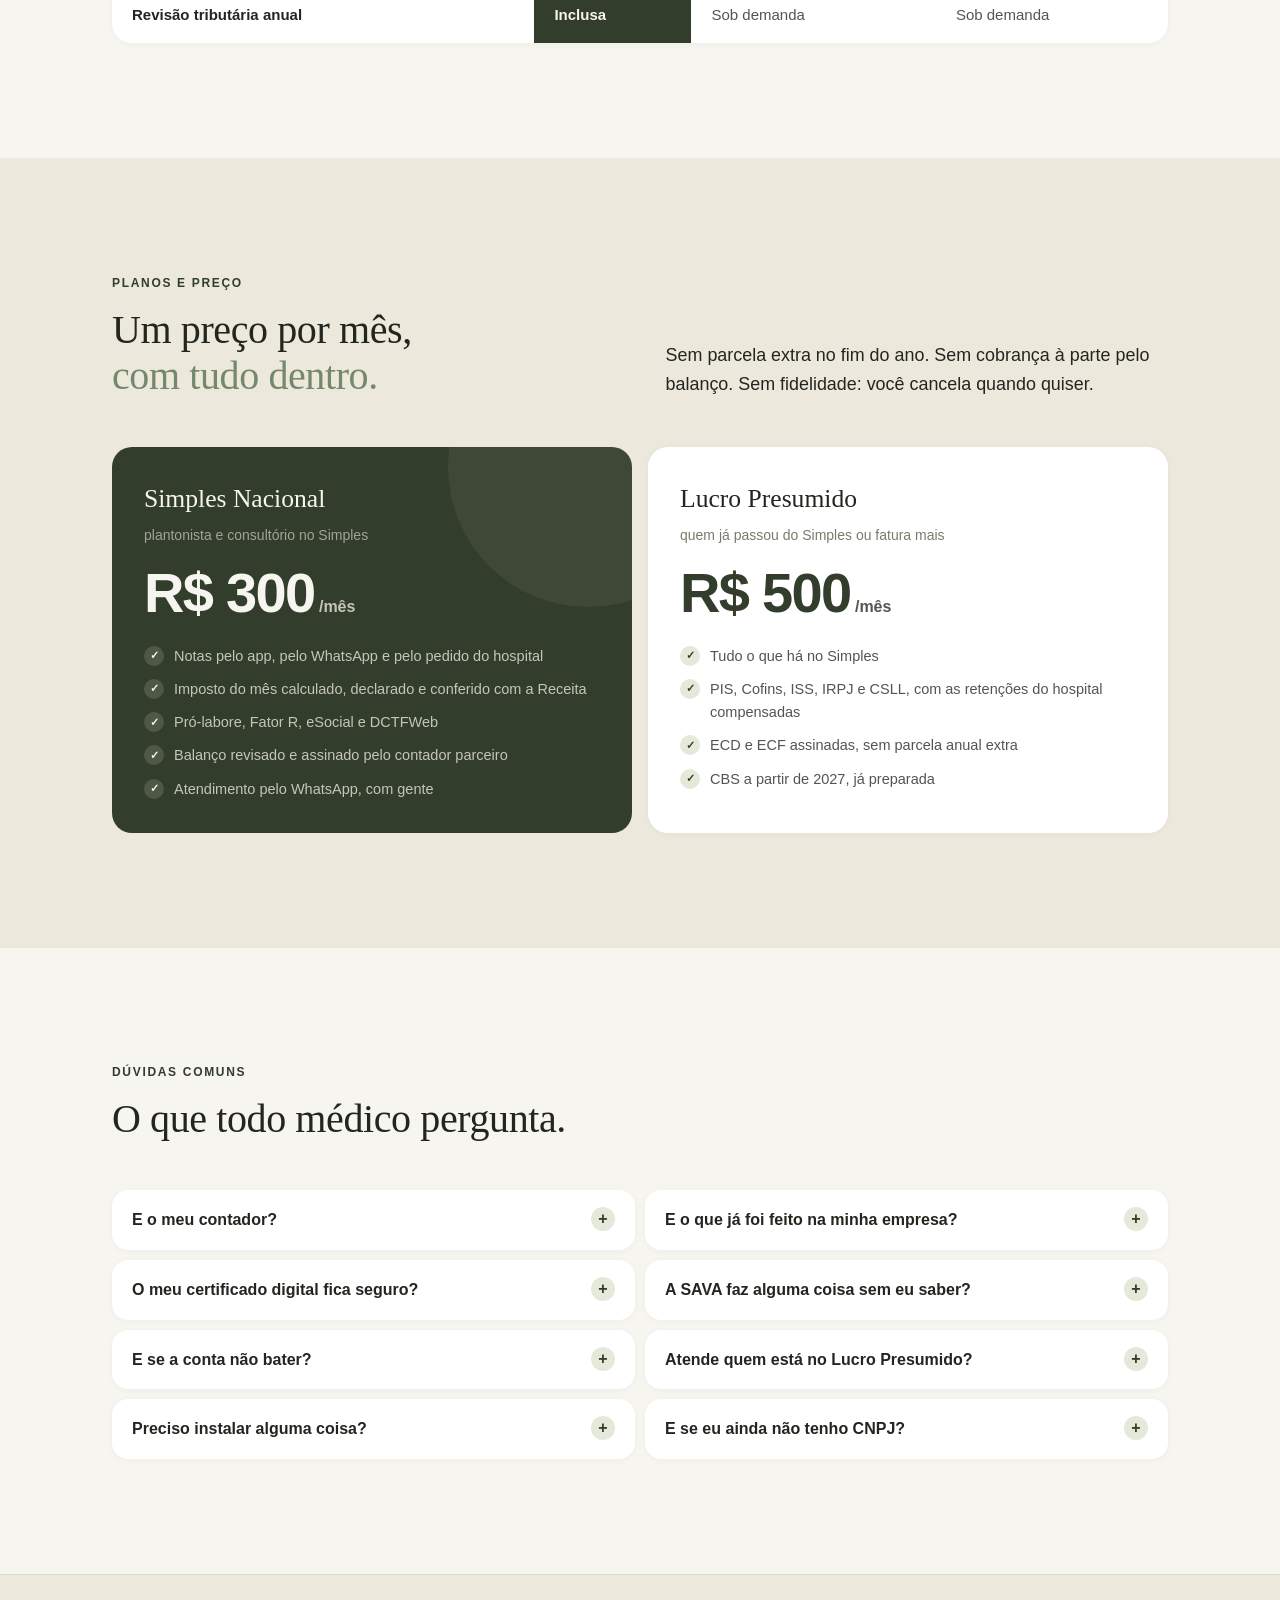
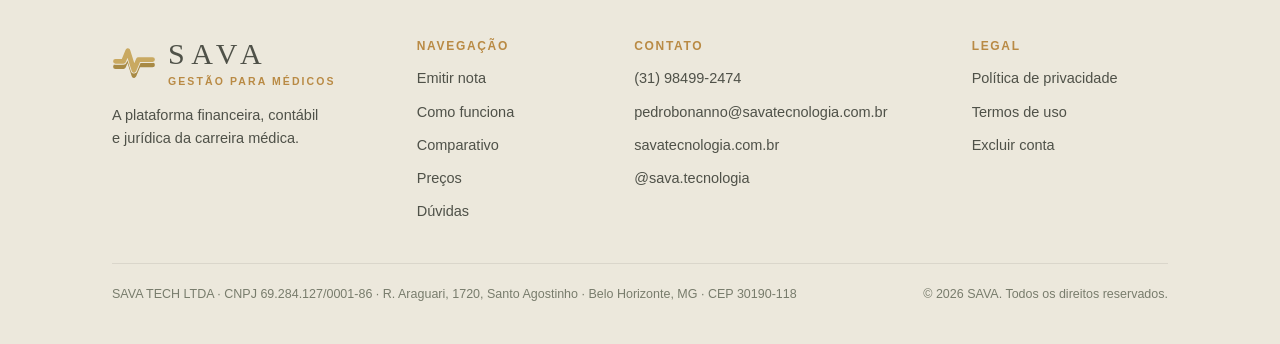
==== commit c33b1746: ""Quero a SAVA" do menu abre o WhatsApp, e a seção do formulário sai do site Pedido do Pedro (12/11/2" ====
--- a/index.html
+++ b/index.html
@@ -37,14 +37,13 @@
 
   VISUAL: o design system do app (lina-ui/design/design.md e lina-ui/handoff-landing/),
   pedido do Felipe em 26/10/2026 no lugar do "palco escuro" da apresentação. Creme como
-  fundo, sage-deep em duas seções de peso (como funciona e o formulário), serifa só em
+  fundo, sage-deep numa seção de peso (como funciona; a do formulário saiu em 12/11), serifa só em
   título, SAVA escrita na serifa como assinatura, sem mono, âmbar só onde é urgência ou
   a marca trabalhando. Paleta do app VERBATIM no primeiro :root.
 
-  FORMULÁRIO: grava na tabela `inscricoes` da SAVA Gestão (lina-gestao/supabase/
-  inscricoes.sql) e cai na caixa de entrada do CRM. `de` = `?de=` ou "anuncio:<utm_campaign>".
-  A chave `anon` é pública por desenho: só INSERE nas colunas do formulário. Na prévia
-  privada (previa.py → SAVA_PREVIA) nada é gravado.
+  CONTATO: só pelo WhatsApp. A seção do formulário ("Deixa o médico praticar a medicina") saiu em 12/11/2026, a
+  pedido do Pedro: o site não grava mais nada na tabela `inscricoes` da SAVA Gestão, e todo botão de "falar com a
+  SAVA" abre a conversa (no computador, pela ponte /whatsapp.html). O formulário antigo está no histórico do git.
 -->
 
 <style>
@@ -552,52 +551,6 @@
 .duvidas summary::after { content: "+"; flex: none; width: 24px; height: 24px; border-radius: 50%; display: grid; place-items: center; background: var(--sage-tint); color: var(--sage-deep); font-weight: 800; line-height: 1; }
 .duvidas details[open] summary::after { content: "−"; }
 .duvidas details p { padding: 0 20px 18px; color: var(--texto-2); font-size: 14.5px; }
-
-/* ---------------------------------------------------------------- formulário (seção escura 2 de 2) */
-/* Os círculos translúcidos da carteirinha, parados, no lugar do brilho dourado: a cor cheia já é o peso. */
-.final { position: relative; overflow: hidden; }
-.final::before, .final::after { content: ""; position: absolute; border-radius: 50%; pointer-events: none; background: rgba(247,245,239,.05); }
-.final::before { width: 640px; height: 640px; right: -240px; top: -280px; }
-.final::after { width: 380px; height: 380px; left: -170px; bottom: -210px; background: rgba(247,245,239,.035); }
-.final .miolo { position: relative; display: grid; grid-template-columns: minmax(0, 1fr) minmax(0, 1fr); gap: clamp(28px, 5vw, 72px); align-items: center; }
-@media (max-width: 900px) { .final .miolo { grid-template-columns: minmax(0, 1fr); } }
-.final h2 { font-size: clamp(2rem, 4vw, 3rem); line-height: 1.1; }
-.form { display: grid; gap: 12px; }
-.campo { display: grid; gap: 6px; }
-.campo span { font-size: 13.5px; font-weight: 650; color: var(--texto); }
-.campo span em { font-style: normal; font-weight: 400; color: var(--texto-3); }
-/* Campo também é pílula (design.md, regra 4: "nem campo de formulário" escapa). */
-.campo input, .campo select {
-  width: 100%; min-height: 52px; padding: 0 18px; border-radius: 999px;
-  border: 1px solid var(--chip-border); background: var(--cream); color: var(--ink);
-  font-size: 16px; -webkit-appearance: none; appearance: none; transition: border-color .2s, box-shadow .2s;
-}
-.campo input::placeholder { color: var(--ink-soft); opacity: .8; }
-.campo input:focus, .campo select:focus { outline: none; border-color: var(--sage); box-shadow: 0 0 0 4px rgba(117,136,106,.18); }
-.campo select {
-  background-image: linear-gradient(45deg, transparent 50%, var(--ink-soft) 50%), linear-gradient(135deg, var(--ink-soft) 50%, transparent 50%);
-  background-position: calc(100% - 26px) 55%, calc(100% - 21px) 55%; background-size: 5px 5px; background-repeat: no-repeat; padding-right: 48px;
-}
-.campo select option { background: var(--white); }
-.campo input[aria-invalid="true"] { border-color: var(--amber); box-shadow: 0 0 0 4px rgba(185,138,68,.16); }
-.isca { position: absolute; left: -9999px; width: 1px; height: 1px; overflow: hidden; }
-.form .pilula { width: 100%; margin-top: 6px; }
-.erro { background: var(--amber-tint); color: var(--amber-deep); border-radius: 14px; padding: 12px 16px; font-size: 14.5px; font-weight: 600; }
-.form-nota { font-size: 13px; color: var(--texto-3); text-align: center; }
-.form-nota a { color: var(--texto-2); text-decoration: underline; text-underline-offset: 2px; }
-.ou-zap { font-size: 14.5px; color: var(--texto-2); margin-top: 22px; }
-.ou-zap a { color: var(--texto); font-weight: 700; border-bottom: 1px solid var(--linha-forte); }
-.ou-zap a:hover { border-bottom-color: var(--texto); }
-/* A confirmação é o prêmio, então é ela que brilha (não o formulário): o selo verde de check do app, com halo. */
-.pronto { text-align: center; padding: 28px 8px; }
-.pronto .check {
-  width: 76px; height: 76px; border-radius: 50%; margin: 0 auto 22px; display: grid; place-items: center;
-  background: radial-gradient(circle at 35% 30%, var(--sage-light), var(--sage)); color: #233420; font-size: 34px; font-weight: 800;
-  box-shadow: 0 0 0 10px rgba(117,136,106,.14), 0 0 50px rgba(117,136,106,.45); animation: respira 4.5s ease-in-out infinite;
-}
-.pronto h3 { font-size: clamp(26px, 3vw, 34px); }
-.pronto p { color: var(--texto-2); margin-top: 12px; }
-.pronto .pilula { margin-top: 22px; }
 
 /* ---------------------------------------------------------------- rodapé e barra fixa */
 /* Rodapé do site oficial (11/11/2026), no desenho do site antigo: logo + frase, três colunas (navegação, contato,
@@ -994,7 +947,7 @@
     </nav>
     <div class="topo-acoes">
       <a class="zap-link" href="https://wa.me/5531984992474?text=Oi%2C%20vim%20pelo%20site%20e%20quero%20saber%20mais%20da%20SAVA." target="_blank" rel="noopener">WhatsApp</a>
-      <a class="pilula" href="#comecar">Quero a SAVA</a>
+      <a class="pilula" href="https://wa.me/5531984992474?text=Oi%2C%20vim%20pelo%20site%20e%20quero%20falar%20com%20a%20SAVA." target="_blank" rel="noopener">Quero a SAVA</a>
     </div>
   </div>
 </header>
@@ -1099,7 +1052,7 @@
   <!-- ================================================================ LEMA (skill sava-landing-page, B11) -->
   <!-- A frase de benefício grande, separada do hero. Começa apagada e acende palavra por palavra, em ordem de leitura,
        conforme a pessoa rola: é luz, não movimento. A frase é a da própria página (a descrição de compartilhamento);
-       "Deixa o médico praticar a medicina" já é o título do formulário e não se repete. -->
+       a outra frase forte, "Deixa o médico praticar a medicina", saiu junto com o formulário em 12/11/2026. -->
   <section class="faixa lema-cena" id="lema">
     <div class="miolo">
       <p class="lema-grande" id="lemaGrande">Você confere as notas e paga os boletos. <span class="luz">O resto é com a SAVA.</span></p>
@@ -1291,45 +1244,6 @@
     </div>
   </section>
 
-  <!-- ================================================================ FORMULÁRIO -->
-  <section class="cena faixa escura final" id="comecar">
-    <div class="miolo">
-      <div>
-        <p class="olho">Fale com a SAVA</p>
-        <h2>Deixa o médico praticar a medicina. <span class="luz">O resto, deixa com a gente.</span></h2>
-        <p class="lead">Preencha e o seu WhatsApp abre com a mensagem pronta pra SAVA. Um dos sócios responde pra entender o seu caso e mostrar o app. Sem fidelidade: você cancela quando quiser.</p>
-        <p class="ou-zap">Prefere chamar agora? <a href="https://wa.me/5531984992474?text=Oi%2C%20vim%20pelo%20site%20e%20quero%20saber%20mais%20da%20SAVA." target="_blank" rel="noopener">(31) 98499-2474</a> · seg a sex, 8h às 18h</p>
-      </div>
-
-      <div class="painel">
-        <div id="form-caixa">
-          <form class="form" id="form" novalidate>
-            <label class="campo"><span>Seu nome</span><input id="f-nome" name="nome" autocomplete="name" required maxlength="120"></label>
-            <label class="campo"><span>WhatsApp</span><input id="f-whatsapp" name="whatsapp" type="tel" inputmode="tel" autocomplete="tel" placeholder="(31) 99999 9999" required></label>
-            <label class="campo"><span>Especialidade ou momento da carreira</span><input id="f-especialidade" name="especialidade" required maxlength="80" placeholder="Plantonista · Residente de ortopedia"></label>
-            <label class="campo"><span>Você já tem CNPJ? <em>(opcional)</em></span>
-              <select id="f-cnpj" name="cnpj">
-                <option value="">Prefiro não dizer</option>
-                <option value="sim">Já tenho</option>
-                <option value="abrindo">Vou abrir nos próximos meses</option>
-                <option value="nao">Não tenho, sem previsão</option>
-              </select>
-            </label>
-            <div class="isca" aria-hidden="true"><input id="f-site" name="site" tabindex="-1" autocomplete="off"></div>
-            <p class="erro" id="erro" role="alert" hidden></p>
-            <button class="pilula" type="submit" id="enviar">Quero falar com a SAVA <span class="seta" aria-hidden="true">→</span></button>
-            <p class="form-nota">Só falamos com você sobre a SAVA. Pra sair, basta pedir na conversa. <a href="https://app.savatecnologia.com.br/privacidade" target="_blank" rel="noopener">Política de privacidade</a></p>
-          </form>
-        </div>
-        <div class="pronto" id="pronto" hidden tabindex="-1">
-          <div class="check" aria-hidden="true">✓</div>
-          <h3 id="pronto-titulo">Recebemos.</h3>
-          <p>O WhatsApp abriu com a sua mensagem pra SAVA: é só tocar em enviar. Se quiser adiantar, separe o CNPJ e o certificado digital da empresa.</p>
-          <a class="pilula" id="pronto-zap" href="https://wa.me/5531984992474" target="_blank" rel="noopener">Abrir o WhatsApp de novo <span class="seta" aria-hidden="true">→</span></a>
-        </div>
-      </div>
-    </div>
-  </section>
 </main>
 
 <footer class="rodape faixa">
@@ -1383,7 +1297,7 @@
 
 <!-- LGPD: o pixel da Meta só carrega depois do "Aceito" (ver o script). Sem ID de pixel, este cartão nunca aparece. -->
 <div class="consentimento" id="consentimento" role="dialog" aria-label="Pixel da Meta" hidden>
-  <p>Este site usa o pixel da Meta pra medir quem chega e quem se inscreve. Ele só liga se você aceitar. <a href="https://app.savatecnologia.com.br/privacidade" target="_blank" rel="noopener">Política de privacidade</a></p>
+  <p>Este site usa o pixel da Meta pra medir as visitas. Ele só liga se você aceitar. <a href="https://app.savatecnologia.com.br/privacidade" target="_blank" rel="noopener">Política de privacidade</a></p>
   <div class="consentimento-botoes"><button type="button" class="pilula mini" data-escolha="sim">Aceito</button><button type="button" class="pilula contorno mini" data-escolha="nao">Agora não</button></div>
 </div>
 
@@ -1414,9 +1328,8 @@
 
 <script>
 (() => {
-  const SUPABASE_URL = 'https://bssavikpitfzgolvymld.supabase.co'
-  const SUPABASE_ANON = 'eyJhbGciOiJIUzI1NiIsInR5cCI6IkpXVCJ9.eyJpc3MiOiJzdXBhYmFzZSIsInJlZiI6ImJzc2F2aWtwaXRmemdvbHZ5bWxkIiwicm9sZSI6ImFub24iLCJpYXQiOjE3ODk2NzE0NTEsImV4cCI6MjEwNTI0NzQ1MX0.XRvvLxmsQv38Yhs7KQ93IaT_87-lWup7ZYCGMlxgY94'
-  /* Pixel da Meta: vazio = não carrega nada. Com o ID, a inscrição dispara "Lead". */
+  /* Pixel da Meta: vazio = não carrega nada. Com o ID, mede a visita (PageView). O "Lead" saía do formulário, que
+     saiu em 12/11/2026: quando o pixel for ligado, a conversão a marcar é o clique nos botões de WhatsApp. */
   const META_PIXEL_ID = ''
 
   const $ = (s) => document.querySelector(s)
@@ -1446,11 +1359,6 @@
   const brl = (n, d = 2) => 'R$ ' + n.toLocaleString('pt-BR', { minimumFractionDigits: d, maximumFractionDigits: d })
   const pct = (n, d = 1) => (n * 100).toLocaleString('pt-BR', { minimumFractionDigits: d, maximumFractionDigits: d }) + '%'
   const espera = (ms) => new Promise((r) => setTimeout(r, ms))
-
-  const q = new URLSearchParams(location.search)
-  /* `de` diz de onde veio a inscrição: `?de=` manda; senão "site" (savatecnologia.com.br) + a campanha,
-     pra separar no CRM de quem veio pelas landings do anúncio (lp, lp2). */
-  const de = (q.get('de') || ['site', q.get('utm_campaign')].filter(Boolean).join(':')).slice(0, 40)
 
   /* LGPD (skill sava-landing-page, B10): o pixel só carrega depois do "Aceito". A escolha fica neste aparelho: sem
      escolha, o cartão aparece; "Agora não" vale até a pessoa limpar o navegador. Sem ID, nada disto acontece. */
@@ -1996,79 +1904,14 @@
     b.disabled = false
   })
 
-  /* ------------------------------------------------ barra fixa: só entre o hero e o formulário */
+  /* ------------------------------------------------ barra fixa: aparece depois que os botões do topo saem da tela */
   const barra = $('#barra')
   if ('IntersectionObserver' in window) {
     const vis = new Map()
     const io = new IntersectionObserver((es) => { es.forEach((e) => vis.set(e.target, e.isIntersecting)); barra.classList.toggle('some', [...vis.values()].some(Boolean)) }, { threshold: .1 })
-    io.observe($('.hero-acoes')); io.observe($('#comecar'))
+    io.observe($('.hero-acoes'))
   }
 
-  /* ------------------------------------------------ formulário — mesmas regras de lina-gestao/src/services/inscricoes.js */
-  function numeroWhatsApp(v) {
-    const d = String(v || '').replace(/\D/g, '')
-    if (d.length === 12 || d.length === 13) return d.startsWith('55') ? d : null
-    if (d.length === 10 || d.length === 11) return '55' + d
-    return null
-  }
-  function primeiroNome(nome) {
-    const p = String(nome).trim().split(/\s+/).filter((x) => !/^dr[a.]?\.?$/i.test(x))
-    return p[0] || nome
-  }
-  const form = $('#form'), erro = $('#erro'), botao = $('#enviar'), rotuloBotao = botao.innerHTML
-  function mostrarErro(texto, campo) {
-    erro.textContent = texto; erro.hidden = false
-    form.querySelectorAll('[aria-invalid]').forEach((el) => el.removeAttribute('aria-invalid'))
-    if (campo) { campo.setAttribute('aria-invalid', 'true'); campo.focus() }
-  }
-  function pronto(nome, zap) {
-    $('#form-caixa').hidden = true
-    $('#pronto-titulo').textContent = `Recebemos, ${primeiroNome(nome)}.`
-    if (zap) $('#pronto-zap').href = zap
-    const p = $('#pronto'); p.hidden = false; p.focus()
-  }
-  /* O ENVIO VAI PRO WHATSAPP DA SAVA (Pedro, 12/11/2026: "quando preencherem e enviarem, quero que envie direto ao wpp
-     da SAVA"). O WhatsApp da pessoa abre com a mensagem já escrita com o que ela preencheu; ela só toca em enviar. A
-     inscrição continua indo pro CRM (e o aviso por e-mail aos sócios sai dela), pra ninguém se perder se ela fechar o
-     WhatsApp sem mandar. A janela abre AINDA no toque, antes de qualquer espera: aberta depois de um await, o
-     navegador bloqueia como pop-up. Bloqueada mesmo assim, a página vai pro WhatsApp quando a gravação termina. */
-  const SAVA_ZAP = '5531984992474'
-  const CNPJ_TEXTO = { sim: 'já tenho', abrindo: 'vou abrir nos próximos meses', nao: 'não tenho, sem previsão' }
-  function mensagemPraSava({ nome, telefone, especialidade, cnpj }) {
-    const linhas = ['Oi! Vim pelo site da SAVA e quero falar com vocês.', '', `Nome: ${nome}`, `WhatsApp: ${telefone}`, `Especialidade: ${especialidade}`]
-    if (cnpj) linhas.push(`CNPJ: ${CNPJ_TEXTO[cnpj] ?? cnpj}`)
-    return linkDoZap(SAVA_ZAP, linhas.join('\n'))
-  }
-  form.addEventListener('submit', async (ev) => {
-    ev.preventDefault(); erro.hidden = true
-    const f = form.elements
-    const nome = f.nome.value.trim(), whatsapp = numeroWhatsApp(f.whatsapp.value), especialidade = f.especialidade.value.trim()
-    if (nome.length < 2) return mostrarErro('Falta o seu nome.', f.nome)
-    if (!whatsapp) return mostrarErro('Esse WhatsApp parece incompleto. Coloca com o DDD.', f.whatsapp)
-    if (!especialidade) return mostrarErro('Falta a especialidade ou o momento da carreira.', f.especialidade)
-    if (f.site.value) return pronto(nome) /* robô: finge que deu certo, não grava e não abre o WhatsApp */
-
-    const zap = mensagemPraSava({ nome, telefone: f.whatsapp.value.trim(), especialidade, cnpj: f.cnpj.value })
-    const janela = window.open(zap, '_blank')
-    if (janela) janela.opener = null
-    if (window.fbq) fbq('track', 'Lead')
-
-    botao.disabled = true; botao.textContent = 'Abrindo o WhatsApp…'
-    /* Na prévia privada (previa.py) nada é gravado: o formulário só mostra o caminho. */
-    if (window.SAVA_PREVIA) { await espera(600); return pronto(nome, zap) }
-    try {
-      const r = await fetch(`${SUPABASE_URL}/rest/v1/inscricoes`, {
-        method: 'POST', keepalive: true,
-        headers: { apikey: SUPABASE_ANON, Authorization: `Bearer ${SUPABASE_ANON}`, 'Content-Type': 'application/json', Prefer: 'return=minimal' },
-        body: JSON.stringify({ nome: nome.slice(0, 120), whatsapp, especialidade: especialidade.slice(0, 80), cnpj: f.cnpj.value || null, de: de || null }),
-      })
-      if (!r.ok) throw new Error(String(r.status))
-    } catch {
-      /* Não gravou, mas a mensagem com os dados já está no WhatsApp dela: o contato chega do mesmo jeito. */
-    }
-    pronto(nome, zap)
-    if (!janela) location.href = zap
-  })
 })()
 </script>
 </body>
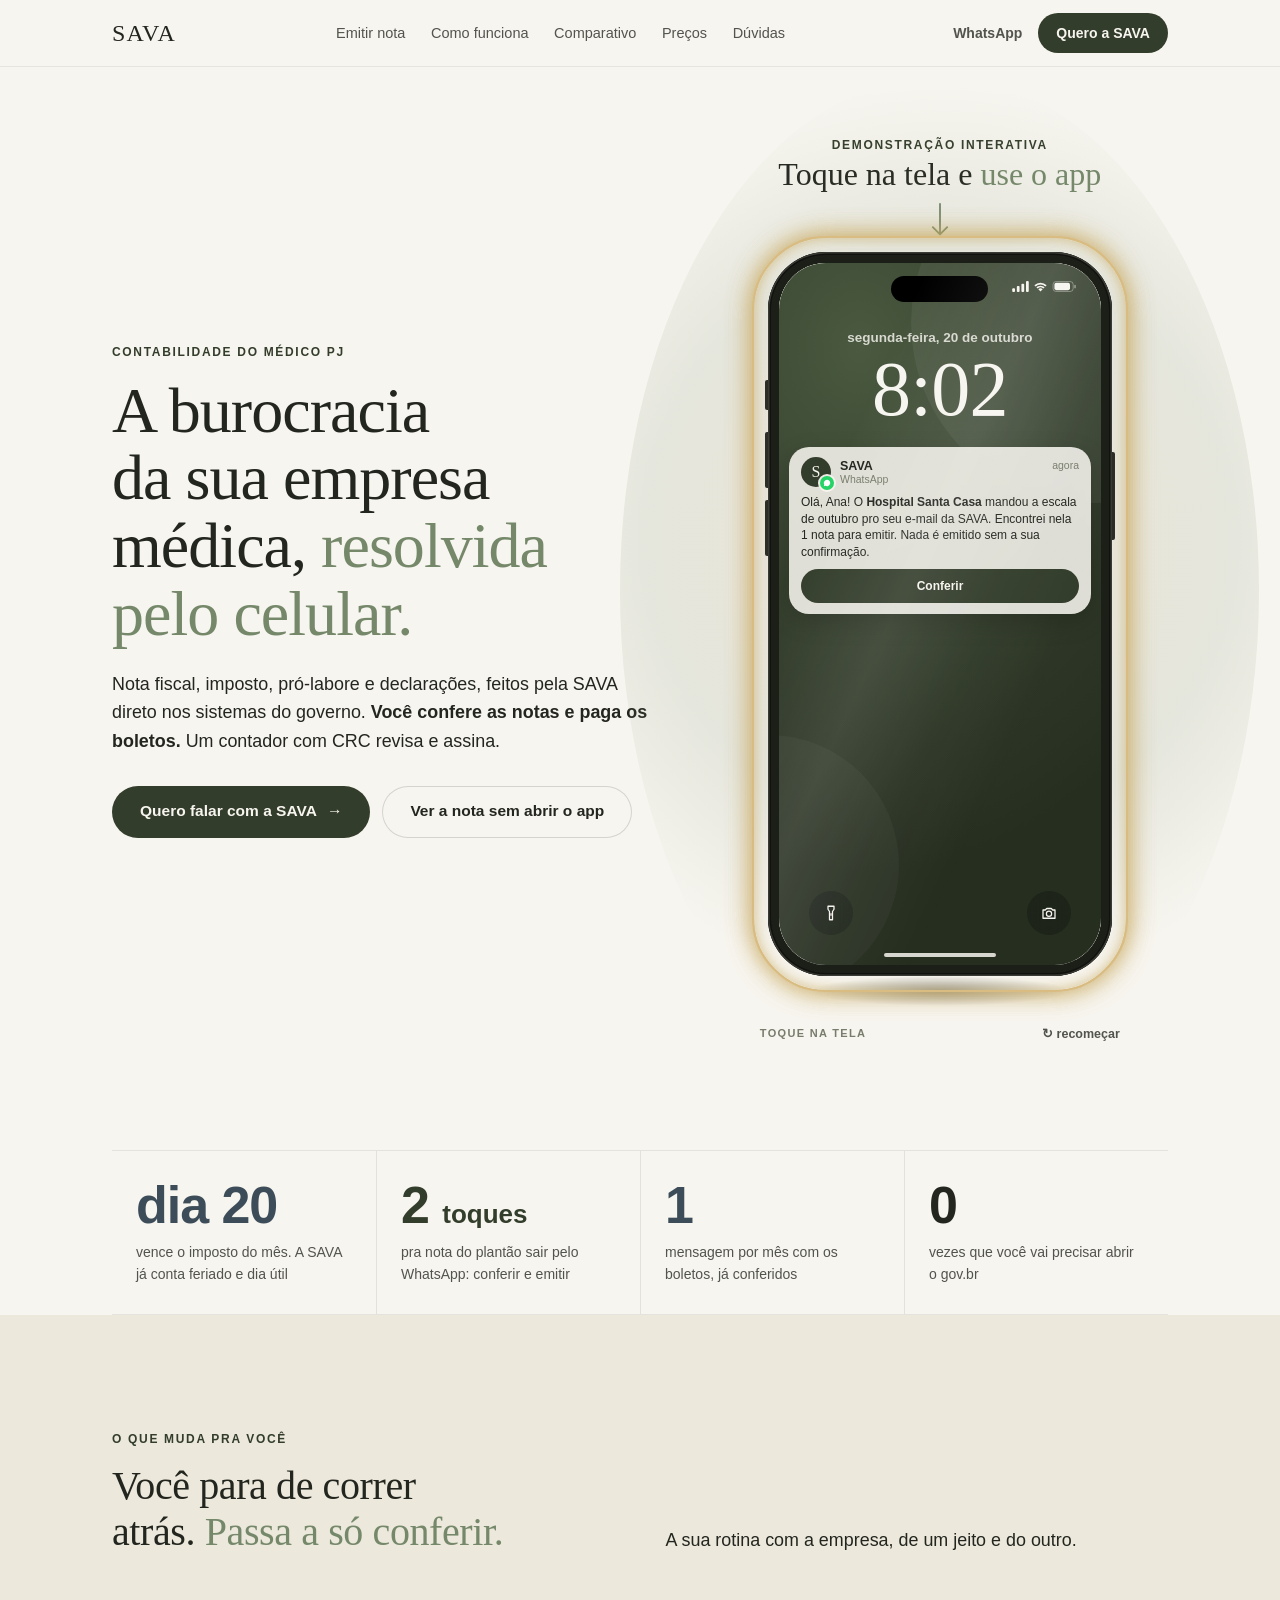
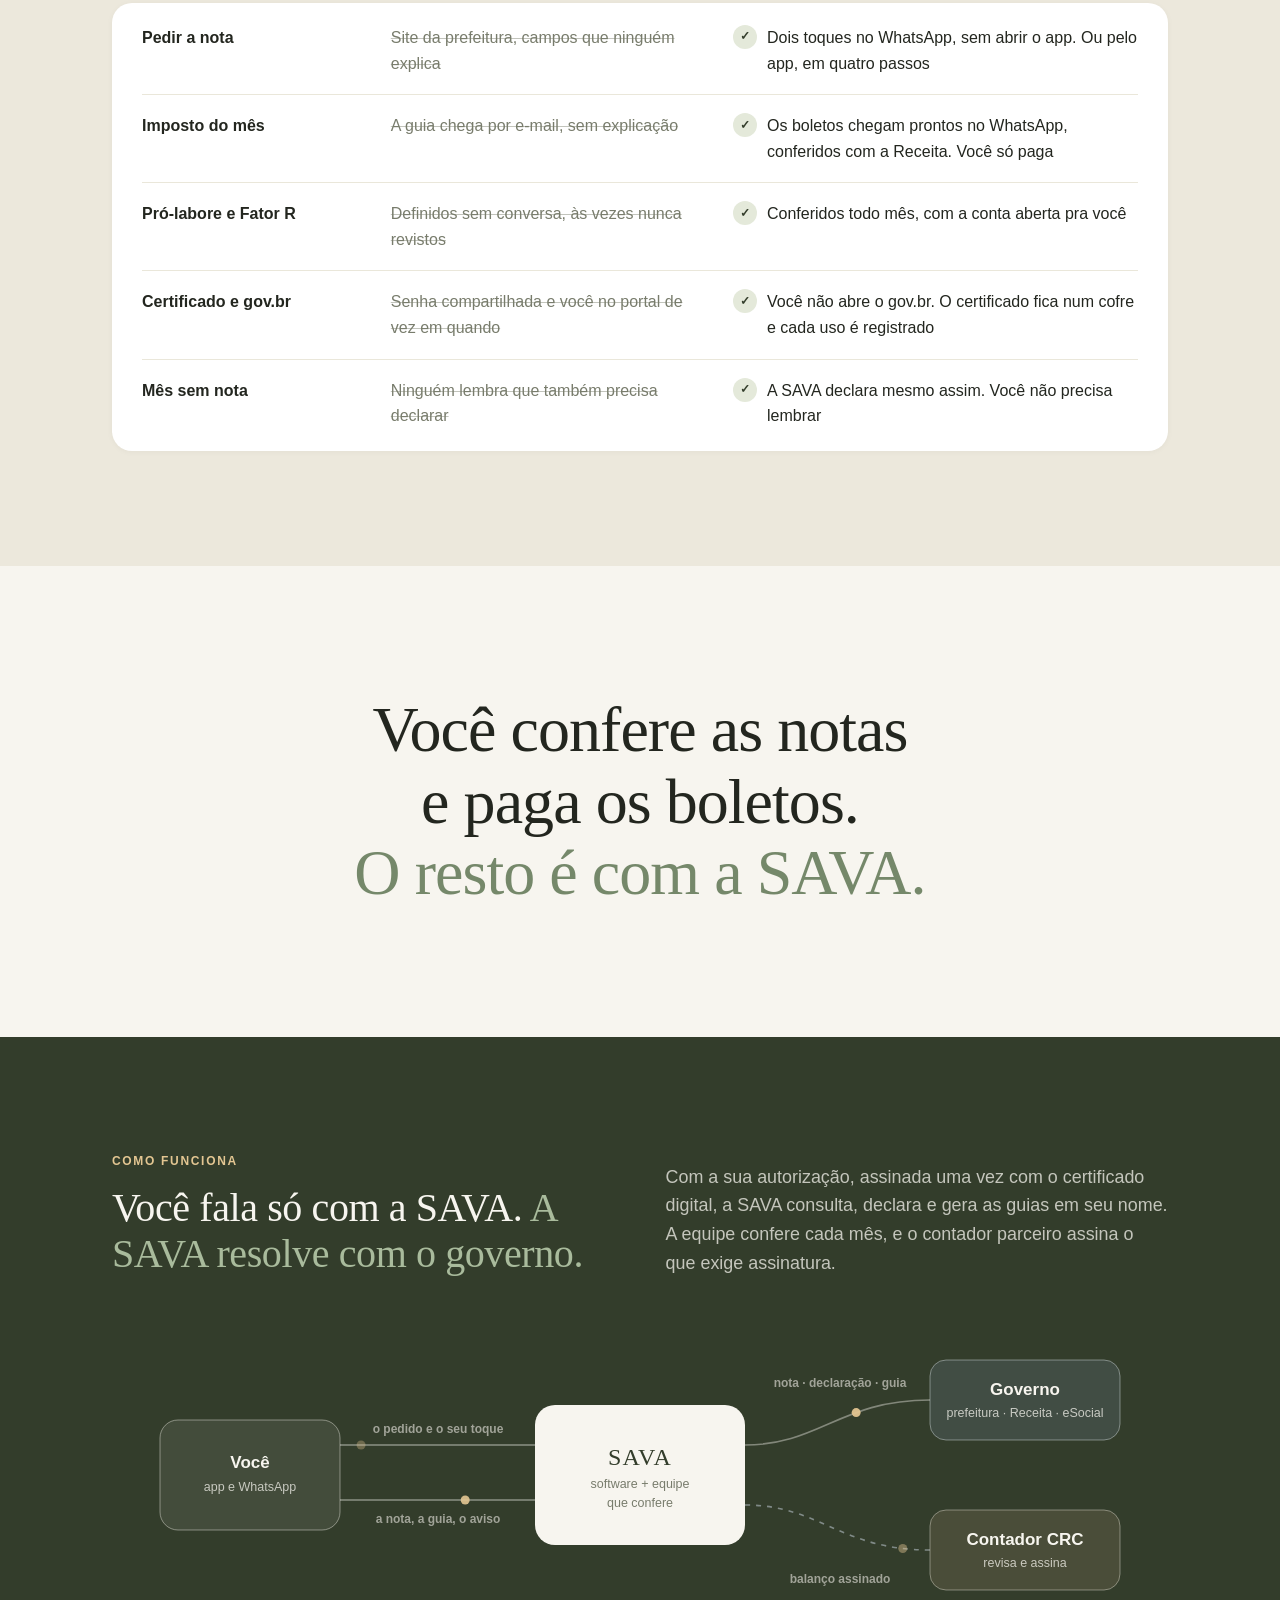
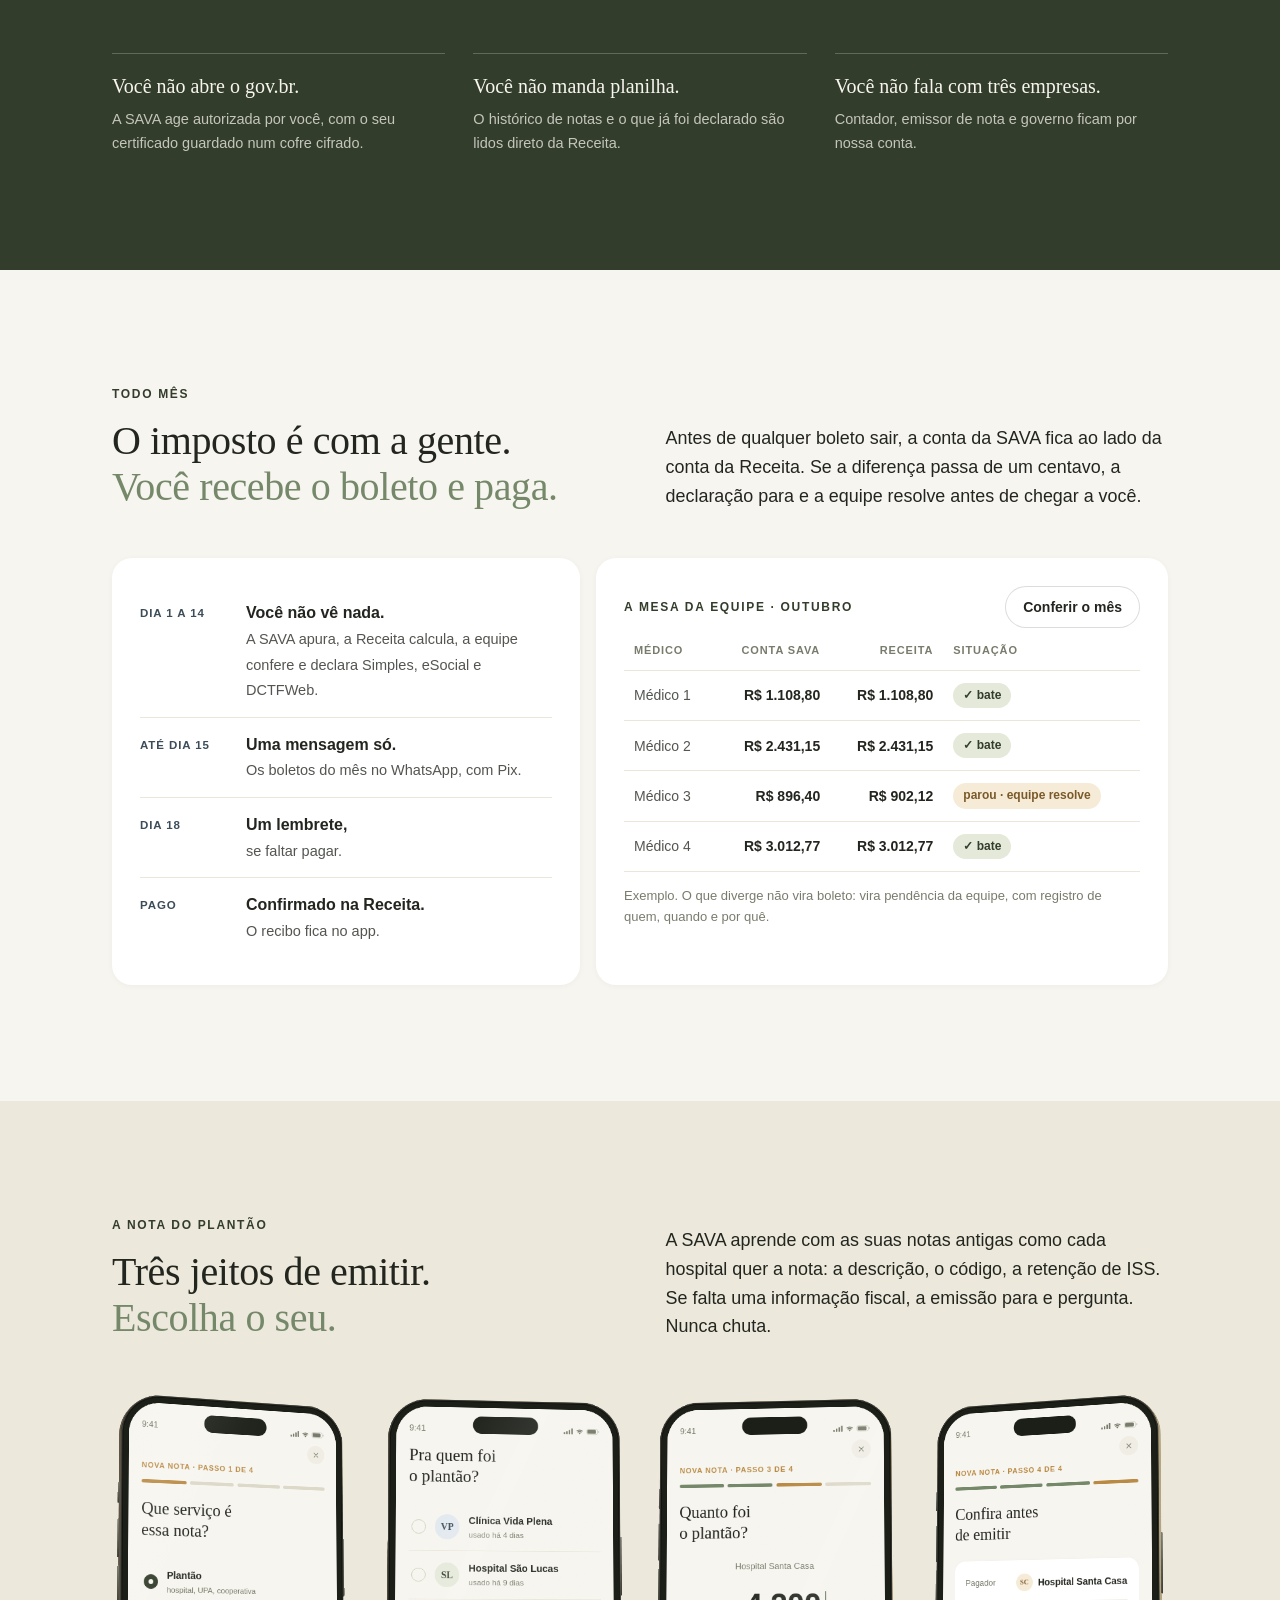
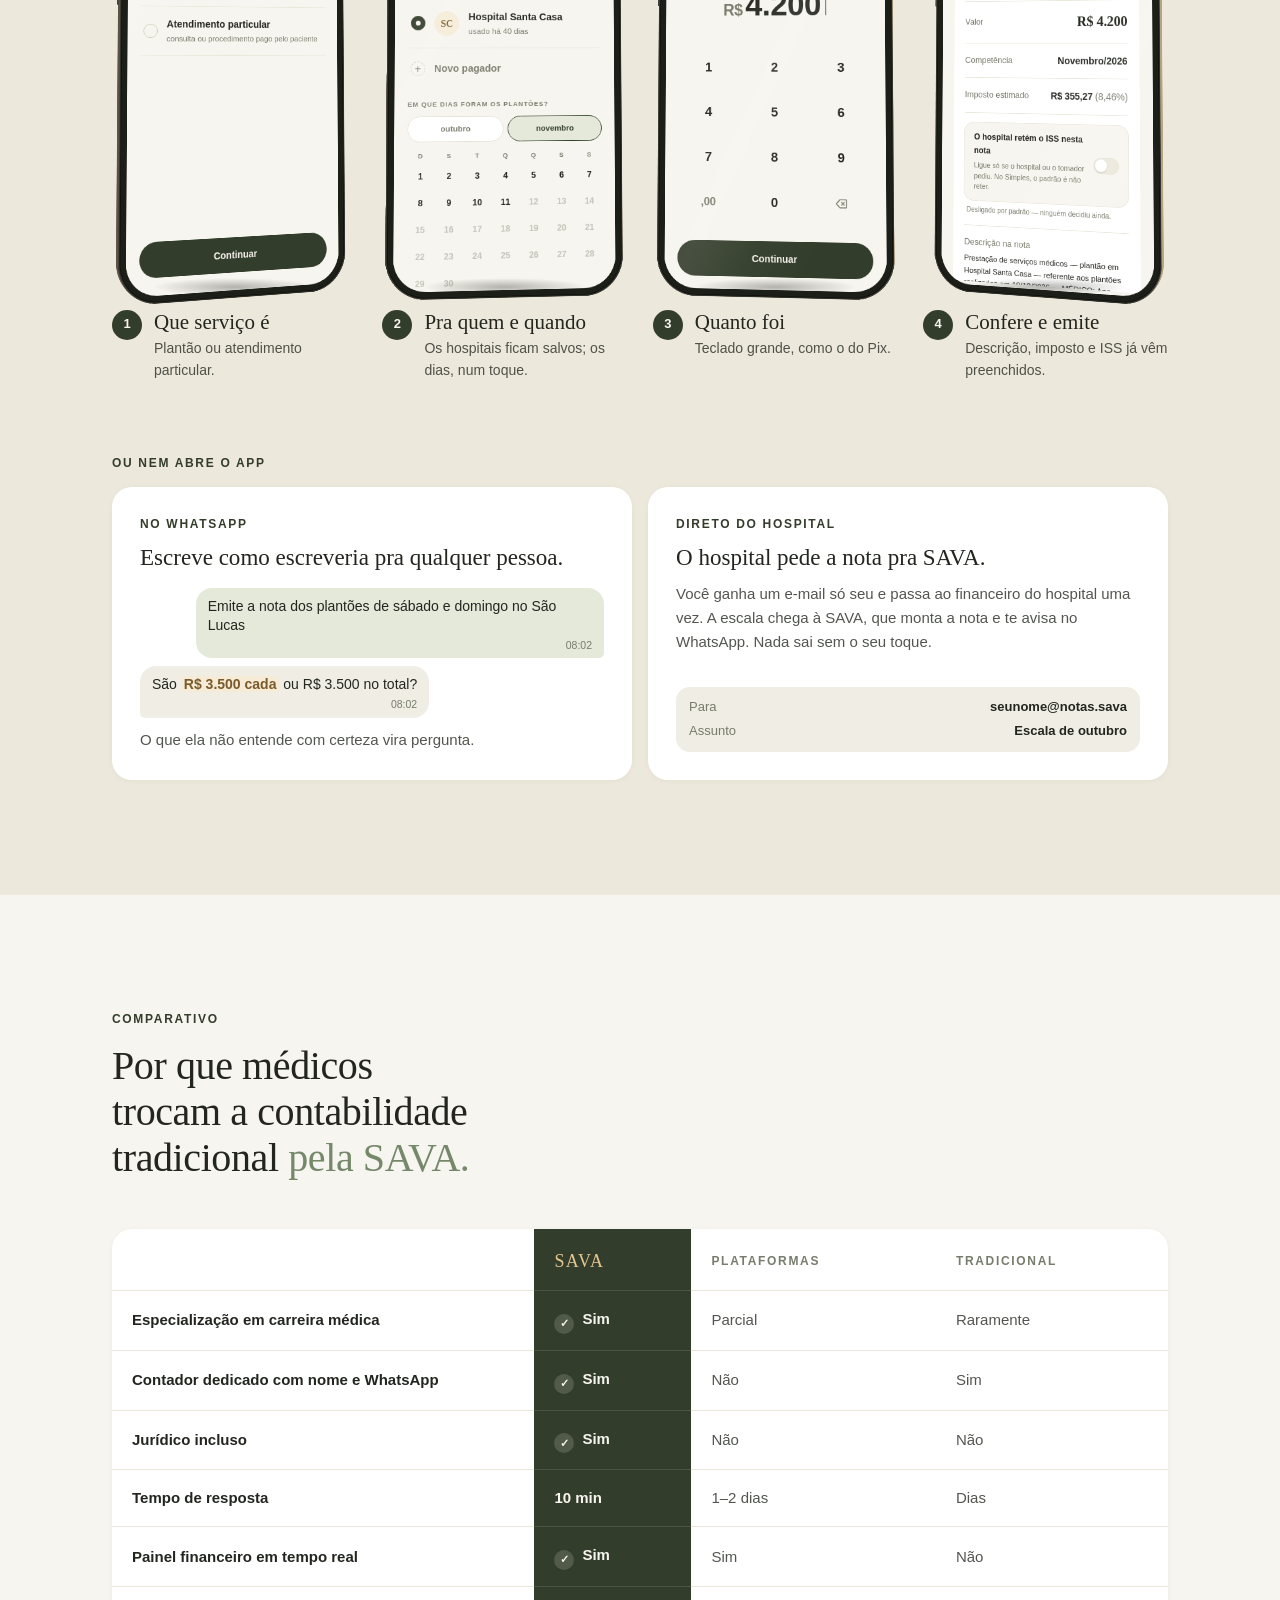
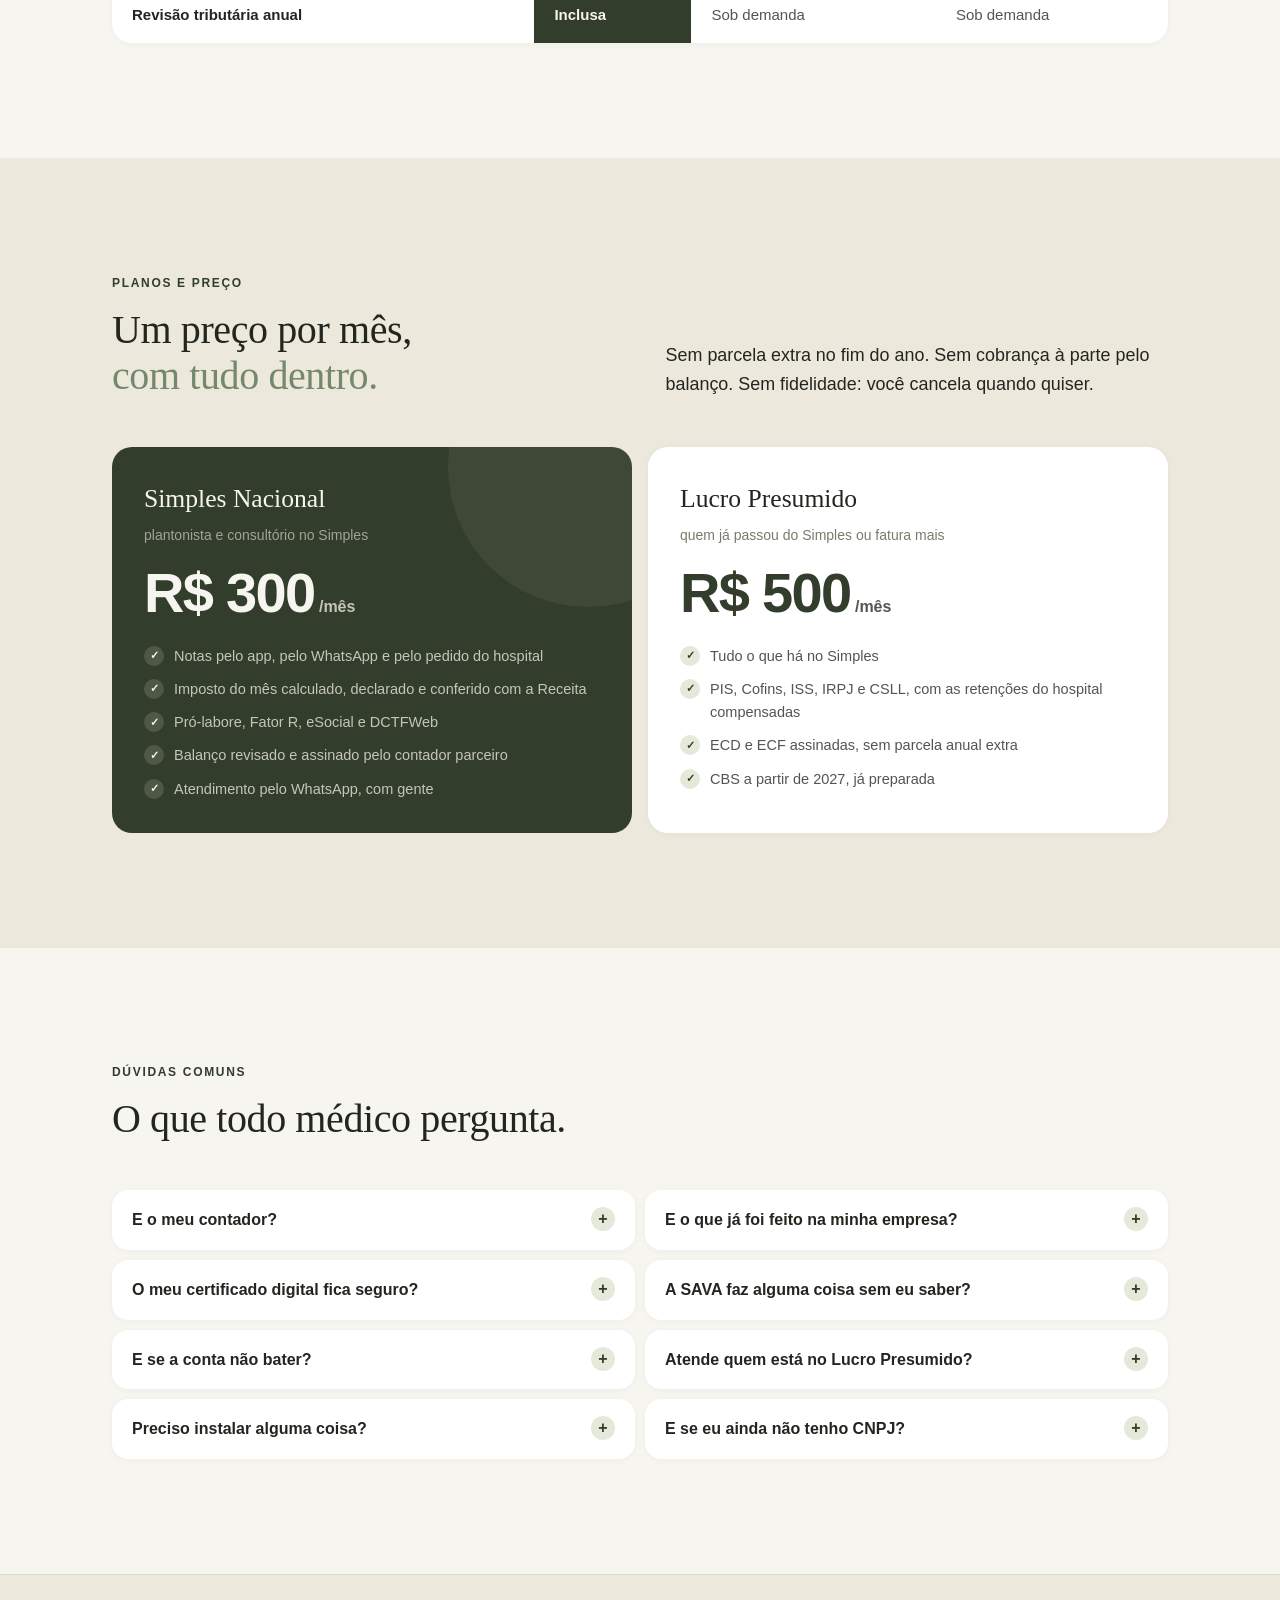
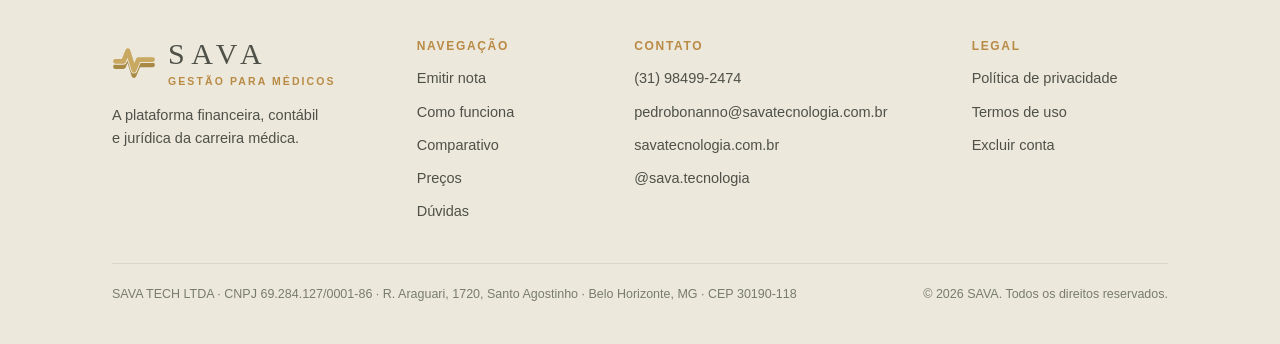
==== commit 793f1fca: "O site no celular: menu em painel, desenho em pé, conferência em duas linhas, carrossel e rodapé pro" ====
--- a/index.html
+++ b/index.html
@@ -6,6 +6,7 @@
 <title>SAVA · contabilidade do médico PJ, resolvida pelo celular</title>
 <meta name="description" content="Nota fiscal, imposto, pró-labore e declarações da sua empresa médica, feitos pela SAVA direto nos sistemas do governo. Você confere as notas e paga os boletos.">
 <meta name="theme-color" content="#F7F5EF">
+<meta name="format-detection" content="telephone=no">
 <link rel="canonical" href="https://savatecnologia.com.br/">
 <meta property="og:type" content="website">
 <meta property="og:title" content="SAVA · a burocracia da sua empresa médica, resolvida pelo celular">
@@ -98,7 +99,9 @@
 }
 
 * { box-sizing: border-box; }
-html { scroll-behavior: smooth; background: var(--cream); }
+/* scroll-padding: o topo é fixo, então o salto pra uma seção para abaixo dele, não atrás. */
+html { scroll-behavior: smooth; background: var(--cream); scroll-padding-top: 76px; }
+@media (max-width: 899px) { html { scroll-padding-top: 60px; } }
 body {
   margin: 0; background: var(--cream); color: var(--texto);
   font-family: var(--sans); font-size: 16px; line-height: 1.6;
@@ -139,13 +142,13 @@
   background: var(--pilula-fundo); color: var(--pilula-texto);
   transition: transform .2s cubic-bezier(.2,.8,.2,1), box-shadow .2s ease;
 }
-.pilula:hover { box-shadow: var(--shadow-btn); transform: translateY(-1px); }
+@media (hover: hover) { .pilula:hover { box-shadow: var(--shadow-btn); transform: translateY(-1px); } }
 .pilula:active { transform: scale(.98); }
 .pilula.contorno { background: transparent; color: var(--texto); box-shadow: inset 0 0 0 1px var(--linha-forte); }
 .pilula.contorno:hover { box-shadow: inset 0 0 0 1px var(--sage); transform: none; }
 .pilula[disabled] { opacity: .55; cursor: default; transform: none; box-shadow: none; }
 .pilula .seta { transition: transform .2s; }
-.pilula:hover .seta { transform: translateX(3px); }
+@media (hover: hover) { .pilula:hover .seta { transform: translateX(3px); } }
 
 /* Cartão branco do sistema: radius 20, sombra quase nenhuma, sem borda. */
 .painel { background: var(--white); color: var(--texto); border-radius: 20px; padding: clamp(18px, 2.4vw, 28px); box-shadow: var(--shadow-card); }
@@ -173,18 +176,55 @@
 .topo .zap-link { font-size: 14px; font-weight: 600; color: var(--texto-2); padding: 10px 8px; }
 .topo .zap-link:hover { color: var(--texto); }
 @media (max-width: 560px) { .topo .zap-link { display: none; } }
-/* Menu do site (veio do site antigo, 11/11/2026). No computador fica entre a marca e os botões; no celular desce
-   pra uma segunda linha que rola de lado, porque cinco itens não cabem ao lado da marca. */
+/* Menu do site (veio do site antigo, 11/11/2026). No computador fica entre a marca e os botões; no tablet desce pra
+   uma segunda linha; no celular vira o botão de menu, mais abaixo. */
 .menu { display: flex; align-items: center; gap: clamp(14px, 2vw, 28px); }
 .menu a { font-size: 14.5px; font-weight: 500; color: var(--texto-2); white-space: nowrap; padding: 8px 0; transition: color .15s; }
 .menu a:hover, .menu a[aria-current] { color: var(--texto); }
 .menu a:focus-visible { outline: 2px solid var(--foco); outline-offset: 4px; border-radius: 4px; }
-@media (max-width: 1023px) {
+.menu .menu-cta, .menu-botao, .menu-fundo { display: none; }
+@media (min-width: 900px) and (max-width: 1023px) {
   .topo .miolo { flex-wrap: wrap; row-gap: 4px; }
-  .menu { order: 3; flex: 1 0 100%; overflow-x: auto; scrollbar-width: none; gap: 20px; margin-inline: -4px; padding-inline: 4px; }
-  .menu::-webkit-scrollbar { display: none; }
+  .menu { order: 3; flex: 1 0 100%; gap: 20px; }
   .menu a { font-size: 14px; padding: 6px 0 2px; }
 }
+/* O CELULAR (12/11/2026: "perfeito pra quem abrir no celular"). O topo fica numa linha só, marca e botão de menu; as
+   seções abrem num painel que desce do topo, com linhas altas pro dedo. O "Quero a SAVA" do topo sai aqui: no celular
+   quem faz esse papel é o botão do hero e, depois dele, a barra fixa de baixo (um chamado por tela, não dois). */
+@media (max-width: 899px) {
+  .topo { padding-top: calc(env(safe-area-inset-top, 0px) + 6px); padding-bottom: 6px; }
+  .topo.aberto { background: var(--cream); }
+  .topo-acoes .pilula, .topo .zap-link { display: none; }
+  .topo .marca { display: inline-flex; align-items: center; min-height: 44px; padding-right: 12px; }
+  .menu-botao {
+    display: grid; align-content: center; justify-items: center; gap: 6px; width: 44px; height: 44px; margin-right: -10px;
+    border: 0; border-radius: 50%; background: none; color: var(--texto); -webkit-tap-highlight-color: transparent;
+  }
+  .menu-botao span { display: block; width: 22px; height: 2px; border-radius: 2px; background: currentColor; transition: transform .25s cubic-bezier(.2,.8,.2,1); }
+  .topo.aberto .menu-botao span:nth-child(1) { transform: translateY(4px) rotate(45deg); }
+  .topo.aberto .menu-botao span:nth-child(2) { transform: translateY(-4px) rotate(-45deg); }
+  .menu {
+    position: absolute; left: 0; right: 0; top: 100%; z-index: 2; display: grid; gap: 0;
+    padding: 4px calc(max(16px, env(safe-area-inset-right, 0px)) + 3vw) calc(22px + env(safe-area-inset-bottom, 0px)) calc(max(16px, env(safe-area-inset-left, 0px)) + 3vw);
+    max-height: calc(100vh - 56px); max-height: calc(100dvh - 56px); overflow-y: auto; overscroll-behavior: contain;
+    background: var(--cream); border-top: 1px solid var(--hairline); box-shadow: 0 30px 40px -24px rgba(35,38,32,.35);
+    visibility: hidden; opacity: 0; transform: translateY(-10px);
+    transition: opacity .2s, transform .25s cubic-bezier(.2,.8,.2,1), visibility 0s .25s;
+  }
+  .topo.aberto .menu { visibility: visible; opacity: 1; transform: none; transition-delay: 0s; }
+  .menu a:not(.pilula) {
+    display: flex; align-items: center; justify-content: space-between; min-height: 60px; padding: 0 2px;
+    font-family: var(--serif); font-size: 24px; font-weight: 500; color: var(--texto); border-bottom: 1px solid var(--linha);
+  }
+  .menu a:not(.pilula)::after { content: "→"; font-family: var(--sans); font-size: 17px; color: var(--texto-3); }
+  .menu a:not(.pilula):active { color: var(--acento); }
+  .menu .menu-cta { display: inline-flex; width: 100%; min-height: 52px; margin-top: 20px; padding: 0 28px; font-size: 16px; color: var(--pilula-texto); }
+  .menu-fundo { display: block; position: absolute; left: 0; right: 0; top: 100%; height: 100vh; height: 100dvh; z-index: 1; background: rgba(35,38,32,.42); touch-action: none; animation: fundoEntra .2s both; }
+  .menu-fundo[hidden] { display: none; }
+  html.menu-aberto { overflow: hidden; }
+  html.menu-aberto .barra { transform: translateY(110%); opacity: 0; pointer-events: none; }
+}
+@keyframes fundoEntra { from { opacity: 0; } to { opacity: 1; } }
 
 /* ---------------------------------------------------------------- hero */
 .capa { padding-block: clamp(28px, 5vw, 72px) clamp(56px, 8vw, 100px); overflow-x: clip; }
@@ -390,7 +430,6 @@
 .demo-rodape .dica-giro { font-size: 11px; font-weight: 700; letter-spacing: .12em; text-transform: uppercase; }
 .demo-rodape button { white-space: nowrap; background: none; border: 0; color: var(--texto-2); font-size: 12.5px; font-weight: 600; padding: 6px 0; }
 .demo-rodape button:hover { color: var(--texto); }
-@media (max-width: 560px) { .demo-rodape { margin-top: 14px; font-size: 11px; } .demo-rodape .dica-giro { font-size: 10px; letter-spacing: .08em; } }
 
 /* ---------------------------------------------------------------- números */
 /* Número é dinheiro de autoridade: sans 800, tabular. A cor diz o domínio, como no app: prazo e guia em aço
@@ -458,6 +497,14 @@
 .fluxo .c1 { stroke: rgba(247,245,239,.45); } .fluxo .c2 { stroke: rgba(247,245,239,.4); } .fluxo .c3 { stroke: rgba(191,203,212,.55); stroke-dasharray: 5 6; }
 /* O que corre pelos caminhos é o dourado do pulso: a marca trabalhando (design.md §8, terceiro papel do âmbar). */
 .fluxo .gota { fill: var(--amber-light); }
+/* No celular o desenho fica em pé (Você em cima, SAVA no meio, governo e contador embaixo): deitado, com 640px de
+   largura mínima, ele rolava de lado e aparecia cortado. */
+.fluxo.fluxo-v { display: none; min-width: 0; max-width: 380px; }
+@media (max-width: 719px) {
+  .fluxo-wrap { overflow: visible; }
+  .fluxo:not(.fluxo-v) { display: none; }
+  .fluxo.fluxo-v { display: block; }
+}
 .tres { display: grid; grid-template-columns: repeat(3, minmax(0, 1fr)); gap: clamp(16px, 2.4vw, 28px); margin-top: 28px; }
 @media (max-width: 820px) { .tres { grid-template-columns: minmax(0, 1fr); } }
 .tres div { border-top: 1px solid var(--linha-forte); padding-top: 16px; }
@@ -571,9 +618,21 @@
 .rodape-col h3 { font-family: var(--sans); font-size: 12px; font-weight: 700; letter-spacing: .14em; text-transform: uppercase; color: var(--amber); margin-bottom: 14px; }
 .rodape-col ul { list-style: none; margin: 0; padding: 0; display: grid; gap: 10px; }
 .rodape-col a { overflow-wrap: anywhere; }
+.rodape-base .junto { white-space: nowrap; }
 .rodape-base { display: flex; flex-wrap: wrap; justify-content: space-between; gap: 8px 24px; margin-top: 40px; padding-top: 20px; border-top: 1px solid var(--linha); font-size: 12.5px; }
 @media (max-width: 899px) { .rodape-grade { grid-template-columns: repeat(2, minmax(0, 1fr)); } .rodape-marca { grid-column: 1 / -1; } }
-@media (max-width: 480px) { .rodape-grade { grid-template-columns: minmax(0, 1fr); } }
+/* No celular: Navegação e Legal lado a lado, Contato embaixo na largura toda (o e-mail é comprido), e cada link com
+   44px de altura pro dedo (eram 20px, um colado no outro). */
+@media (max-width: 560px) {
+  .rodape-grade { gap: 28px 20px; }
+  .rodape-col:nth-of-type(2) { order: 1; }                         /* Navegação */
+  .rodape-col:nth-of-type(4) { order: 2; }                         /* Legal */
+  .rodape-col:nth-of-type(3) { order: 3; grid-column: 1 / -1; }    /* Contato */
+  .rodape-col h3 { margin-bottom: 4px; }
+  .rodape-col ul { gap: 0; }
+  .rodape-col a { display: inline-block; padding: 11px 0; }
+  .rodape-base { margin-top: 28px; }
+}
 
 /* ---------------------------------------------------------------- comparativo (veio do site antigo, 11/11/2026) */
 /* Uma tabela de verdade (leitor de tela lê linha e coluna). A coluna da SAVA é o cartão sage-deep, como o plano
@@ -597,8 +656,66 @@
   .comparar td { display: grid; gap: 2px; padding: 10px 12px 12px; font-size: 14px; border-bottom: 0; }
   .comparar td::before { content: attr(data-quem); font-size: 10.5px; font-weight: 700; letter-spacing: .12em; text-transform: uppercase; color: var(--texto-3); }
   .comparar td.sava::before { color: var(--amber-light); }
+  @media (max-width: 380px) { .comparar td { padding-inline: 10px; font-size: 13.5px; } }
   /* No celular o ::before é a etiqueta da coluna, então o ✓ da SAVA sai daqui. */
   .comparar .sim::before { content: attr(data-quem); display: block; width: auto; height: auto; margin: 0; border-radius: 0; background: none; font-size: 10.5px; color: var(--amber-light); }
+}
+
+/* ---------------------------------------------------------------- o celular (12/11/2026) */
+/* O que só vale em tela de celular e não coube ao lado da regra de cada seção. O menu está em "topo", o desenho em pé
+   em "como funciona" e o rodapé em "rodapé". */
+a, button, summary { touch-action: manipulation; -webkit-tap-highlight-color: rgba(51,61,43,.1); }
+
+/* A conferência do mês: a tabela de 4 colunas não cabia (rolava de lado e escondia a situação, que é o ponto). No
+   celular cada médico vira duas linhas: nome e situação em cima, as duas contas embaixo, cada uma com o seu rótulo. */
+@media (max-width: 560px) {
+  .conferencia { overflow: visible; }
+  .conferencia table, .conferencia tbody { display: block; min-width: 0; }
+  .conferencia thead { display: none; }
+  .conferencia tr { display: grid; grid-template-columns: minmax(0, 1fr) minmax(0, 1fr); gap: 8px 12px; padding: 14px 0; border-bottom: 1px solid var(--list-hairline); }
+  .conferencia tr:first-child { padding-top: 4px; }
+  .conferencia tr:last-child { border-bottom: 0; padding-bottom: 4px; }
+  .conferencia td { display: block; padding: 0; border: 0; }
+  .conferencia td:nth-child(1) { grid-area: 1 / 1; align-self: center; font-weight: 700; color: var(--texto); }
+  .conferencia td:nth-child(4) { grid-area: 1 / 2; justify-self: end; }
+  .conferencia td:nth-child(2) { grid-area: 2 / 1; text-align: left; }
+  .conferencia td:nth-child(3) { grid-area: 2 / 2; text-align: right; }
+  .conferencia td.r::before { display: block; margin-bottom: 1px; font-size: 11px; font-weight: 700; letter-spacing: .08em; text-transform: uppercase; color: var(--texto-3); }
+  .conferencia td:nth-child(2)::before { content: "Conta SAVA"; }
+  .conferencia td:nth-child(3)::before { content: "Receita"; }
+  .linha-acao .pilula { min-height: 44px; }
+}
+
+/* Os quatro passos da nota: no celular é um carrossel de arrastar. Os aparelhos ficam de frente (inclinados em leque
+   eles só fazem sentido lado a lado) e planos, pra letra sair nítida; os pontos embaixo dizem em que passo se está. */
+.fones-pontos { display: none; }
+@media (max-width: 900px) {
+  .palco-mini { --k: .82; perspective: none; }
+  .palco-mini .escala, .palco-mini .iphone { transform-style: flat; }
+  .palco-mini .iphone { transform: none !important; will-change: auto; }
+  .palco-mini .camada { display: none; }
+  .palco-mini .frente { transform: none; -webkit-backface-visibility: visible; backface-visibility: visible; }
+  .palco-mini .botao-lado { transform: none; width: 4px; border-radius: 2px 0 0 2px; background: #2b2d27; }
+  .palco-mini .botao-lado.esq { left: -3px; }
+  .palco-mini .botao-lado.dir { right: -3px; border-radius: 0 2px 2px 0; }
+  .fones-pontos { display: flex; justify-content: center; align-items: center; gap: 8px; margin-top: 6px; }
+  .fones-pontos i { width: 8px; height: 8px; border-radius: 50%; background: var(--linha-forte); transition: width .25s cubic-bezier(.2,.8,.2,1), background-color .25s; }
+  .fones-pontos i.atual { width: 22px; border-radius: 4px; background: var(--sage-deep); }
+  .fones-pontos span { margin-left: 6px; font-size: 12.5px; font-weight: 600; color: var(--texto-3); }
+}
+
+/* O rodapé do celular da demonstração: letra legível e o "recomeçar" com altura de toque. */
+@media (max-width: 560px) {
+  .demo-rodape { margin-top: 10px; font-size: 12.5px; }
+  .demo-rodape .dica-giro { font-size: 11px; letter-spacing: .1em; }
+  .demo-rodape button { min-height: 44px; padding: 0 2px 0 12px; font-size: 13.5px; }
+}
+/* Celular deitado: pouca altura, então a barra de baixo afina. */
+@media (max-height: 480px) and (max-width: 899px) {
+  .menu a:not(.pilula) { min-height: 48px; font-size: 20px; }
+  .menu .menu-cta { min-height: 46px; margin-top: 14px; }
+  .barra { padding-top: 6px; padding-bottom: calc(6px + env(safe-area-inset-bottom, 0px)); }
+  .barra .pilula { min-height: 42px; }
 }
 
 /* Pular pro conteúdo: invisível até o teclado chegar nele (B10). */
@@ -938,18 +1055,22 @@
 <header class="topo faixa">
   <div class="miolo">
     <a class="marca" href="#topo" aria-label="SAVA, início">SAVA</a>
-    <nav class="menu" aria-label="Seções do site">
+    <nav class="menu" id="menu" aria-label="Seções do site">
       <a href="#nota">Emitir nota</a>
       <a href="#como">Como funciona</a>
       <a href="#comparativo">Comparativo</a>
       <a href="#preco">Preços</a>
       <a href="#duvidas">Dúvidas</a>
+      <!-- Só no menu do celular: lá o botão do topo sai (a barra de baixo já é o "falar com a SAVA"). -->
+      <a class="pilula menu-cta" href="https://wa.me/5531984992474?text=Oi%2C%20vim%20pelo%20site%20e%20quero%20falar%20com%20a%20SAVA." target="_blank" rel="noopener">Quero falar com a SAVA <span class="seta" aria-hidden="true">→</span></a>
     </nav>
     <div class="topo-acoes">
       <a class="zap-link" href="https://wa.me/5531984992474?text=Oi%2C%20vim%20pelo%20site%20e%20quero%20saber%20mais%20da%20SAVA." target="_blank" rel="noopener">WhatsApp</a>
       <a class="pilula" href="https://wa.me/5531984992474?text=Oi%2C%20vim%20pelo%20site%20e%20quero%20falar%20com%20a%20SAVA." target="_blank" rel="noopener">Quero a SAVA</a>
+      <button type="button" class="menu-botao" id="menuBotao" aria-expanded="false" aria-controls="menu" aria-label="Abrir o menu"><span></span><span></span></button>
     </div>
   </div>
+  <div class="menu-fundo" id="menuFundo" hidden></div>
 </header>
 
 <main id="topo" tabindex="-1">
@@ -1082,6 +1203,23 @@
           <text class="rot" x="700" y="258" text-anchor="middle">balanço assinado</text>
           <g id="gotas"></g>
         </svg>
+        <!-- O mesmo desenho em pé, pro celular (12/11/2026): deitado ele não cabia e aparecia cortado. Decorativo pro
+             leitor de tela: a descrição está no desenho de cima. -->
+        <svg class="fluxo fluxo-v" viewBox="0 0 320 492" aria-hidden="true">
+          <path id="v1" class="c1" d="M130 88 L130 188"/>
+          <path id="v2" class="c1" d="M190 188 L190 88"/>
+          <path id="v3" class="c2" d="M110 304 C 110 352, 80 352, 80 400"/>
+          <path id="v4" class="c3" d="M210 304 C 210 352, 240 352, 240 400"/>
+          <g class="no medico"><rect x="60" y="8" width="200" height="80" rx="18"/><text class="tt" x="160" y="44" text-anchor="middle">Você</text><text class="ts" x="160" y="66" text-anchor="middle">app e WhatsApp</text></g>
+          <g class="no sava"><rect x="50" y="188" width="220" height="116" rx="20"/><text class="tt" x="160" y="236" text-anchor="middle">SAVA</text><text class="ts" x="160" y="259" text-anchor="middle">software + equipe</text><text class="ts" x="160" y="277" text-anchor="middle">que confere</text></g>
+          <g class="no gov"><rect x="6" y="400" width="148" height="84" rx="16"/><text class="tt" x="80" y="432" text-anchor="middle">Governo</text><text class="ts" x="80" y="453" text-anchor="middle">prefeitura · Receita</text><text class="ts" x="80" y="470" text-anchor="middle">eSocial</text></g>
+          <g class="no crc"><rect x="166" y="400" width="148" height="84" rx="16"/><text class="tt" x="240" y="437" text-anchor="middle">Contador CRC</text><text class="ts" x="240" y="459" text-anchor="middle">revisa e assina</text></g>
+          <text class="rot" x="118" y="134" text-anchor="end">o pedido e</text><text class="rot" x="118" y="150" text-anchor="end">o seu toque</text>
+          <text class="rot" x="202" y="134">a nota, a guia,</text><text class="rot" x="202" y="150">o aviso</text>
+          <text class="rot" x="66" y="340" text-anchor="end">nota ·</text><text class="rot" x="66" y="356" text-anchor="end">declaração ·</text><text class="rot" x="66" y="372" text-anchor="end">guia</text>
+          <text class="rot" x="254" y="348">balanço</text><text class="rot" x="254" y="364">assinado</text>
+          <g id="gotasV"></g>
+        </svg>
       </div>
       <div class="tres">
         <div class="ver"><b>Você não abre o gov.br.</b><span>A SAVA age autorizada por você, com o seu certificado guardado num cofre cifrado.</span></div>
@@ -1151,6 +1289,8 @@
           <figcaption><span class="n">4</span><span><b>Confere e emite</b><small>Descrição, imposto e ISS já vêm preenchidos.</small></span></figcaption>
         </figure>
       </div>
+      <!-- Só no celular: em que passo do carrossel se está. -->
+      <div class="fones-pontos" id="fonesPontos" aria-hidden="true"><i class="atual"></i><i></i><i></i><i></i><span>arraste pro lado</span></div>
       <p class="olho" style="margin-top:clamp(40px,6vw,72px)">Ou nem abre o app</p>
       <div class="jeitos">
         <div class="painel jeito ver">
@@ -1289,7 +1429,7 @@
       </div>
     </div>
     <div class="rodape-base">
-      <p>SAVA TECH LTDA · CNPJ 69.284.127/0001-86 · R. Araguari, 1720, Santo Agostinho · Belo Horizonte, MG · CEP 30190-118</p>
+      <p>SAVA TECH LTDA · <span class="junto">CNPJ 69.284.127/0001-86</span> · <span class="junto">R. Araguari, 1720,</span> Santo Agostinho · <span class="junto">Belo Horizonte, MG</span> · <span class="junto">CEP 30190-118</span></p>
       <p>© 2026 SAVA. Todos os direitos reservados.</p>
     </div>
   </div>
@@ -1751,6 +1891,12 @@
     /* O passo do hospital mostra os dias: rola até o calendário, como quem acabou de marcar o 19. */
     const dias = fones.find((f) => f.real.querySelector('.calendario'))
     if (dias) requestAnimationFrame(() => { const s = dias.real.querySelector('.screen-scroll'); s.scrollTop = 100 })
+    /* No celular os passos são um carrossel: o ponto aceso acompanha o aparelho que está no meio. */
+    const pontos = $$('#fonesPontos i')
+    if (pontos.length && 'IntersectionObserver' in window) {
+      const io = new IntersectionObserver((es) => { for (const e of es) if (e.isIntersecting) { const i = figs.indexOf(e.target); pontos.forEach((p, k) => p.classList.toggle('atual', k === i)) } }, { root: $('#tresFones'), threshold: .6 })
+      figs.forEach((f) => io.observe(f))
+    }
     window.addEventListener('resize', ajustar)
     ajustar()
   })()
@@ -1880,13 +2026,16 @@
 
   /* ------------------------------------------------ como funciona: o que corre por cada caminho */
   if (!quieto && 'IntersectionObserver' in window) {
-    const g = $('#gotas')
-    const gotas = ['c1', 'c2', 'c3', 'c4'].map((id, i) => {
-      const c = document.createElementNS('http://www.w3.org/2000/svg', 'circle'); c.setAttribute('r', '4.5'); c.setAttribute('class', 'gota'); g.appendChild(c)
-      return { p: document.getElementById(id), c, k: i * .25 }
+    /* Dois desenhos, um deitado (computador) e um em pé (celular): as gotas correm só no que está à mostra. */
+    const gotas = [['#gotas', ['c1', 'c2', 'c3', 'c4']], ['#gotasV', ['v1', 'v2', 'v3', 'v4']]].flatMap(([grupo, ids]) => {
+      const g = $(grupo)
+      return ids.map((id, i) => {
+        const c = document.createElementNS('http://www.w3.org/2000/svg', 'circle'); c.setAttribute('r', '4.5'); c.setAttribute('class', 'gota'); g.appendChild(c)
+        return { p: document.getElementById(id), c, k: i * .25, svg: g.ownerSVGElement }
+      })
     })
     let raf
-    const anda = () => { for (const x of gotas) { x.k = (x.k + .006) % 1; const L = x.p.getTotalLength(), pt = x.p.getPointAtLength(x.k * L); x.c.setAttribute('cx', pt.x); x.c.setAttribute('cy', pt.y); x.c.setAttribute('opacity', String(Math.sin(x.k * Math.PI))) } raf = requestAnimationFrame(anda) }
+    const anda = () => { for (const x of gotas) { if (!x.svg.getClientRects().length) continue; x.k = (x.k + .006) % 1; const L = x.p.getTotalLength(), pt = x.p.getPointAtLength(x.k * L); x.c.setAttribute('cx', pt.x); x.c.setAttribute('cy', pt.y); x.c.setAttribute('opacity', String(Math.sin(x.k * Math.PI))) } raf = requestAnimationFrame(anda) }
     new IntersectionObserver((e) => { cancelAnimationFrame(raf); if (e[0].isIntersecting) raf = requestAnimationFrame(anda) }).observe($('#como'))
   }
 
@@ -1910,7 +2059,25 @@
     const vis = new Map()
     const io = new IntersectionObserver((es) => { es.forEach((e) => vis.set(e.target, e.isIntersecting)); barra.classList.toggle('some', [...vis.values()].some(Boolean)) }, { threshold: .1 })
     io.observe($('.hero-acoes'))
+    /* E some enquanto o celular da demonstração ocupa a tela: ela cobria a parte de baixo dele (o "Abrir o app"). */
+    new IntersectionObserver((es) => { es.forEach((e) => vis.set(e.target, e.isIntersecting)); barra.classList.toggle('some', [...vis.values()].some(Boolean)) }, { threshold: .45 }).observe($('#palco3d'))
   }
+
+  /* ------------------------------------------------ menu do celular: o botão abre o painel das seções; fecha no
+     toque fora, ao escolher uma seção, no Esc e quando a tela cresce pro tamanho de computador. */
+  ;(() => {
+    const topo = $('.topo'), botao = $('#menuBotao'), fundo = $('#menuFundo'), menu = $('#menu')
+    const abrir = (sim) => {
+      topo.classList.toggle('aberto', sim); document.documentElement.classList.toggle('menu-aberto', sim)
+      botao.setAttribute('aria-expanded', String(sim)); botao.setAttribute('aria-label', sim ? 'Fechar o menu' : 'Abrir o menu')
+      fundo.hidden = !sim
+    }
+    botao.addEventListener('click', () => abrir(!topo.classList.contains('aberto')))
+    fundo.addEventListener('click', () => abrir(false))
+    menu.addEventListener('click', (e) => { if (e.target.closest('a')) abrir(false) })
+    addEventListener('keydown', (e) => { if (e.key === 'Escape' && topo.classList.contains('aberto')) { abrir(false); botao.focus() } })
+    matchMedia('(min-width: 900px)').addEventListener('change', () => abrir(false))
+  })()
 
 })()
 </script>
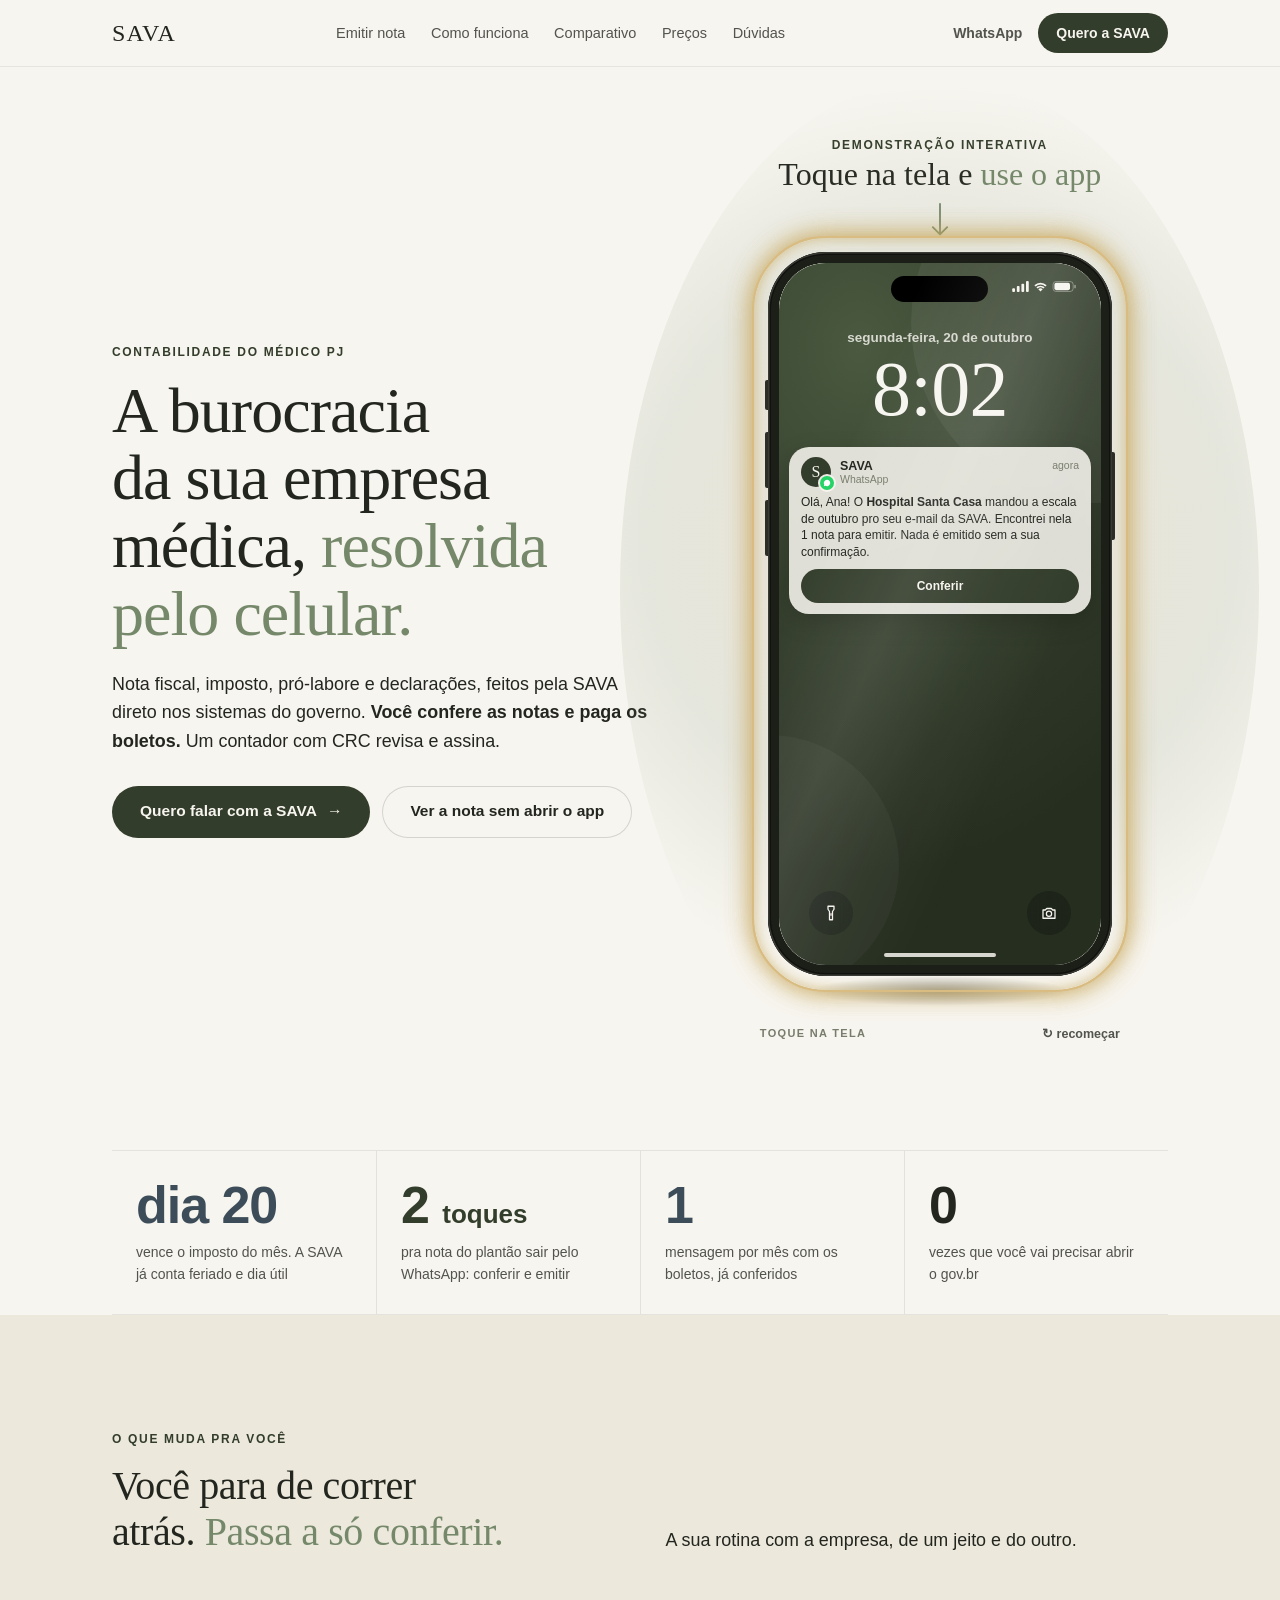
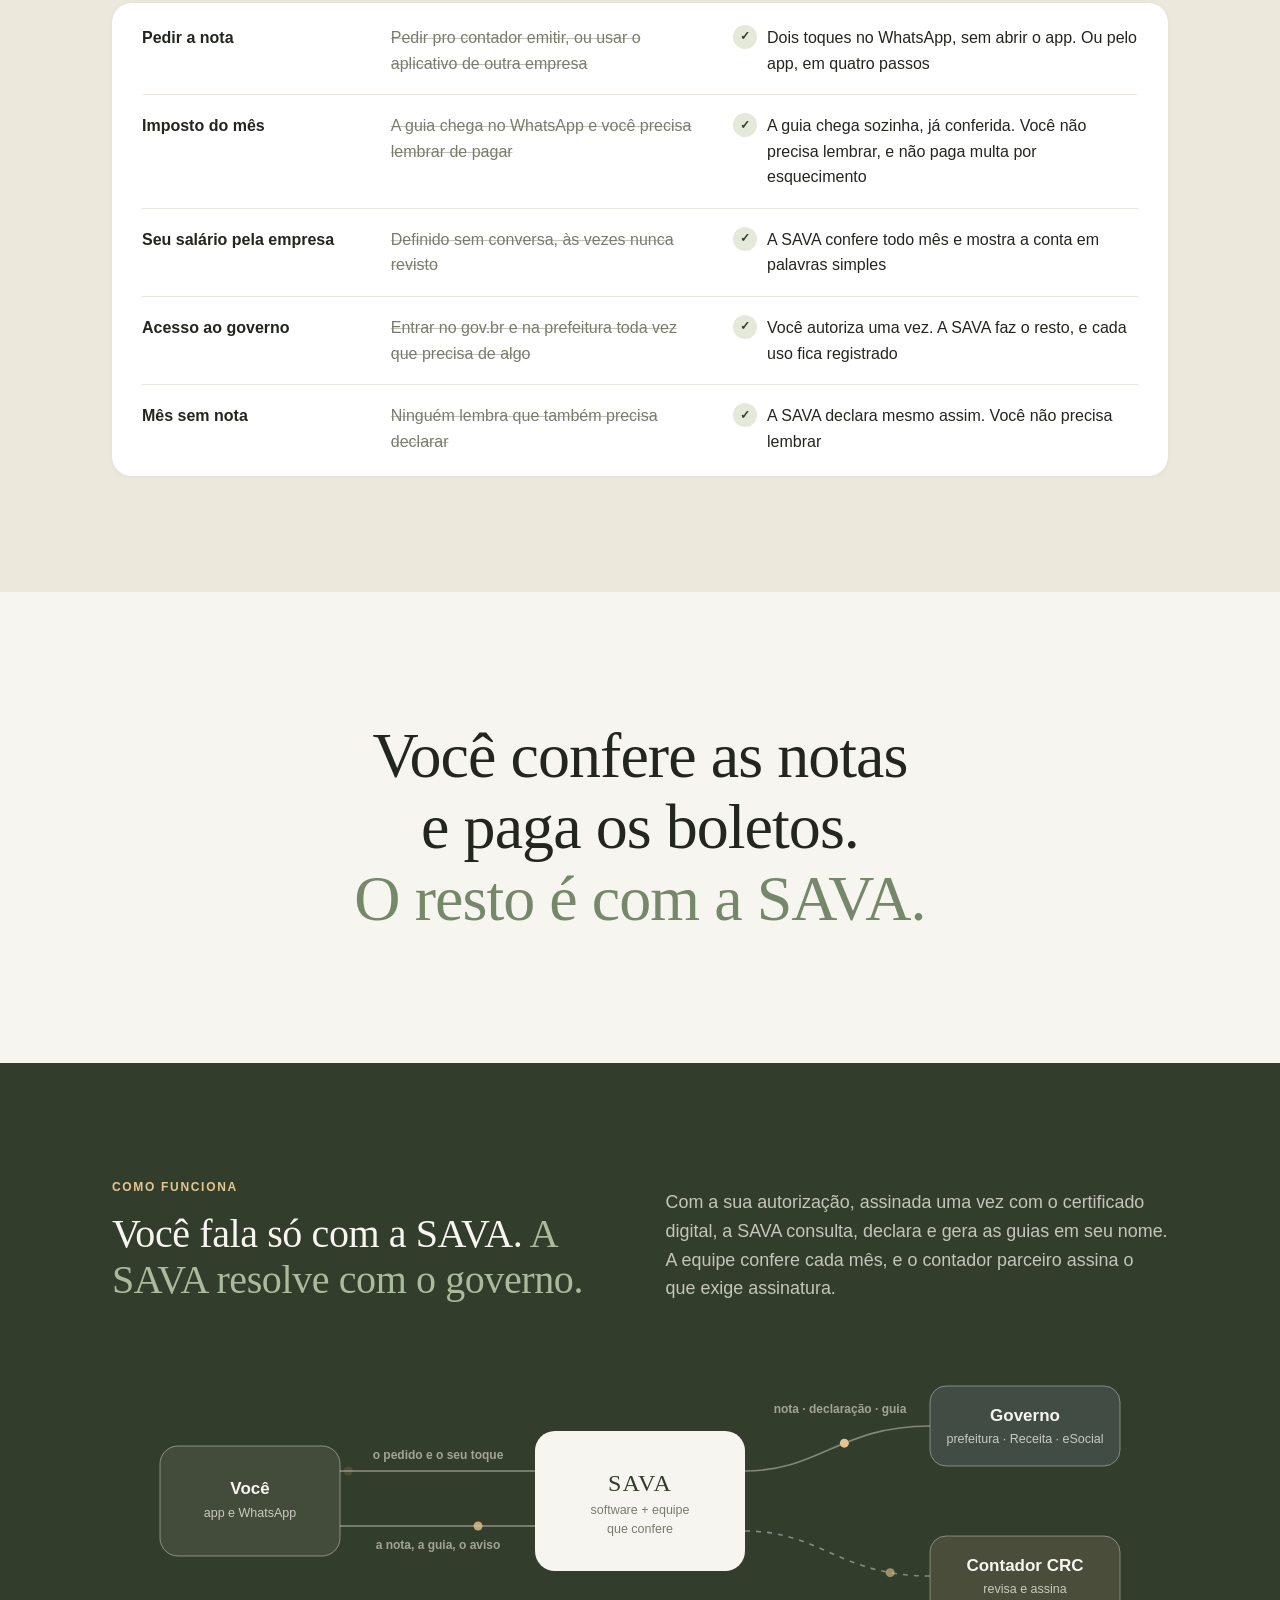
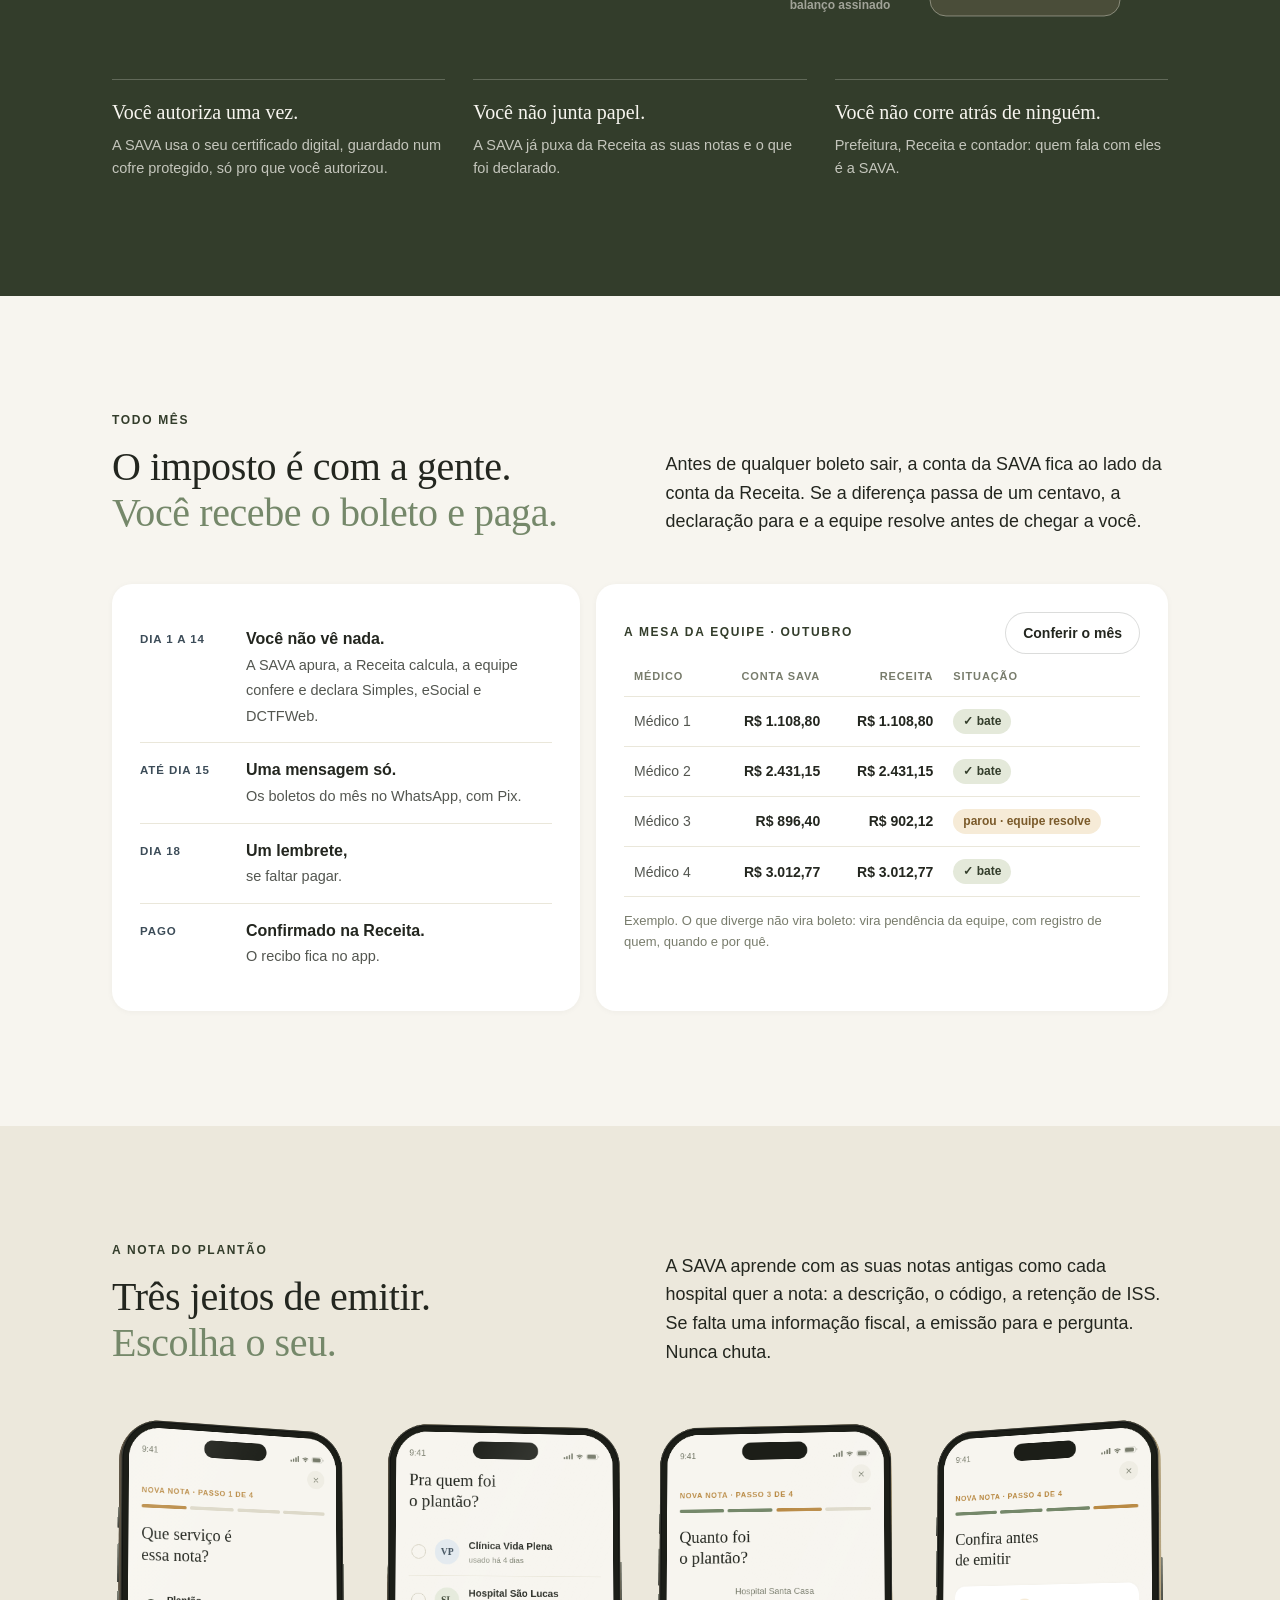
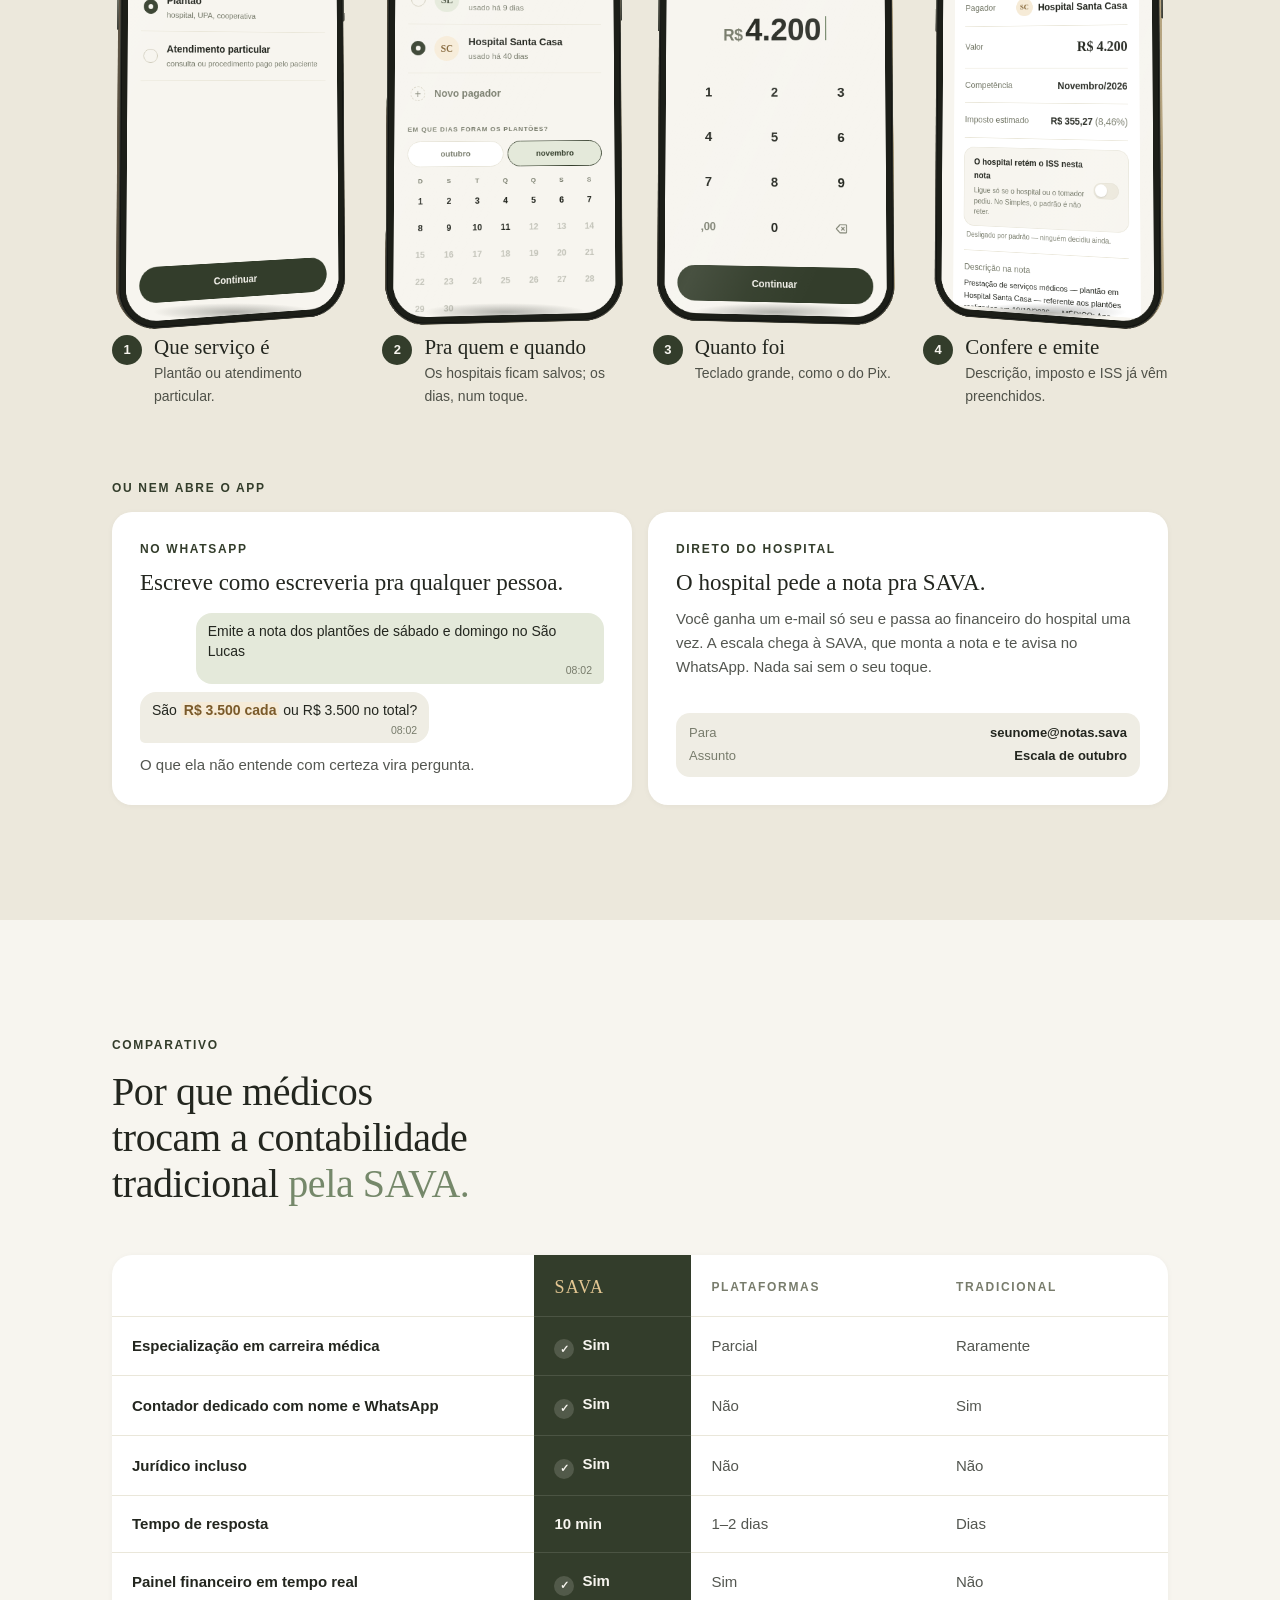
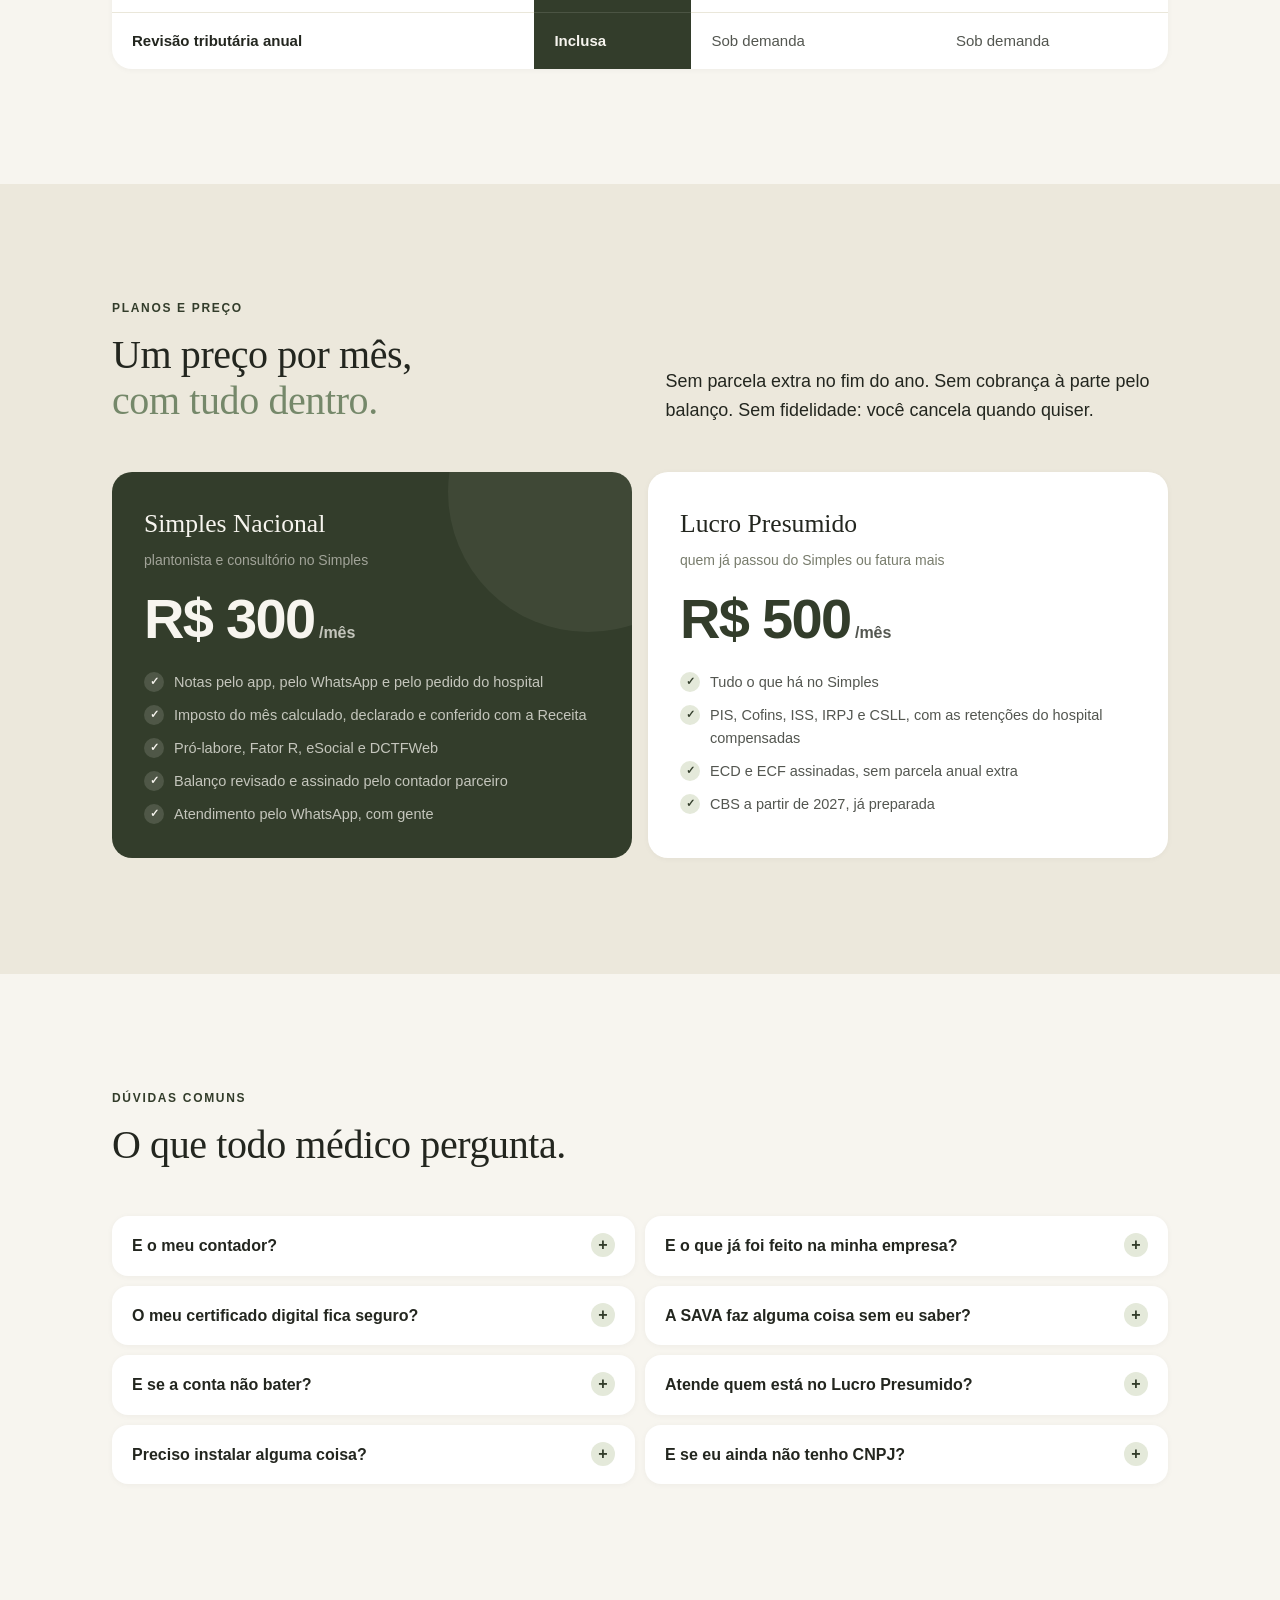
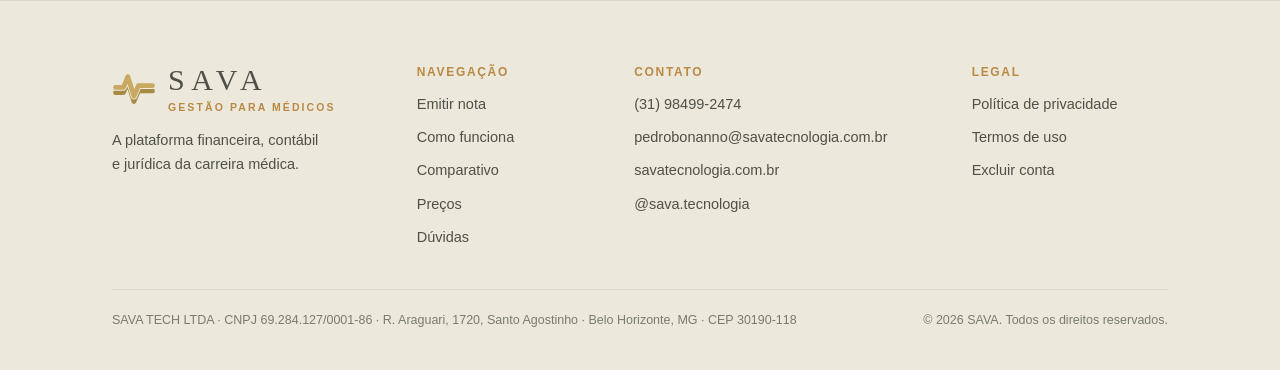
==== commit 9217638e: "Texto do site em linguagem simples, a partir das críticas dos sócios: antes/depois e Como funciona C" ====
--- a/index.html
+++ b/index.html
@@ -1161,10 +1161,10 @@
         <p class="lead">A sua rotina com a empresa, de um jeito e do outro.</p>
       </div>
       <div class="troca">
-        <div class="troca-linha ver"><div class="tema">Pedir a nota</div><div class="antes">Site da prefeitura, campos que ninguém explica</div><div class="depois">Dois toques no WhatsApp, sem abrir o app. Ou pelo app, em quatro passos</div></div>
-        <div class="troca-linha ver"><div class="tema">Imposto do mês</div><div class="antes">A guia chega por e-mail, sem explicação</div><div class="depois">Os boletos chegam prontos no WhatsApp, conferidos com a Receita. Você só paga</div></div>
-        <div class="troca-linha ver"><div class="tema">Pró-labore e Fator R</div><div class="antes">Definidos sem conversa, às vezes nunca revistos</div><div class="depois">Conferidos todo mês, com a conta aberta pra você</div></div>
-        <div class="troca-linha ver"><div class="tema">Certificado e gov.br</div><div class="antes">Senha compartilhada e você no portal de vez em quando</div><div class="depois">Você não abre o gov.br. O certificado fica num cofre e cada uso é registrado</div></div>
+        <div class="troca-linha ver"><div class="tema">Pedir a nota</div><div class="antes">Pedir pro contador emitir, ou usar o aplicativo de outra empresa</div><div class="depois">Dois toques no WhatsApp, sem abrir o app. Ou pelo app, em quatro passos</div></div>
+        <div class="troca-linha ver"><div class="tema">Imposto do mês</div><div class="antes">A guia chega no WhatsApp e você precisa lembrar de pagar</div><div class="depois">A guia chega sozinha, já conferida. Você não precisa lembrar, e não paga multa por esquecimento</div></div>
+        <div class="troca-linha ver"><div class="tema">Seu salário pela empresa</div><div class="antes">Definido sem conversa, às vezes nunca revisto</div><div class="depois">A SAVA confere todo mês e mostra a conta em palavras simples</div></div>
+        <div class="troca-linha ver"><div class="tema">Acesso ao governo</div><div class="antes">Entrar no gov.br e na prefeitura toda vez que precisa de algo</div><div class="depois">Você autoriza uma vez. A SAVA faz o resto, e cada uso fica registrado</div></div>
         <div class="troca-linha ver"><div class="tema">Mês sem nota</div><div class="antes">Ninguém lembra que também precisa declarar</div><div class="depois">A SAVA declara mesmo assim. Você não precisa lembrar</div></div>
       </div>
     </div>
@@ -1222,9 +1222,9 @@
         </svg>
       </div>
       <div class="tres">
-        <div class="ver"><b>Você não abre o gov.br.</b><span>A SAVA age autorizada por você, com o seu certificado guardado num cofre cifrado.</span></div>
-        <div class="ver"><b>Você não manda planilha.</b><span>O histórico de notas e o que já foi declarado são lidos direto da Receita.</span></div>
-        <div class="ver"><b>Você não fala com três empresas.</b><span>Contador, emissor de nota e governo ficam por nossa conta.</span></div>
+        <div class="ver"><b>Você autoriza uma vez.</b><span>A SAVA usa o seu certificado digital, guardado num cofre protegido, só pro que você autorizou.</span></div>
+        <div class="ver"><b>Você não junta papel.</b><span>A SAVA já puxa da Receita as suas notas e o que foi declarado.</span></div>
+        <div class="ver"><b>Você não corre atrás de ninguém.</b><span>Prefeitura, Receita e contador: quem fala com eles é a SAVA.</span></div>
       </div>
     </div>
   </section>
@@ -1373,7 +1373,7 @@
       </div>
       <div class="duvidas">
         <details><summary>E o meu contador?</summary><p>A SAVA faz o operacional de todo mês. Um escritório de contabilidade parceiro revisa e assina o que precisa da assinatura de um contador. Quando alguma coisa foge do comum, a SAVA avisa e chama gente, em vez de chutar.</p></details>
-        <details><summary>E o que já foi feito na minha empresa?</summary><p>A SAVA lê da Receita e do Ambiente Nacional da NFS-e o seu histórico de notas e o que já foi declarado. Você não manda planilha.</p></details>
+        <details><summary>E o que já foi feito na minha empresa?</summary><p>A SAVA lê da Receita e do Ambiente Nacional da NFS-e o seu histórico de notas e o que já foi declarado. Você não precisa juntar nada.</p></details>
         <details><summary>O meu certificado digital fica seguro?</summary><p>Ele fica num cofre cifrado, com a chave fora do banco de dados. Nem pelo app alguém consegue baixar o arquivo, e cada uso fica registrado com quem, quando e pra quê.</p></details>
         <details><summary>A SAVA faz alguma coisa sem eu saber?</summary><p>Você autoriza uma vez, com o seu certificado, e pode revogar quando quiser. Nota só sai com o seu toque. Os recibos de tudo o que foi entregue ficam no app.</p></details>
         <details><summary>E se a conta não bater?</summary><p>Quando a conta da SAVA diverge da Receita, a declaração para antes de qualquer guia sair, e a equipe resolve. Divergir é informação, nunca escolha.</p></details>
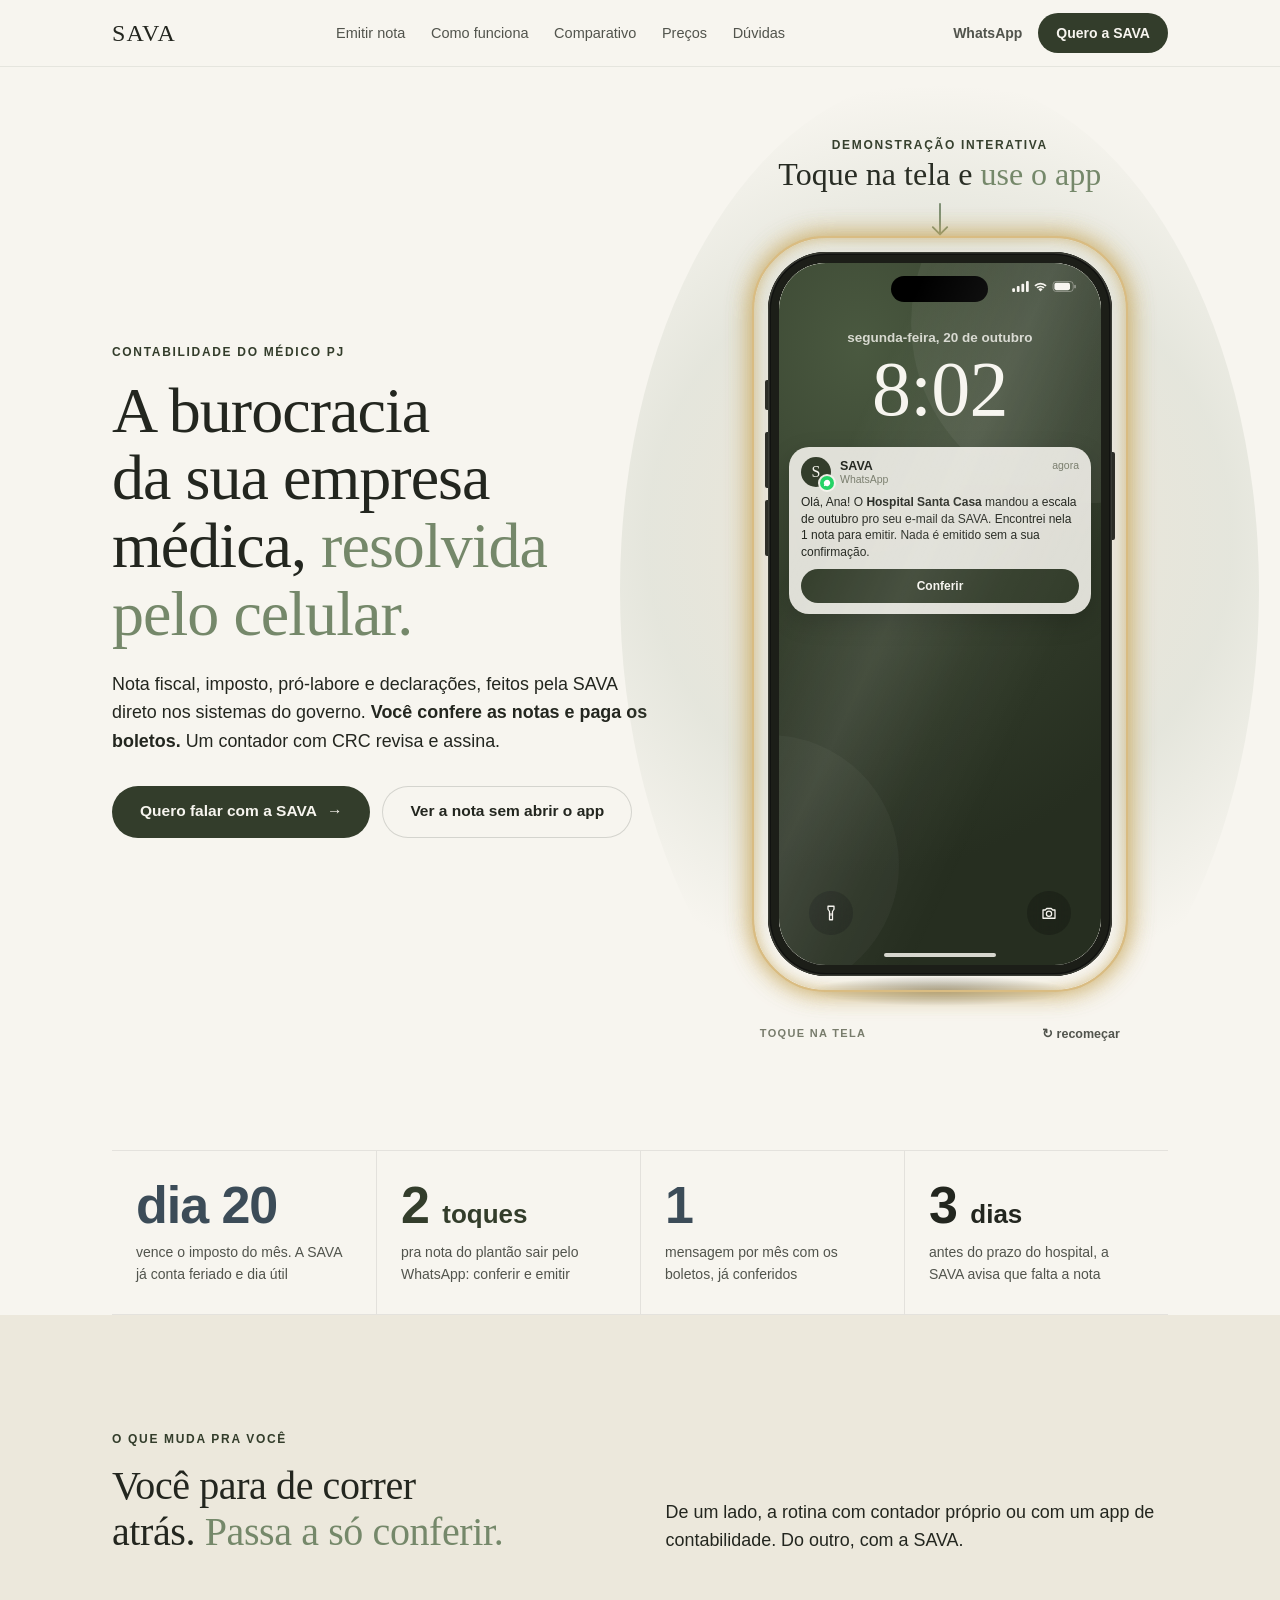
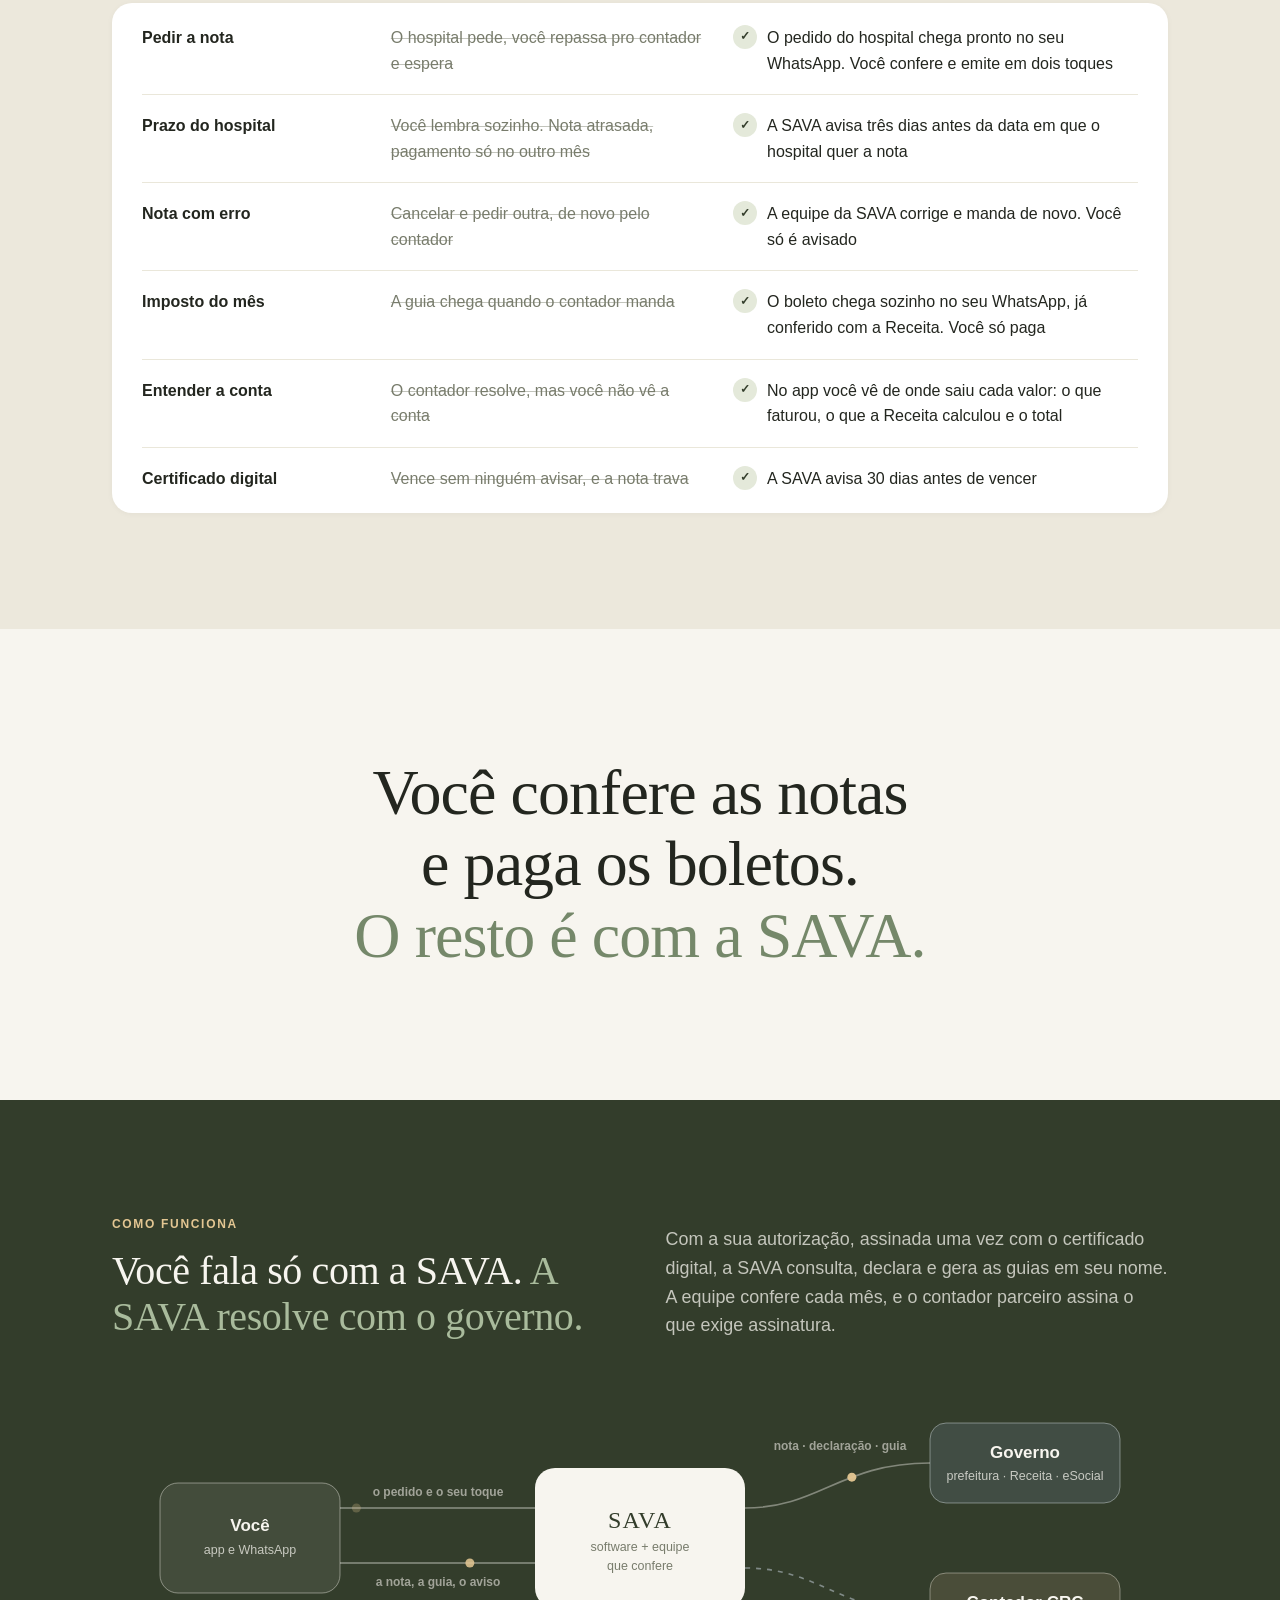
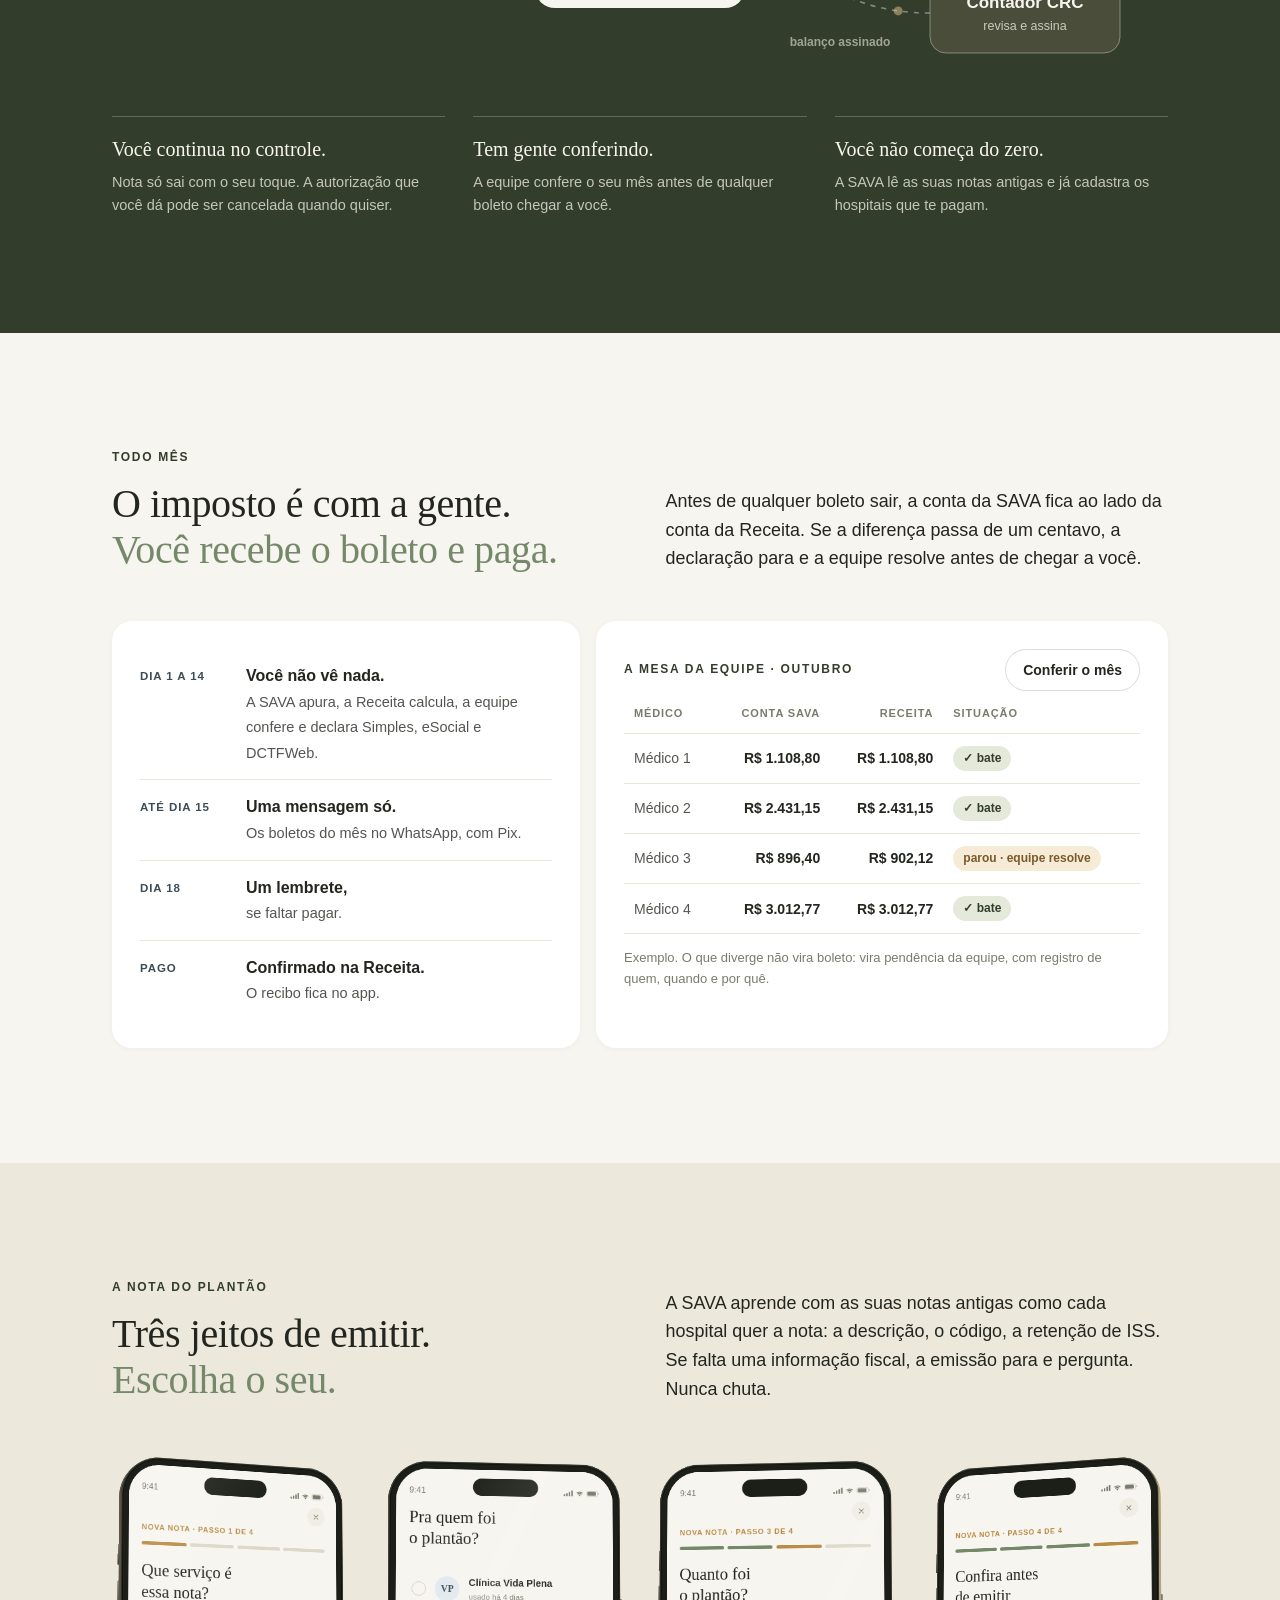
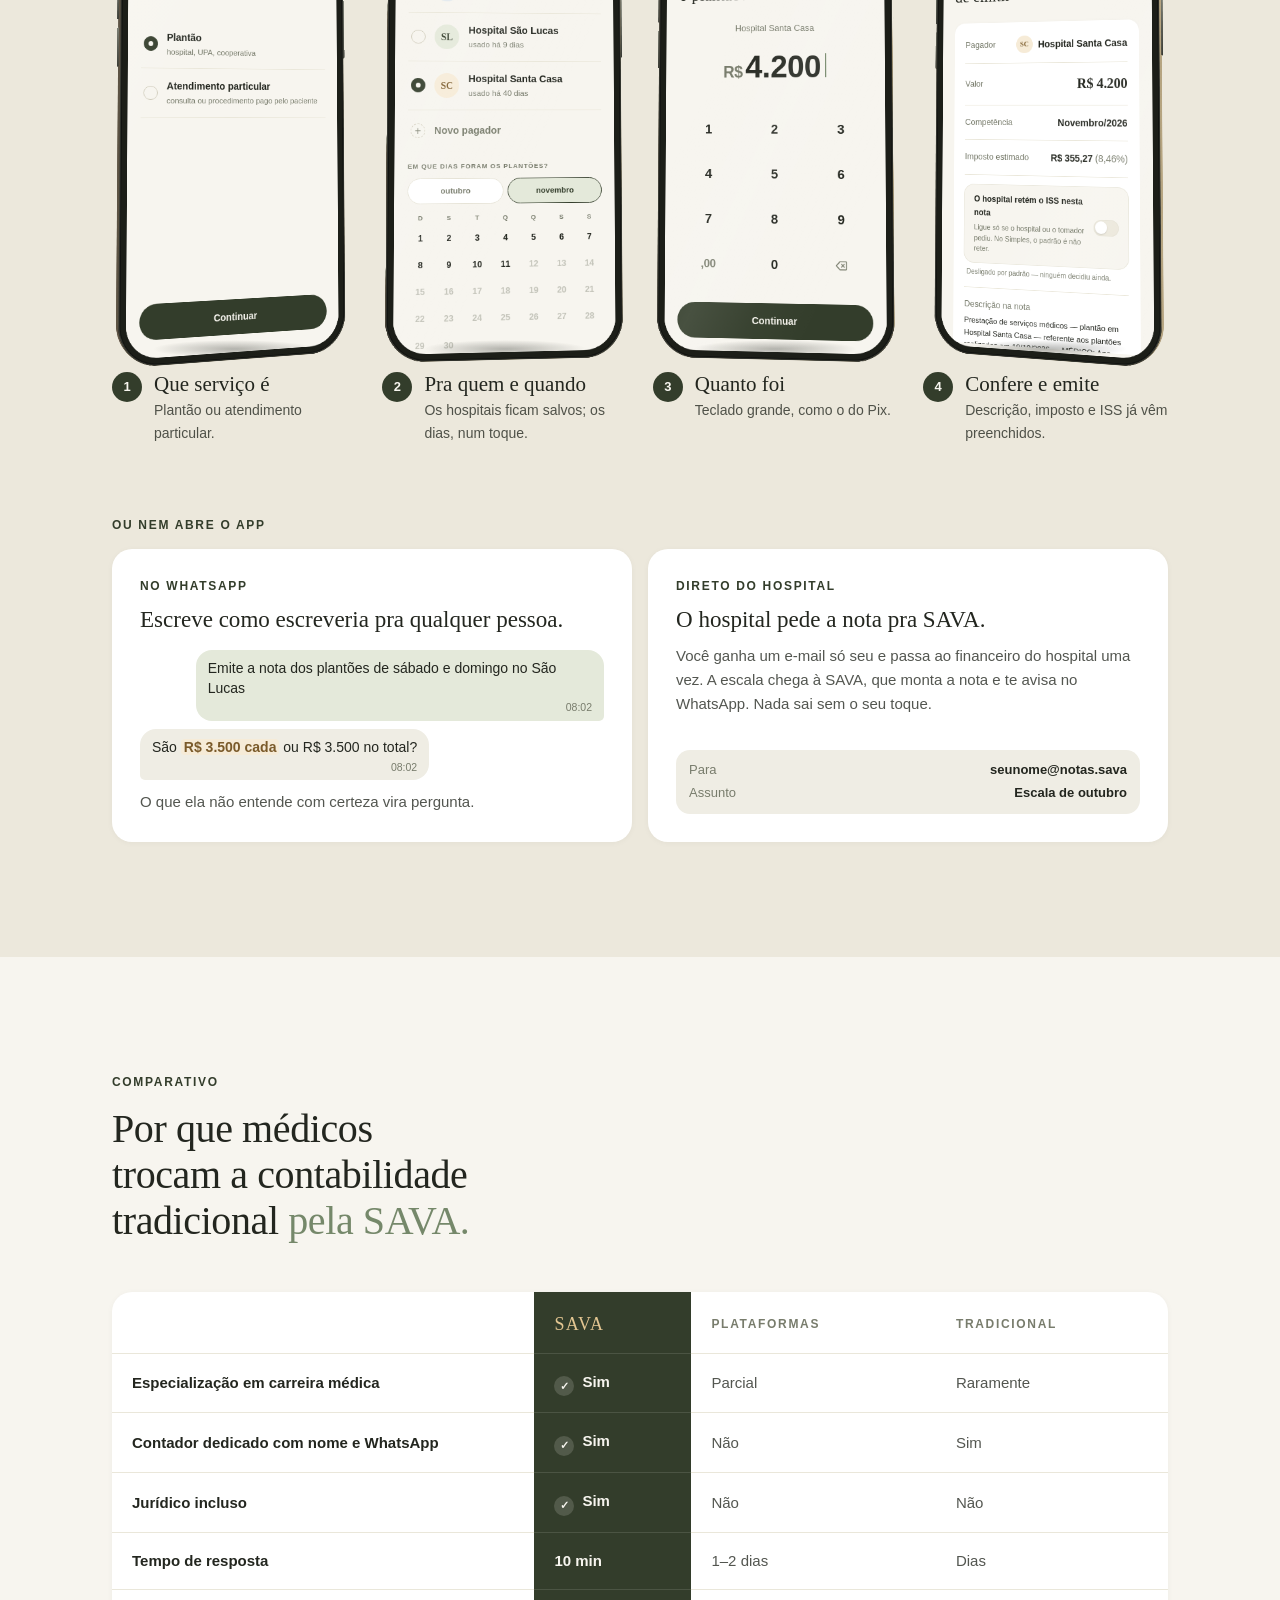
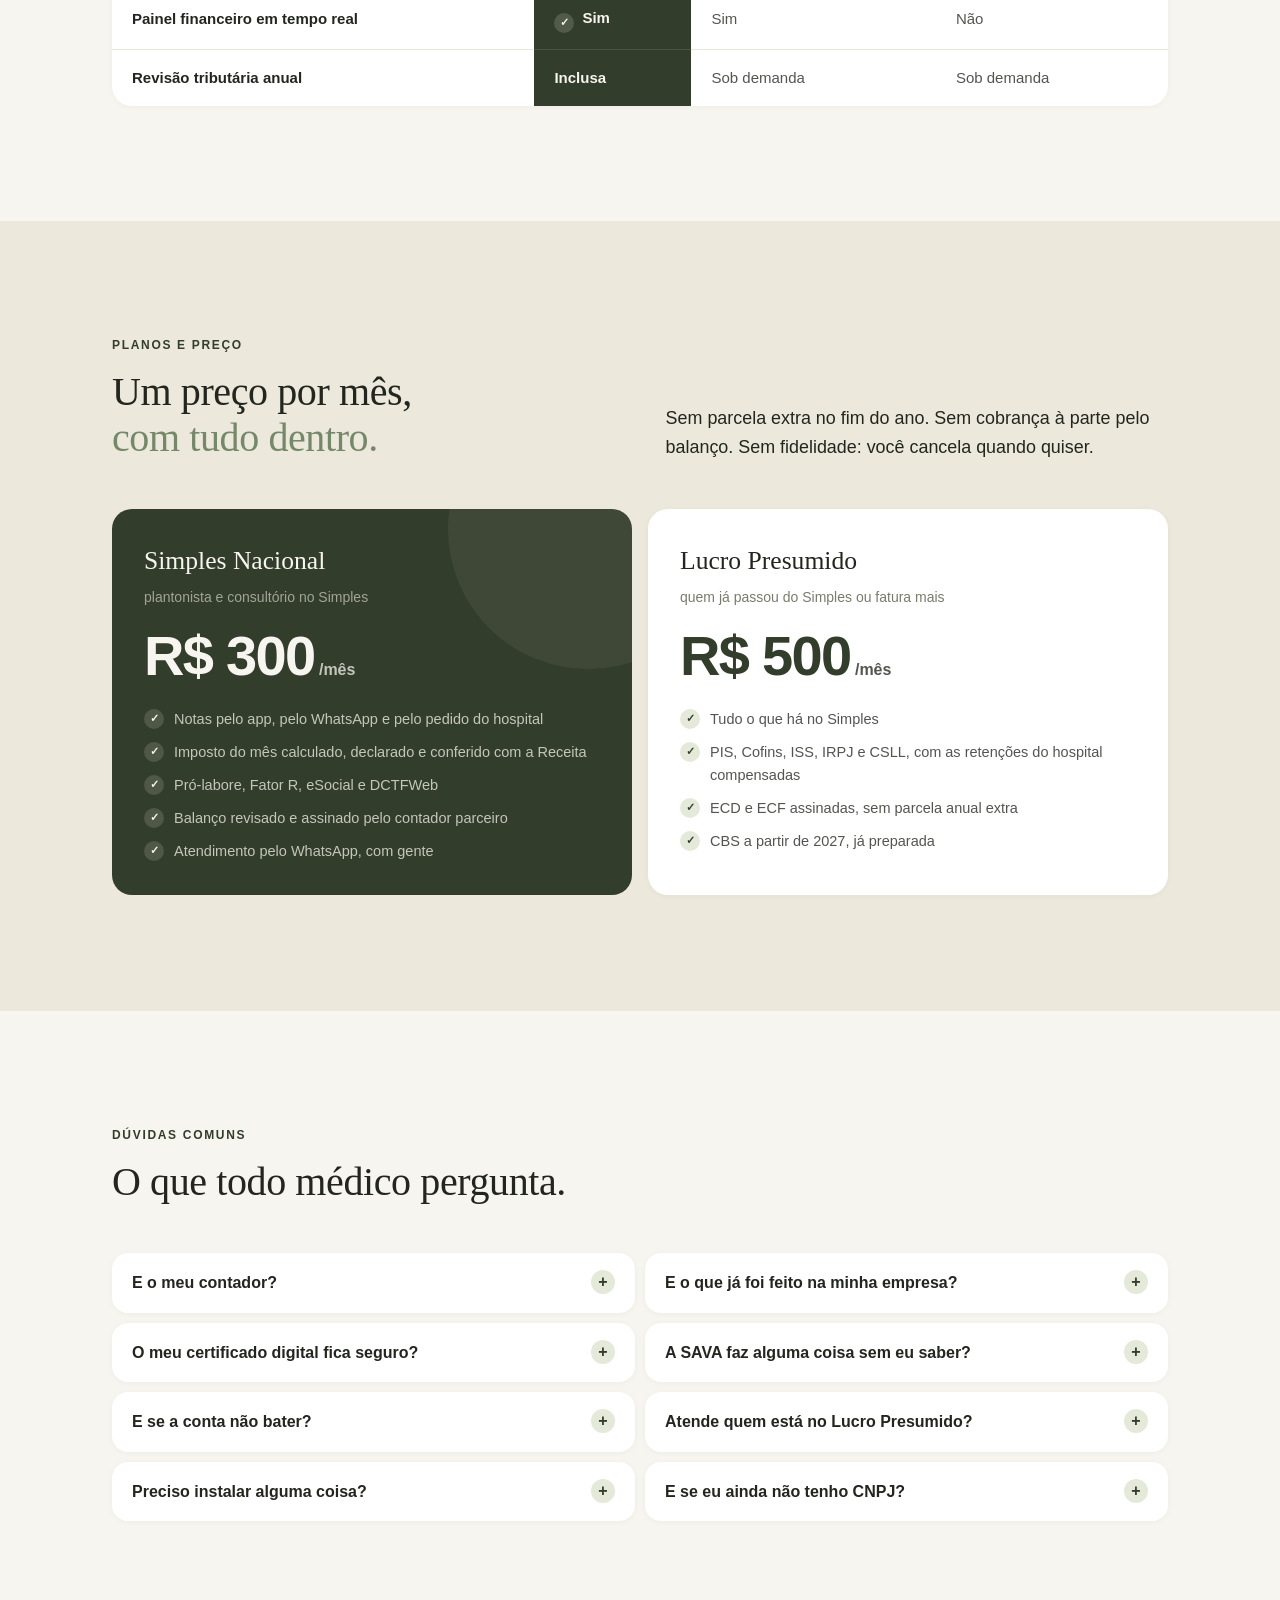
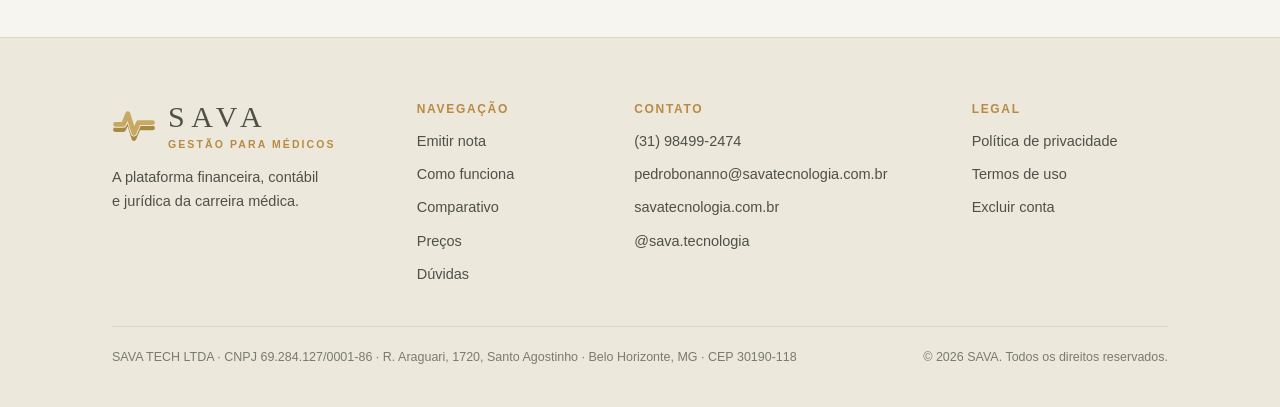
==== commit b4aa8fba: "Antes e depois com a rotina real do médico (contador próprio ou app de contabilidade) e os diferenci" ====
--- a/index.html
+++ b/index.html
@@ -1148,7 +1148,7 @@
         <div class="numero ver"><div class="v obrigacao">dia 20</div><div class="r">vence o imposto do mês. A SAVA já conta feriado e dia útil</div></div>
         <div class="numero ver"><div class="v financeiro">2 <small>toques</small></div><div class="r">pra nota do plantão sair pelo WhatsApp: conferir e emitir</div></div>
         <div class="numero ver"><div class="v obrigacao">1</div><div class="r">mensagem por mês com os boletos, já conferidos</div></div>
-        <div class="numero ver"><div class="v">0</div><div class="r">vezes que você vai precisar abrir o gov.br</div></div>
+        <div class="numero ver"><div class="v">3 <small>dias</small></div><div class="r">antes do prazo do hospital, a SAVA avisa que falta a nota</div></div>
       </div>
     </div>
   </section>
@@ -1158,14 +1158,15 @@
     <div class="miolo">
       <div class="cab-cena">
         <div><p class="olho">O que muda pra você</p><h2>Você para de correr atrás. <span class="luz">Passa a só conferir.</span></h2></div>
-        <p class="lead">A sua rotina com a empresa, de um jeito e do outro.</p>
+        <p class="lead">De um lado, a rotina com contador próprio ou com um app de contabilidade. Do outro, com a SAVA.</p>
       </div>
       <div class="troca">
-        <div class="troca-linha ver"><div class="tema">Pedir a nota</div><div class="antes">Pedir pro contador emitir, ou usar o aplicativo de outra empresa</div><div class="depois">Dois toques no WhatsApp, sem abrir o app. Ou pelo app, em quatro passos</div></div>
-        <div class="troca-linha ver"><div class="tema">Imposto do mês</div><div class="antes">A guia chega no WhatsApp e você precisa lembrar de pagar</div><div class="depois">A guia chega sozinha, já conferida. Você não precisa lembrar, e não paga multa por esquecimento</div></div>
-        <div class="troca-linha ver"><div class="tema">Seu salário pela empresa</div><div class="antes">Definido sem conversa, às vezes nunca revisto</div><div class="depois">A SAVA confere todo mês e mostra a conta em palavras simples</div></div>
-        <div class="troca-linha ver"><div class="tema">Acesso ao governo</div><div class="antes">Entrar no gov.br e na prefeitura toda vez que precisa de algo</div><div class="depois">Você autoriza uma vez. A SAVA faz o resto, e cada uso fica registrado</div></div>
-        <div class="troca-linha ver"><div class="tema">Mês sem nota</div><div class="antes">Ninguém lembra que também precisa declarar</div><div class="depois">A SAVA declara mesmo assim. Você não precisa lembrar</div></div>
+        <div class="troca-linha ver"><div class="tema">Pedir a nota</div><div class="antes">O hospital pede, você repassa pro contador e espera</div><div class="depois">O pedido do hospital chega pronto no seu WhatsApp. Você confere e emite em dois toques</div></div>
+        <div class="troca-linha ver"><div class="tema">Prazo do hospital</div><div class="antes">Você lembra sozinho. Nota atrasada, pagamento só no outro mês</div><div class="depois">A SAVA avisa três dias antes da data em que o hospital quer a nota</div></div>
+        <div class="troca-linha ver"><div class="tema">Nota com erro</div><div class="antes">Cancelar e pedir outra, de novo pelo contador</div><div class="depois">A equipe da SAVA corrige e manda de novo. Você só é avisado</div></div>
+        <div class="troca-linha ver"><div class="tema">Imposto do mês</div><div class="antes">A guia chega quando o contador manda</div><div class="depois">O boleto chega sozinho no seu WhatsApp, já conferido com a Receita. Você só paga</div></div>
+        <div class="troca-linha ver"><div class="tema">Entender a conta</div><div class="antes">O contador resolve, mas você não vê a conta</div><div class="depois">No app você vê de onde saiu cada valor: o que faturou, o que a Receita calculou e o total</div></div>
+        <div class="troca-linha ver"><div class="tema">Certificado digital</div><div class="antes">Vence sem ninguém avisar, e a nota trava</div><div class="depois">A SAVA avisa 30 dias antes de vencer</div></div>
       </div>
     </div>
   </section>
@@ -1222,9 +1223,9 @@
         </svg>
       </div>
       <div class="tres">
-        <div class="ver"><b>Você autoriza uma vez.</b><span>A SAVA usa o seu certificado digital, guardado num cofre protegido, só pro que você autorizou.</span></div>
-        <div class="ver"><b>Você não junta papel.</b><span>A SAVA já puxa da Receita as suas notas e o que foi declarado.</span></div>
-        <div class="ver"><b>Você não corre atrás de ninguém.</b><span>Prefeitura, Receita e contador: quem fala com eles é a SAVA.</span></div>
+        <div class="ver"><b>Você continua no controle.</b><span>Nota só sai com o seu toque. A autorização que você dá pode ser cancelada quando quiser.</span></div>
+        <div class="ver"><b>Tem gente conferindo.</b><span>A equipe confere o seu mês antes de qualquer boleto chegar a você.</span></div>
+        <div class="ver"><b>Você não começa do zero.</b><span>A SAVA lê as suas notas antigas e já cadastra os hospitais que te pagam.</span></div>
       </div>
     </div>
   </section>
@@ -1373,7 +1374,7 @@
       </div>
       <div class="duvidas">
         <details><summary>E o meu contador?</summary><p>A SAVA faz o operacional de todo mês. Um escritório de contabilidade parceiro revisa e assina o que precisa da assinatura de um contador. Quando alguma coisa foge do comum, a SAVA avisa e chama gente, em vez de chutar.</p></details>
-        <details><summary>E o que já foi feito na minha empresa?</summary><p>A SAVA lê da Receita e do Ambiente Nacional da NFS-e o seu histórico de notas e o que já foi declarado. Você não precisa juntar nada.</p></details>
+        <details><summary>E o que já foi feito na minha empresa?</summary><p>A SAVA lê da Receita e do Ambiente Nacional da NFS-e o seu histórico de notas e o que já foi declarado. Os hospitais que te pagam já aparecem cadastrados.</p></details>
         <details><summary>O meu certificado digital fica seguro?</summary><p>Ele fica num cofre cifrado, com a chave fora do banco de dados. Nem pelo app alguém consegue baixar o arquivo, e cada uso fica registrado com quem, quando e pra quê.</p></details>
         <details><summary>A SAVA faz alguma coisa sem eu saber?</summary><p>Você autoriza uma vez, com o seu certificado, e pode revogar quando quiser. Nota só sai com o seu toque. Os recibos de tudo o que foi entregue ficam no app.</p></details>
         <details><summary>E se a conta não bater?</summary><p>Quando a conta da SAVA diverge da Receita, a declaração para antes de qualquer guia sair, e a equipe resolve. Divergir é informação, nunca escolha.</p></details>
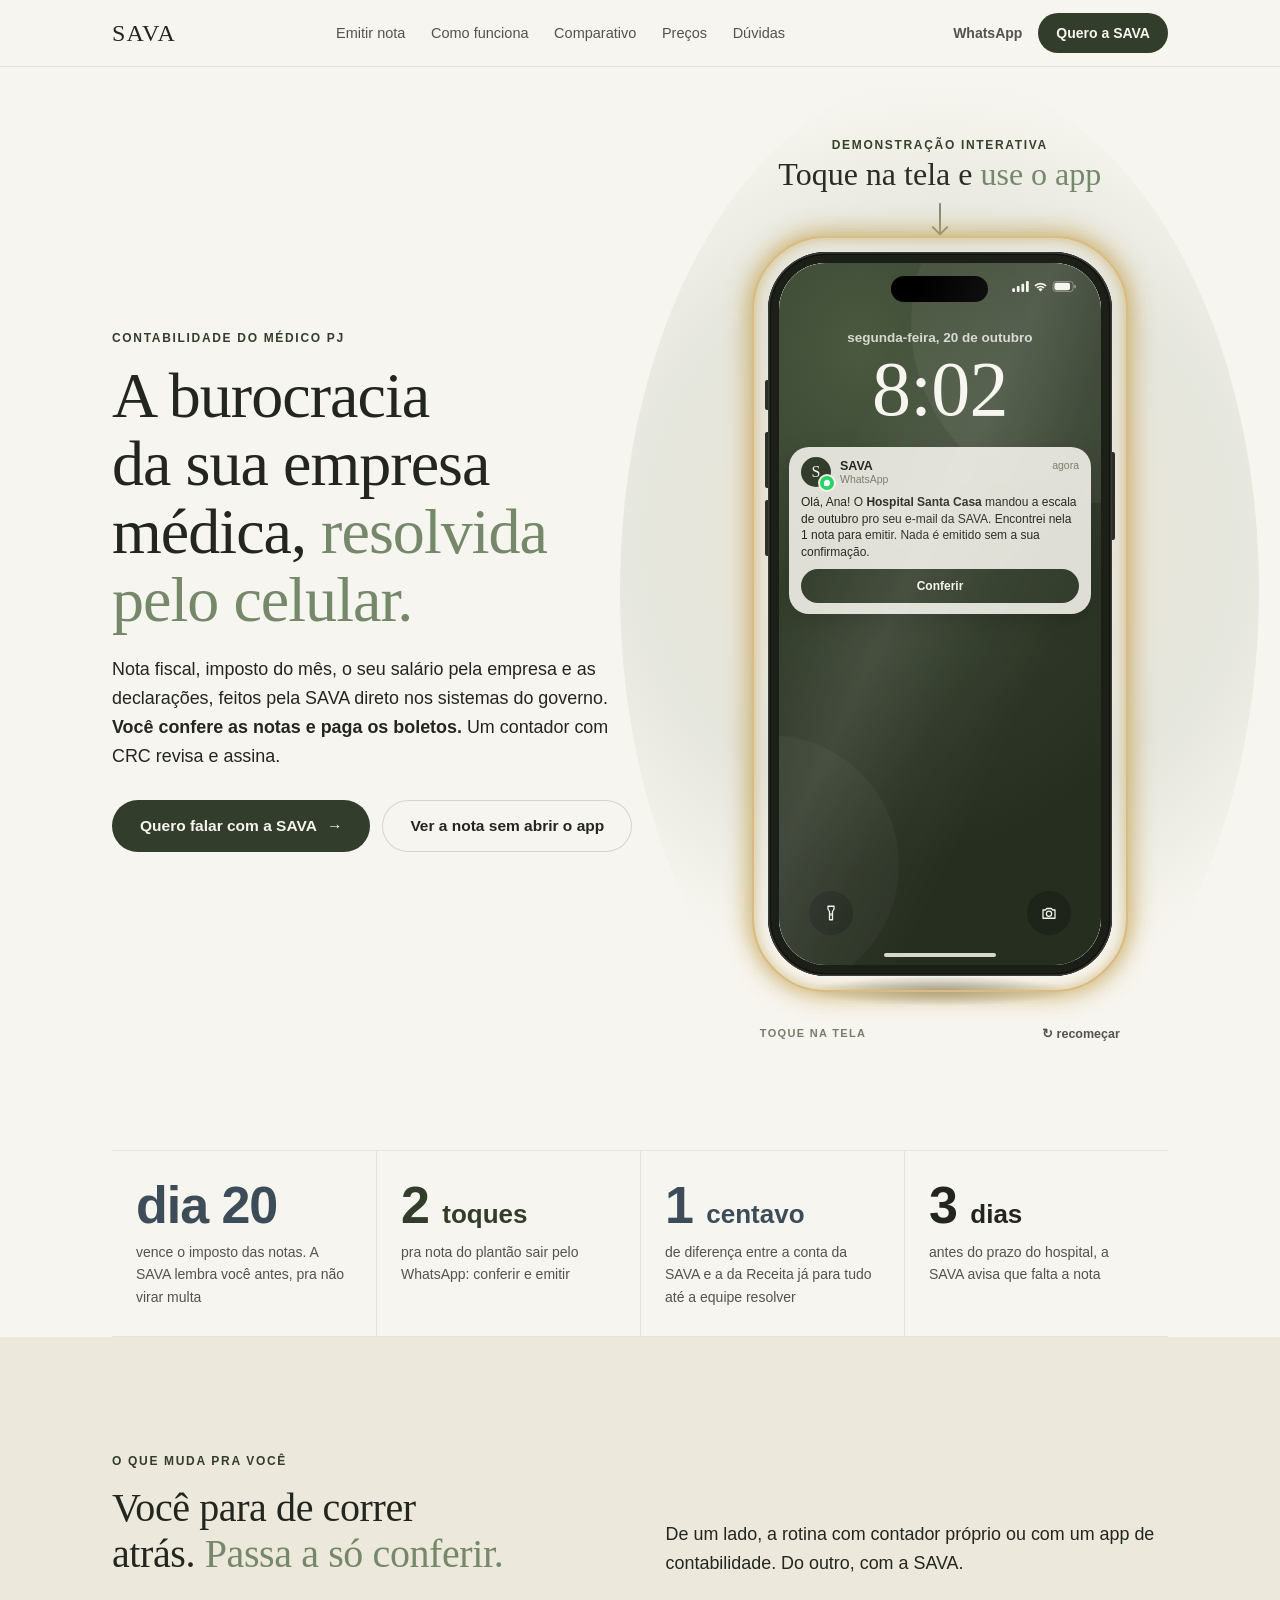
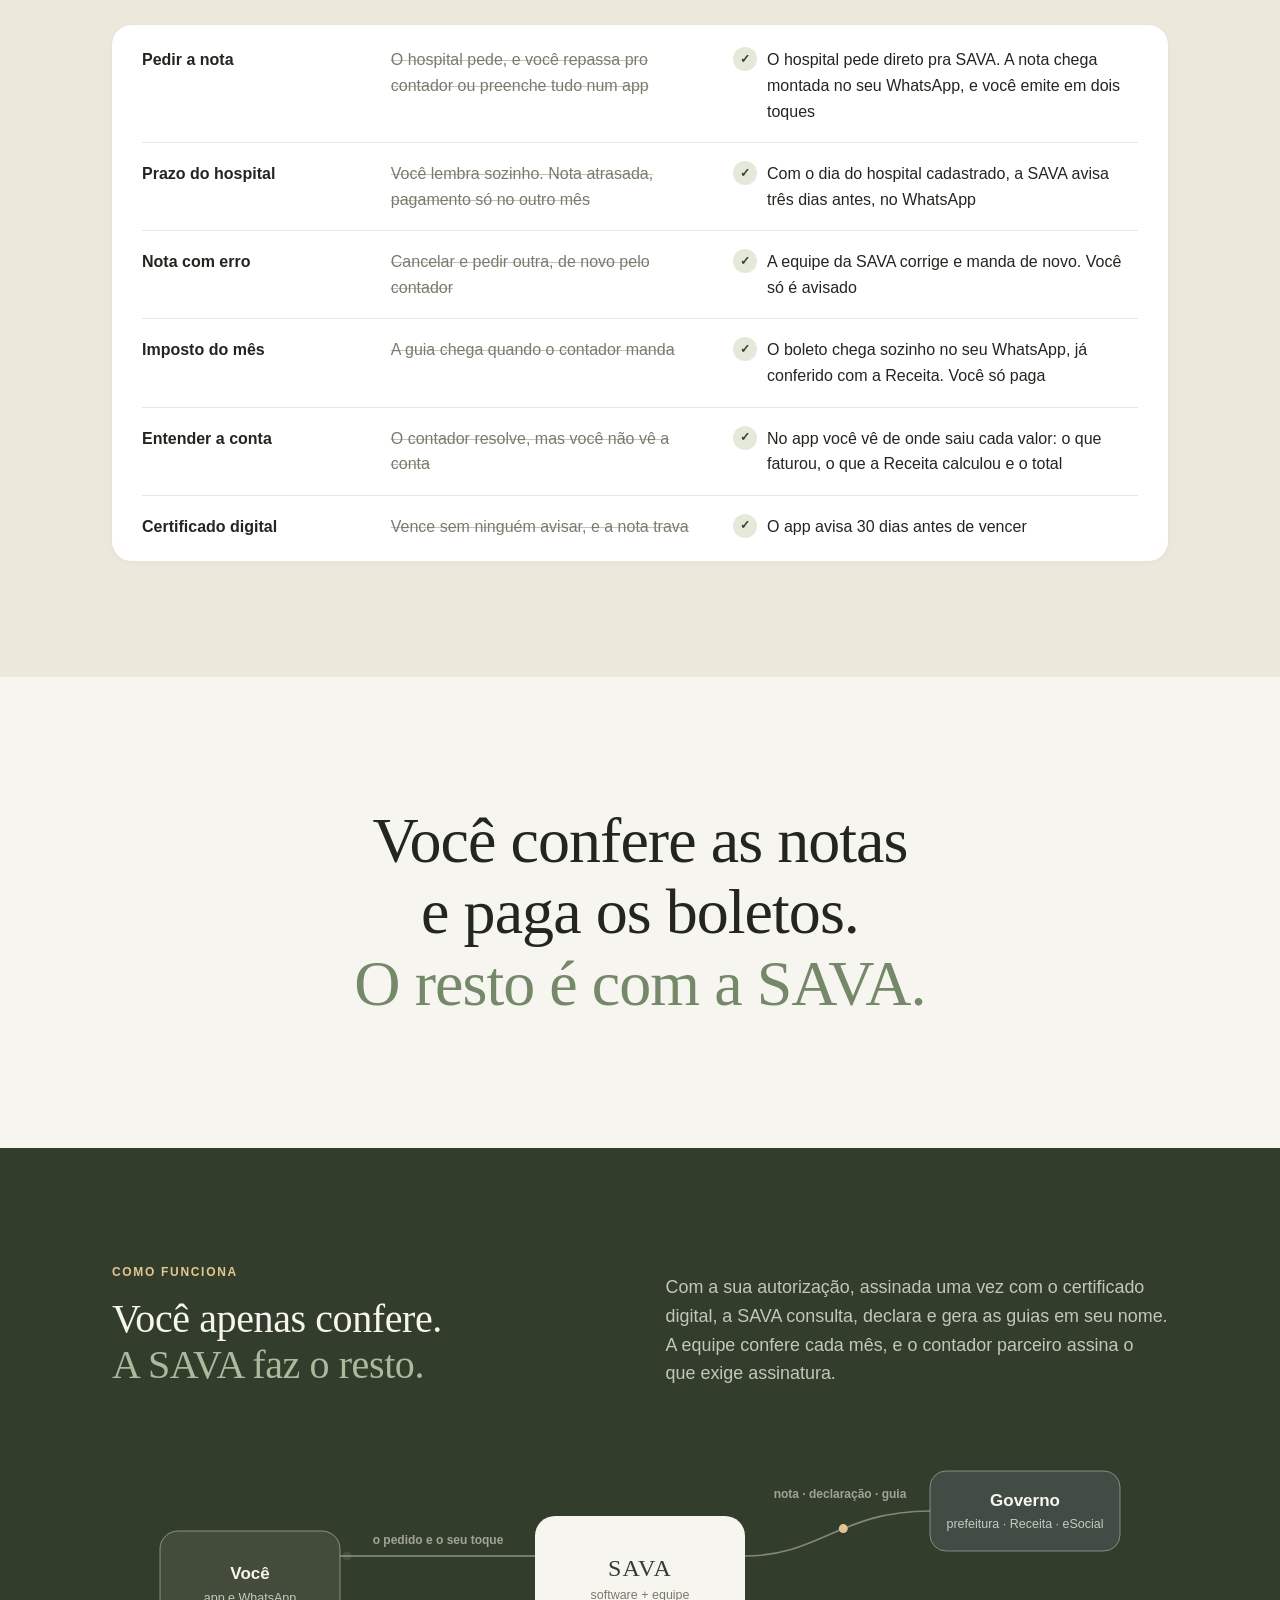
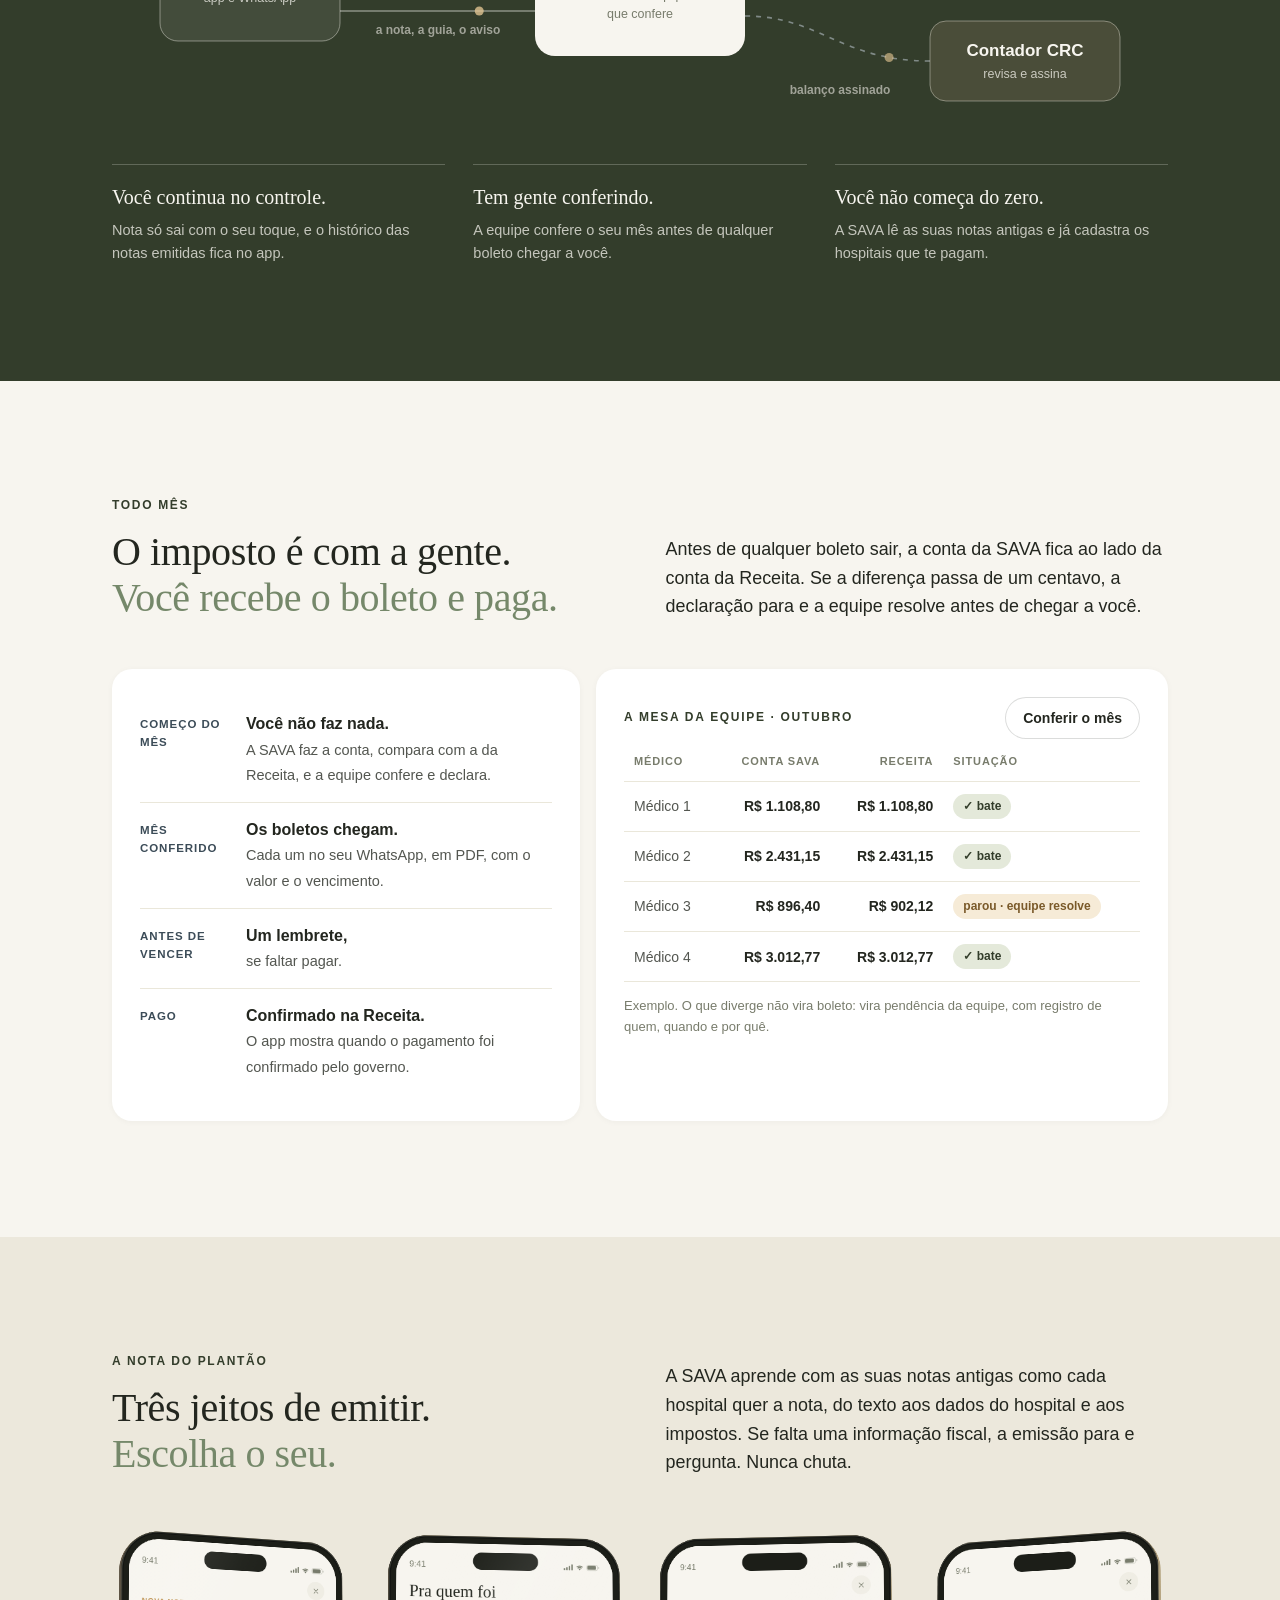
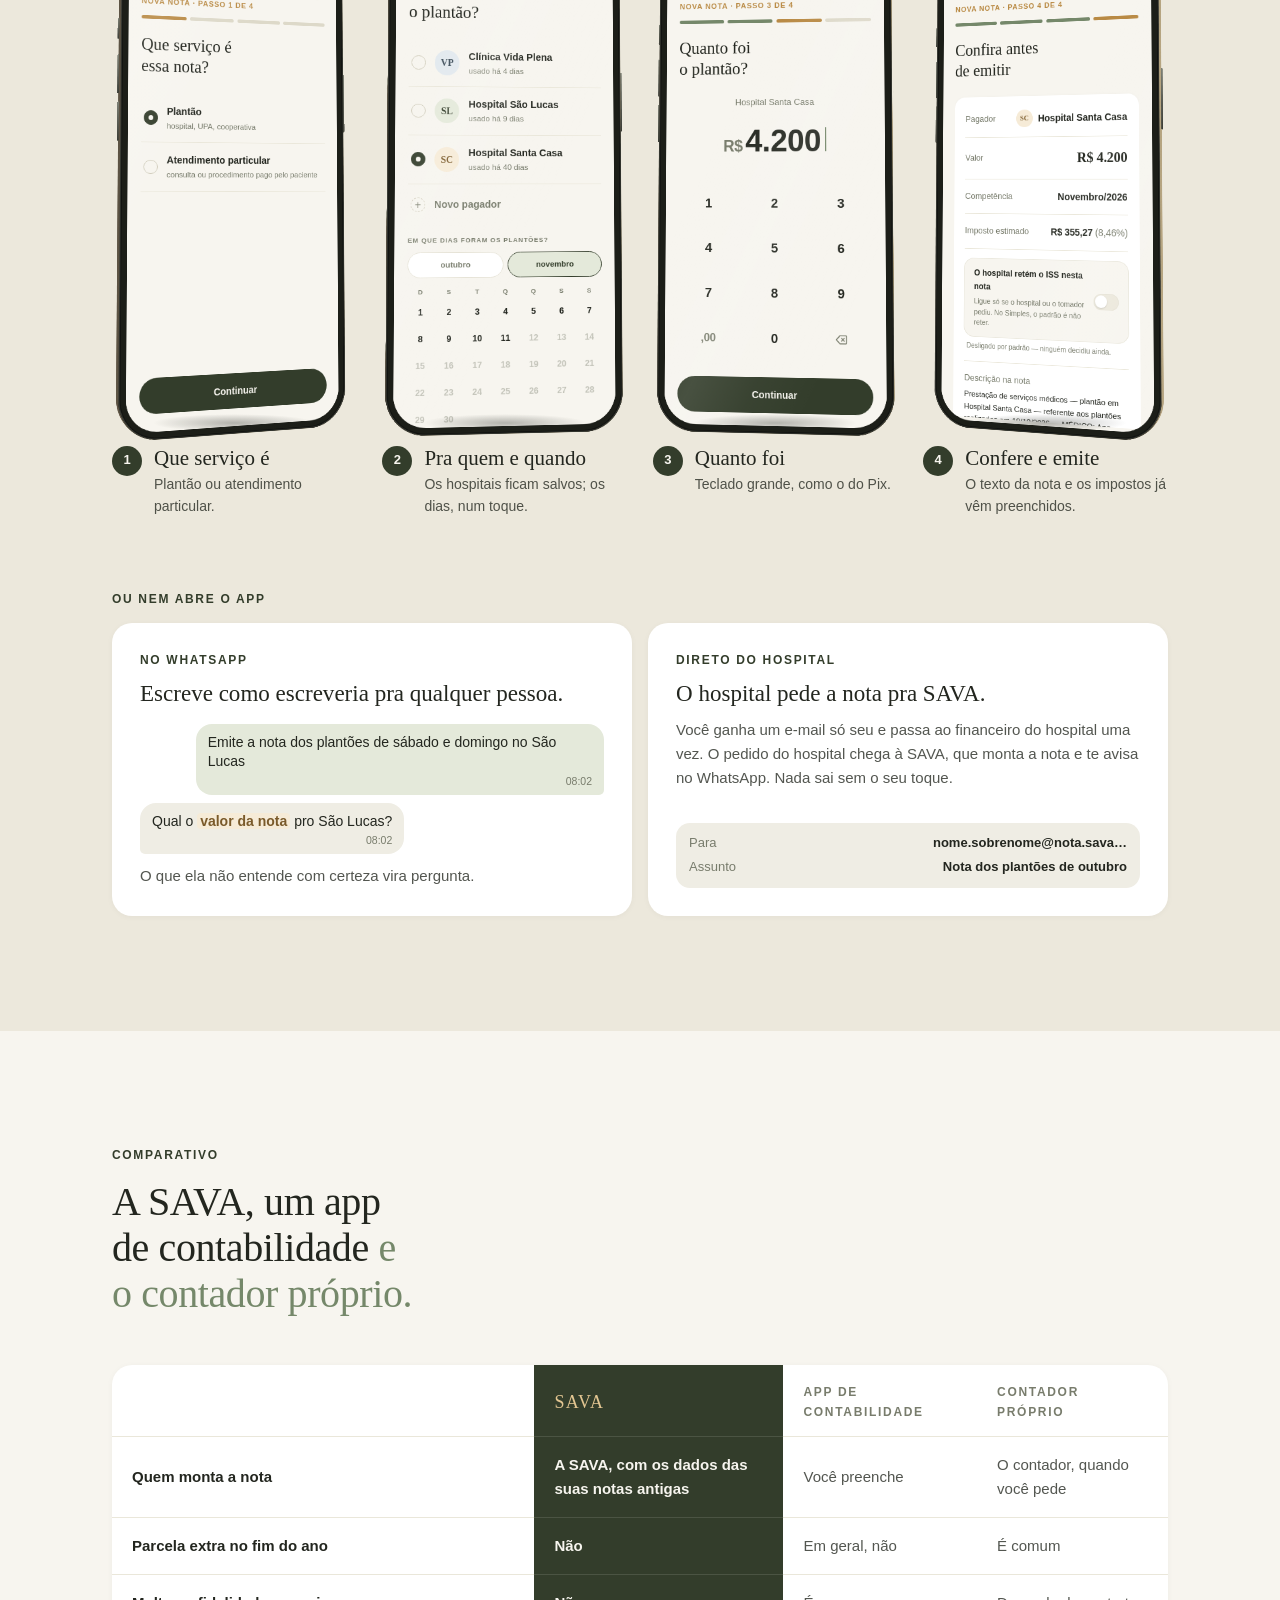
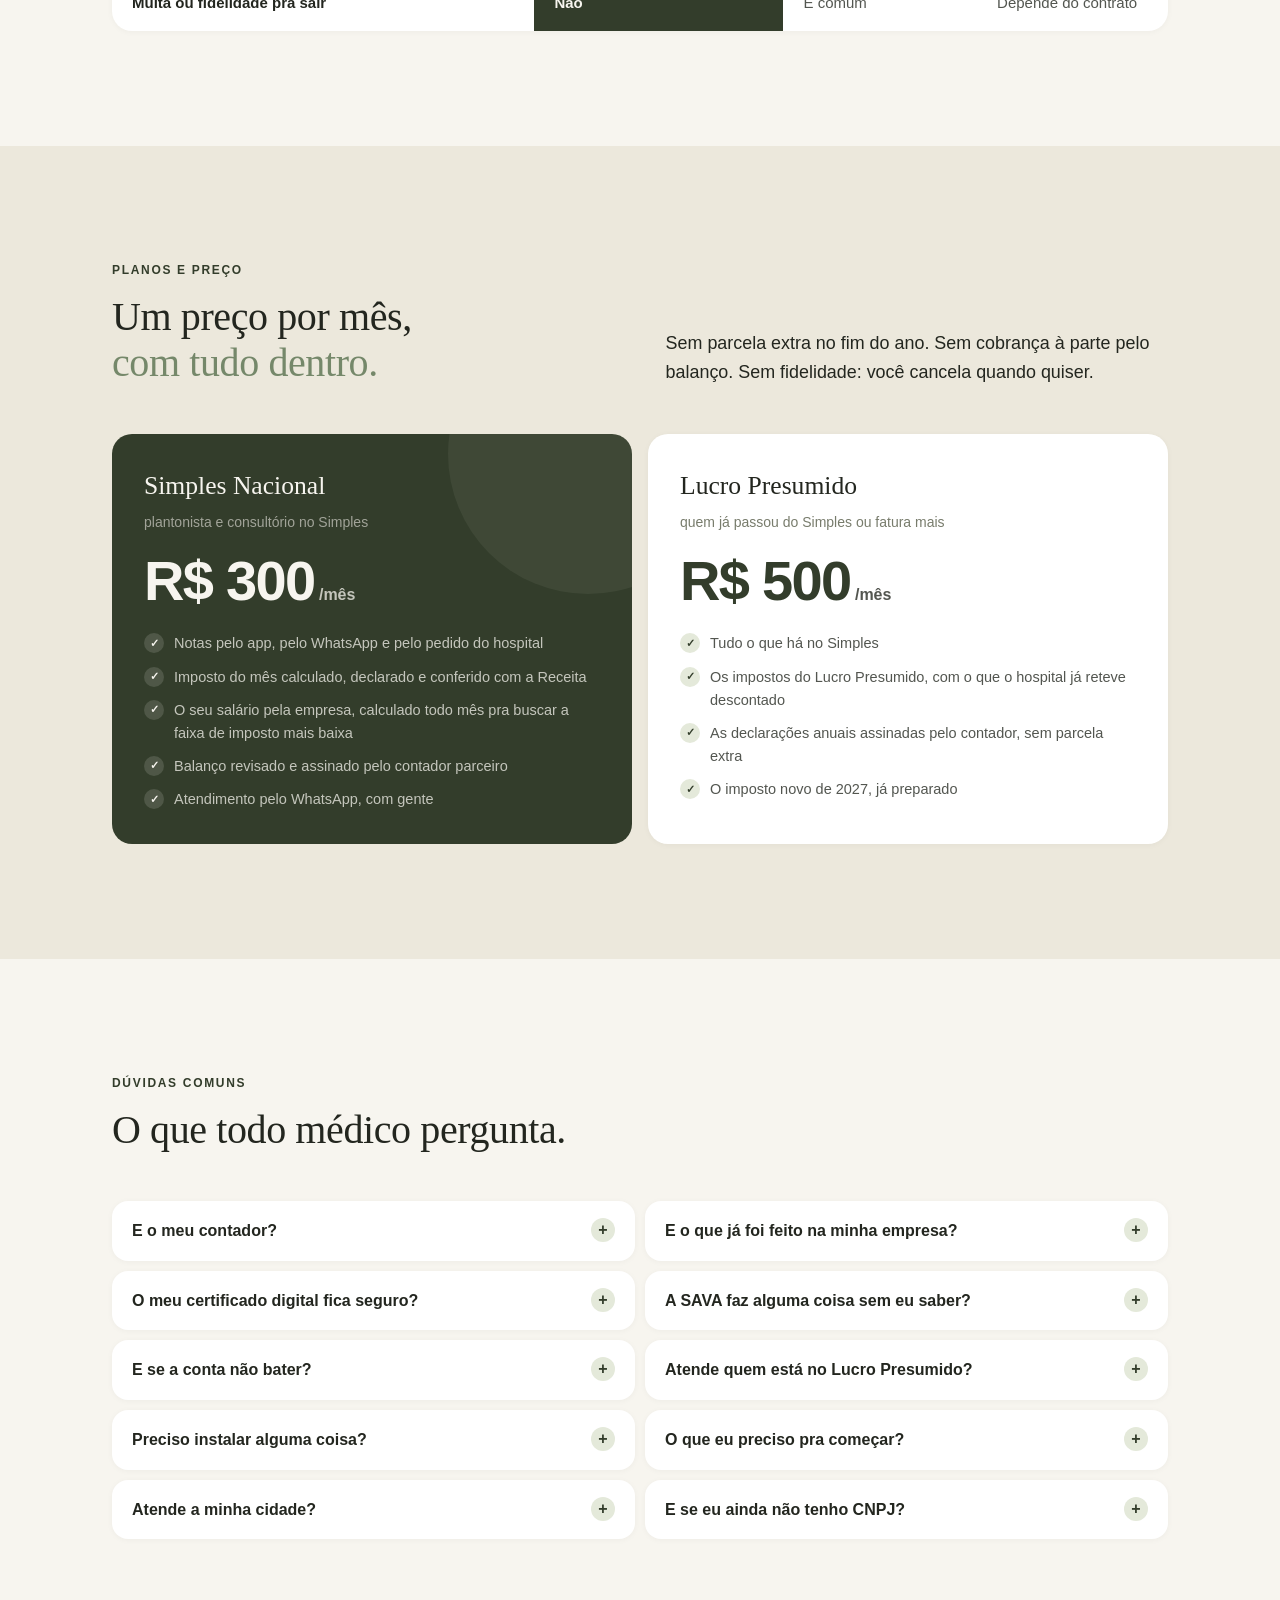
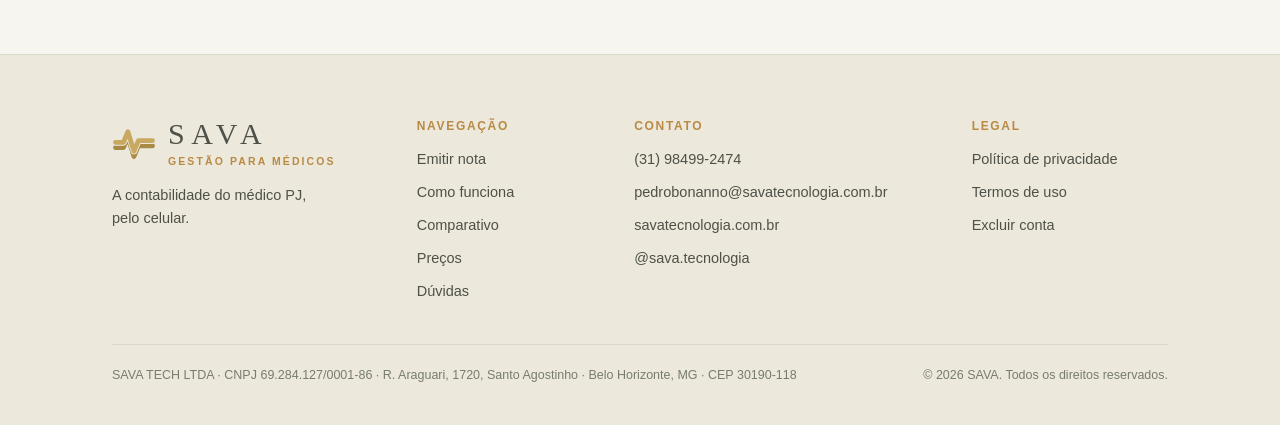
==== commit 64611567: "Site: aplica as decisões do sócio sobre as 31 mudanças de texto Sai o que o produto não faz (uma men" ====
--- a/index.html
+++ b/index.html
@@ -1080,7 +1080,7 @@
       <div>
         <p class="olho">Contabilidade do médico PJ</p>
         <h1>A burocracia da sua empresa médica, <span class="luz">resolvida pelo celular.</span></h1>
-        <p class="lead">Nota fiscal, imposto, pró-labore e declarações, feitos pela SAVA direto nos sistemas do governo. <strong>Você confere as notas e paga os boletos.</strong> Um contador com CRC revisa e assina.</p>
+        <p class="lead">Nota fiscal, imposto do mês, o seu salário pela empresa e as declarações, feitos pela SAVA direto nos sistemas do governo. <strong>Você confere as notas e paga os boletos.</strong> Um contador com CRC revisa e assina.</p>
         <div class="hero-acoes">
           <a class="pilula" href="https://wa.me/5531984992474?text=Oi%2C%20vim%20pelo%20site%20e%20quero%20falar%20com%20a%20SAVA." target="_blank" rel="noopener">Quero falar com a SAVA <span class="seta" aria-hidden="true">→</span></a>
           <a class="pilula contorno" href="#demo">Ver a nota sem abrir o app</a>
@@ -1145,9 +1145,9 @@
   <section class="faixa">
     <div class="miolo">
       <div class="numeros">
-        <div class="numero ver"><div class="v obrigacao">dia 20</div><div class="r">vence o imposto do mês. A SAVA já conta feriado e dia útil</div></div>
+        <div class="numero ver"><div class="v obrigacao">dia 20</div><div class="r">vence o imposto das notas. A SAVA lembra você antes, pra não virar multa</div></div>
         <div class="numero ver"><div class="v financeiro">2 <small>toques</small></div><div class="r">pra nota do plantão sair pelo WhatsApp: conferir e emitir</div></div>
-        <div class="numero ver"><div class="v obrigacao">1</div><div class="r">mensagem por mês com os boletos, já conferidos</div></div>
+        <div class="numero ver"><div class="v obrigacao">1 <small>centavo</small></div><div class="r">de diferença entre a conta da SAVA e a da Receita já para tudo até a equipe resolver</div></div>
         <div class="numero ver"><div class="v">3 <small>dias</small></div><div class="r">antes do prazo do hospital, a SAVA avisa que falta a nota</div></div>
       </div>
     </div>
@@ -1161,12 +1161,12 @@
         <p class="lead">De um lado, a rotina com contador próprio ou com um app de contabilidade. Do outro, com a SAVA.</p>
       </div>
       <div class="troca">
-        <div class="troca-linha ver"><div class="tema">Pedir a nota</div><div class="antes">O hospital pede, você repassa pro contador e espera</div><div class="depois">O pedido do hospital chega pronto no seu WhatsApp. Você confere e emite em dois toques</div></div>
-        <div class="troca-linha ver"><div class="tema">Prazo do hospital</div><div class="antes">Você lembra sozinho. Nota atrasada, pagamento só no outro mês</div><div class="depois">A SAVA avisa três dias antes da data em que o hospital quer a nota</div></div>
+        <div class="troca-linha ver"><div class="tema">Pedir a nota</div><div class="antes">O hospital pede, e você repassa pro contador ou preenche tudo num app</div><div class="depois">O hospital pede direto pra SAVA. A nota chega montada no seu WhatsApp, e você emite em dois toques</div></div>
+        <div class="troca-linha ver"><div class="tema">Prazo do hospital</div><div class="antes">Você lembra sozinho. Nota atrasada, pagamento só no outro mês</div><div class="depois">Com o dia do hospital cadastrado, a SAVA avisa três dias antes, no WhatsApp</div></div>
         <div class="troca-linha ver"><div class="tema">Nota com erro</div><div class="antes">Cancelar e pedir outra, de novo pelo contador</div><div class="depois">A equipe da SAVA corrige e manda de novo. Você só é avisado</div></div>
         <div class="troca-linha ver"><div class="tema">Imposto do mês</div><div class="antes">A guia chega quando o contador manda</div><div class="depois">O boleto chega sozinho no seu WhatsApp, já conferido com a Receita. Você só paga</div></div>
         <div class="troca-linha ver"><div class="tema">Entender a conta</div><div class="antes">O contador resolve, mas você não vê a conta</div><div class="depois">No app você vê de onde saiu cada valor: o que faturou, o que a Receita calculou e o total</div></div>
-        <div class="troca-linha ver"><div class="tema">Certificado digital</div><div class="antes">Vence sem ninguém avisar, e a nota trava</div><div class="depois">A SAVA avisa 30 dias antes de vencer</div></div>
+        <div class="troca-linha ver"><div class="tema">Certificado digital</div><div class="antes">Vence sem ninguém avisar, e a nota trava</div><div class="depois">O app avisa 30 dias antes de vencer</div></div>
       </div>
     </div>
   </section>
@@ -1185,7 +1185,7 @@
   <section class="cena faixa escura" id="como">
     <div class="miolo">
       <div class="cab-cena">
-        <div><p class="olho">Como funciona</p><h2>Você fala só com a SAVA. <span class="luz">A SAVA resolve com o governo.</span></h2></div>
+        <div><p class="olho">Como funciona</p><h2>Você apenas confere. <span class="luz">A SAVA faz o resto.</span></h2></div>
         <p class="lead">Com a sua autorização, assinada uma vez com o certificado digital, a SAVA consulta, declara e gera as guias em seu nome. A equipe confere cada mês, e o contador parceiro assina o que exige assinatura.</p>
       </div>
       <div class="fluxo-wrap">
@@ -1223,7 +1223,7 @@
         </svg>
       </div>
       <div class="tres">
-        <div class="ver"><b>Você continua no controle.</b><span>Nota só sai com o seu toque. A autorização que você dá pode ser cancelada quando quiser.</span></div>
+        <div class="ver"><b>Você continua no controle.</b><span>Nota só sai com o seu toque, e o histórico das notas emitidas fica no app.</span></div>
         <div class="ver"><b>Tem gente conferindo.</b><span>A equipe confere o seu mês antes de qualquer boleto chegar a você.</span></div>
         <div class="ver"><b>Você não começa do zero.</b><span>A SAVA lê as suas notas antigas e já cadastra os hospitais que te pagam.</span></div>
       </div>
@@ -1240,10 +1240,10 @@
       <div class="mes">
         <div class="painel">
           <ol class="linha-tempo">
-            <li><span class="q">dia 1 a 14</span><div><b>Você não vê nada.</b><span>A SAVA apura, a Receita calcula, a equipe confere e declara Simples, eSocial e DCTFWeb.</span></div></li>
-            <li><span class="q">até dia 15</span><div><b>Uma mensagem só.</b><span>Os boletos do mês no WhatsApp, com Pix.</span></div></li>
-            <li><span class="q">dia 18</span><div><b>Um lembrete,</b><span>se faltar pagar.</span></div></li>
-            <li><span class="q">pago</span><div><b>Confirmado na Receita.</b><span>O recibo fica no app.</span></div></li>
+            <li><span class="q">começo do mês</span><div><b>Você não faz nada.</b><span>A SAVA faz a conta, compara com a da Receita, e a equipe confere e declara.</span></div></li>
+            <li><span class="q">mês conferido</span><div><b>Os boletos chegam.</b><span>Cada um no seu WhatsApp, em PDF, com o valor e o vencimento.</span></div></li>
+            <li><span class="q">antes de vencer</span><div><b>Um lembrete,</b><span>se faltar pagar.</span></div></li>
+            <li><span class="q">pago</span><div><b>Confirmado na Receita.</b><span>O app mostra quando o pagamento foi confirmado pelo governo.</span></div></li>
           </ol>
         </div>
         <div class="painel">
@@ -1270,7 +1270,7 @@
     <div class="miolo">
       <div class="cab-cena">
         <div><p class="olho">A nota do plantão</p><h2>Três jeitos de emitir. <span class="luz">Escolha o seu.</span></h2></div>
-        <p class="lead">A SAVA aprende com as suas notas antigas como cada hospital quer a nota: a descrição, o código, a retenção de ISS. Se falta uma informação fiscal, a emissão para e pergunta. Nunca chuta.</p>
+        <p class="lead">A SAVA aprende com as suas notas antigas como cada hospital quer a nota, do texto aos dados do hospital e aos impostos. Se falta uma informação fiscal, a emissão para e pergunta. Nunca chuta.</p>
       </div>
       <div class="tres-fones" id="tresFones">
         <figure class="fone-passo" data-clone="tipo">
@@ -1287,7 +1287,7 @@
         </figure>
         <figure class="fone-passo" data-clone="revisao">
           <div class="palco-mini" role="img" aria-label="Quarto passo: conferir a nota já preenchida, com o imposto estimado e a descrição com os dias e o CRM, e emitir"></div>
-          <figcaption><span class="n">4</span><span><b>Confere e emite</b><small>Descrição, imposto e ISS já vêm preenchidos.</small></span></figcaption>
+          <figcaption><span class="n">4</span><span><b>Confere e emite</b><small>O texto da nota e os impostos já vêm preenchidos.</small></span></figcaption>
         </figure>
       </div>
       <!-- Só no celular: em que passo do carrossel se está. -->
@@ -1298,14 +1298,14 @@
           <span class="tag">No WhatsApp</span><h3>Escreve como escreveria pra qualquer pessoa.</h3>
           <div class="bolha">
             <div class="msg eu">Emite a nota dos plantões de sábado e domingo no São Lucas<span class="h">08:02</span></div>
-            <div class="msg sava">São <mark>R$ 3.500 cada</mark> ou R$ 3.500 no total?<span class="h">08:02</span></div>
+            <div class="msg sava">Qual o <mark>valor da nota</mark> pro São Lucas?<span class="h">08:02</span></div>
           </div>
           <p>O que ela não entende com certeza vira pergunta.</p>
         </div>
         <div class="painel jeito ver">
           <span class="tag">Direto do hospital</span><h3>O hospital pede a nota pra SAVA.</h3>
-          <p>Você ganha um e-mail só seu e passa ao financeiro do hospital uma vez. A escala chega à SAVA, que monta a nota e te avisa no WhatsApp. Nada sai sem o seu toque.</p>
-          <div class="ficha" style="align-self:end"><div><span>Para</span><b>seunome@notas.sava</b></div><div><span>Assunto</span><b>Escala de outubro</b></div></div>
+          <p>Você ganha um e-mail só seu e passa ao financeiro do hospital uma vez. O pedido do hospital chega à SAVA, que monta a nota e te avisa no WhatsApp. Nada sai sem o seu toque.</p>
+          <div class="ficha" style="align-self:end"><div><span>Para</span><b>nome.sobrenome@nota.sava…</b></div><div><span>Assunto</span><b>Nota dos plantões de outubro</b></div></div>
         </div>
       </div>
     </div>
@@ -1315,19 +1315,16 @@
   <section class="cena faixa" id="comparativo">
     <div class="miolo">
       <div class="cab-cena">
-        <div><p class="olho">Comparativo</p><h2>Por que médicos trocam a contabilidade tradicional <span class="luz">pela SAVA.</span></h2></div>
+        <div><p class="olho">Comparativo</p><h2>A SAVA, um app de contabilidade <span class="luz">e o contador próprio.</span></h2></div>
       </div>
       <table class="comparar ver">
         <thead>
-          <tr><th scope="col"><span class="vh">Critério</span></th><th scope="col" class="sava">SAVA</th><th scope="col">Plataformas</th><th scope="col">Tradicional</th></tr>
+          <tr><th scope="col"><span class="vh">Critério</span></th><th scope="col" class="sava">SAVA</th><th scope="col">App de contabilidade</th><th scope="col">Contador próprio</th></tr>
         </thead>
         <tbody>
-          <tr><th scope="row">Especialização em carreira médica</th><td class="sava sim" data-quem="SAVA">Sim</td><td data-quem="Plataformas">Parcial</td><td data-quem="Tradicional">Raramente</td></tr>
-          <tr><th scope="row">Contador dedicado com nome e WhatsApp</th><td class="sava sim" data-quem="SAVA">Sim</td><td data-quem="Plataformas">Não</td><td data-quem="Tradicional">Sim</td></tr>
-          <tr><th scope="row">Jurídico incluso</th><td class="sava sim" data-quem="SAVA">Sim</td><td data-quem="Plataformas">Não</td><td data-quem="Tradicional">Não</td></tr>
-          <tr><th scope="row">Tempo de resposta</th><td class="sava" data-quem="SAVA">10 min</td><td data-quem="Plataformas">1–2 dias</td><td data-quem="Tradicional">Dias</td></tr>
-          <tr><th scope="row">Painel financeiro em tempo real</th><td class="sava sim" data-quem="SAVA">Sim</td><td data-quem="Plataformas">Sim</td><td data-quem="Tradicional">Não</td></tr>
-          <tr><th scope="row">Revisão tributária anual</th><td class="sava" data-quem="SAVA">Inclusa</td><td data-quem="Plataformas">Sob demanda</td><td data-quem="Tradicional">Sob demanda</td></tr>
+          <tr><th scope="row">Quem monta a nota</th><td class="sava" data-quem="SAVA">A SAVA, com os dados das suas notas antigas</td><td data-quem="App de contabilidade">Você preenche</td><td data-quem="Contador próprio">O contador, quando você pede</td></tr>
+          <tr><th scope="row">Parcela extra no fim do ano</th><td class="sava" data-quem="SAVA">Não</td><td data-quem="App de contabilidade">Em geral, não</td><td data-quem="Contador próprio">É comum</td></tr>
+          <tr><th scope="row">Multa ou fidelidade pra sair</th><td class="sava" data-quem="SAVA">Não</td><td data-quem="App de contabilidade">É comum</td><td data-quem="Contador próprio">Depende do contrato</td></tr>
         </tbody>
       </table>
     </div>
@@ -1347,7 +1344,7 @@
           <ul>
             <li>Notas pelo app, pelo WhatsApp e pelo pedido do hospital</li>
             <li>Imposto do mês calculado, declarado e conferido com a Receita</li>
-            <li>Pró-labore, Fator R, eSocial e DCTFWeb</li>
+            <li>O seu salário pela empresa, calculado todo mês pra buscar a faixa de imposto mais baixa</li>
             <li>Balanço revisado e assinado pelo contador parceiro</li>
             <li>Atendimento pelo WhatsApp, com gente</li>
           </ul>
@@ -1357,9 +1354,9 @@
           <span class="preco">R$ 500<small> /mês</small></span>
           <ul>
             <li>Tudo o que há no Simples</li>
-            <li>PIS, Cofins, ISS, IRPJ e CSLL, com as retenções do hospital compensadas</li>
-            <li>ECD e ECF assinadas, sem parcela anual extra</li>
-            <li>CBS a partir de 2027, já preparada</li>
+            <li>Os impostos do Lucro Presumido, com o que o hospital já reteve descontado</li>
+            <li>As declarações anuais assinadas pelo contador, sem parcela extra</li>
+            <li>O imposto novo de 2027, já preparado</li>
           </ul>
         </div>
       </div>
@@ -1375,11 +1372,13 @@
       <div class="duvidas">
         <details><summary>E o meu contador?</summary><p>A SAVA faz o operacional de todo mês. Um escritório de contabilidade parceiro revisa e assina o que precisa da assinatura de um contador. Quando alguma coisa foge do comum, a SAVA avisa e chama gente, em vez de chutar.</p></details>
         <details><summary>E o que já foi feito na minha empresa?</summary><p>A SAVA lê da Receita e do Ambiente Nacional da NFS-e o seu histórico de notas e o que já foi declarado. Os hospitais que te pagam já aparecem cadastrados.</p></details>
-        <details><summary>O meu certificado digital fica seguro?</summary><p>Ele fica num cofre cifrado, com a chave fora do banco de dados. Nem pelo app alguém consegue baixar o arquivo, e cada uso fica registrado com quem, quando e pra quê.</p></details>
-        <details><summary>A SAVA faz alguma coisa sem eu saber?</summary><p>Você autoriza uma vez, com o seu certificado, e pode revogar quando quiser. Nota só sai com o seu toque. Os recibos de tudo o que foi entregue ficam no app.</p></details>
+        <details><summary>O meu certificado digital fica seguro?</summary><p>Ele fica num cofre cifrado, com a chave fora do banco de dados. Pelo app ninguém consegue baixar o arquivo. Ele é usado só pra emitir as suas notas e falar com a Receita em seu nome, e cada uso fica registrado.</p></details>
+        <details><summary>A SAVA faz alguma coisa sem eu saber?</summary><p>Você autoriza uma vez, com o seu certificado. Pra cancelar, é só pedir à equipe ou excluir a conta. Nota só sai com o seu toque. Os recibos das declarações ficam no app.</p></details>
         <details><summary>E se a conta não bater?</summary><p>Quando a conta da SAVA diverge da Receita, a declaração para antes de qualquer guia sair, e a equipe resolve. Divergir é informação, nunca escolha.</p></details>
-        <details><summary>Atende quem está no Lucro Presumido?</summary><p>Sim, por R$ 500 por mês, com as retenções do hospital compensadas e a ECD e a ECF assinadas sem parcela anual extra.</p></details>
+        <details><summary>Atende quem está no Lucro Presumido?</summary><p>Sim, por R$ 500 por mês, com o que o hospital já reteve descontado e as declarações anuais assinadas pelo contador, sem parcela extra.</p></details>
         <details><summary>Preciso instalar alguma coisa?</summary><p>Só o app da SAVA, que está na <a href="https://apps.apple.com/br/app/sava-tecnologia/id6832385450" target="_blank" rel="noopener">App Store</a> pra iPhone. No Android, ele abre no navegador do celular e funciona como um app. O WhatsApp você já tem.</p></details>
+        <details><summary>O que eu preciso pra começar?</summary><p>Uma empresa aberta, o certificado digital dela em arquivo e o seu WhatsApp. Se faltar o certificado, a gente orienta.</p></details>
+        <details><summary>Atende a minha cidade?</summary><p>A SAVA atende médicos de todas as cidades de Minas Gerais. Em breve, o Brasil inteiro.</p></details>
         <details><summary>E se eu ainda não tenho CNPJ?</summary><p>Fale com a gente. A abertura automatizada está no plano; enquanto isso, a gente orienta o caminho pra você começar a emitir.</p></details>
       </div>
     </div>
@@ -1399,7 +1398,7 @@
           </svg>
           <span class="nome"><b>SAVA</b><small>Gestão para médicos</small></span>
         </a>
-        <p>A plataforma financeira, contábil e jurídica da carreira médica.</p>
+        <p>A contabilidade do médico PJ, pelo celular.</p>
       </div>
       <div class="rodape-col">
         <h3>Navegação</h3>
